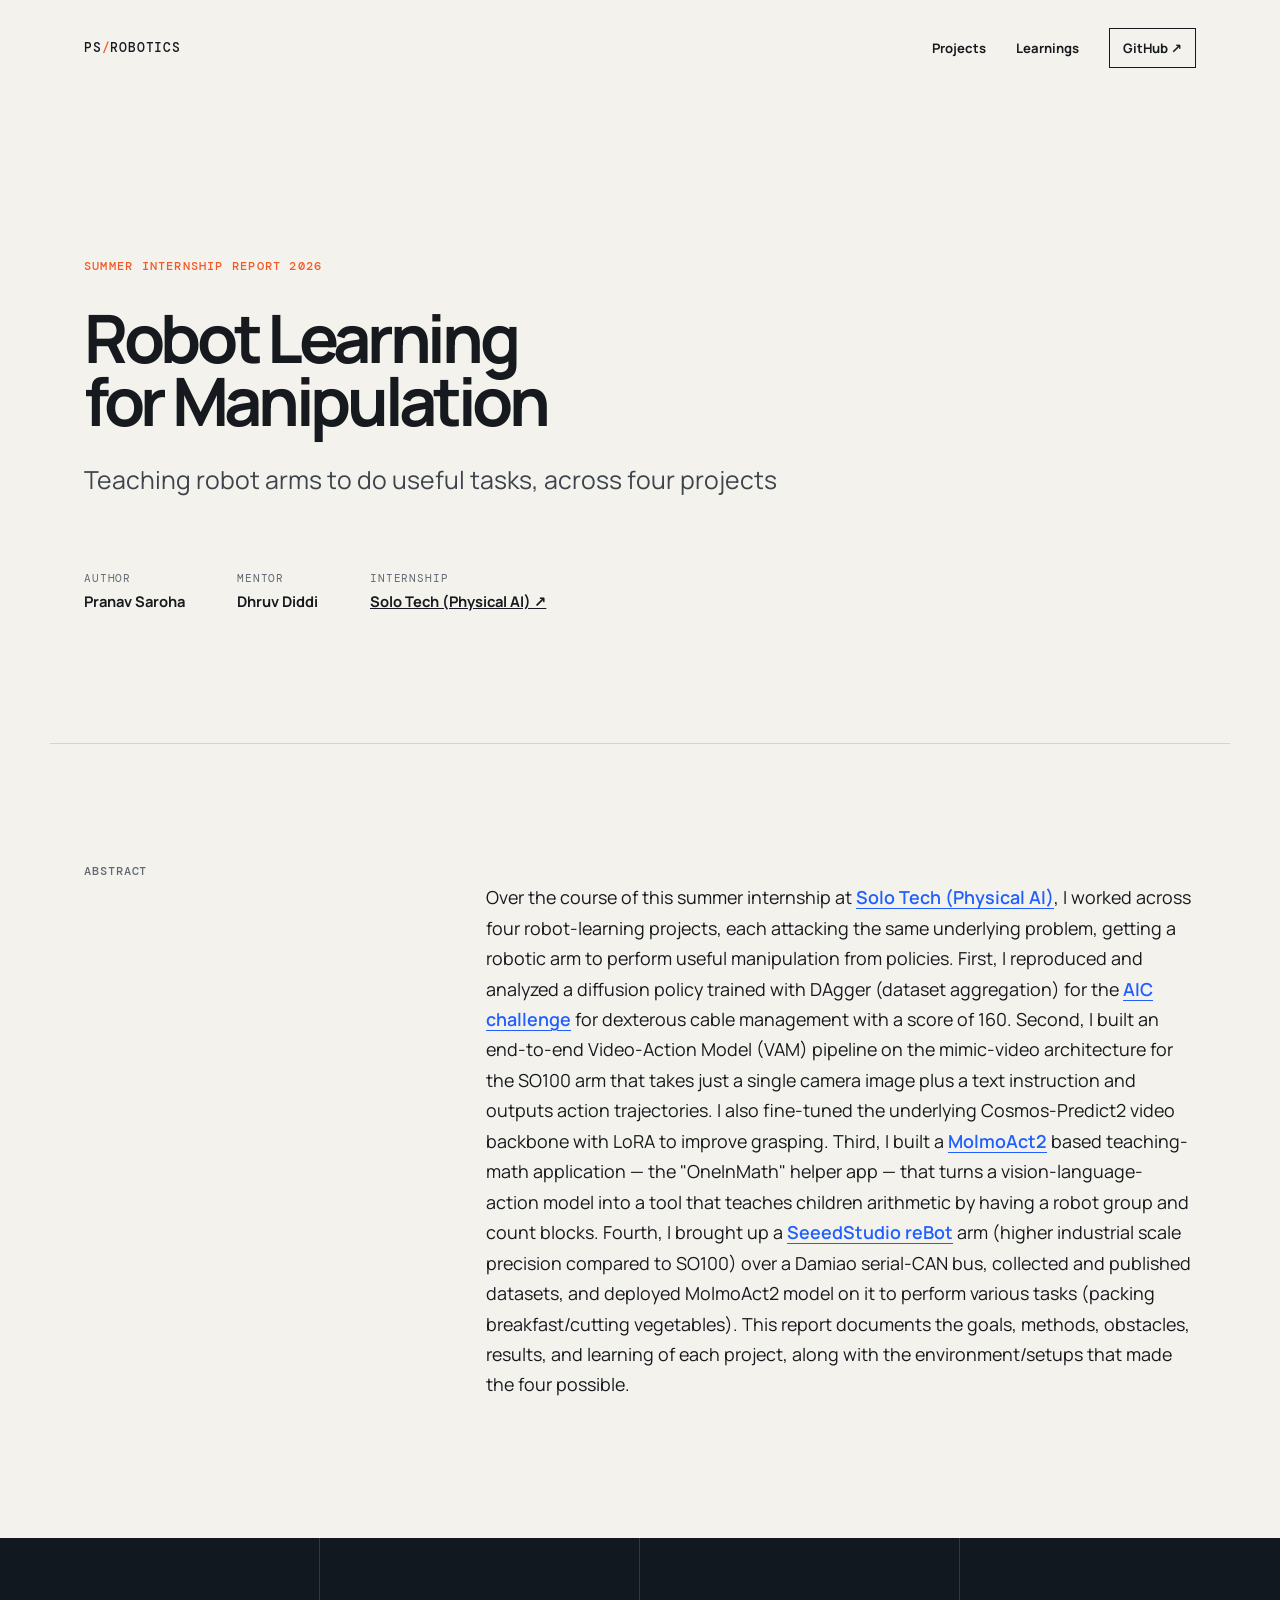
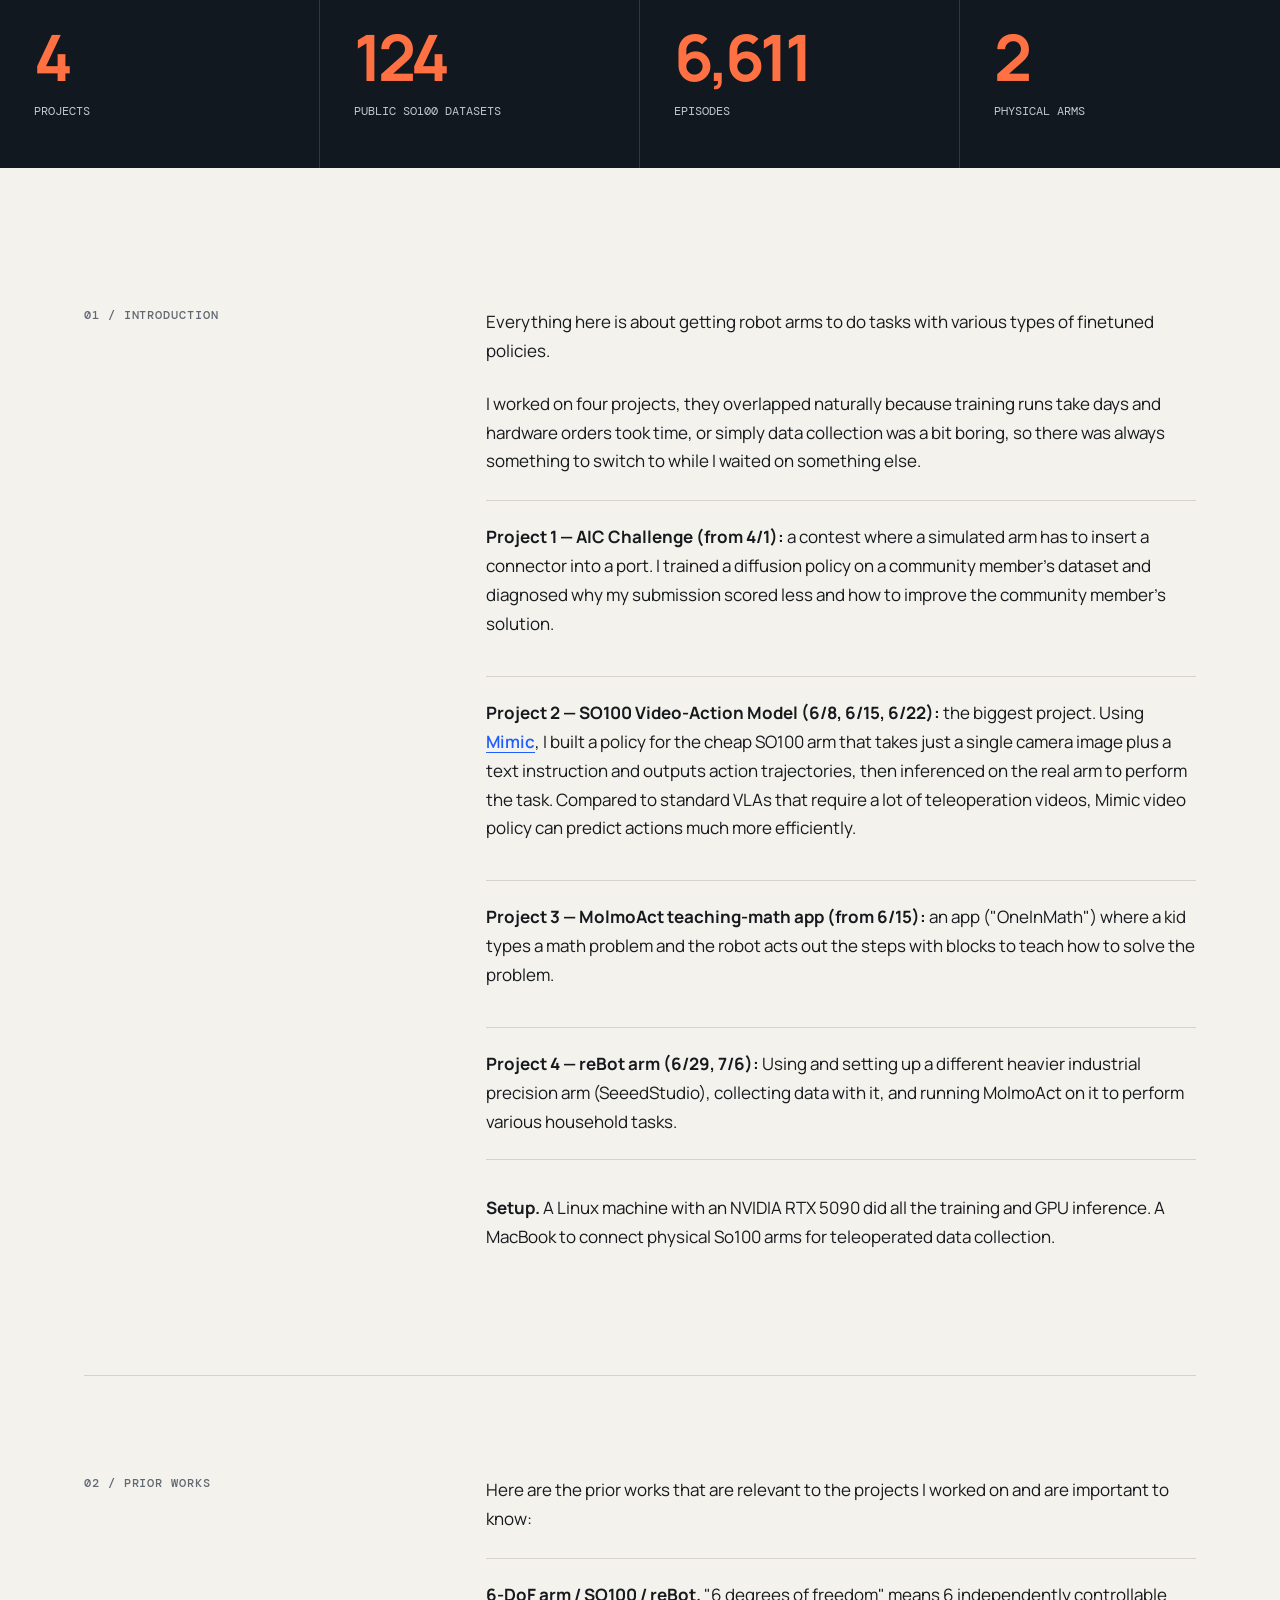
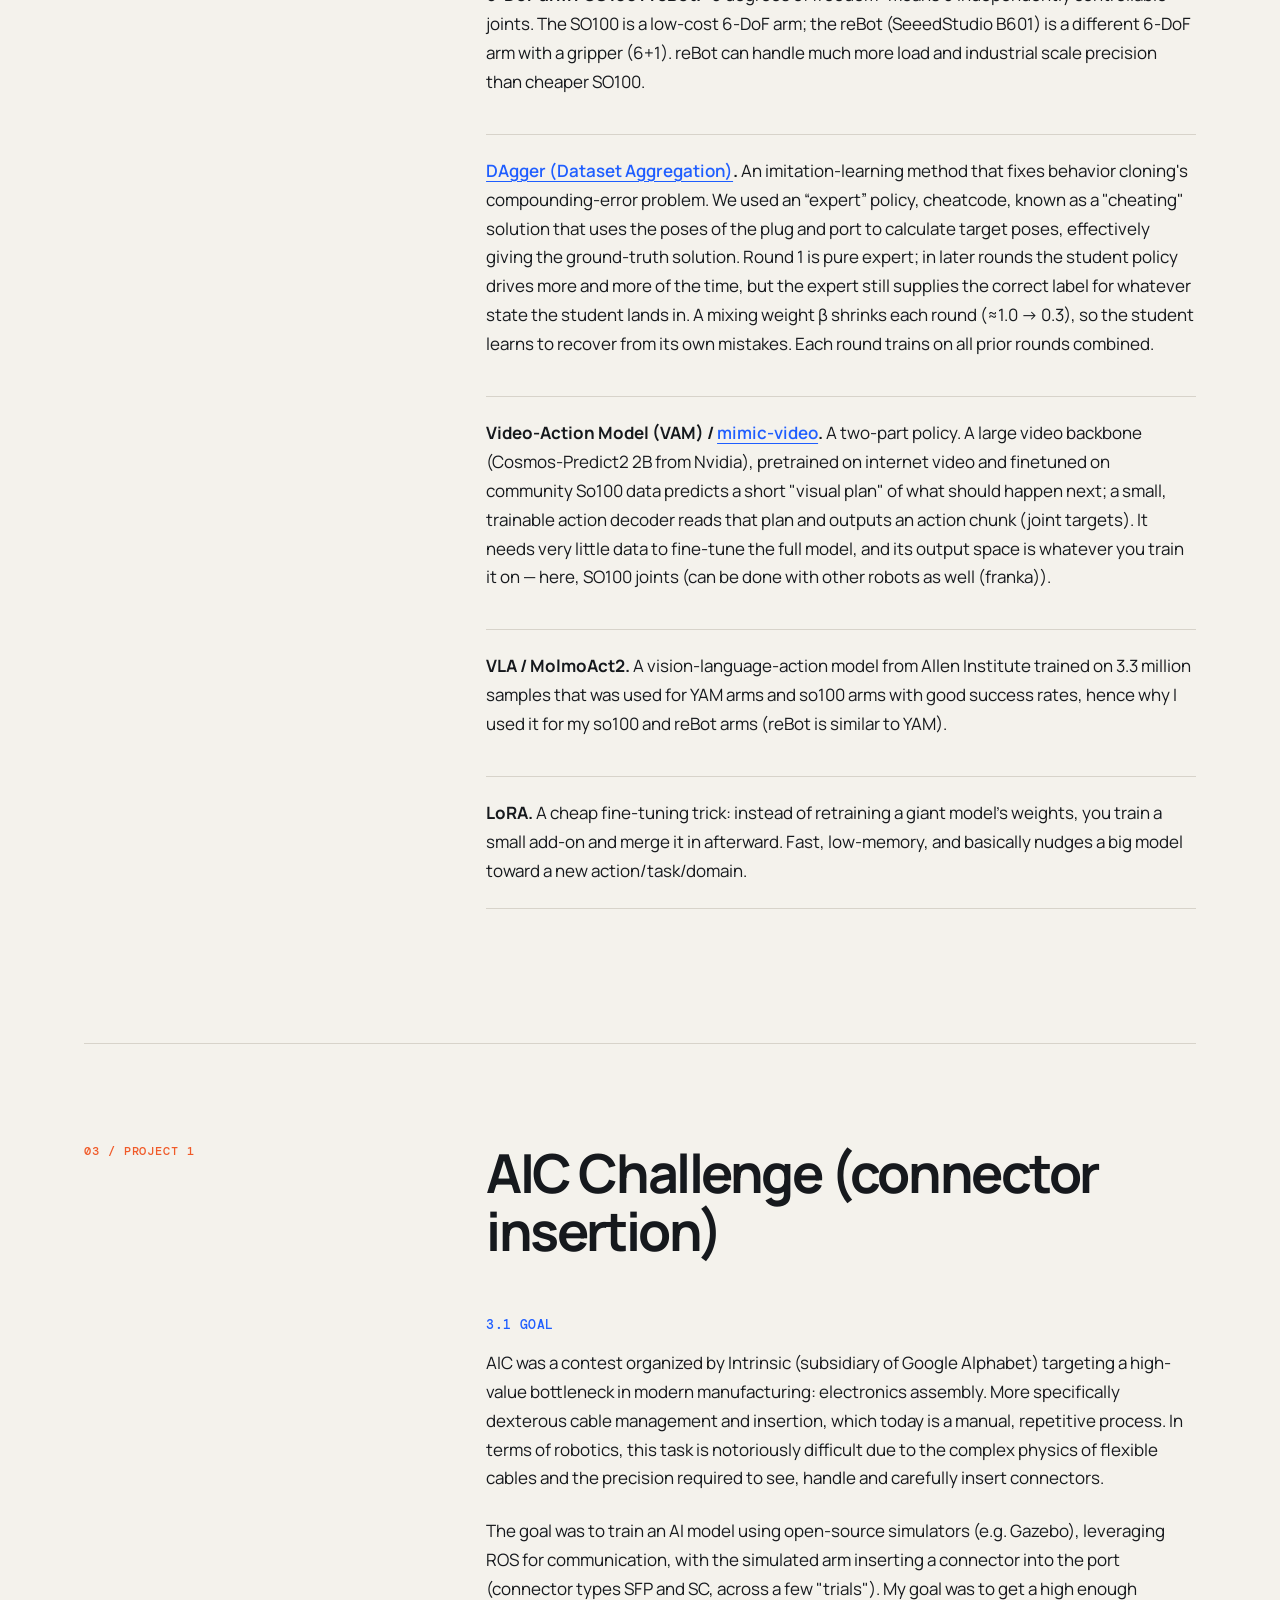
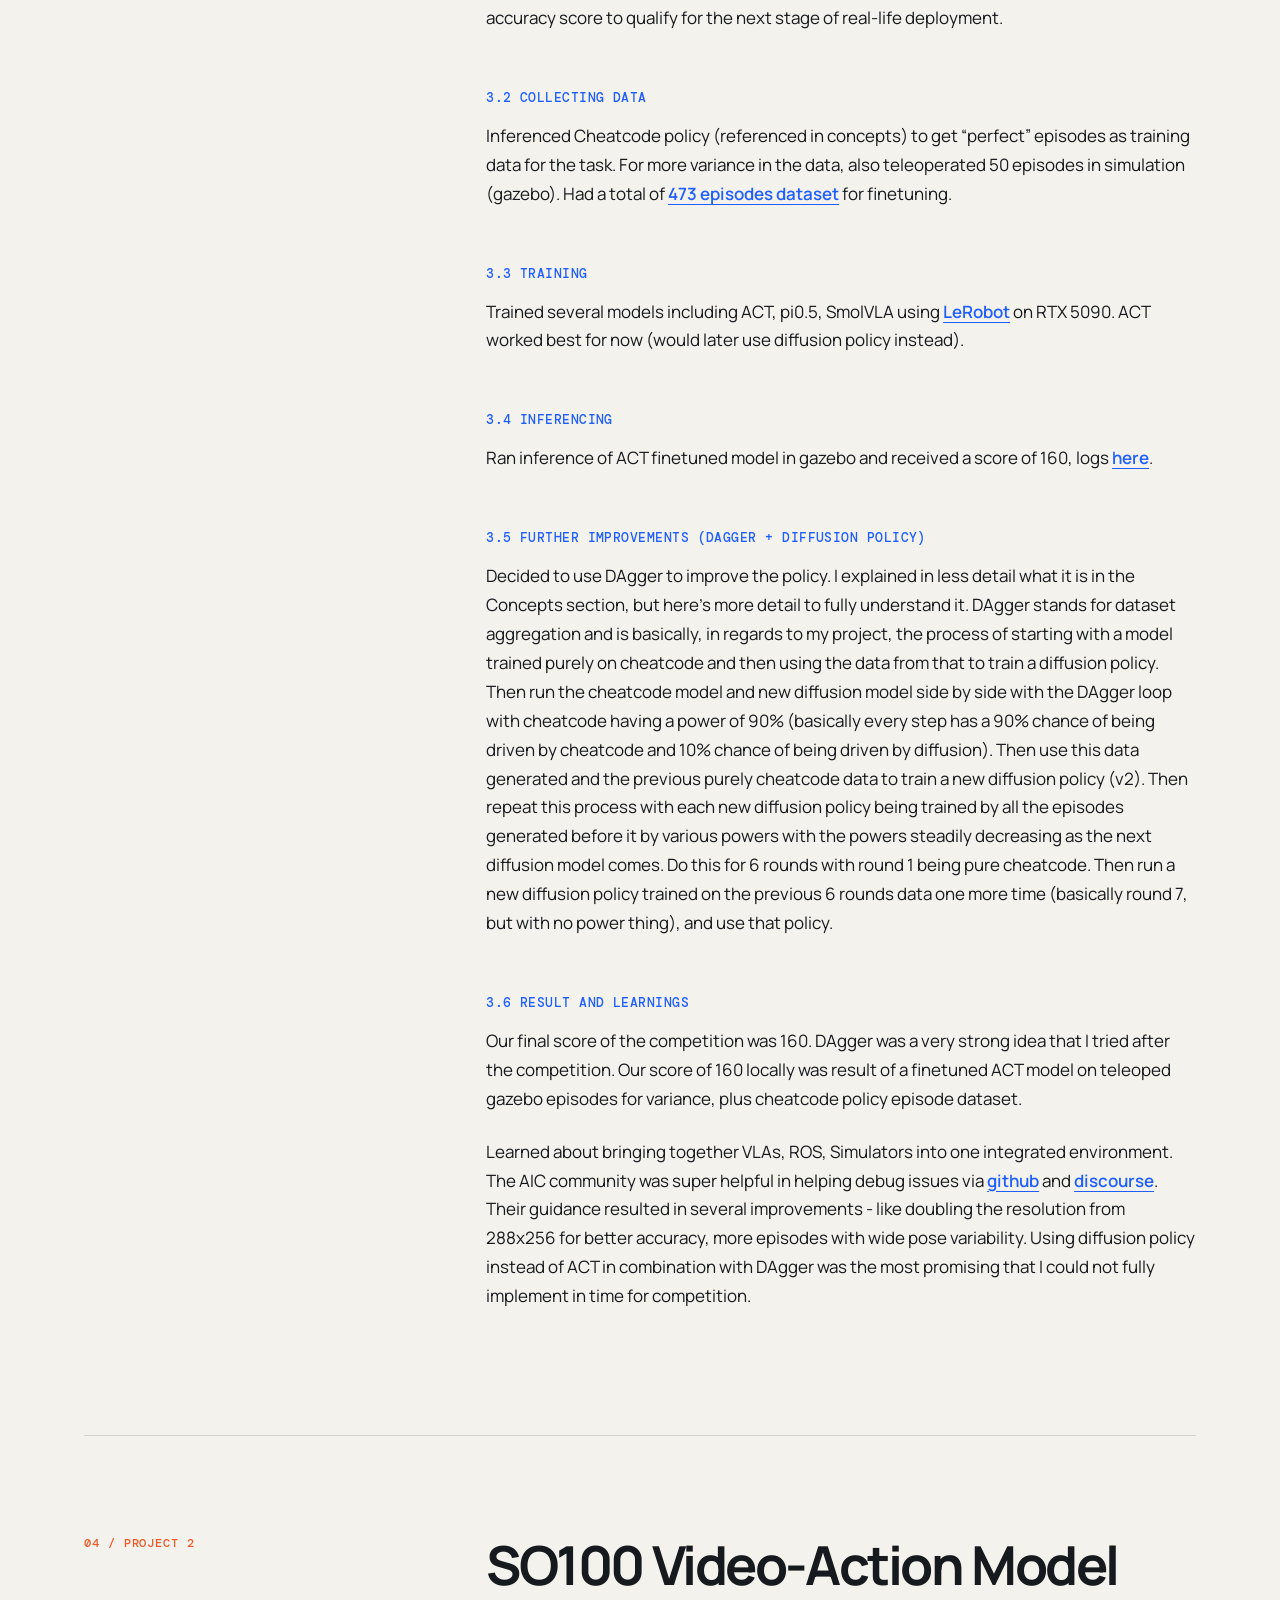
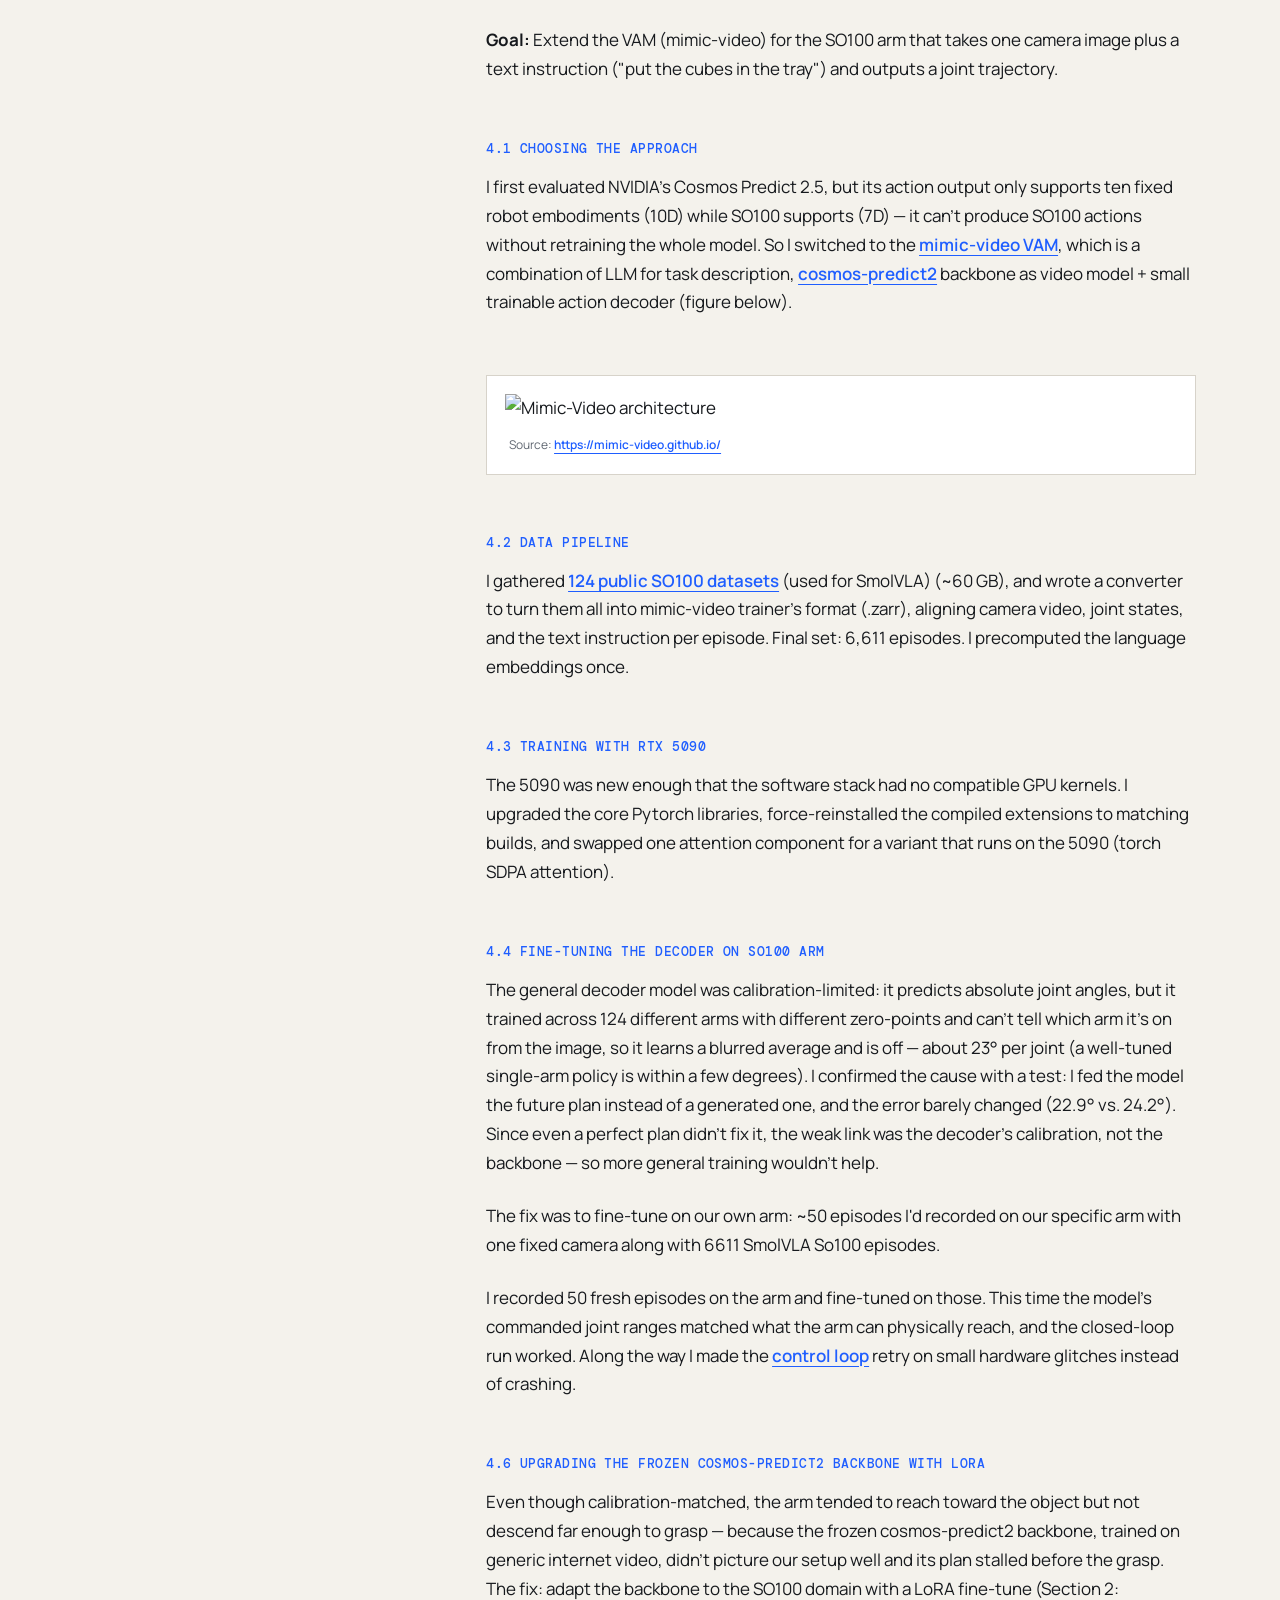
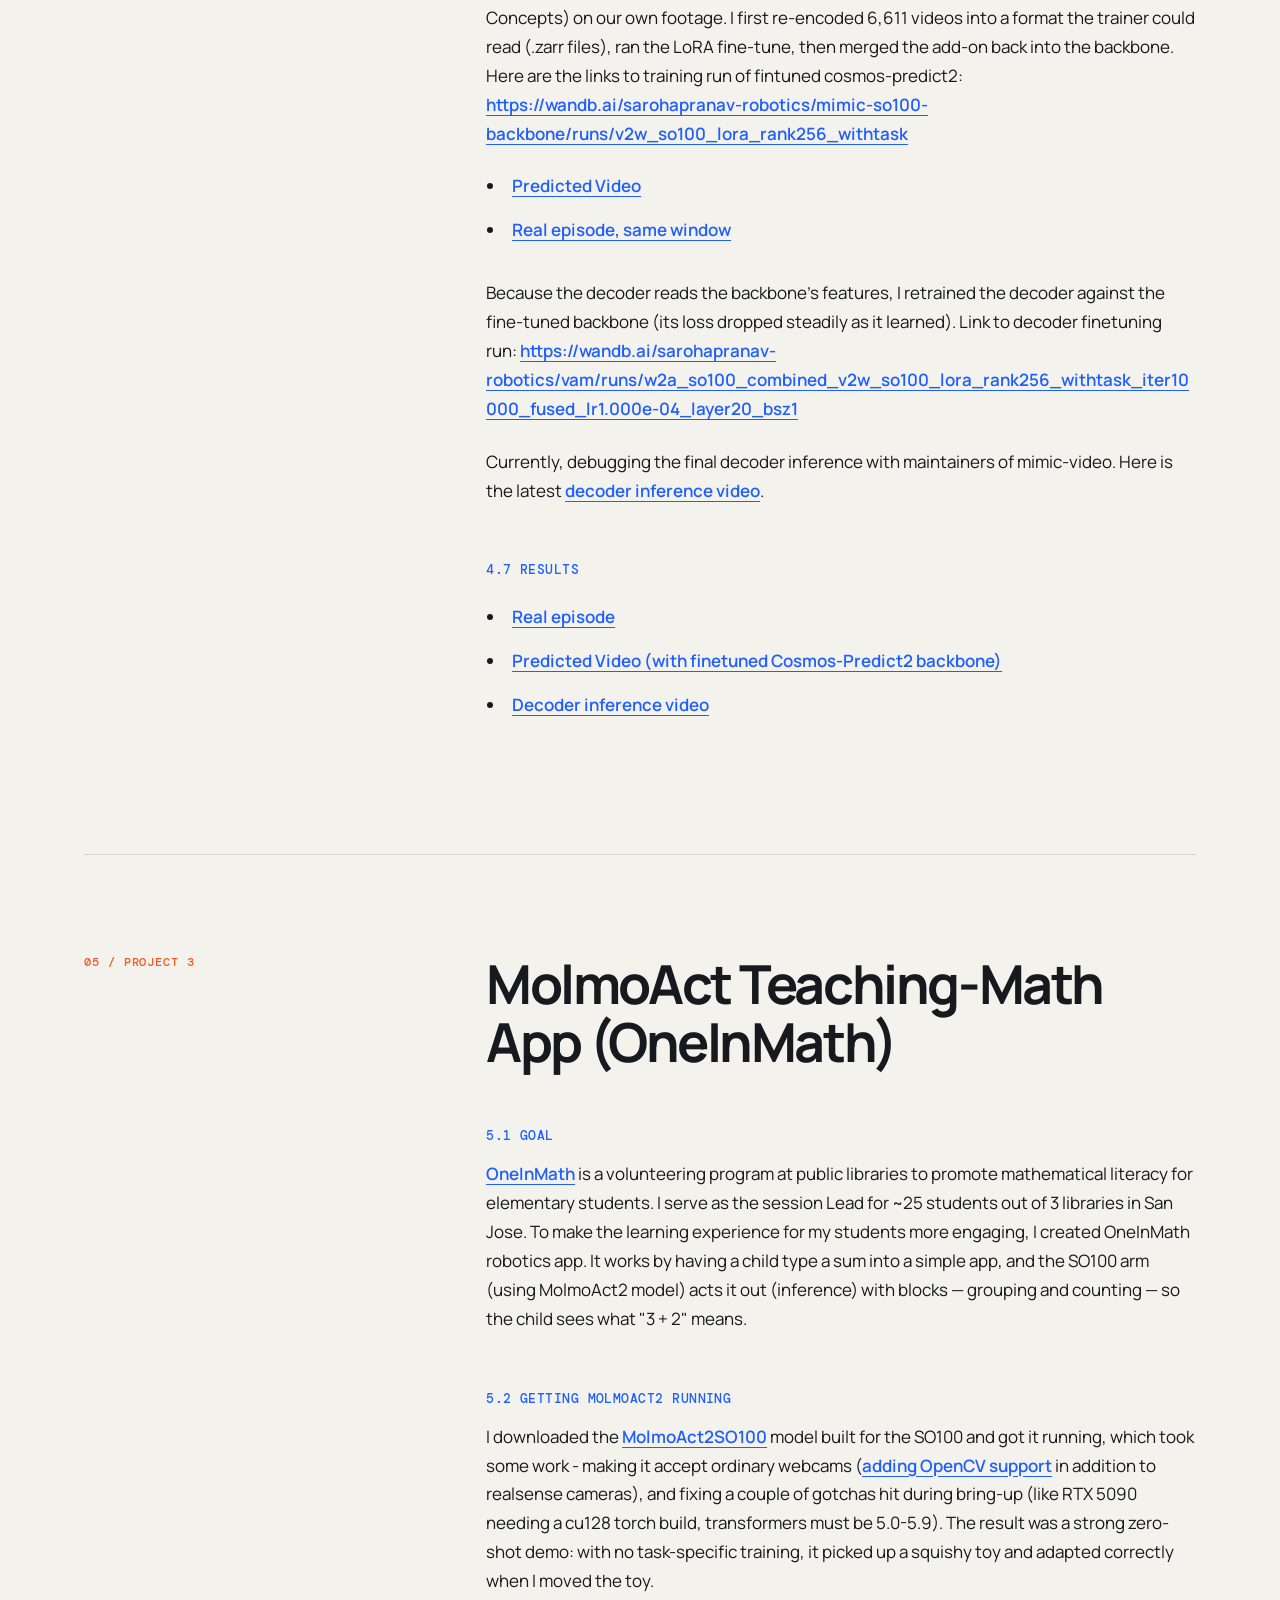
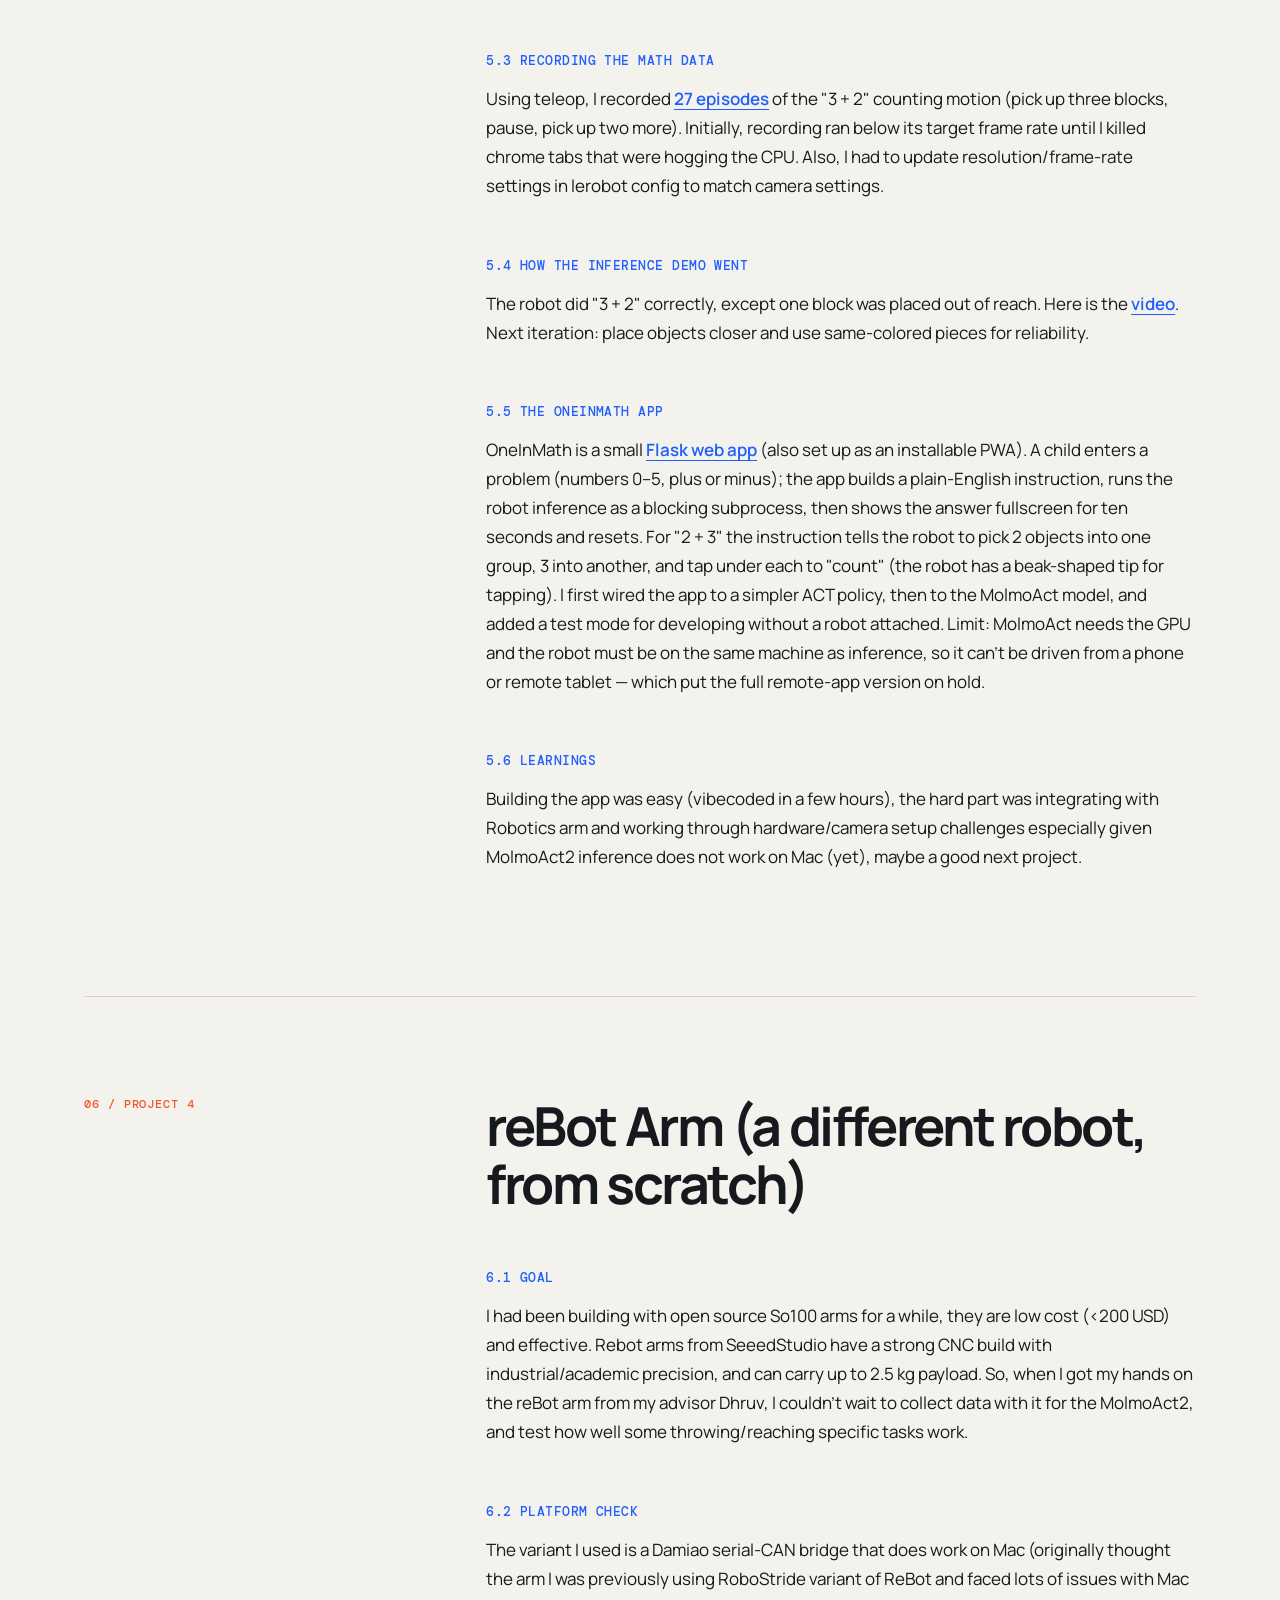
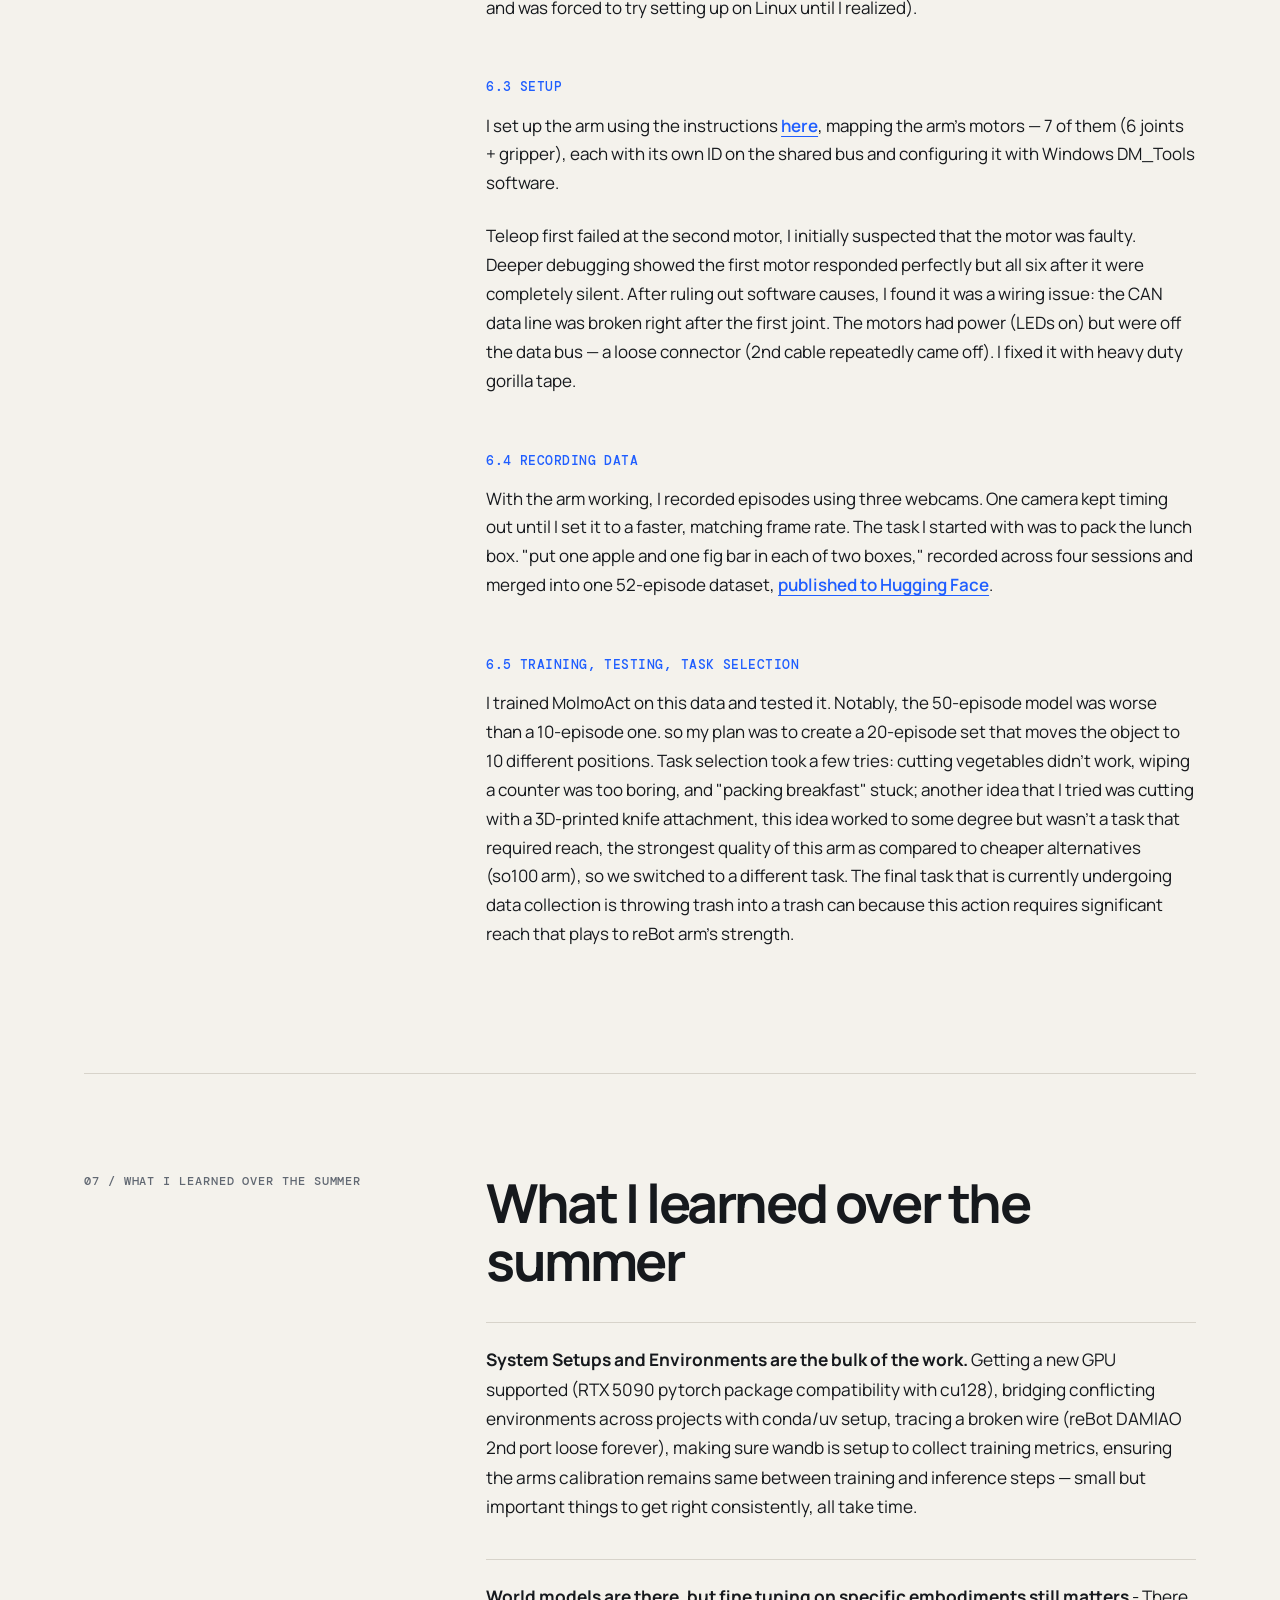
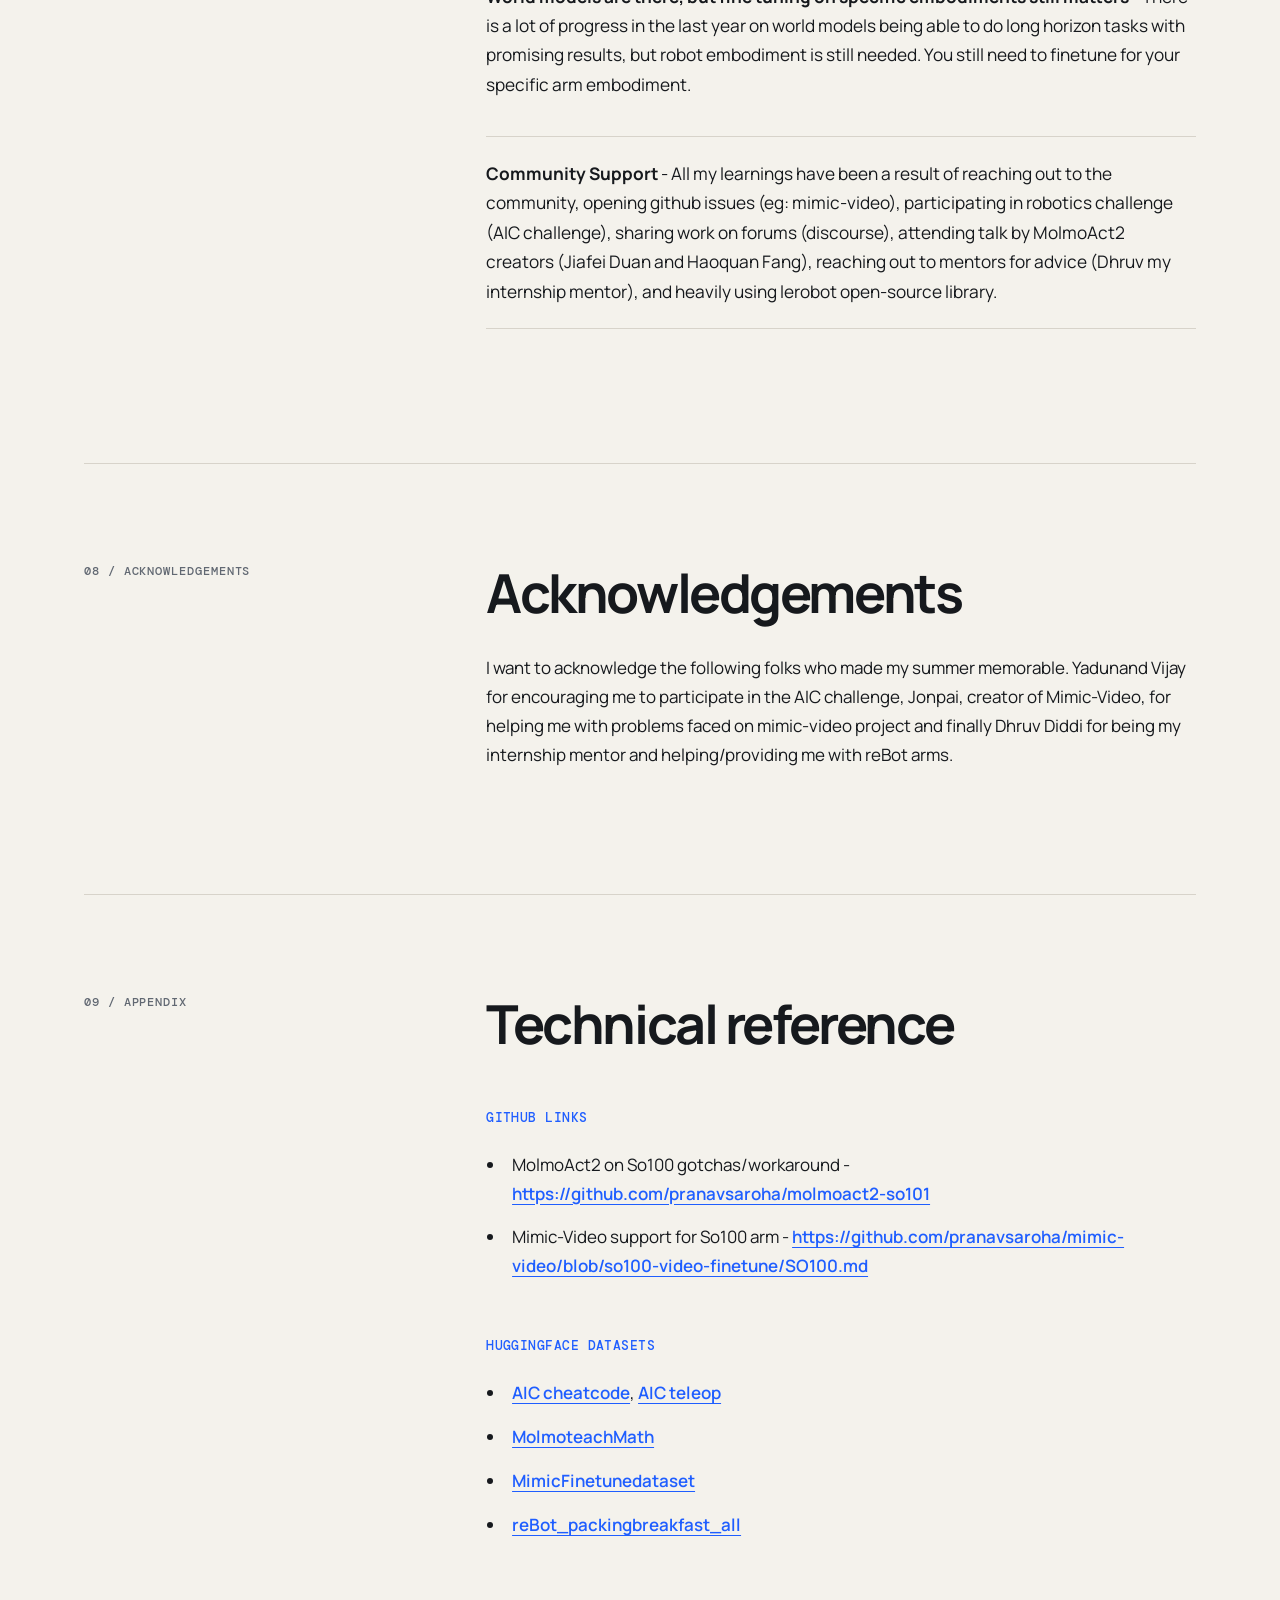
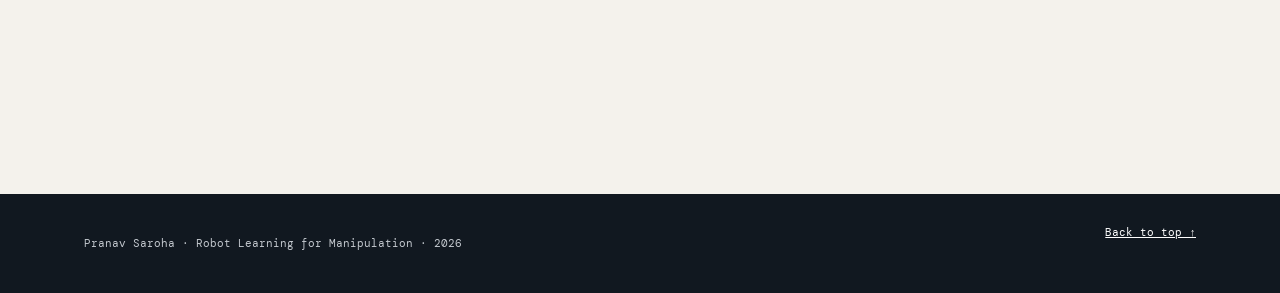
==== index.html @ c3027a27 "Add files via upload" ====
<!doctype html>
<html lang="en">
<head>
  <meta charset="utf-8">
  <meta name="viewport" content="width=device-width, initial-scale=1">
  <meta name="description" content="Pranav Saroha's 2026 summer internship report on robot learning for manipulation.">
  <title>Robot Learning for Manipulation — Pranav Saroha</title>
  <link rel="preconnect" href="https://fonts.googleapis.com">
  <link rel="preconnect" href="https://fonts.gstatic.com" crossorigin>
  <link href="https://fonts.googleapis.com/css2?family=DM+Mono:wght@400;500&family=Manrope:wght@400;500;600;700;800&display=swap" rel="stylesheet">
  <link rel="stylesheet" href="styles.css">
</head>
<body>
  <div class="progress" aria-hidden="true"><span id="progress-bar"></span></div>
  <header class="site-header">
    <a class="brand" href="#top" aria-label="Back to top">PS<span>/</span>ROBOTICS</a>
    <nav aria-label="Report navigation">
      <a href="#projects">Projects</a>
      <a href="#learnings">Learnings</a>
      <a class="nav-button" href="https://github.com/pranavsaroha" target="_blank" rel="noreferrer">GitHub ↗</a>
    </nav>
  </header>

  <main id="top">
    <article>
      <header class="hero">
        <p class="eyebrow">Summer Internship Report 2026</p>
        <h1>Robot Learning<br><em>for Manipulation</em></h1>
        <p class="dek">Teaching robot arms to do useful tasks, across four projects</p>
        <div class="byline">
          <div><span class="label">Author</span><strong>Pranav Saroha</strong></div>
          <div><span class="label">Mentor</span><strong>Dhruv Diddi</strong></div>
          <div><span class="label">Internship</span><strong><a href="https://getsolo.tech/" target="_blank" rel="noreferrer">Solo Tech (Physical AI) ↗</a></strong></div>
        </div>
      </header>

      <section class="overview" aria-label="Abstract">
        <div class="section-kicker">Abstract</div>
        <div class="overview-copy">
          <p>Over the course of this summer internship at <a href="https://getsolo.tech/" target="_blank" rel="noreferrer">Solo Tech (Physical AI)</a>, I worked across four robot-learning projects, each attacking the same underlying problem, getting a robotic arm to perform useful manipulation from policies. First, I reproduced and analyzed a diffusion policy trained with DAgger (dataset aggregation) for the <a href="https://www.intrinsic.ai/events/ai-for-industry-challenge" target="_blank" rel="noreferrer">AIC challenge</a> for dexterous cable management with a score of 160. Second, I built an end-to-end Video-Action Model (VAM) pipeline on the mimic-video architecture for the SO100 arm that takes just a single camera image plus a text instruction and outputs action trajectories. I also fine-tuned the underlying Cosmos-Predict2 video backbone with LoRA to improve grasping. Third, I built a <a href="https://huggingface.co/pranavsaroha/molmoact2-so101-molmoteach-ft" target="_blank" rel="noreferrer">MolmoAct2</a> based teaching-math application — the "OneInMath" helper app — that turns a vision-language-action model into a tool that teaches children arithmetic by having a robot group and count blocks. Fourth, I brought up a <a href="https://wiki.seeedstudio.com/rebot_arm_b601_dm_lerobot/" target="_blank" rel="noreferrer">SeeedStudio reBot</a> arm (higher industrial scale precision compared to SO100) over a Damiao serial-CAN bus, collected and published datasets, and deployed MolmoAct2 model on it to perform various tasks (packing breakfast/cutting vegetables). This report documents the goals, methods, obstacles, results, and learning of each project, along with the environment/setups that made the four possible.</p>
        </div>
      </section>

      <section class="numbers" aria-label="Project metrics">
        <div class="metric"><strong>4</strong><span>projects</span></div>
        <div class="metric"><strong>124</strong><span>public SO100 datasets</span></div>
        <div class="metric"><strong>6,611</strong><span>episodes</span></div>
        <div class="metric"><strong>2</strong><span>physical arms</span></div>
      </section>

      <div class="report">
        <section class="report-section" id="introduction">
          <div class="section-kicker">01 / Introduction</div>
          <div class="prose">
            <p>Everything here is about getting robot arms to do tasks with various types of finetuned policies.</p>
            <p>I worked on four projects, they overlapped naturally because training runs take days and hardware orders took time, or simply data collection was a bit boring, so there was always something to switch to while I waited on something else.</p>
            <ul class="project-list">
              <li><strong>Project 1 — AIC Challenge (from 4/1):</strong> a contest where a simulated arm has to insert a connector into a port. I trained a diffusion policy on a community member’s dataset and diagnosed why my submission scored less and how to improve the community member’s solution.</li>
              <li><strong>Project 2 — SO100 Video-Action Model (6/8, 6/15, 6/22):</strong> the biggest project. Using <a href="https://github.com/mimic-video/mimic-video" target="_blank" rel="noreferrer">Mimic</a>, I built a policy for the cheap SO100 arm that takes just a single camera image plus a text instruction and outputs action trajectories, then inferenced on the real arm to perform the task. Compared to standard VLAs that require a lot of teleoperation videos, Mimic video policy can predict actions much more efficiently.</li>
              <li><strong>Project 3 — MolmoAct teaching-math app (from 6/15):</strong> an app ("OneInMath") where a kid types a math problem and the robot acts out the steps with blocks to teach how to solve the problem.</li>
              <li><strong>Project 4 — reBot arm (6/29, 7/6):</strong> Using and setting up a different heavier industrial precision arm (SeeedStudio), collecting data with it, and running MolmoAct on it to perform various household tasks.</li>
            </ul>
            <p><strong>Setup.</strong> A Linux machine with an NVIDIA RTX 5090 did all the training and GPU inference. A MacBook to connect physical So100 arms for teleoperated data collection.</p>
          </div>
        </section>

        <section class="report-section" id="prior-work">
          <div class="section-kicker">02 / Prior Works</div>
          <div class="prose">
            <p>Here are the prior works that are relevant to the projects I worked on and are important to know:</p>
            <ul class="concept-list">
              <li><strong>6-DoF arm / SO100 / reBot.</strong> "6 degrees of freedom" means 6 independently controllable joints. The SO100 is a low-cost 6-DoF arm; the reBot (SeeedStudio B601) is a different 6-DoF arm with a gripper (6+1). reBot can handle much more load and industrial scale precision than cheaper SO100.</li>
              <li><strong><a href="https://arxiv.org/pdf/1011.0686" target="_blank" rel="noreferrer">DAgger (Dataset Aggregation)</a>.</strong> An imitation-learning method that fixes behavior cloning's compounding-error problem. We used an “expert” policy, cheatcode, known as a "cheating" solution that uses the poses of the plug and port to calculate target poses, effectively giving the ground-truth solution. Round 1 is pure expert; in later rounds the student policy drives more and more of the time, but the expert still supplies the correct label for whatever state the student lands in. A mixing weight β shrinks each round (≈1.0 → 0.3), so the student learns to recover from its own mistakes. Each round trains on all prior rounds combined.</li>
              <li><strong>Video-Action Model (VAM) / <a href="https://arxiv.org/pdf/2512.15692" target="_blank" rel="noreferrer">mimic-video</a>.</strong> A two-part policy. A large video backbone (Cosmos-Predict2 2B from Nvidia), pretrained on internet video and finetuned on community So100 data predicts a short "visual plan" of what should happen next; a small, trainable action decoder reads that plan and outputs an action chunk (joint targets). It needs very little data to fine-tune the full model, and its output space is whatever you train it on — here, SO100 joints (can be done with other robots as well (franka)).</li>
              <li><strong>VLA / MolmoAct2.</strong> A vision-language-action model from Allen Institute trained on 3.3 million samples that was used for YAM arms and so100 arms with good success rates, hence why I used it for my so100 and reBot arms (reBot is similar to YAM).</li>
              <li><strong>LoRA.</strong> A cheap fine-tuning trick: instead of retraining a giant model's weights, you train a small add-on and merge it in afterward. Fast, low-memory, and basically nudges a big model toward a new action/task/domain.</li>
            </ul>
          </div>
        </section>

        <div id="projects"></div>
        <section class="report-section project-report" id="aic">
          <div class="section-kicker">03 / Project 1</div>
          <div class="prose">
            <h2>AIC Challenge (connector insertion)</h2>
            <h3>3.1 Goal</h3>
            <p>AIC was a contest organized by Intrinsic (subsidiary of Google Alphabet) targeting a high-value bottleneck in modern manufacturing: electronics assembly. More specifically dexterous cable management and insertion, which today is a manual, repetitive process. In terms of robotics, this task is notoriously difficult due to the complex physics of flexible cables and the precision required to see, handle and carefully insert connectors.</p>
            <p>The goal was to train an AI model using open-source simulators (e.g. Gazebo), leveraging ROS for communication, with the simulated arm inserting a connector into the port (connector types SFP and SC, across a few "trials"). My goal was to get a high enough accuracy score to qualify for the next stage of real-life deployment.</p>
            <h3>3.2 Collecting Data</h3>
            <p>Inferenced Cheatcode policy (referenced in concepts) to get “perfect” episodes as training data for the task. For more variance in the data, also teleoperated 50 episodes in simulation (gazebo). Had a total of <a href="https://huggingface.co/datasets/pranavsaroha/aic-cheatcode-t1-473ep/tree/main/meta" target="_blank" rel="noreferrer">473 episodes dataset</a> for finetuning.</p>
            <h3>3.3 Training</h3>
            <p>Trained several models including ACT, pi0.5, SmolVLA using <a href="https://huggingface.co/docs/lerobot/en/act" target="_blank" rel="noreferrer">LeRobot</a> on RTX 5090. ACT worked best for now (would later use diffusion policy instead).</p>
            <h3>3.4 Inferencing</h3>
            <p>Ran inference of ACT finetuned model in gazebo and received a score of 160, logs <a href="https://docs.google.com/document/d/1zoISjphK7sL592Ip3vizAdQbeNcts834FnAnrH1yJ50/edit?usp=sharing" target="_blank" rel="noreferrer">here</a>.</p>
            <h3>3.5 Further Improvements (DAgger + diffusion policy)</h3>
            <p>Decided to use DAgger to improve the policy. I explained in less detail what it is in the Concepts section, but here’s more detail to fully understand it. DAgger stands for dataset aggregation and is basically, in regards to my project, the process of starting with a model trained purely on cheatcode and then using the data from that to train a diffusion policy. Then run the cheatcode model and new diffusion model side by side with the DAgger loop with cheatcode having a power of 90% (basically every step has a 90% chance of being driven by cheatcode and 10% chance of being driven by diffusion). Then use this data generated and the previous purely cheatcode data to train a new diffusion policy (v2). Then repeat this process with each new diffusion policy being trained by all the episodes generated before it by various powers with the powers steadily decreasing as the next diffusion model comes. Do this for 6 rounds with round 1 being pure cheatcode. Then run a new diffusion policy trained on the previous 6 rounds data one more time (basically round 7, but with no power thing), and use that policy.</p>
            <h3>3.6 Result and Learnings</h3>
            <p>Our final score of the competition was 160. DAgger was a very strong idea that I tried after the competition. Our score of 160 locally was result of a finetuned ACT model on teleoped gazebo episodes for variance, plus cheatcode policy episode dataset.</p>
            <p>Learned about bringing together VLAs, ROS, Simulators into one integrated environment. The AIC community was super helpful in helping debug issues via <a href="https://github.com/intrinsic-dev/aic/issues/493" target="_blank" rel="noreferrer">github</a> and <a href="https://discourse.openrobotics.org/t/my-first-results-pi0-5-vla-policy/53670/5?u=pranav_saroha" target="_blank" rel="noreferrer">discourse</a>. Their guidance resulted in several improvements - like doubling the resolution from 288x256 for better accuracy, more episodes with wide pose variability. Using diffusion policy instead of ACT in combination with DAgger was the most promising that I could not fully implement in time for competition.</p>
          </div>
        </section>

        <section class="report-section project-report" id="vam">
          <div class="section-kicker">04 / Project 2</div>
          <div class="prose">
            <h2>SO100 Video-Action Model</h2>
            <p><strong>Goal:</strong> Extend the VAM (mimic-video) for the SO100 arm that takes one camera image plus a text instruction ("put the cubes in the tray") and outputs a joint trajectory.</p>
            <h3>4.1 Choosing the approach</h3>
            <p>I first evaluated NVIDIA's Cosmos Predict 2.5, but its action output only supports ten fixed robot embodiments (10D) while SO100 supports (7D) — it can't produce SO100 actions without retraining the whole model. So I switched to the <a href="https://github.com/mimic-video/mimic-video" target="_blank" rel="noreferrer">mimic-video VAM</a>, which is a combination of LLM for task description, <a href="https://github.com/nvidia-cosmos/cosmos-predict2.5" target="_blank" rel="noreferrer">cosmos-predict2</a> backbone as video model + small trainable action decoder (figure below).</p>
            <figure class="architecture">
              <img src="https://raw.githubusercontent.com/pranavsaroha/mimic-video/so100-support/assets/figure_one.png" alt="Mimic-Video architecture" loading="lazy">
              <figcaption>Source: <a href="https://mimic-video.github.io/" target="_blank" rel="noreferrer">https://mimic-video.github.io/</a></figcaption>
            </figure>
            <h3>4.2 Data pipeline</h3>
            <p>I gathered <a href="https://arxiv.org/pdf/2506.01844#subsection.A.1" target="_blank" rel="noreferrer">124 public SO100 datasets</a> (used for SmolVLA) (~60 GB), and wrote a converter to turn them all into mimic-video trainer's format (.zarr), aligning camera video, joint states, and the text instruction per episode. Final set: 6,611 episodes. I precomputed the language embeddings once.</p>
            <h3>4.3 Training with RTX 5090</h3>
            <p>The 5090 was new enough that the software stack had no compatible GPU kernels. I upgraded the core Pytorch libraries, force-reinstalled the compiled extensions to matching builds, and swapped one attention component for a variant that runs on the 5090 (torch SDPA attention).</p>
            <h3>4.4 Fine-tuning the Decoder on So100 arm</h3>
            <p>The general decoder model was calibration-limited: it predicts absolute joint angles, but it trained across 124 different arms with different zero-points and can't tell which arm it's on from the image, so it learns a blurred average and is off — about 23° per joint (a well-tuned single-arm policy is within a few degrees). I confirmed the cause with a test: I fed the model the future plan instead of a generated one, and the error barely changed (22.9° vs. 24.2°). Since even a perfect plan didn't fix it, the weak link was the decoder's calibration, not the backbone — so more general training wouldn't help.</p>
            <p>The fix was to fine-tune on our own arm: ~50 episodes I'd recorded on our specific arm with one fixed camera along with 6611 SmolVLA So100 episodes.</p>
            <p>I recorded 50 fresh episodes on the arm and fine-tuned on those. This time the model's commanded joint ranges matched what the arm can physically reach, and the closed-loop run worked. Along the way I made the <a href="https://github.com/pranavsaroha/mimic-video/blob/so100-video-finetune/so100/so100_robot_client_v2.py#L96-L110" target="_blank" rel="noreferrer">control loop</a> retry on small hardware glitches instead of crashing.</p>
            <h3>4.6 Upgrading the frozen Cosmos-predict2 backbone with LoRA</h3>
            <p>Even though calibration-matched, the arm tended to reach toward the object but not descend far enough to grasp — because the frozen cosmos-predict2 backbone, trained on generic internet video, didn't picture our setup well and its plan stalled before the grasp. The fix: adapt the backbone to the SO100 domain with a LoRA fine-tune (Section 2: Concepts) on our own footage. I first re-encoded 6,611 videos into a format the trainer could read (.zarr files), ran the LoRA fine-tune, then merged the add-on back into the backbone. Here are the links to training run of fintuned cosmos-predict2: <a href="https://wandb.ai/sarohapranav-robotics/mimic-so100-backbone/runs/v2w_so100_lora_rank256_withtask" target="_blank" rel="noreferrer">https://wandb.ai/sarohapranav-robotics/mimic-so100-backbone/runs/v2w_so100_lora_rank256_withtask</a></p>
            <ul>
              <li><a href="https://github.com/user-attachments/assets/3adac5a7-fd50-4b0a-bffd-9cc7565fff15" target="_blank" rel="noreferrer">Predicted Video</a></li>
              <li><a href="https://github.com/user-attachments/assets/dd888028-4690-4565-afde-b332ab7a1690" target="_blank" rel="noreferrer">Real episode, same window</a></li>
            </ul>
            <p>Because the decoder reads the backbone's features, I retrained the decoder against the fine-tuned backbone (its loss dropped steadily as it learned). Link to decoder finetuning run: <a class="break-link" href="https://wandb.ai/sarohapranav-robotics/vam/runs/w2a_so100_combined_v2w_so100_lora_rank256_withtask_iter10000_fused_lr1.000e-04_layer20_bsz1?nw=nwusersarohapranav" target="_blank" rel="noreferrer">https://wandb.ai/sarohapranav-robotics/vam/runs/w2a_so100_combined_v2w_so100_lora_rank256_withtask_iter10000_fused_lr1.000e-04_layer20_bsz1</a></p>
            <p>Currently, debugging the final decoder inference with maintainers of mimic-video. Here is the latest <a href="https://drive.google.com/file/d/19XZk2eAJeTb7I-8IAfVTRflejuZbnd_m/view" target="_blank" rel="noreferrer">decoder inference video</a>.</p>
            <h3>4.7 Results</h3>
            <ul>
              <li><a href="https://drive.google.com/file/d/1jtOhh29o8MlRbOitPWE5rIBQf1MGWLWZ/view?usp=sharing" target="_blank" rel="noreferrer">Real episode</a></li>
              <li><a href="https://github.com/user-attachments/assets/3adac5a7-fd50-4b0a-bffd-9cc7565fff15" target="_blank" rel="noreferrer">Predicted Video (with finetuned Cosmos-Predict2 backbone)</a></li>
              <li><a href="https://drive.google.com/file/d/19XZk2eAJeTb7I-8IAfVTRflejuZbnd_m/view" target="_blank" rel="noreferrer">Decoder inference video</a></li>
            </ul>
          </div>
        </section>

        <section class="report-section project-report" id="oneinmath">
          <div class="section-kicker">05 / Project 3</div>
          <div class="prose">
            <h2>MolmoAct Teaching-Math App (OneInMath)</h2>
            <h3>5.1 Goal</h3>
            <p><a href="https://oneinmath.com/" target="_blank" rel="noreferrer">OneInMath</a> is a volunteering program at public libraries to promote mathematical literacy for elementary students. I serve as the session Lead for ~25 students out of 3 libraries in San Jose. To make the learning experience for my students more engaging, I created OneInMath robotics app. It works by having a child type a sum into a simple app, and the SO100 arm (using MolmoAct2 model) acts it out (inference) with blocks — grouping and counting — so the child sees what "3 + 2" means.</p>
            <h3>5.2 Getting MolmoAct2 running</h3>
            <p>I downloaded the <a href="https://huggingface.co/allenai/MolmoAct2-SO100_101" target="_blank" rel="noreferrer">MolmoAct2SO100</a> model built for the SO100 and got it running, which took some work - making it accept ordinary webcams (<a href="https://github.com/pranavsaroha/molmoact2-so101/commit/24d4e3ca0a01d7ec2be7e6c6e43d37c1b0b19bf9" target="_blank" rel="noreferrer">adding OpenCV support</a> in addition to realsense cameras), and fixing a couple of gotchas hit during bring-up (like RTX 5090 needing a cu128 torch build, transformers must be 5.0-5.9). The result was a strong zero-shot demo: with no task-specific training, it picked up a squishy toy and adapted correctly when I moved the toy.</p>
            <h3>5.3 Recording the math data</h3>
            <p>Using teleop, I recorded <a href="https://huggingface.co/spaces/lerobot/visualize_dataset?path=%2Fpranavsaroha%2FMolmoteachMath_20260626_113654%2Fepisode_0" target="_blank" rel="noreferrer">27 episodes</a> of the "3 + 2" counting motion (pick up three blocks, pause, pick up two more). Initially, recording ran below its target frame rate until I killed chrome tabs that were hogging the CPU. Also, I had to update resolution/frame-rate settings in lerobot config to match camera settings.</p>
            <h3>5.4 How the inference demo went</h3>
            <p>The robot did "3 + 2" correctly, except one block was placed out of reach. Here is the <a href="https://drive.google.com/file/d/1_t672Bsxy_-BV2jWZpo71N86HWycFJUy/view?usp=sharing" target="_blank" rel="noreferrer">video</a>. Next iteration: place objects closer and use same-colored pieces for reliability.</p>
            <h3>5.5 The OneInMath app</h3>
            <p>OneInMath is a small <a href="https://github.com/pranavsaroha/oneinmath-robot" target="_blank" rel="noreferrer">Flask web app</a> (also set up as an installable PWA). A child enters a problem (numbers 0–5, plus or minus); the app builds a plain-English instruction, runs the robot inference as a blocking subprocess, then shows the answer fullscreen for ten seconds and resets. For "2 + 3" the instruction tells the robot to pick 2 objects into one group, 3 into another, and tap under each to "count" (the robot has a beak-shaped tip for tapping). I first wired the app to a simpler ACT policy, then to the MolmoAct model, and added a test mode for developing without a robot attached. Limit: MolmoAct needs the GPU and the robot must be on the same machine as inference, so it can't be driven from a phone or remote tablet — which put the full remote-app version on hold.</p>
            <h3>5.6 Learnings</h3>
            <p>Building the app was easy (vibecoded in a few hours), the hard part was integrating with Robotics arm and working through hardware/camera setup challenges especially given MolmoAct2 inference does not work on Mac (yet), maybe a good next project.</p>
          </div>
        </section>

        <section class="report-section project-report" id="rebot">
          <div class="section-kicker">06 / Project 4</div>
          <div class="prose">
            <h2>reBot Arm (a different robot, from scratch)</h2>
            <h3>6.1 Goal</h3>
            <p>I had been building with open source So100 arms for a while, they are low cost (&lt;200 USD) and effective. Rebot arms from SeeedStudio have a strong CNC build with industrial/academic precision, and can carry up to 2.5 kg payload. So, when I got my hands on the reBot arm from my advisor Dhruv, I couldn’t wait to collect data with it for the MolmoAct2, and test how well some throwing/reaching specific tasks work.</p>
            <h3>6.2 Platform check</h3>
            <p>The variant I used is a Damiao serial-CAN bridge that does work on Mac (originally thought the arm I was previously using RoboStride variant of ReBot and faced lots of issues with Mac and was forced to try setting up on Linux until I realized).</p>
            <h3>6.3 Setup</h3>
            <p>I set up the arm using the instructions <a href="https://wiki.seeedstudio.com/rebot_b601_dm_getting_started/" target="_blank" rel="noreferrer">here</a>, mapping the arm's motors — 7 of them (6 joints + gripper), each with its own ID on the shared bus and configuring it with Windows DM_Tools software.</p>
            <p>Teleop first failed at the second motor, I initially suspected that the motor was faulty. Deeper debugging showed the first motor responded perfectly but all six after it were completely silent. After ruling out software causes, I found it was a wiring issue: the CAN data line was broken right after the first joint. The motors had power (LEDs on) but were off the data bus — a loose connector (2nd cable repeatedly came off). I fixed it with heavy duty gorilla tape.</p>
            <h3>6.4 Recording data</h3>
            <p>With the arm working, I recorded episodes using three webcams. One camera kept timing out until I set it to a faster, matching frame rate. The task I started with was to pack the lunch box. "put one apple and one fig bar in each of two boxes," recorded across four sessions and merged into one 52-episode dataset, <a href="https://huggingface.co/datasets/pranavsaroha/reBot_packingbreakfast_all" target="_blank" rel="noreferrer">published to Hugging Face</a>.</p>
            <h3>6.5 Training, testing, task selection</h3>
            <p>I trained MolmoAct on this data and tested it. Notably, the 50-episode model was worse than a 10-episode one. so my plan was to create a 20-episode set that moves the object to 10 different positions. Task selection took a few tries: cutting vegetables didn't work, wiping a counter was too boring, and "packing breakfast" stuck; another idea that I tried was cutting with a 3D-printed knife attachment, this idea worked to some degree but wasn’t a task that required reach, the strongest quality of this arm as compared to cheaper alternatives (so100 arm), so we switched to a different task. The final task that is currently undergoing data collection is throwing trash into a trash can because this action requires significant reach that plays to reBot arm’s strength.</p>
          </div>
        </section>

        <section class="report-section" id="learnings">
          <div class="section-kicker">07 / What I learned over the summer</div>
          <div class="prose">
            <h2>What I learned over the summer</h2>
            <ul class="concept-list lessons-list">
              <li><strong>System Setups and Environments are the bulk of the work.</strong> Getting a new GPU supported (RTX 5090 pytorch package compatibility with cu128), bridging conflicting environments across projects with conda/uv setup, tracing a broken wire (reBot DAMIAO 2nd port loose forever), making sure wandb is setup to collect training metrics, ensuring the arms calibration remains same between training and inference steps — small but important things to get right consistently, all take time.</li>
              <li><strong>World models are there, but fine tuning on specific embodiments still matters</strong> - There is a lot of progress in the last year on world models being able to do long horizon tasks with promising results, but robot embodiment is still needed. You still need to finetune for your specific arm embodiment.</li>
              <li><strong>Community Support</strong> - All my learnings have been a result of reaching out to the community, opening github issues (eg: mimic-video), participating in robotics challenge (AIC challenge), sharing work on forums (discourse), attending talk by MolmoAct2 creators (Jiafei Duan and Haoquan Fang), reaching out to mentors for advice (Dhruv my internship mentor), and heavily using lerobot open-source library.</li>
            </ul>
          </div>
        </section>

        <section class="report-section" id="acknowledgements">
          <div class="section-kicker">08 / Acknowledgements</div>
          <div class="prose">
            <h2>Acknowledgements</h2>
            <p>I want to acknowledge the following folks who made my summer memorable. Yadunand Vijay for encouraging me to participate in the AIC challenge, Jonpai, creator of Mimic-Video, for helping me with problems faced on mimic-video project and finally Dhruv Diddi for being my internship mentor and helping/providing me with reBot arms.</p>
          </div>
        </section>

        <section class="report-section" id="appendix">
          <div class="section-kicker">09 / Appendix</div>
          <div class="prose">
            <h2>Technical reference</h2>
            <h3>Github links</h3>
            <ul>
              <li>MolmoAct2 on So100 gotchas/workaround - <a class="break-link" href="https://github.com/pranavsaroha/molmoact2-so101" target="_blank" rel="noreferrer">https://github.com/pranavsaroha/molmoact2-so101</a></li>
              <li>Mimic-Video support for So100 arm - <a class="break-link" href="https://github.com/pranavsaroha/mimic-video/blob/so100-video-finetune/SO100.md" target="_blank" rel="noreferrer">https://github.com/pranavsaroha/mimic-video/blob/so100-video-finetune/SO100.md</a></li>
            </ul>
            <h3>HuggingFace Datasets</h3>
            <ul>
              <li><a href="https://huggingface.co/datasets/pranavsaroha/aic-cheatcode_and_teleop_v3" target="_blank" rel="noreferrer">AIC cheatcode</a>, <a href="https://huggingface.co/datasets/pranavsaroha/aic-cheatcode_and_teleop_clean" target="_blank" rel="noreferrer">AIC teleop</a></li>
              <li><a href="https://huggingface.co/datasets/pranavsaroha/MolmoteachMath_20260701_133745" target="_blank" rel="noreferrer">MolmoteachMath</a></li>
              <li><a href="https://huggingface.co/datasets/pranavsaroha/MimicFinetunedataset_20260617_112107" target="_blank" rel="noreferrer">MimicFinetunedataset</a></li>
              <li><a href="https://huggingface.co/datasets/pranavsaroha/reBot_packingbreakfast_all" target="_blank" rel="noreferrer">reBot_packingbreakfast_all</a></li>
            </ul>
          </div>
        </section>
      </div>
    </article>
  </main>

  <footer>
    <p>Pranav Saroha · Robot Learning for Manipulation · 2026</p>
    <a href="#top">Back to top ↑</a>
  </footer>
  <script src="script.js"></script>
</body>
</html>
---- styles.css ----
:root {
  --ink: #16191d;
  --muted: #616872;
  --paper: #f4f2ec;
  --card: #fffefa;
  --line: #d7d3ca;
  --orange: #f05a28;
  --blue: #1f5eff;
  --dark: #111820;
  --max: 1180px;
}

* { box-sizing: border-box; }
html { scroll-behavior: smooth; }
body {
  margin: 0;
  color: var(--ink);
  background: var(--paper);
  font-family: "Manrope", system-ui, sans-serif;
  font-size: 17px;
  line-height: 1.7;
}
a { color: inherit; }
.progress { position: fixed; z-index: 50; inset: 0 0 auto; height: 3px; background: transparent; }
.progress span { display: block; width: 0; height: 100%; background: var(--orange); }

.site-header {
  position: relative;
  z-index: 10;
  max-width: var(--max);
  margin: auto;
  padding: 28px 34px;
  display: flex;
  align-items: center;
  justify-content: space-between;
  gap: 24px;
}
.brand { font: 500 .84rem/1 "DM Mono", monospace; letter-spacing: .06em; text-decoration: none; }
.brand span { color: var(--orange); }
nav { display: flex; align-items: center; gap: 30px; }
nav a { font-size: .82rem; font-weight: 700; text-decoration: none; }
.nav-button { border: 1px solid var(--ink); padding: 8px 13px; }

main { overflow: hidden; }
.hero {
  max-width: var(--max);
  min-height: 72vh;
  margin: 0 auto;
  padding: 90px 34px 70px;
  display: flex;
  flex-direction: column;
  justify-content: center;
  border-bottom: 1px solid var(--line);
}
.eyebrow, .project-tag { color: var(--orange); font: 500 .76rem/1.4 "DM Mono", monospace; letter-spacing: .1em; text-transform: uppercase; }
h1 { max-width: 1020px; margin: 20px 0 28px; font-size: clamp(2.04rem, 5.22vw, 4.56rem); line-height: .94; letter-spacing: -.065em; }
h1 em { color: var(--ink); font-style: normal; }
.dek { max-width: 760px; margin: 0; color: #3e444c; font-size: clamp(1.15rem, 2vw, 1.55rem); line-height: 1.55; }
.byline { margin-top: 72px; display: flex; flex-wrap: wrap; gap: 52px; }
.byline div { display: grid; gap: 2px; }
.label { color: var(--muted); font: .68rem/1.4 "DM Mono", monospace; text-transform: uppercase; letter-spacing: .08em; }
.byline strong { font-size: .92rem; }

.section-kicker { color: var(--muted); font: 500 .72rem/1.4 "DM Mono", monospace; letter-spacing: .08em; text-transform: uppercase; }
.overview { max-width: var(--max); margin: auto; padding: 120px 34px; display: grid; grid-template-columns: 1fr 2.1fr; gap: 64px; }
.overview h2, .section-heading h2, .lessons > h2 { margin: 0 0 34px; font-size: clamp(2.1rem, 4.5vw, 4rem); line-height: 1.08; letter-spacing: -.045em; }
.overview-copy p { max-width: 770px; font-size: 1.12rem; }

.numbers { background: var(--dark); color: white; display: grid; grid-template-columns: repeat(4, 1fr); }
.metric { min-height: 230px; padding: 48px 34px; display: flex; flex-direction: column; justify-content: flex-end; border-right: 1px solid #303941; }
.metric:last-child { border: 0; }
.metric strong { color: #ff7042; font-size: clamp(2.8rem, 5vw, 5rem); line-height: 1; letter-spacing: -.06em; }
.metric span { margin-top: 14px; color: #c3c8ce; font: .73rem/1.45 "DM Mono", monospace; text-transform: uppercase; }

.projects { max-width: var(--max); margin: auto; padding: 130px 34px; }
.section-heading { display: grid; grid-template-columns: 1fr 2.1fr; gap: 64px; margin-bottom: 80px; }
.project { display: grid; grid-template-columns: 120px 1fr; gap: 30px; padding: 82px 0; border-top: 1px solid var(--line); }
.project-index { color: var(--blue); font: 500 3.4rem/1 "DM Mono", monospace; letter-spacing: -.08em; }
.project h3 { max-width: 820px; margin: 10px 0 26px; font-size: clamp(2rem, 4.5vw, 4rem); line-height: 1.05; letter-spacing: -.045em; }
.lead { max-width: 870px; color: #30363d; font-size: 1.18rem; line-height: 1.65; }
.project-grid { margin: 54px 0 0; display: grid; grid-template-columns: 1fr 1fr; gap: 54px; }
.project h4 { margin: 0 0 10px; font-size: .95rem; }
.project-grid p { margin: 0; color: var(--muted); }
.tech-line { margin-top: 45px; display: flex; flex-wrap: wrap; gap: 8px; }
.tech-line span { border: 1px solid #bfc3c7; border-radius: 999px; padding: 6px 11px; font: 500 .67rem/1.3 "DM Mono", monospace; text-transform: uppercase; }
.architecture { margin: 58px 0; padding: 18px; background: white; border: 1px solid var(--line); }
.architecture img { display: block; width: 100%; max-height: 580px; object-fit: contain; background: white; }
.architecture figcaption { padding: 12px 4px 0; color: var(--muted); font-size: .75rem; }
.timeline { margin: 60px 0; border-top: 1px solid var(--line); }
.timeline-item { display: grid; grid-template-columns: 60px 1fr; gap: 20px; padding: 28px 0; border-bottom: 1px solid var(--line); }
.timeline-item > span { color: var(--orange); font: 500 1.05rem/1.4 "DM Mono", monospace; }
.timeline-item h4, .timeline-item p { margin: 0; }
.timeline-item p { max-width: 780px; color: var(--muted); }
blockquote { margin: 58px 0; padding: 35px 0 35px 35px; border-left: 5px solid var(--blue); font-size: clamp(1.35rem, 2.7vw, 2.1rem); line-height: 1.4; font-weight: 600; letter-spacing: -.025em; }
.link-row { display: flex; flex-wrap: wrap; gap: 12px 30px; margin-top: 42px; }
.link-row a { color: var(--blue); font-weight: 700; text-underline-offset: 4px; }
.result-note { margin-top: 48px; padding: 26px 30px; background: #e8e5dc; border-left: 4px solid var(--orange); }

.lessons { background: var(--blue); color: white; padding: 120px max(34px, calc((100vw - var(--max)) / 2 + 34px)); }
.lessons .section-kicker { color: #cbd8ff; }
.lessons > h2 { max-width: 760px; margin-top: 18px; }
.lessons ol { list-style: none; margin: 70px 0 0; padding: 0; border-top: 1px solid rgba(255,255,255,.35); }
.lessons li { display: grid; grid-template-columns: 100px 1fr; gap: 24px; padding: 42px 0; border-bottom: 1px solid rgba(255,255,255,.35); }
.lessons li > span { font: 500 1rem/1.5 "DM Mono", monospace; color: #ffab8c; }
.lessons h3 { margin: 0 0 10px; font-size: 1.45rem; }
.lessons p { max-width: 750px; margin: 0; color: #dfe6ff; }

.acknowledgements { max-width: var(--max); margin: auto; padding: 100px 34px 120px; display: grid; grid-template-columns: 1fr 2.1fr; gap: 64px; }
.acknowledgements p { margin: 0; max-width: 800px; font-size: 1.2rem; }
.report { max-width: var(--max); margin: auto; padding: 40px 34px 120px; }
.report-section { display: grid; grid-template-columns: 1fr 2.1fr; gap: 64px; padding: 100px 0; border-bottom: 1px solid var(--line); }
.report-section:last-child { border-bottom: 0; }
.prose { min-width: 0; }
.prose h2 { margin: 0 0 32px; font-size: clamp(2rem, 4.2vw, 3.65rem); line-height: 1.08; letter-spacing: -.045em; }
.prose h3 { margin: 55px 0 15px; color: var(--blue); font: 500 .82rem/1.45 "DM Mono", monospace; letter-spacing: .035em; text-transform: uppercase; }
.prose p { max-width: 820px; margin: 0 0 24px; }
.prose a, .overview-copy a { color: var(--blue); font-weight: 600; text-underline-offset: 4px; }
.prose ul { max-width: 840px; margin: 24px 0 34px; padding-left: 1.25rem; }
.prose li { margin-bottom: 15px; padding-left: 6px; }
.project-list, .concept-list { list-style: none; padding-left: 0 !important; }
.project-list li, .concept-list li { padding: 22px 0; border-top: 1px solid var(--line); }
.project-list li:last-child, .concept-list li:last-child { border-bottom: 1px solid var(--line); }
.project-report .section-kicker { color: var(--orange); }
.break-link { overflow-wrap: anywhere; word-break: break-word; }
.lessons-list li { font-size: 1.08rem; }
footer { background: var(--dark); color: #c3c8ce; padding: 30px max(34px, calc((100vw - var(--max)) / 2 + 34px)); display: flex; justify-content: space-between; gap: 24px; font: .7rem/1.5 "DM Mono", monospace; }
footer a { color: white; }

@media (max-width: 760px) {
  body { font-size: 16px; }
  .site-header { padding: 22px 20px; }
  nav > a:not(.nav-button) { display: none; }
  .hero { min-height: auto; padding: 75px 20px 55px; }
  h1 { font-size: clamp(1.89rem, 9.6vw, 3rem); }
  .byline { margin-top: 48px; gap: 25px 36px; }
  .overview, .section-heading, .acknowledgements { grid-template-columns: 1fr; gap: 25px; }
  .overview { padding: 85px 20px; }
  .numbers { grid-template-columns: 1fr 1fr; }
  .metric { min-height: 165px; padding: 28px 20px; border-bottom: 1px solid #303941; }
  .projects { padding: 90px 20px; }
  .section-heading { margin-bottom: 50px; }
  .project { grid-template-columns: 1fr; padding: 62px 0; }
  .project-index { font-size: 2.2rem; }
  .project-grid { grid-template-columns: 1fr; gap: 34px; margin-top: 40px; }
  .architecture { margin: 42px -20px; border-inline: 0; padding: 8px; }
  blockquote { margin: 42px 0; padding: 25px 0 25px 22px; }
  .lessons { padding: 85px 20px; }
  .lessons li { grid-template-columns: 45px 1fr; gap: 12px; }
  .acknowledgements { padding: 80px 20px; }
  .report { padding: 20px 20px 80px; }
  .report-section { grid-template-columns: 1fr; gap: 24px; padding: 72px 0; }
  .prose h3 { margin-top: 42px; }
  footer { padding: 28px 20px; flex-direction: column; }
}

@media (prefers-reduced-motion: reduce) { html { scroll-behavior: auto; } }
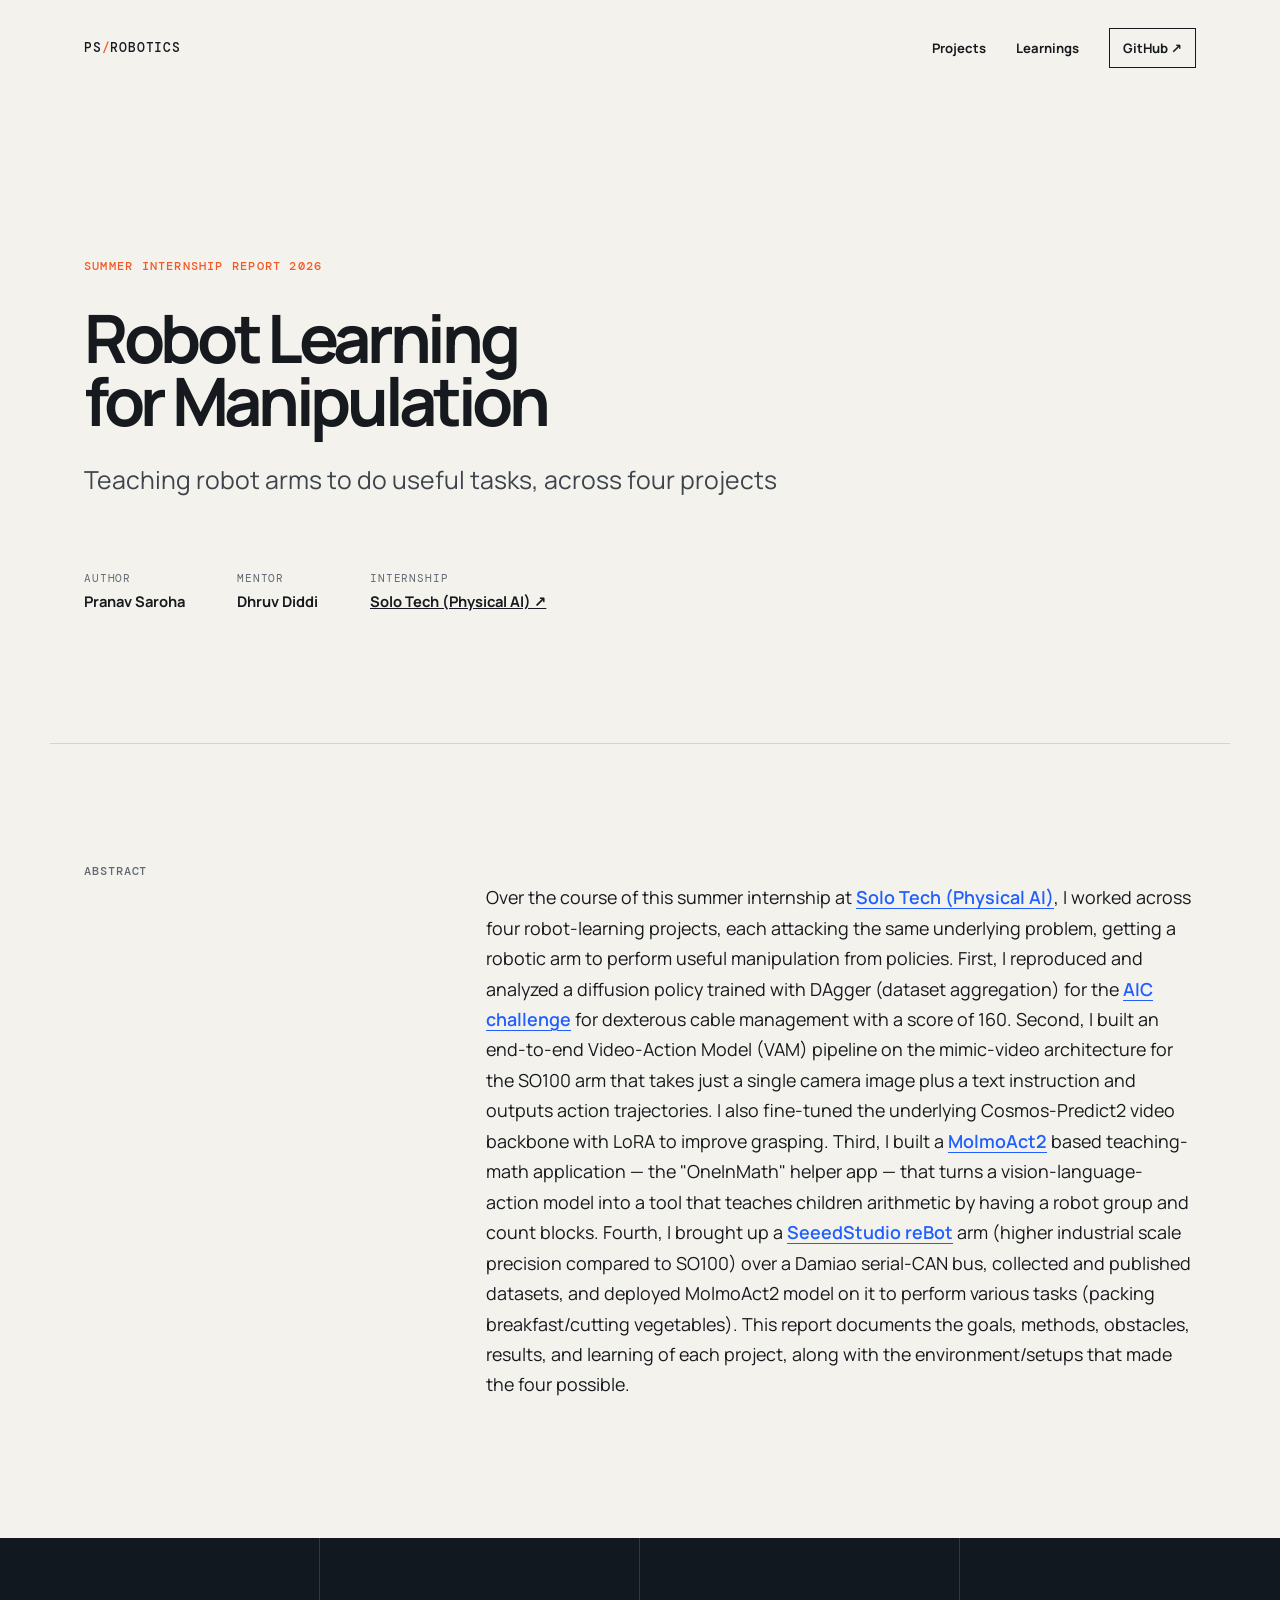
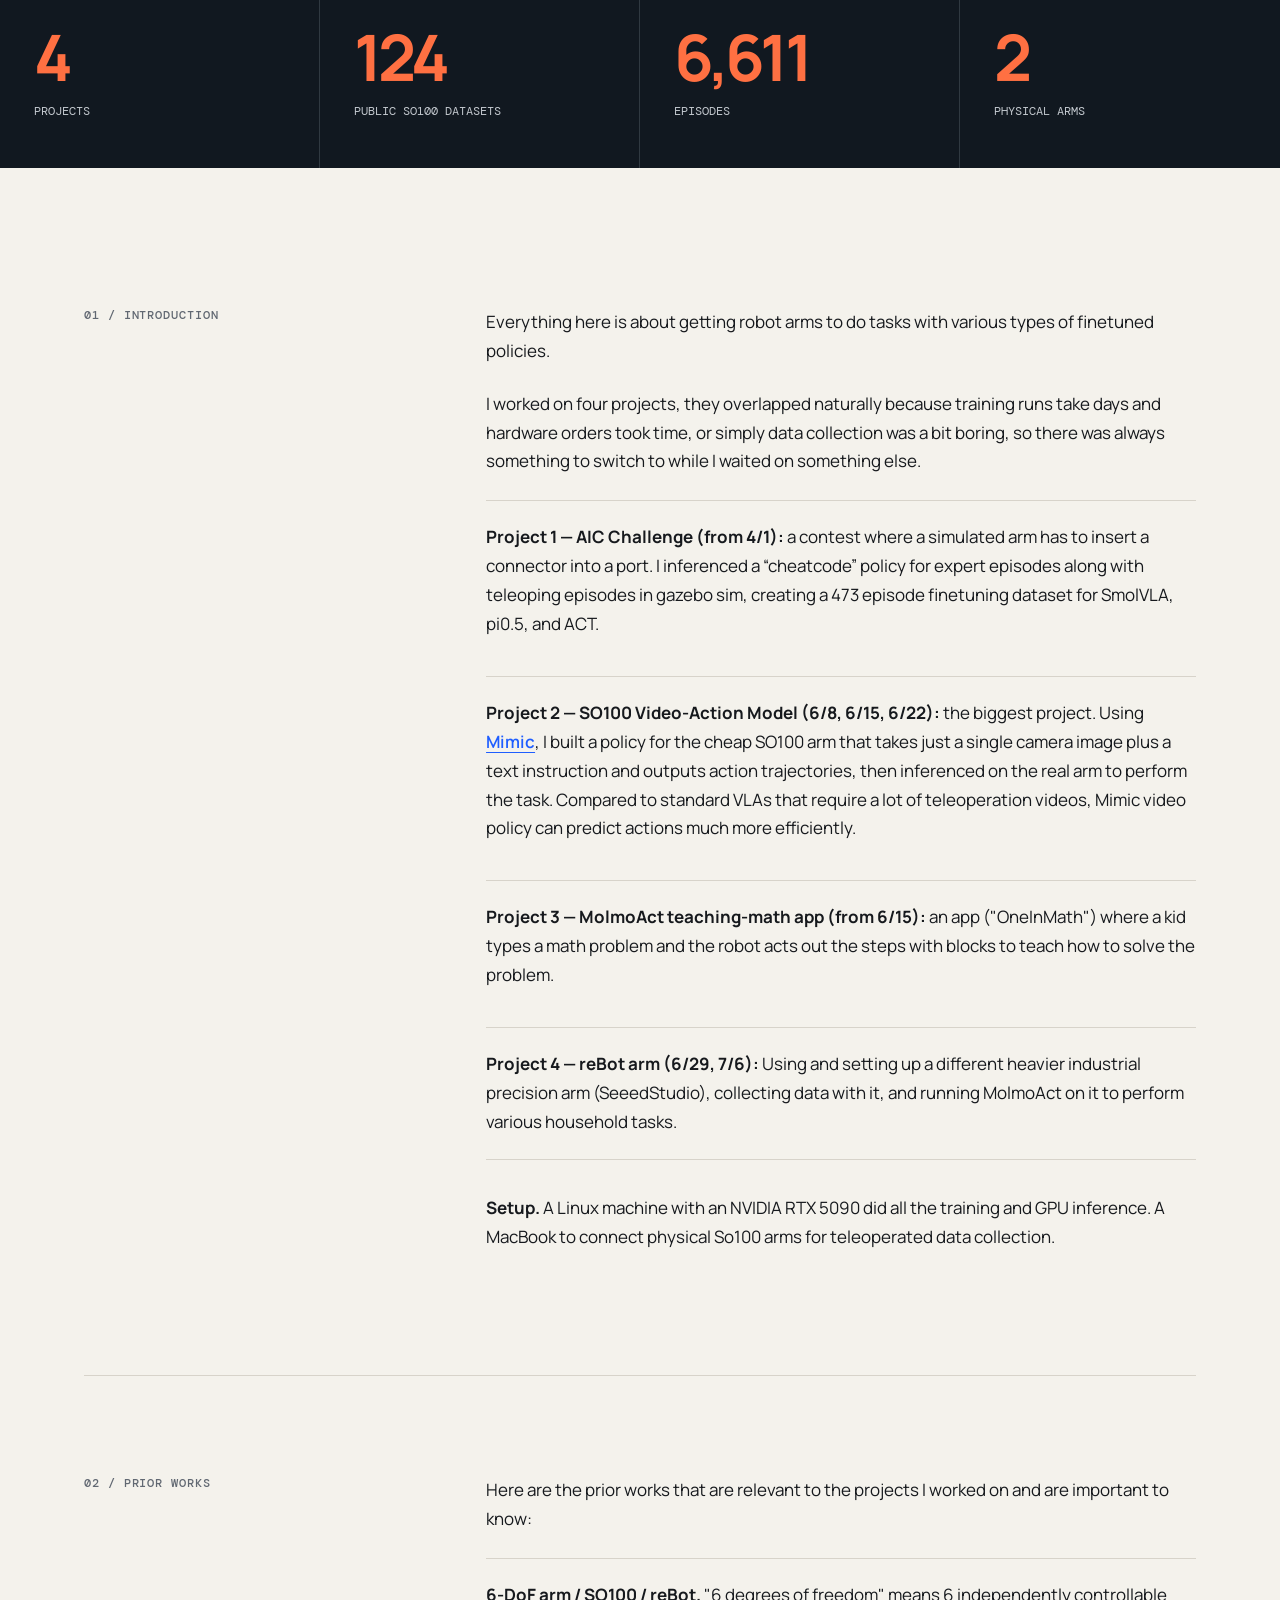
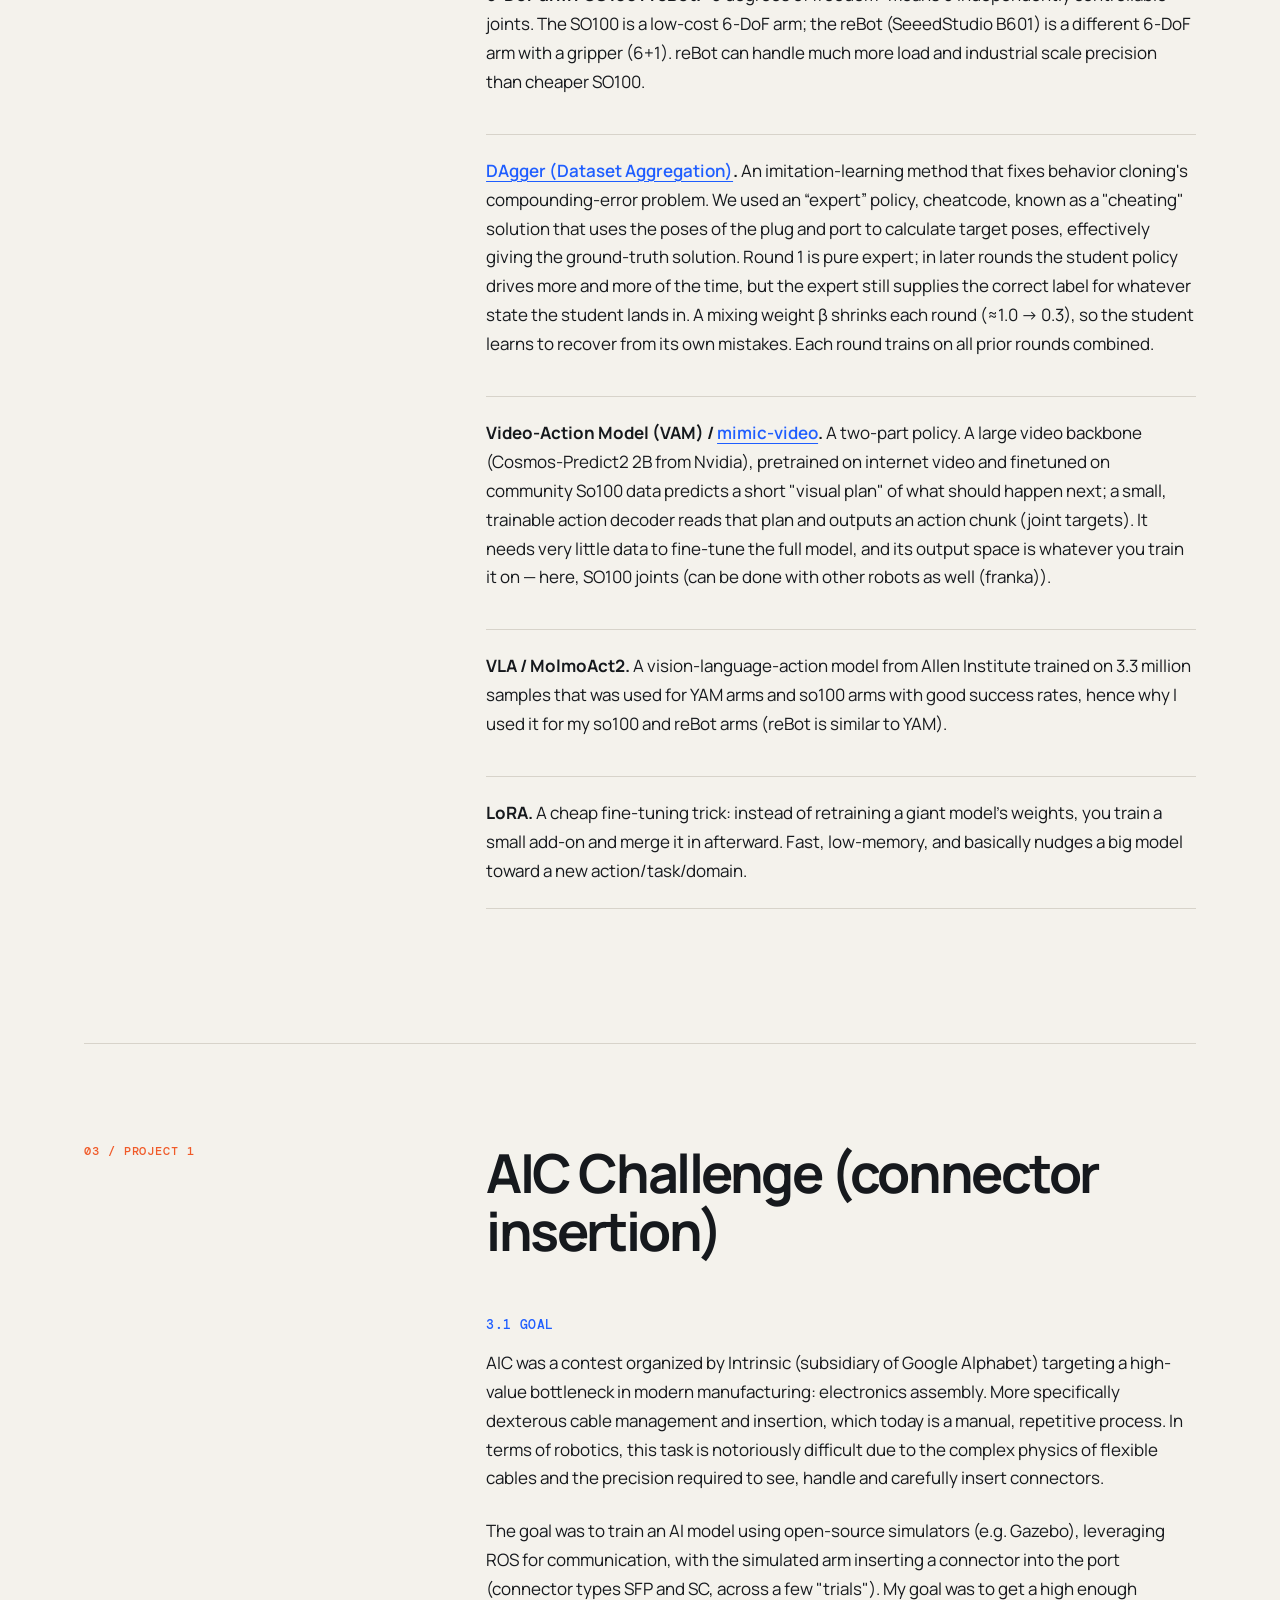
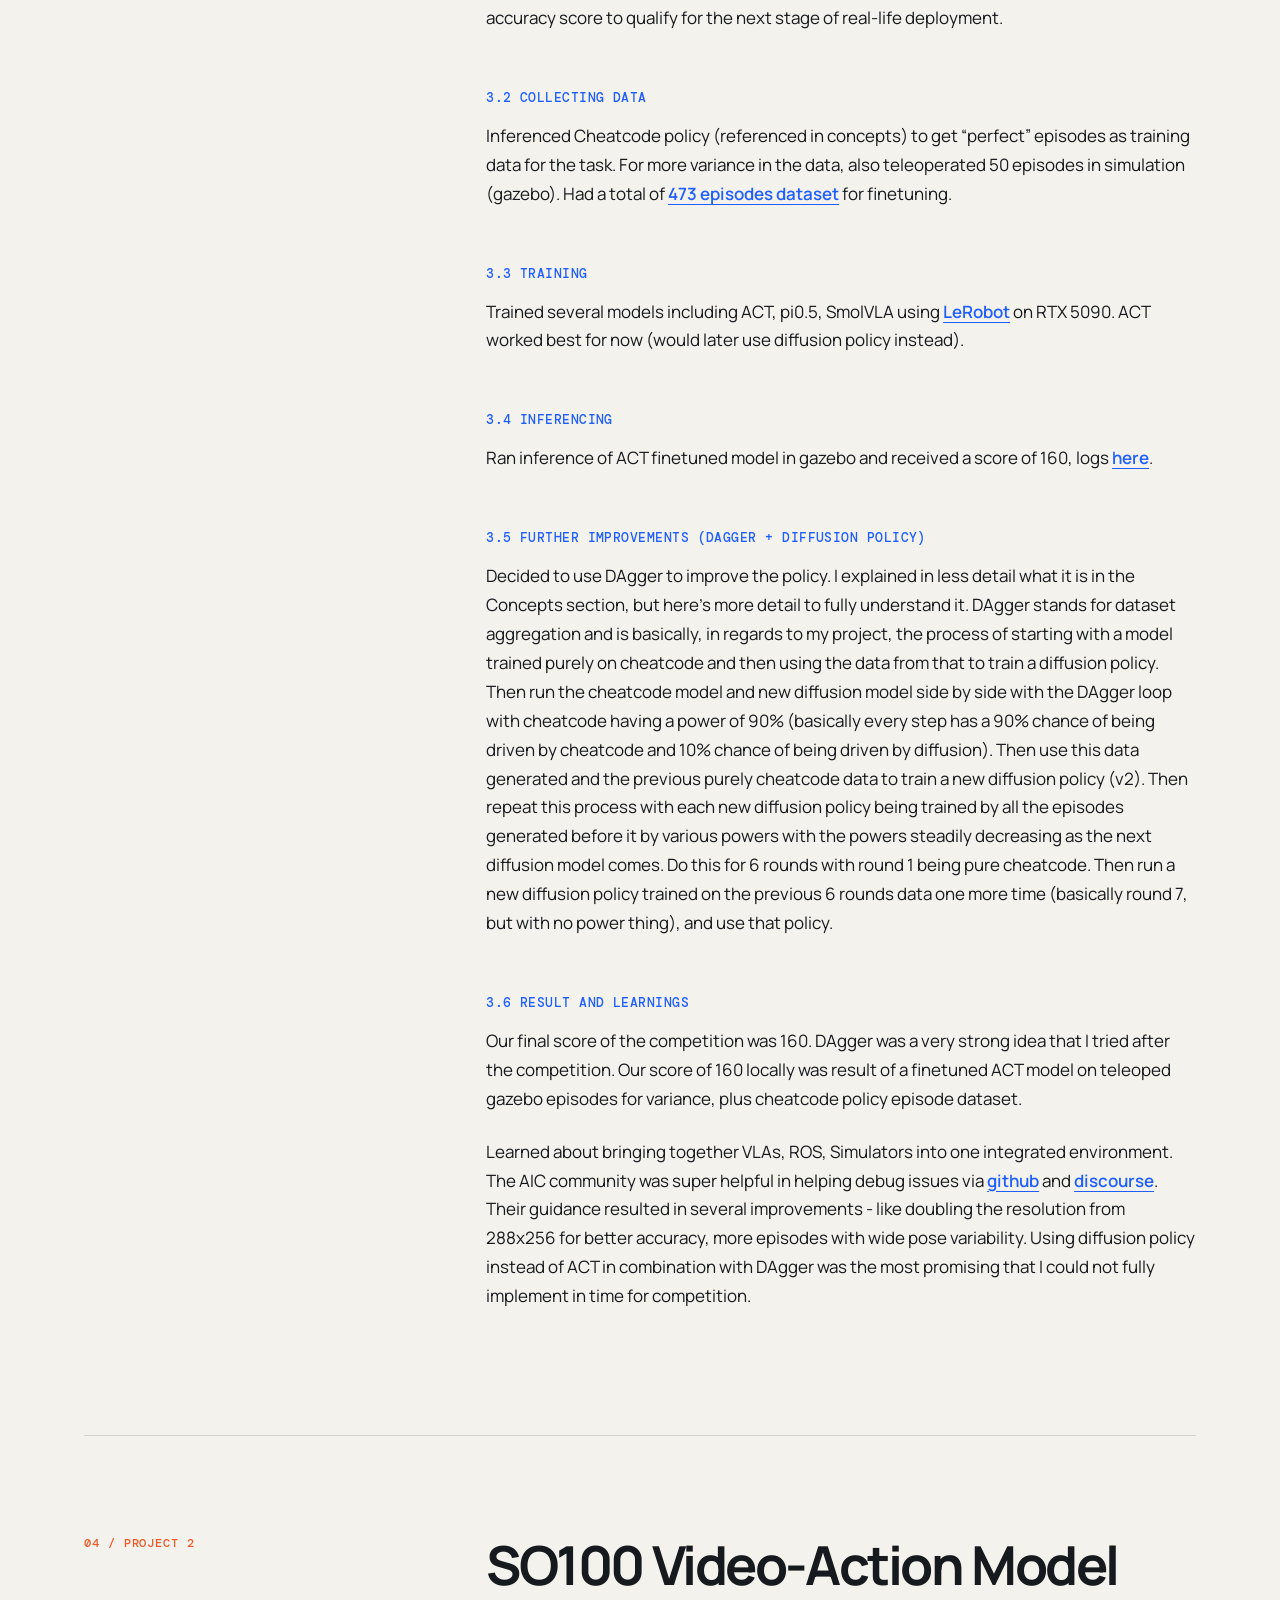
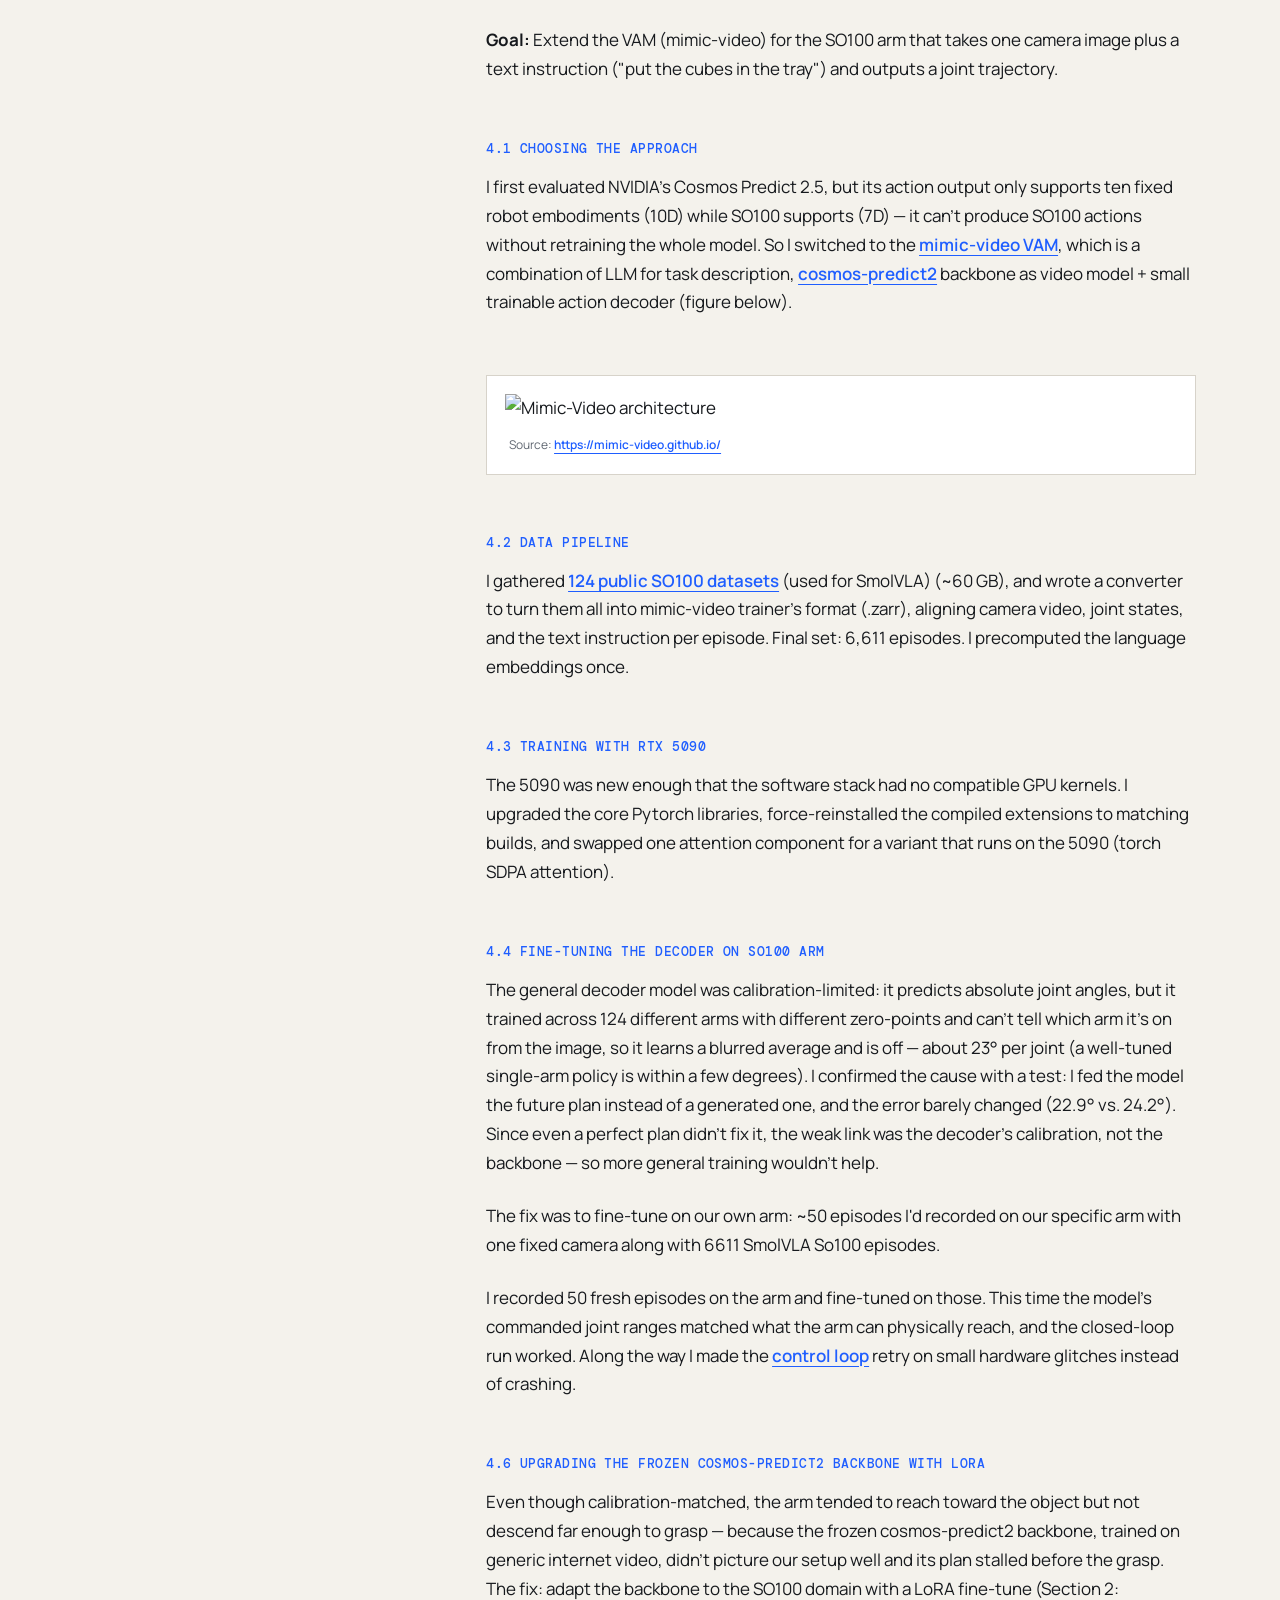
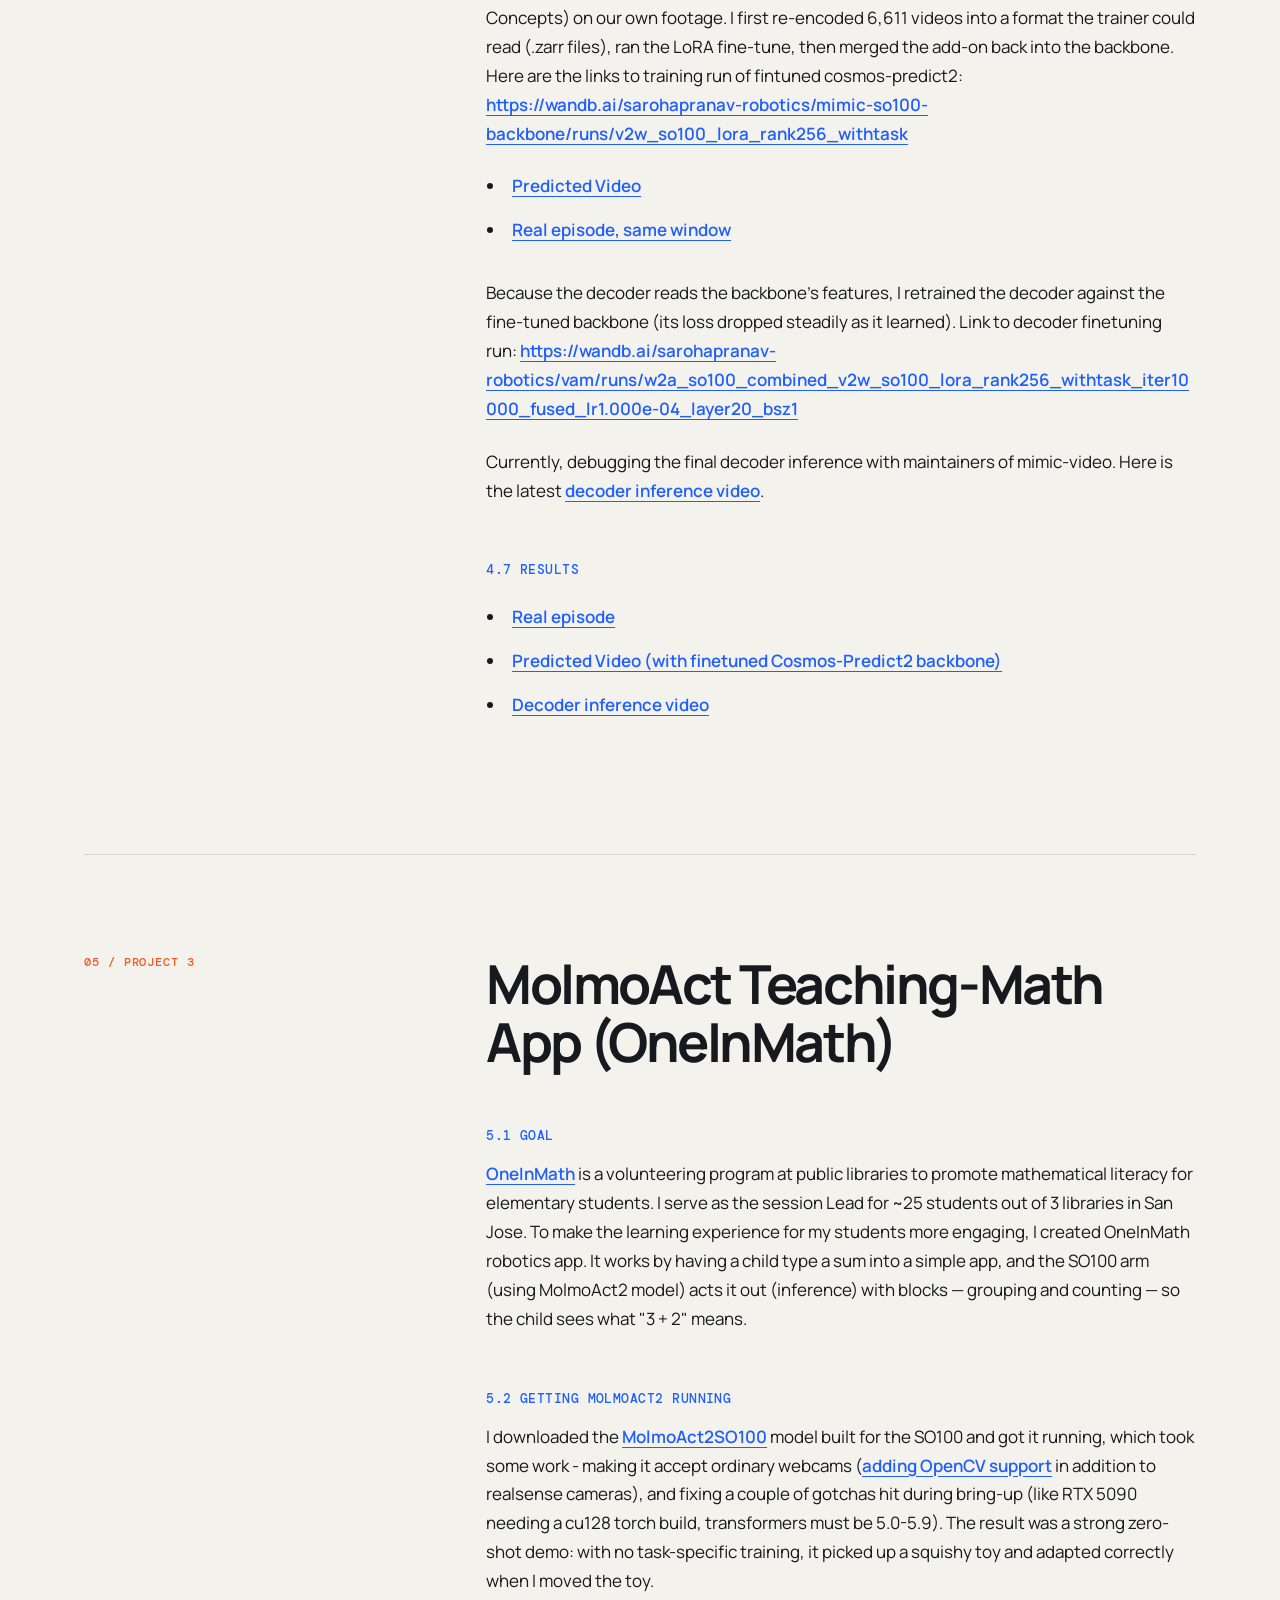
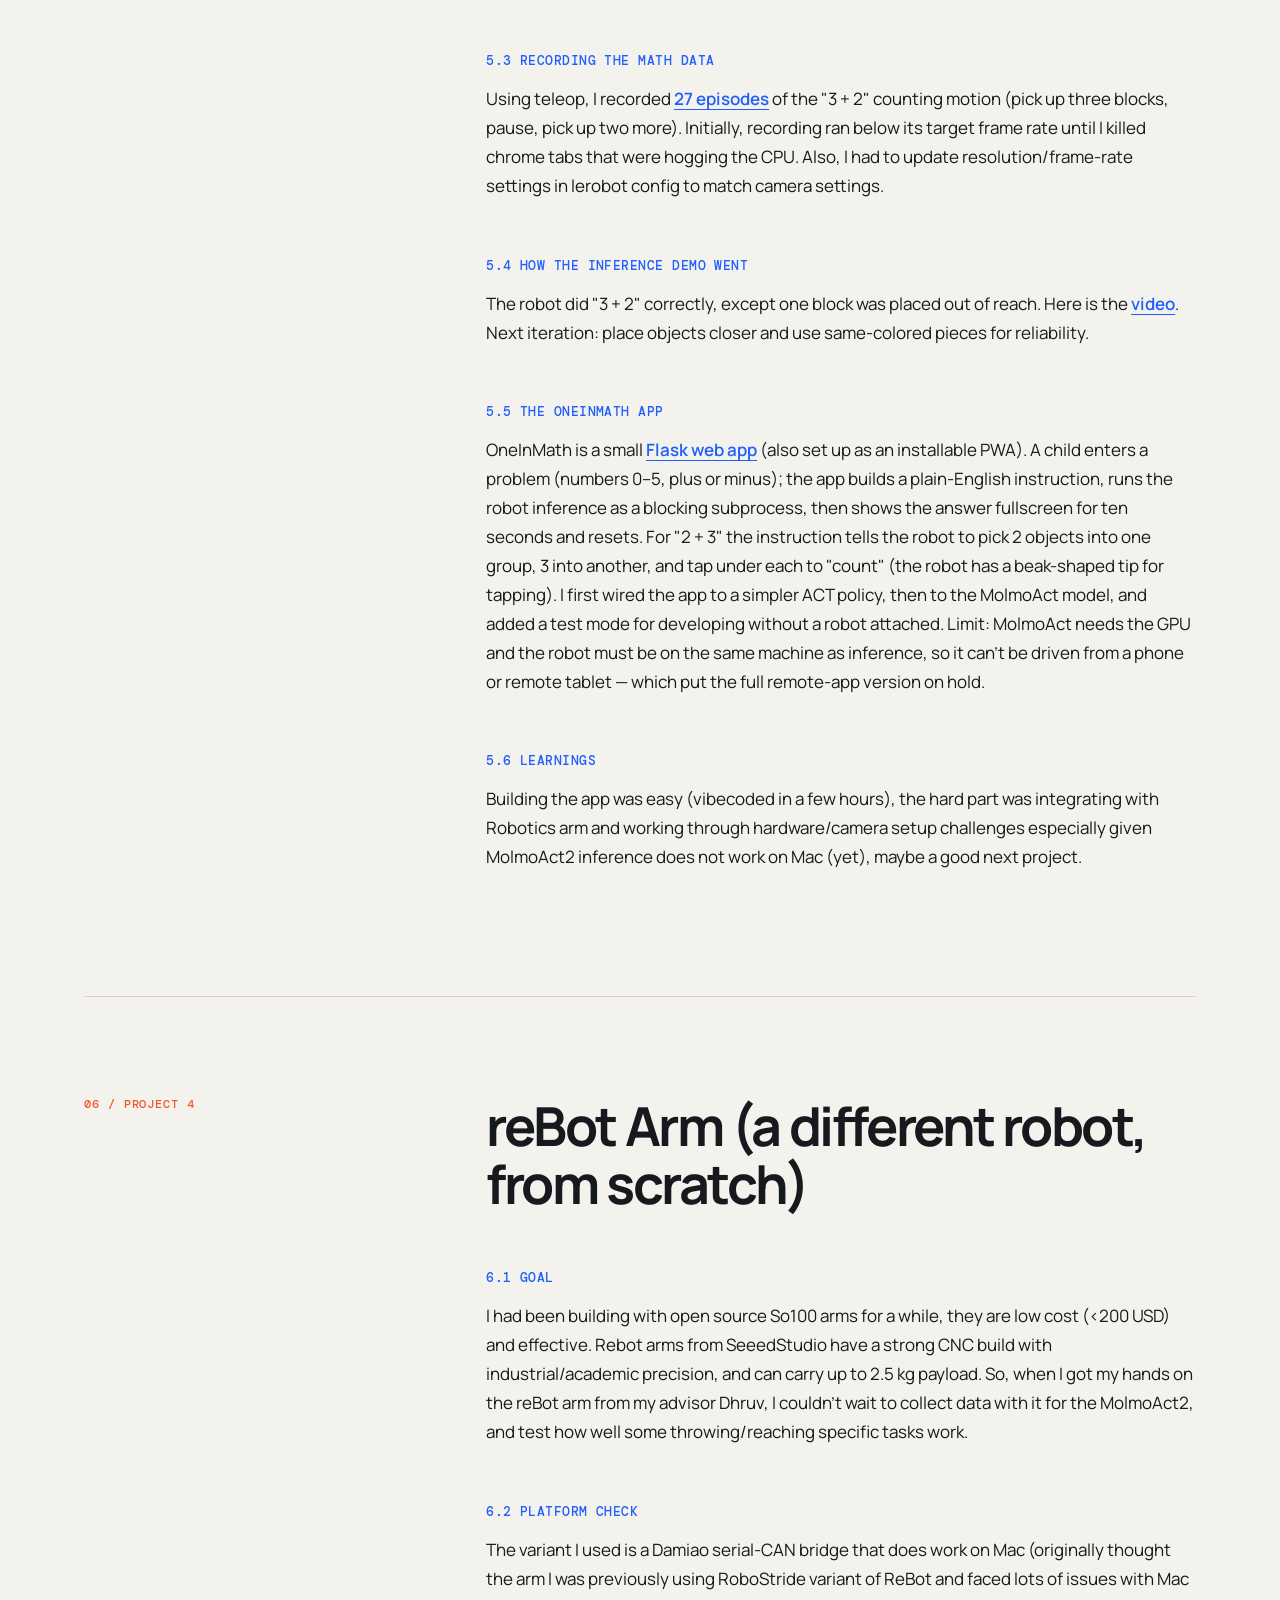
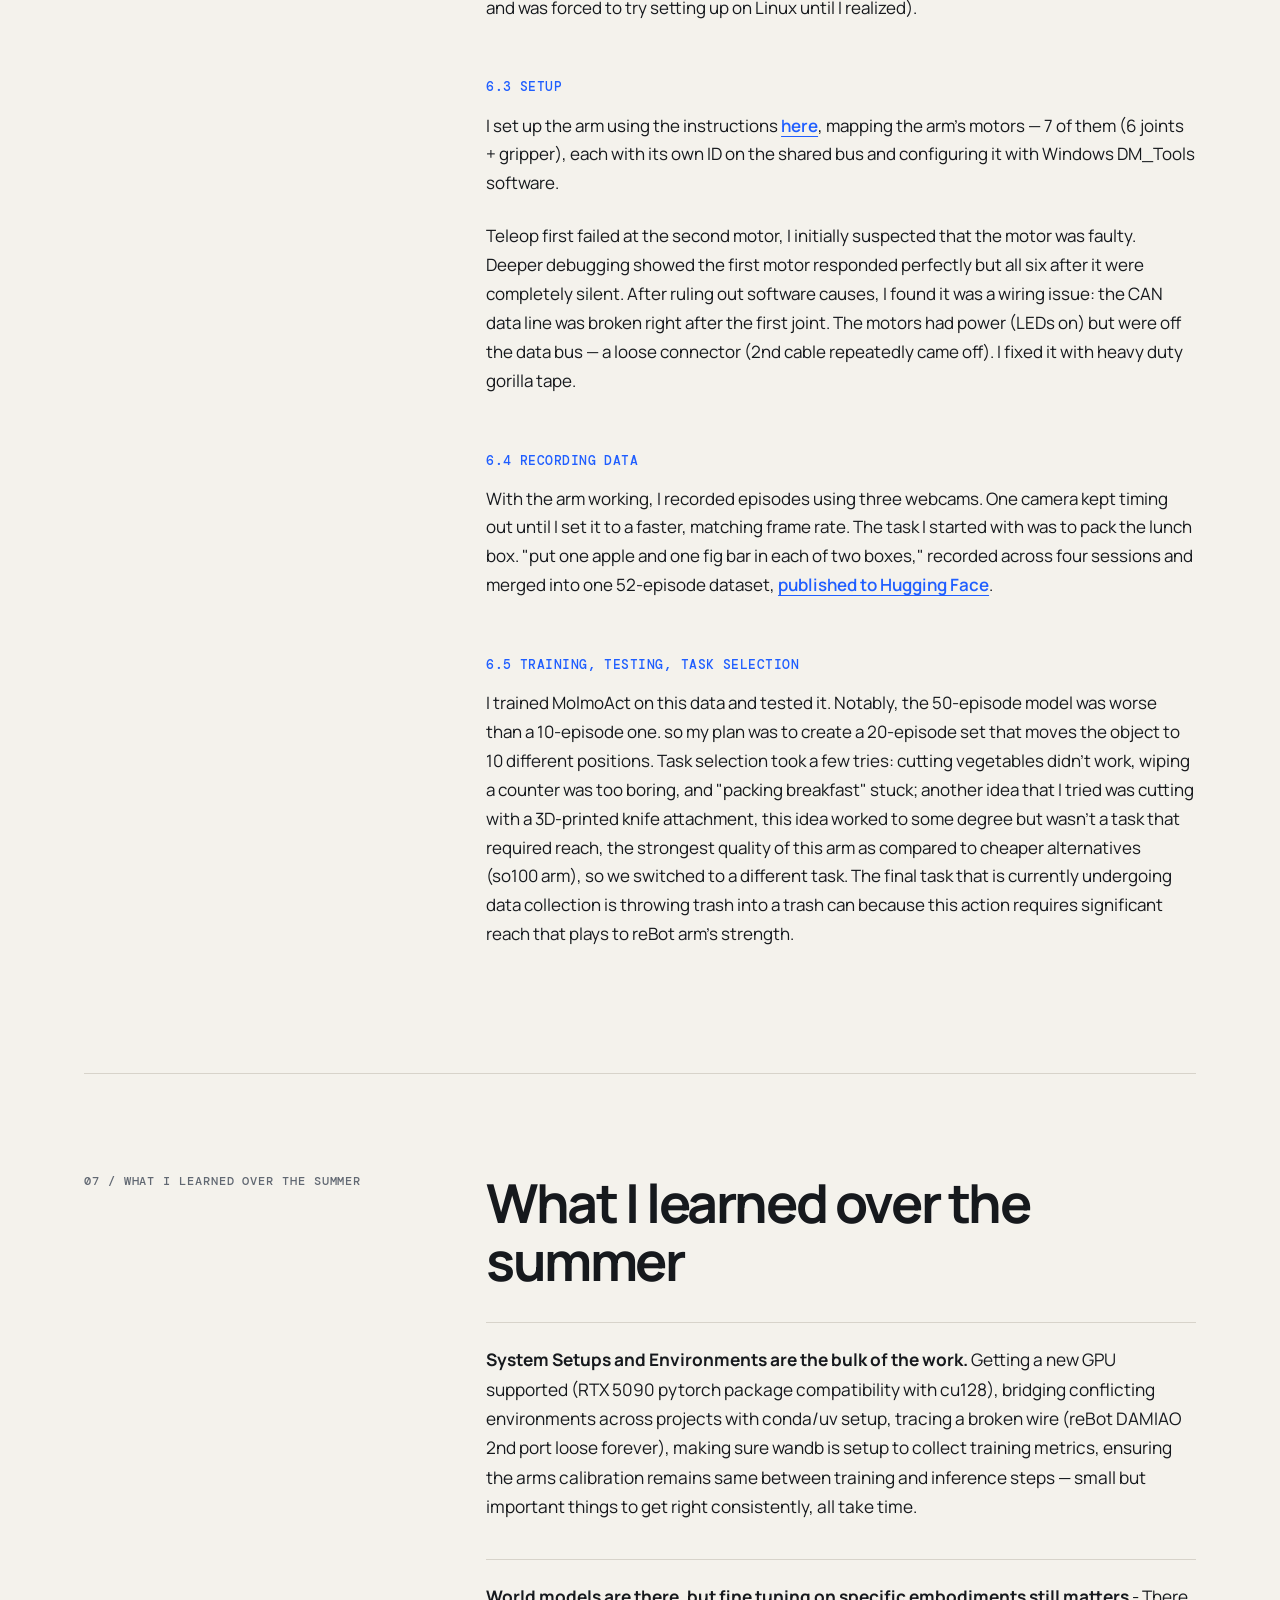
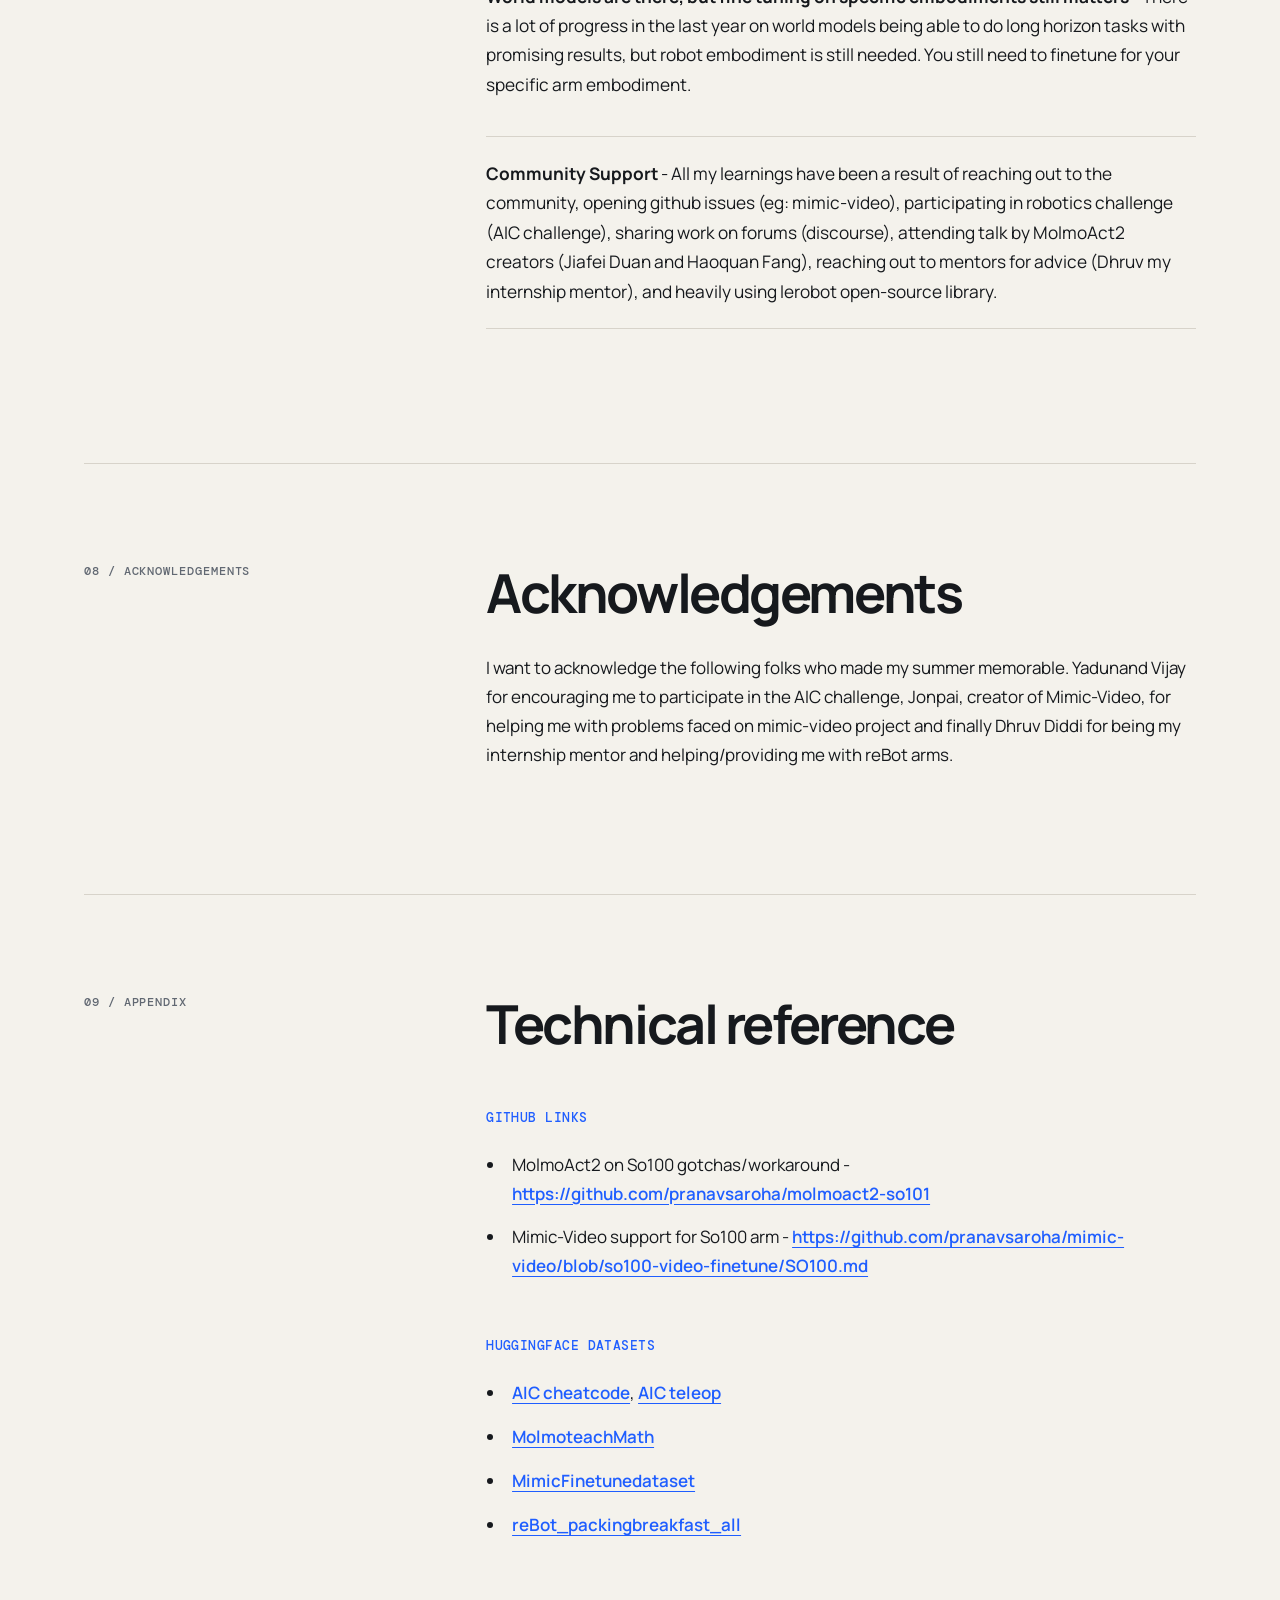
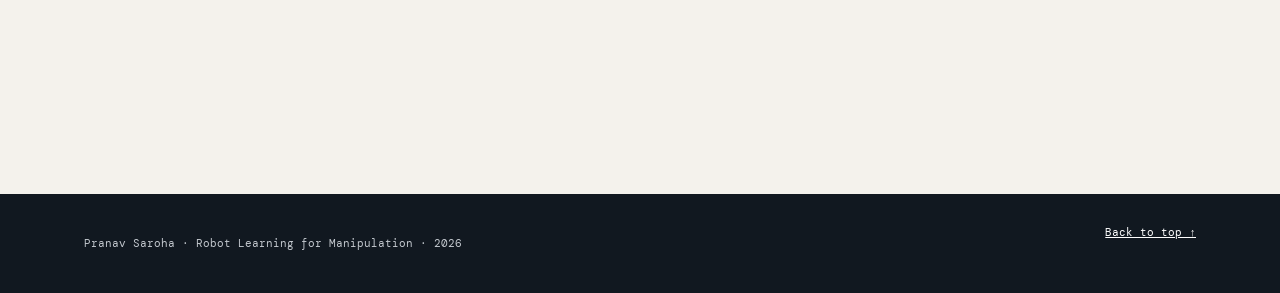
==== commit da321466: "Update index.html" ====
--- a/index.html
+++ b/index.html
@@ -55,7 +55,7 @@
             <p>Everything here is about getting robot arms to do tasks with various types of finetuned policies.</p>
             <p>I worked on four projects, they overlapped naturally because training runs take days and hardware orders took time, or simply data collection was a bit boring, so there was always something to switch to while I waited on something else.</p>
             <ul class="project-list">
-              <li><strong>Project 1 — AIC Challenge (from 4/1):</strong> a contest where a simulated arm has to insert a connector into a port. I trained a diffusion policy on a community member’s dataset and diagnosed why my submission scored less and how to improve the community member’s solution.</li>
+              <li><strong>Project 1 — AIC Challenge (from 4/1):</strong> a contest where a simulated arm has to insert a connector into a port. I inferenced a “cheatcode” policy for expert episodes along with teleoping episodes in gazebo sim, creating a 473 episode finetuning dataset for SmolVLA, pi0.5, and ACT. </li>
               <li><strong>Project 2 — SO100 Video-Action Model (6/8, 6/15, 6/22):</strong> the biggest project. Using <a href="https://github.com/mimic-video/mimic-video" target="_blank" rel="noreferrer">Mimic</a>, I built a policy for the cheap SO100 arm that takes just a single camera image plus a text instruction and outputs action trajectories, then inferenced on the real arm to perform the task. Compared to standard VLAs that require a lot of teleoperation videos, Mimic video policy can predict actions much more efficiently.</li>
               <li><strong>Project 3 — MolmoAct teaching-math app (from 6/15):</strong> an app ("OneInMath") where a kid types a math problem and the robot acts out the steps with blocks to teach how to solve the problem.</li>
               <li><strong>Project 4 — reBot arm (6/29, 7/6):</strong> Using and setting up a different heavier industrial precision arm (SeeedStudio), collecting data with it, and running MolmoAct on it to perform various household tasks.</li>
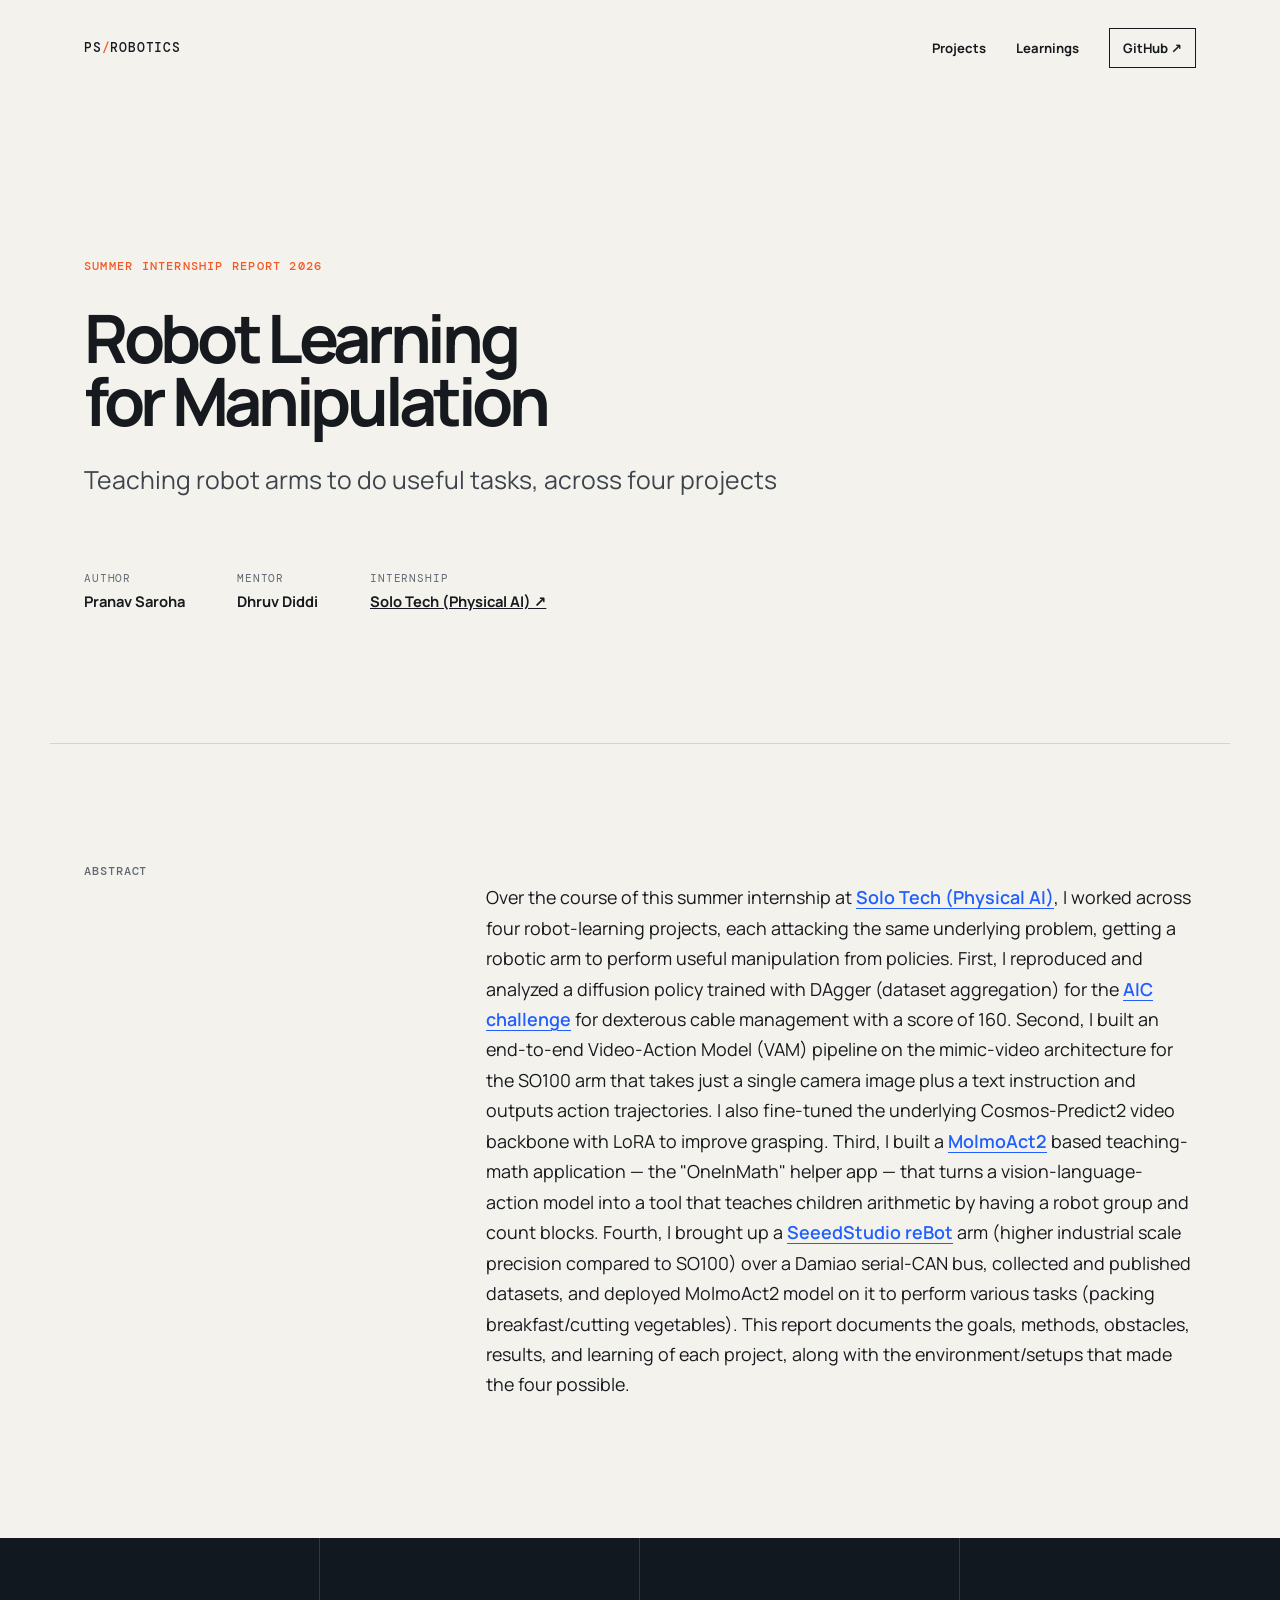
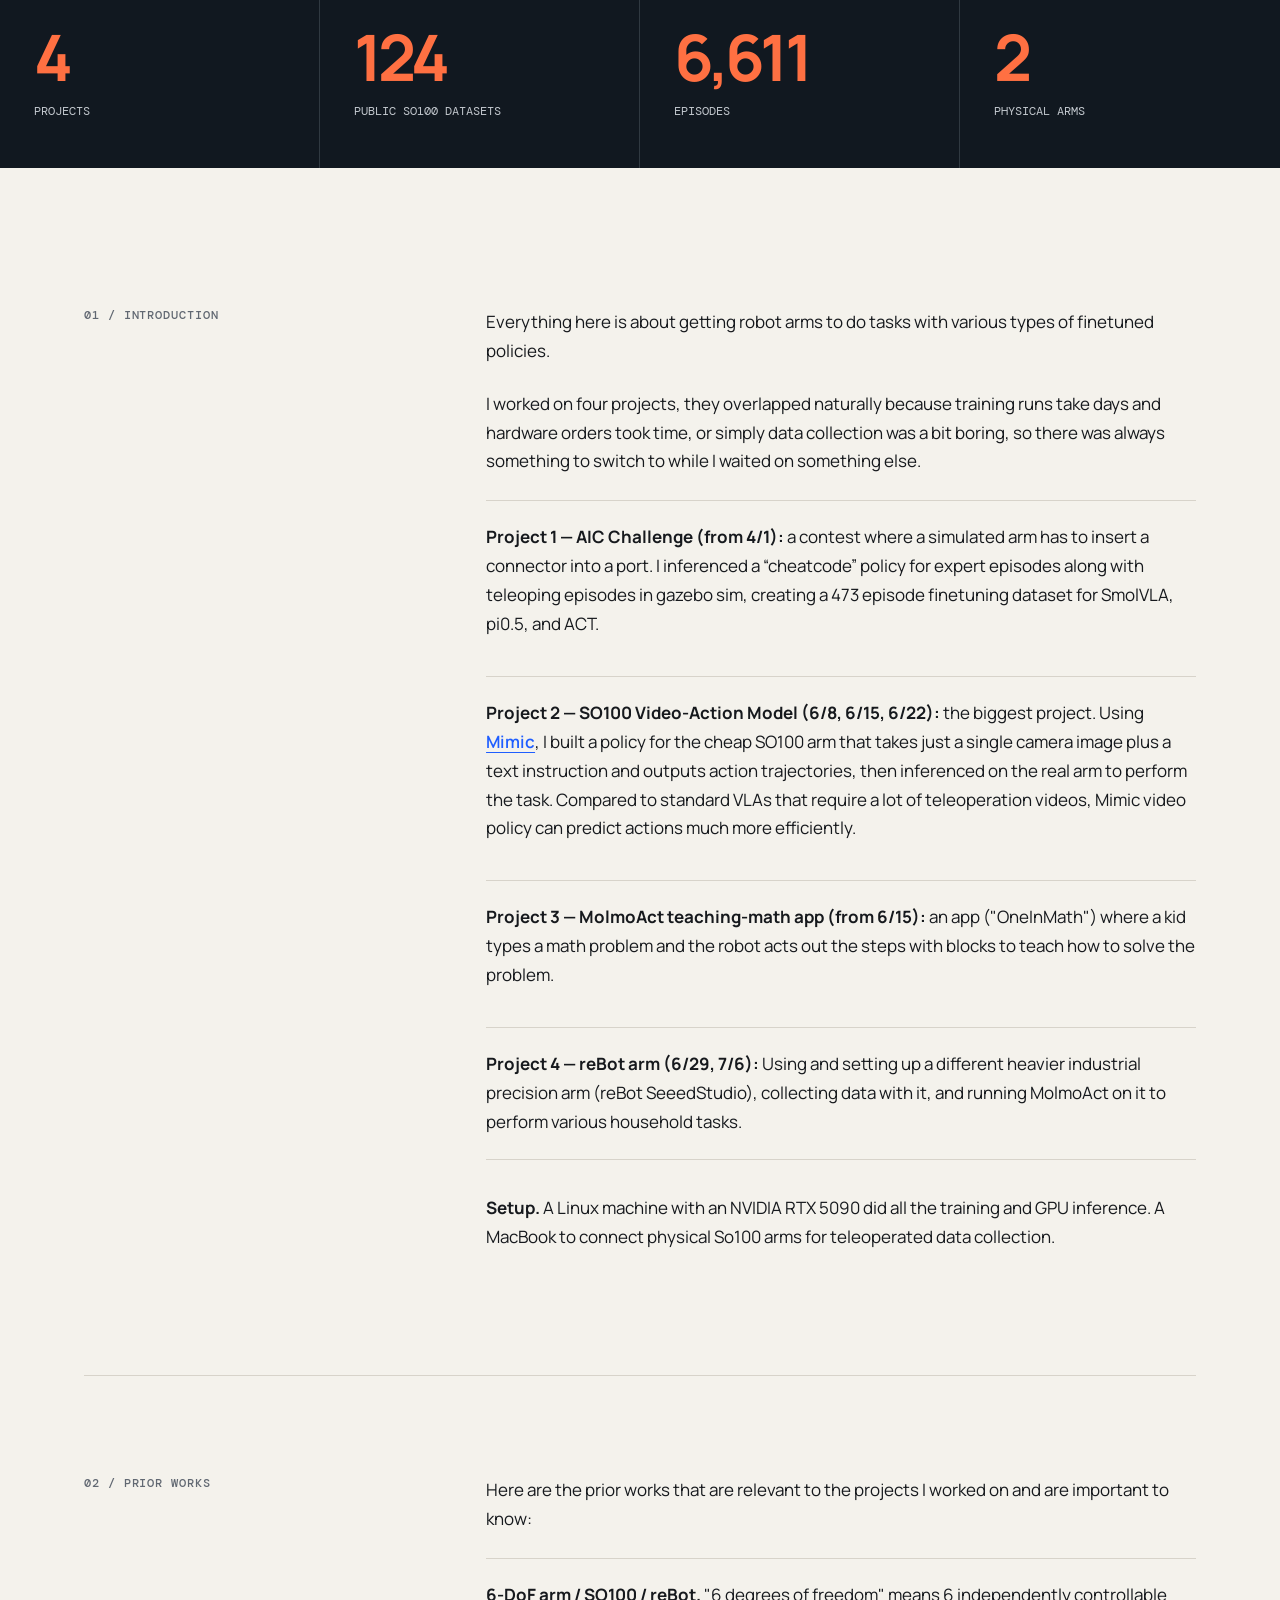
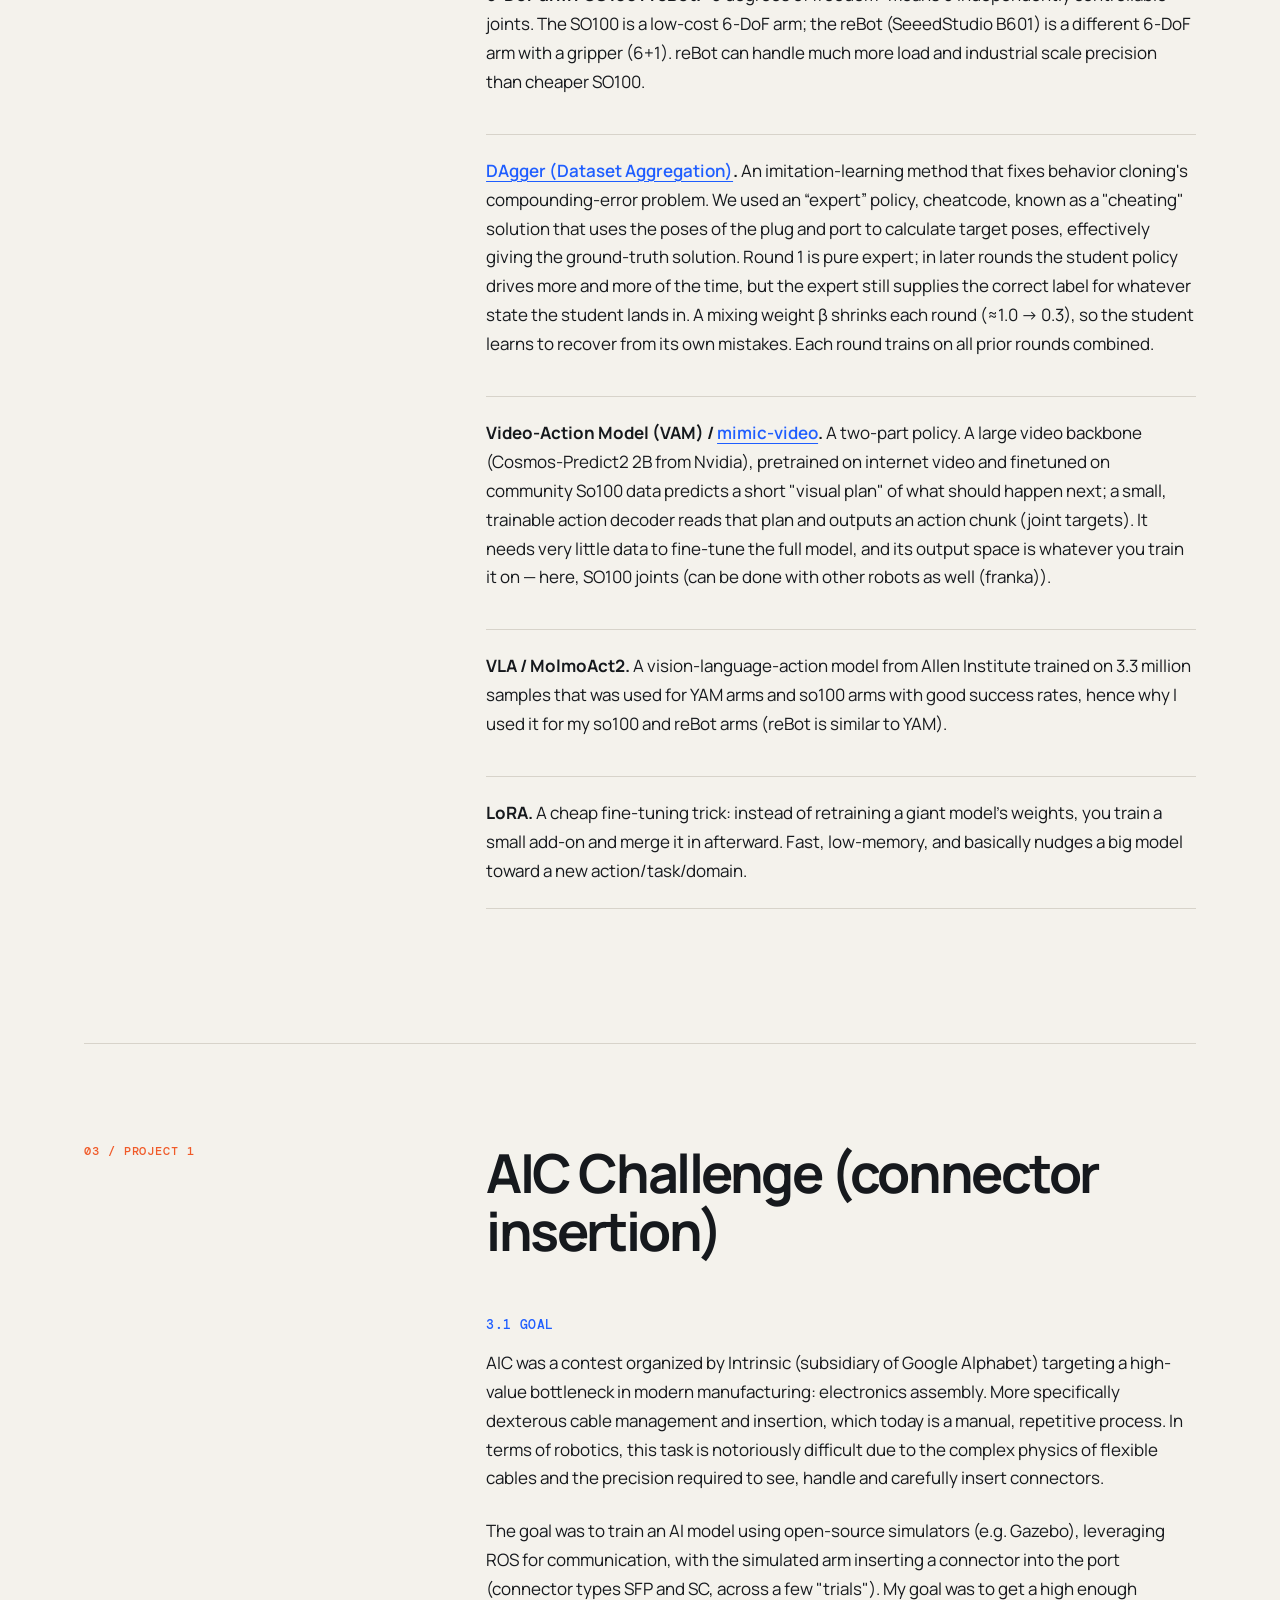
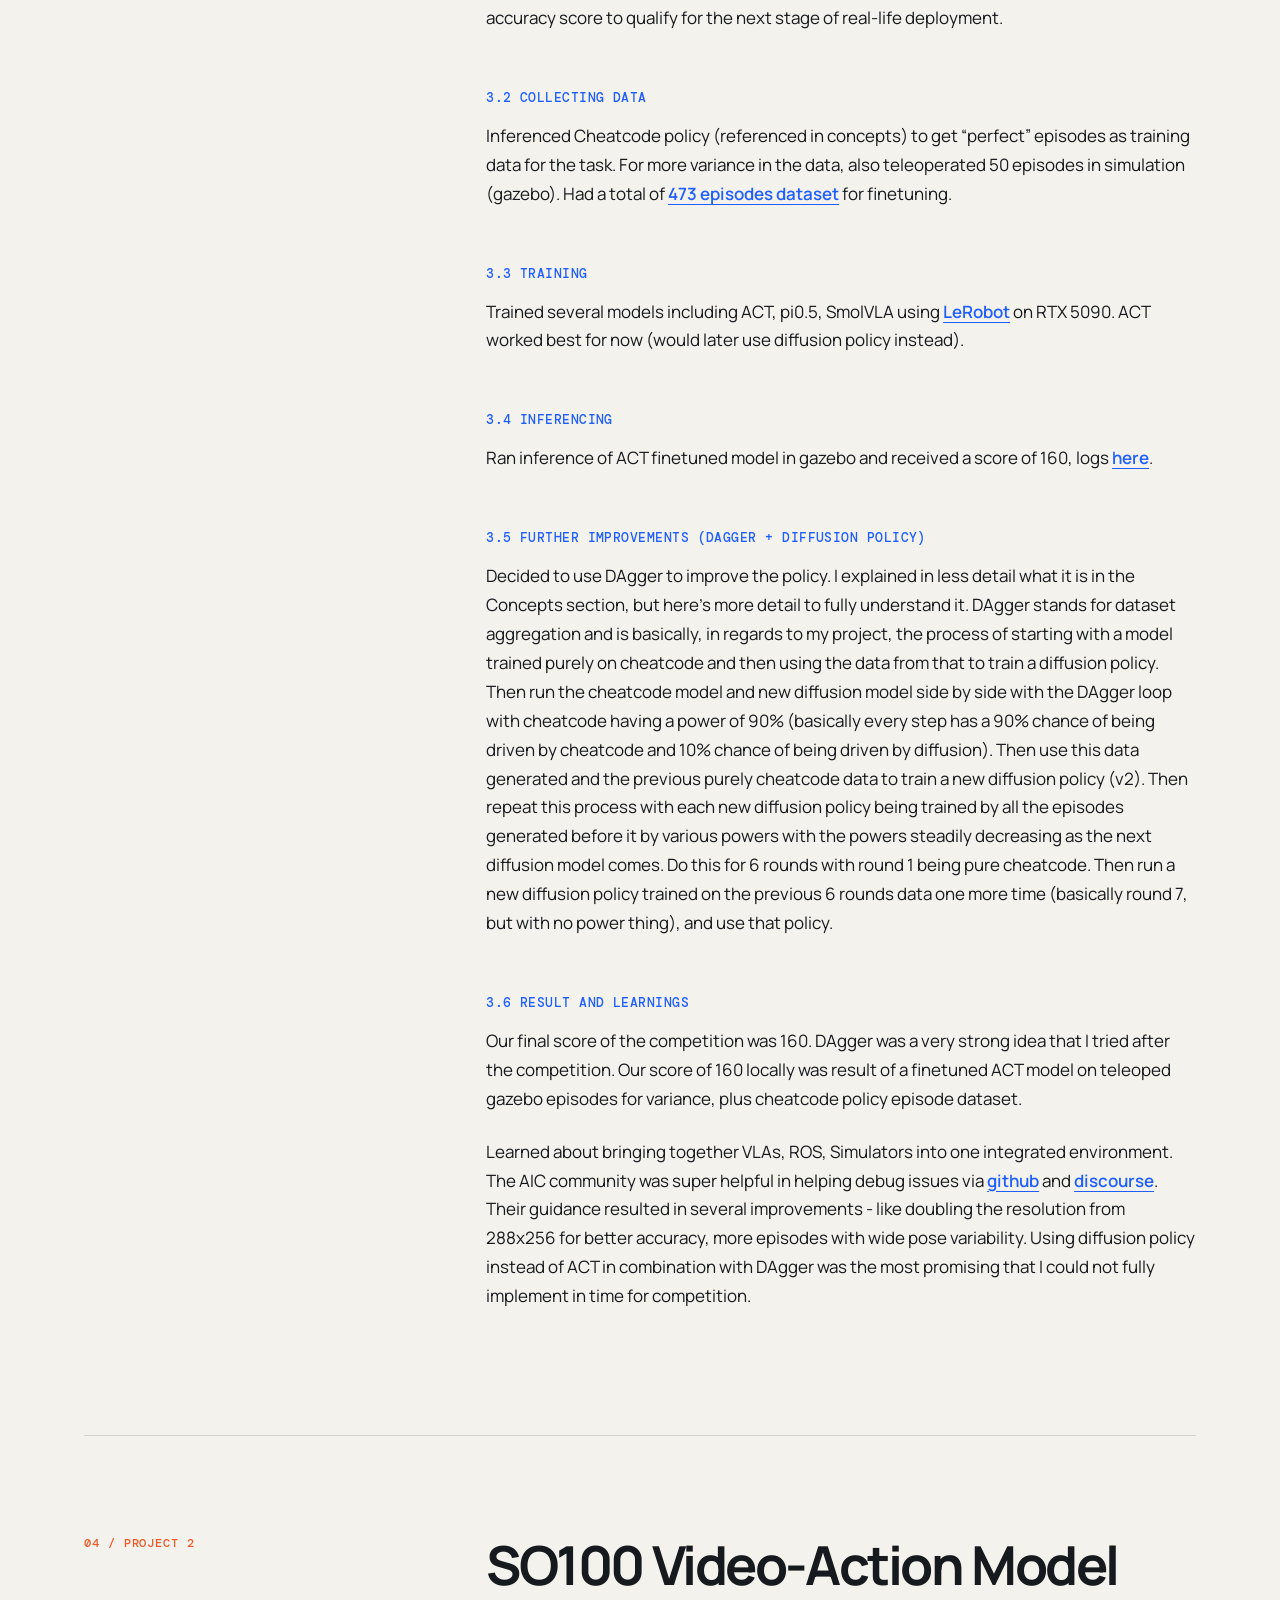
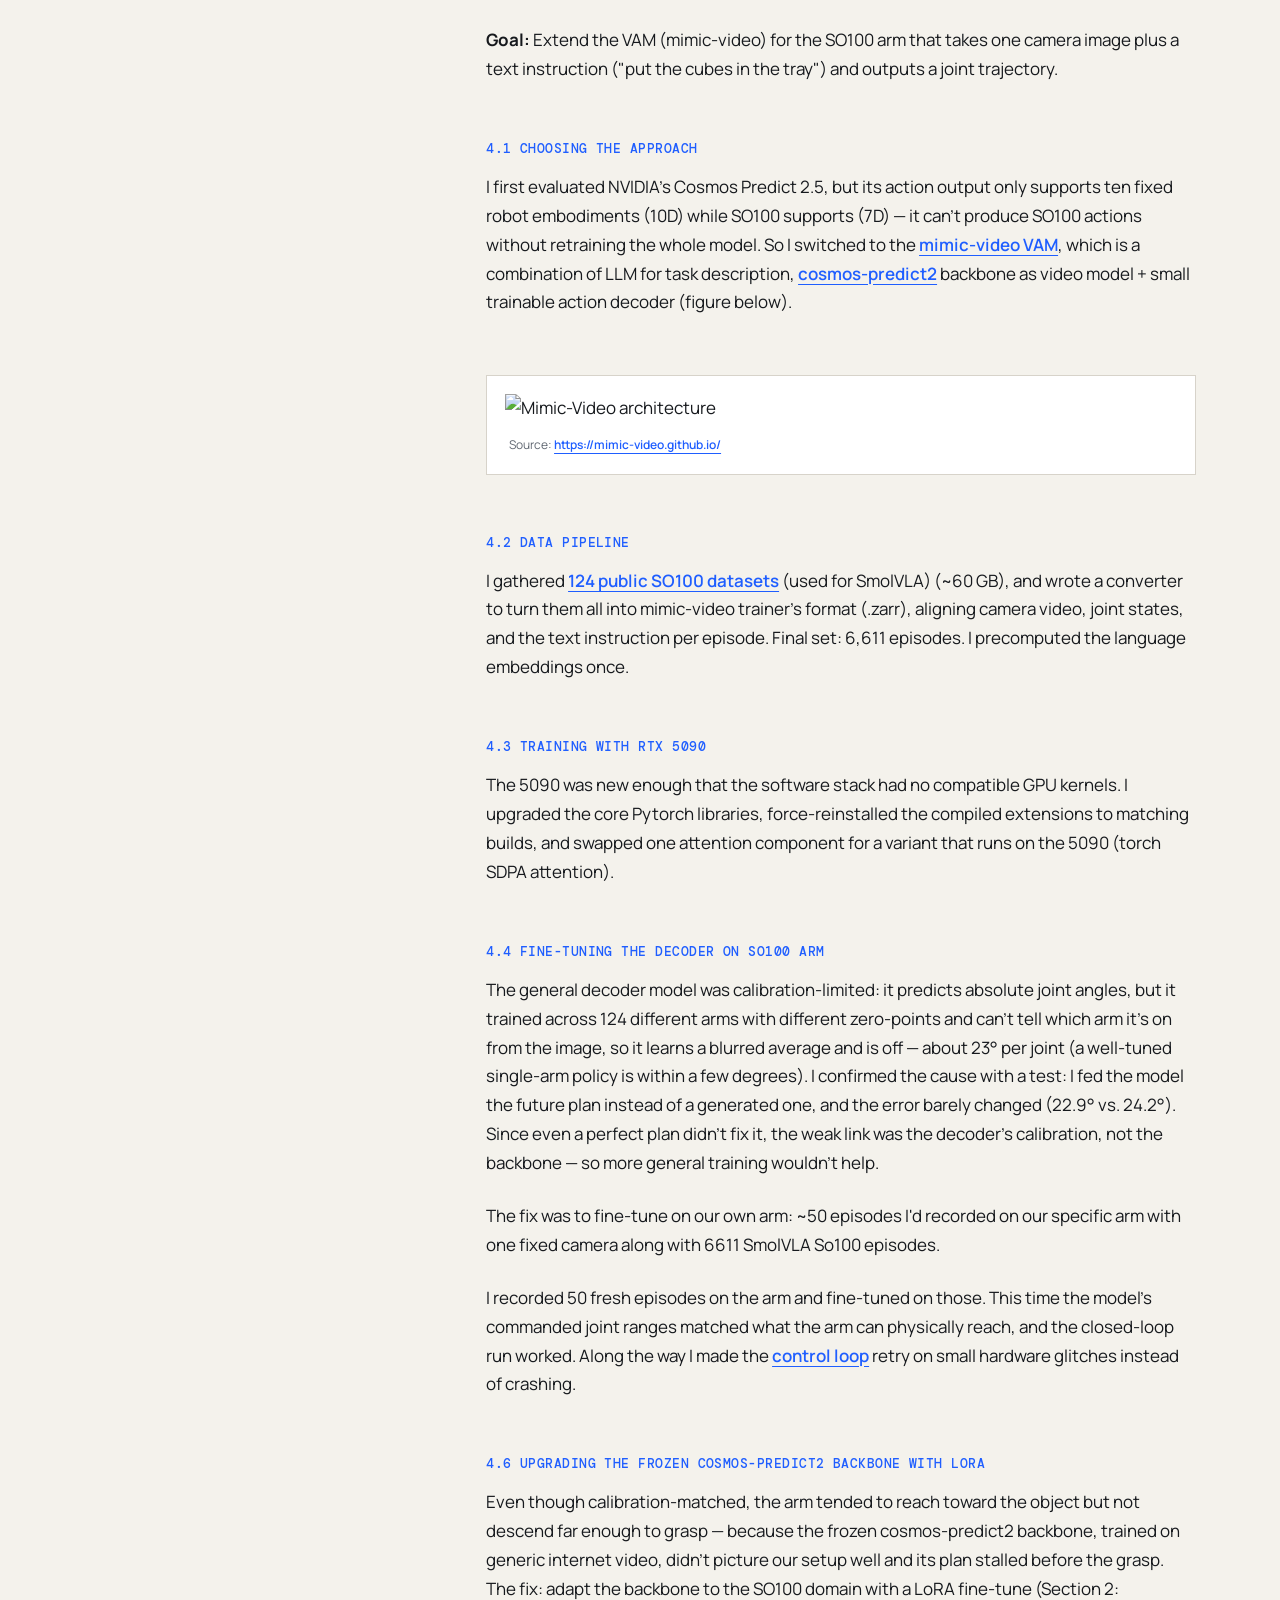
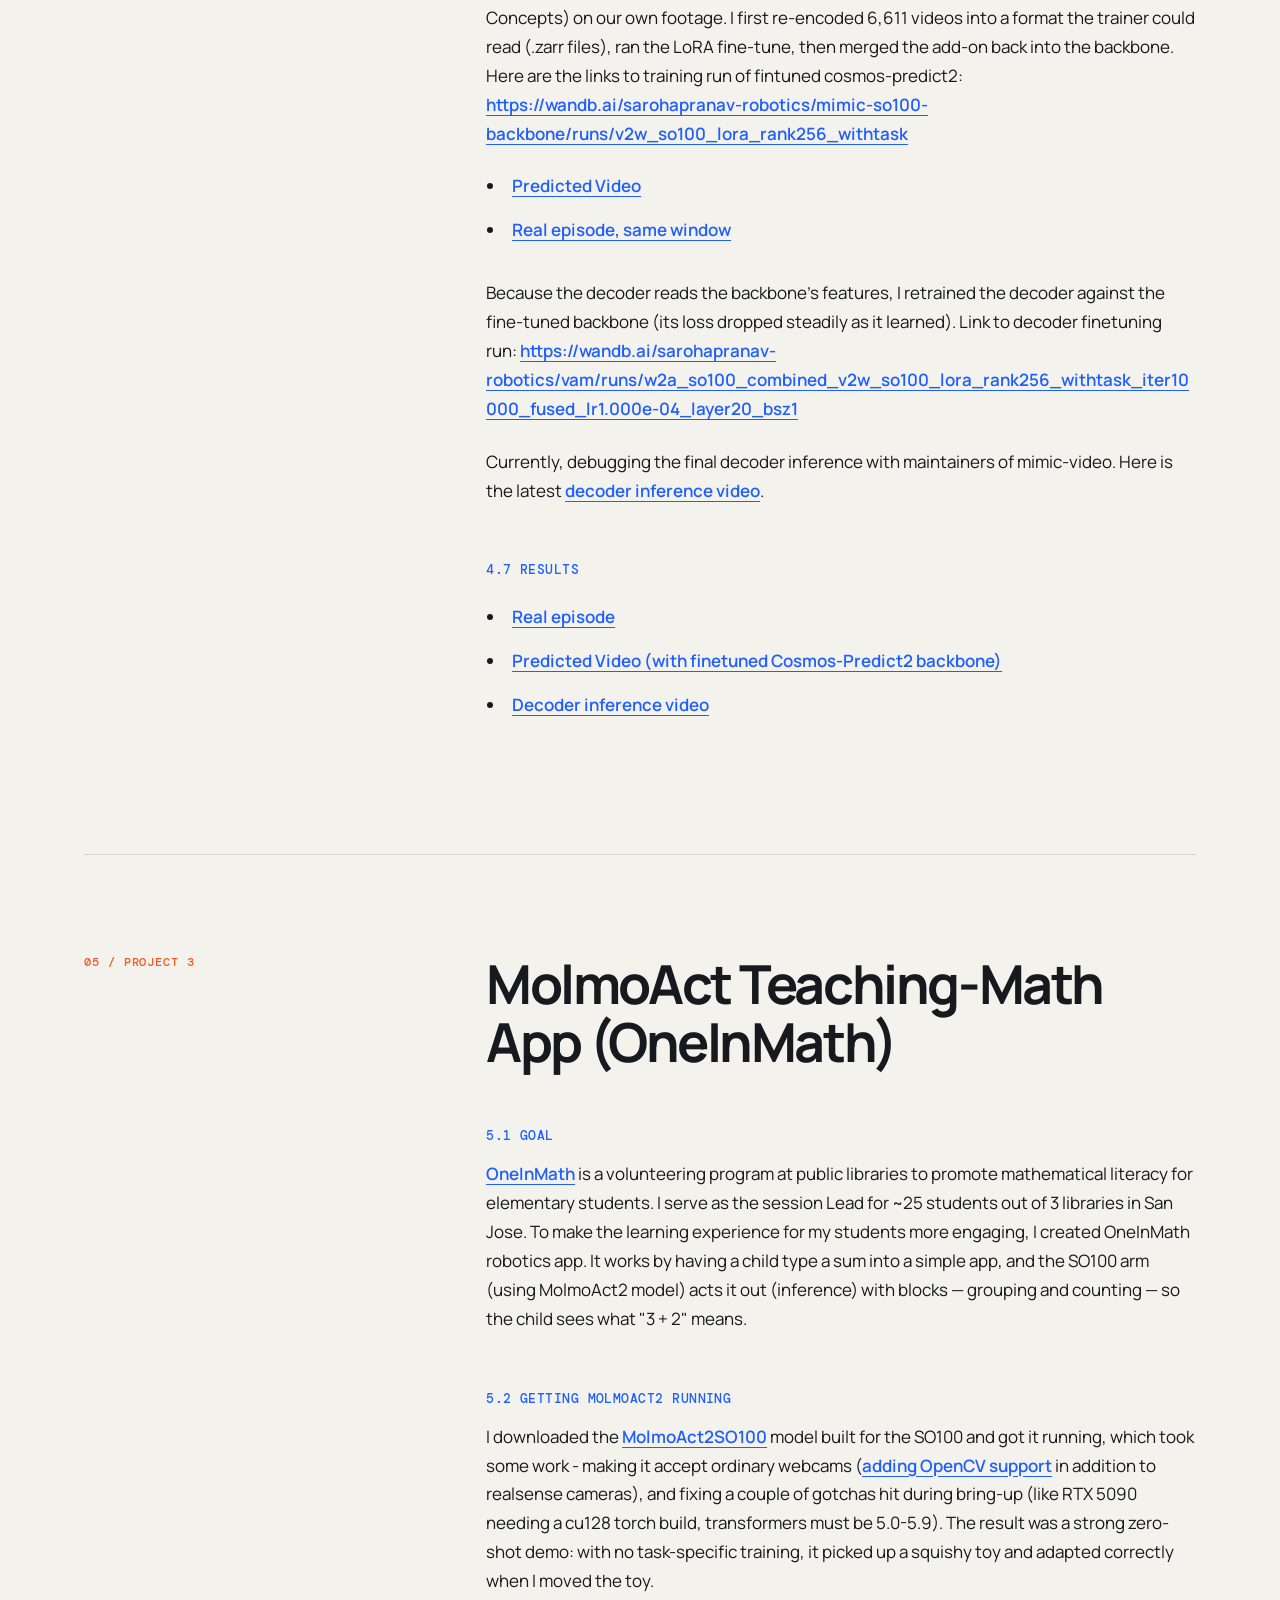
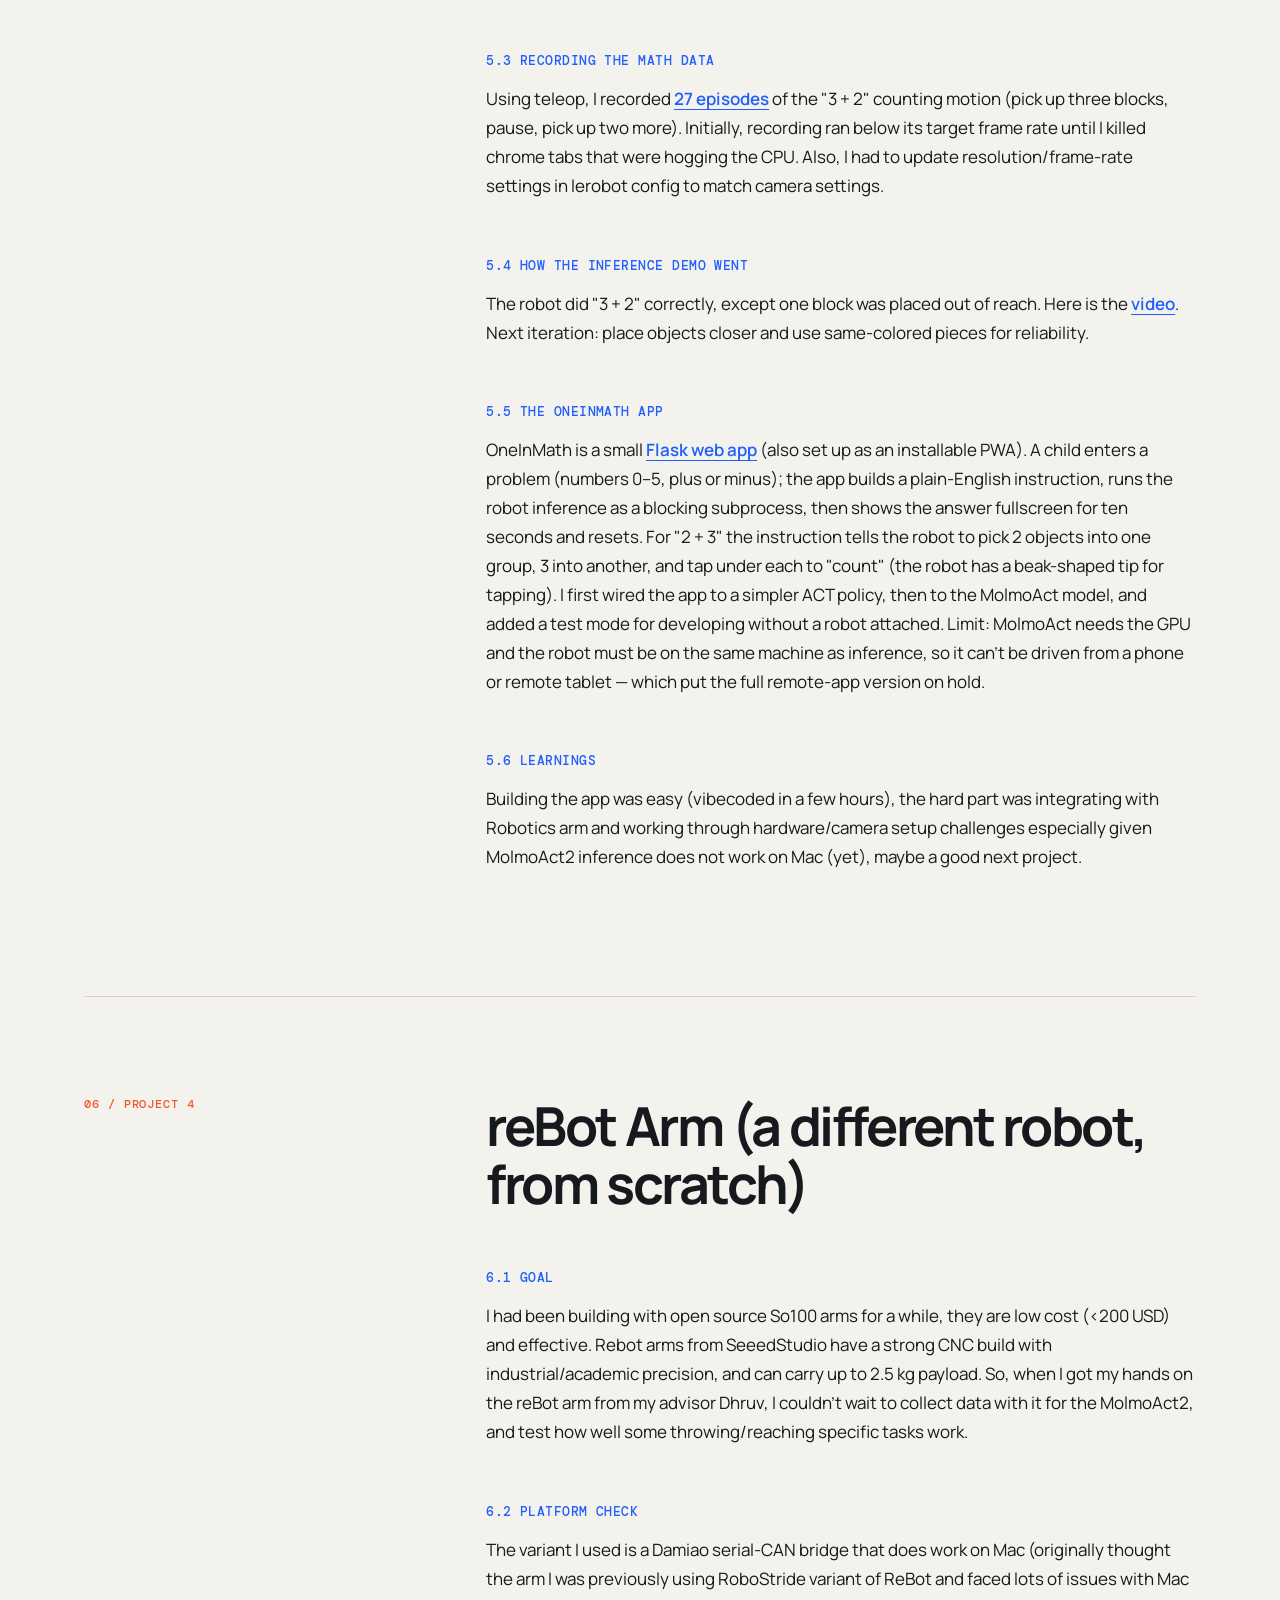
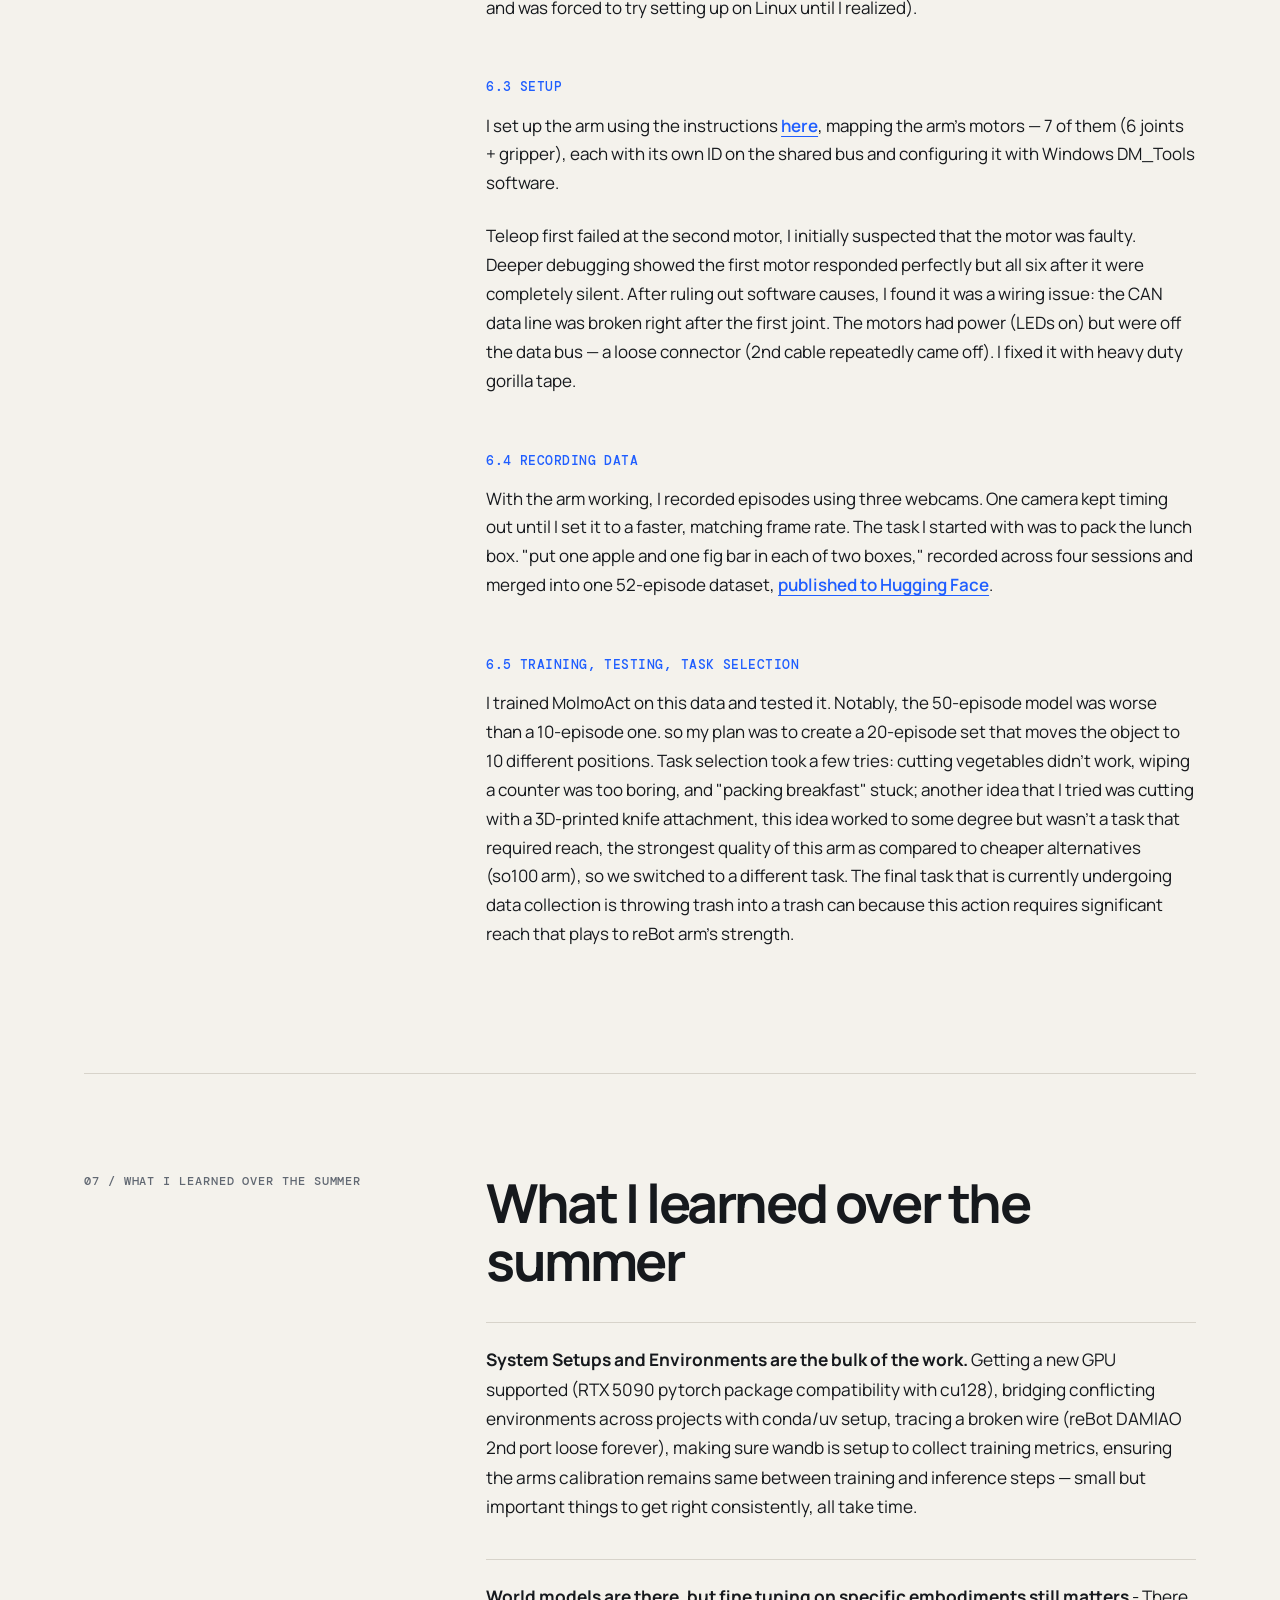
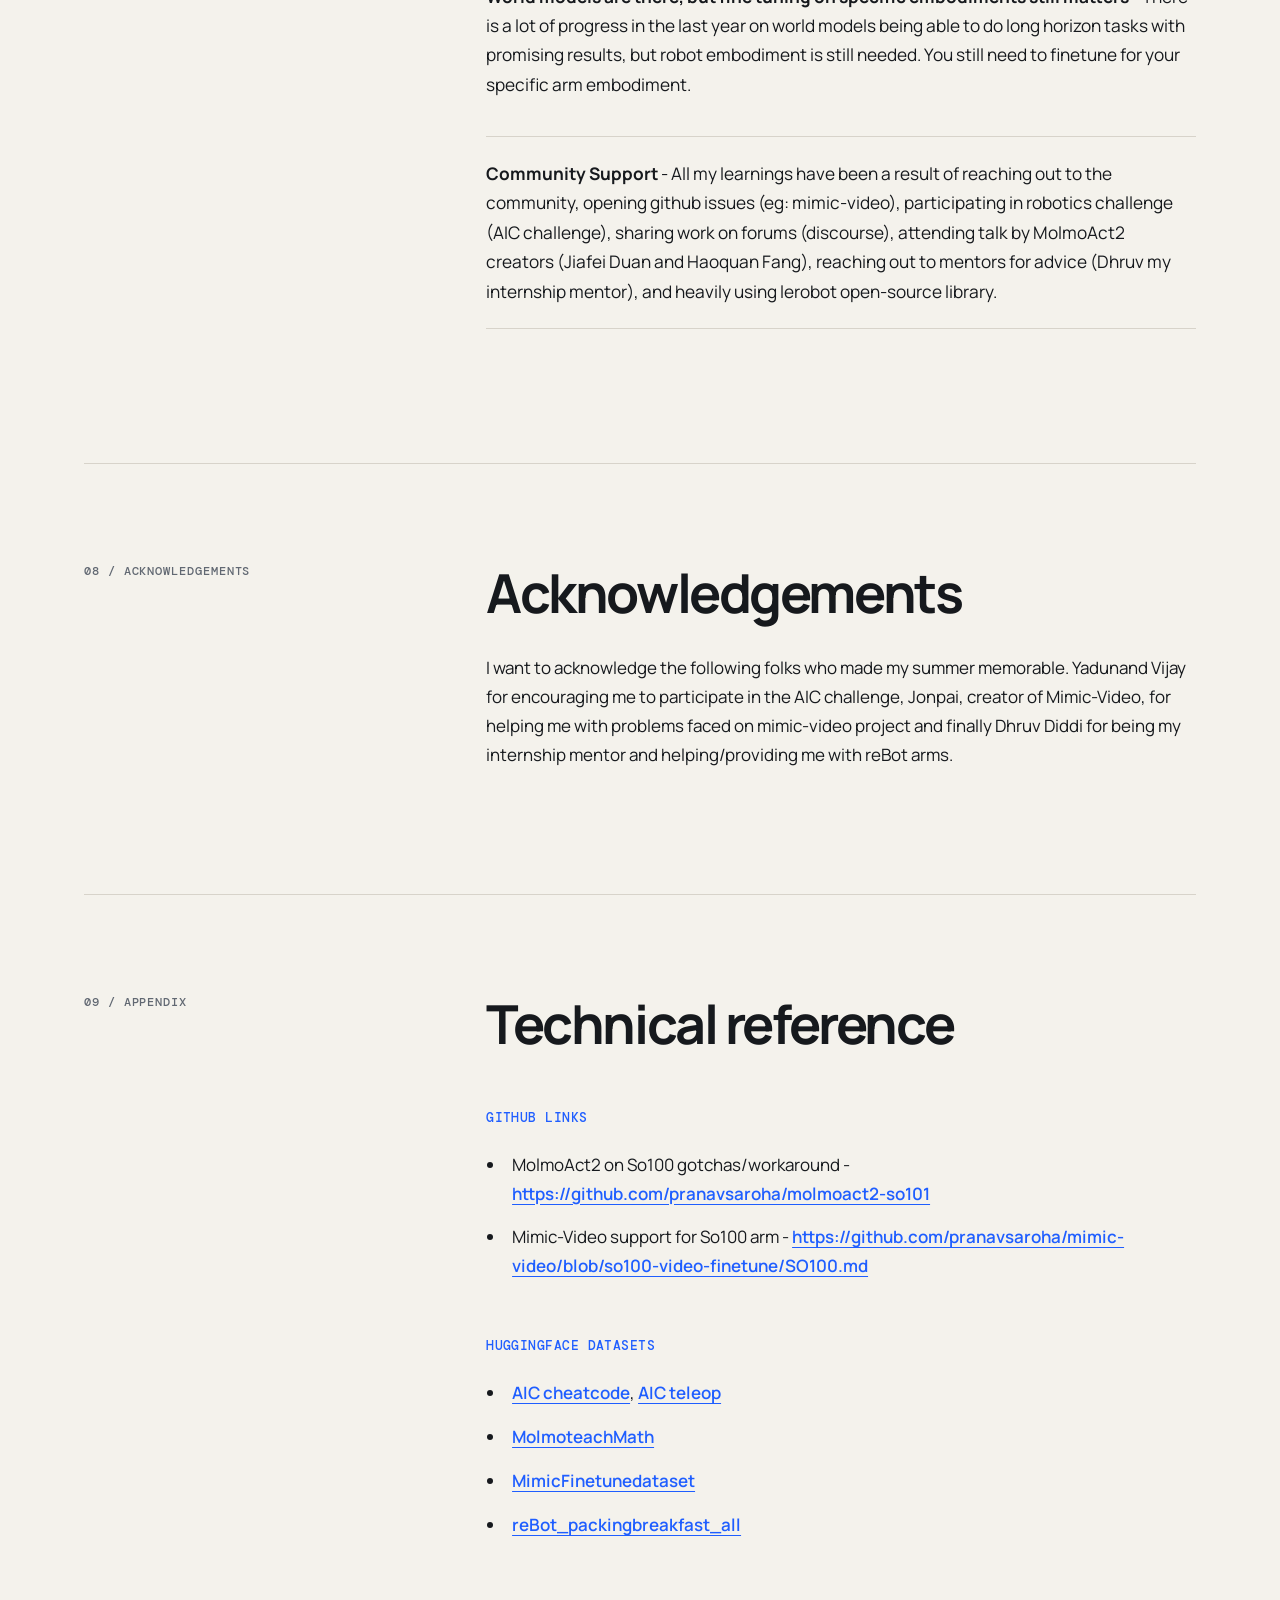
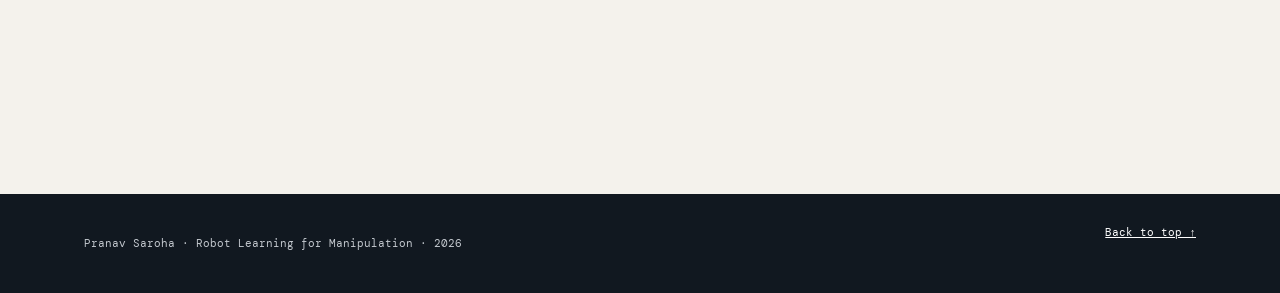
==== commit 7e3e8ffa: "Update index.html" ====
--- a/index.html
+++ b/index.html
@@ -58,7 +58,7 @@
               <li><strong>Project 1 — AIC Challenge (from 4/1):</strong> a contest where a simulated arm has to insert a connector into a port. I inferenced a “cheatcode” policy for expert episodes along with teleoping episodes in gazebo sim, creating a 473 episode finetuning dataset for SmolVLA, pi0.5, and ACT. </li>
               <li><strong>Project 2 — SO100 Video-Action Model (6/8, 6/15, 6/22):</strong> the biggest project. Using <a href="https://github.com/mimic-video/mimic-video" target="_blank" rel="noreferrer">Mimic</a>, I built a policy for the cheap SO100 arm that takes just a single camera image plus a text instruction and outputs action trajectories, then inferenced on the real arm to perform the task. Compared to standard VLAs that require a lot of teleoperation videos, Mimic video policy can predict actions much more efficiently.</li>
               <li><strong>Project 3 — MolmoAct teaching-math app (from 6/15):</strong> an app ("OneInMath") where a kid types a math problem and the robot acts out the steps with blocks to teach how to solve the problem.</li>
-              <li><strong>Project 4 — reBot arm (6/29, 7/6):</strong> Using and setting up a different heavier industrial precision arm (SeeedStudio), collecting data with it, and running MolmoAct on it to perform various household tasks.</li>
+              <li><strong>Project 4 — reBot arm (6/29, 7/6):</strong> Using and setting up a different heavier industrial precision arm (reBot SeeedStudio), collecting data with it, and running MolmoAct on it to perform various household tasks.</li>
             </ul>
             <p><strong>Setup.</strong> A Linux machine with an NVIDIA RTX 5090 did all the training and GPU inference. A MacBook to connect physical So100 arms for teleoperated data collection.</p>
           </div>
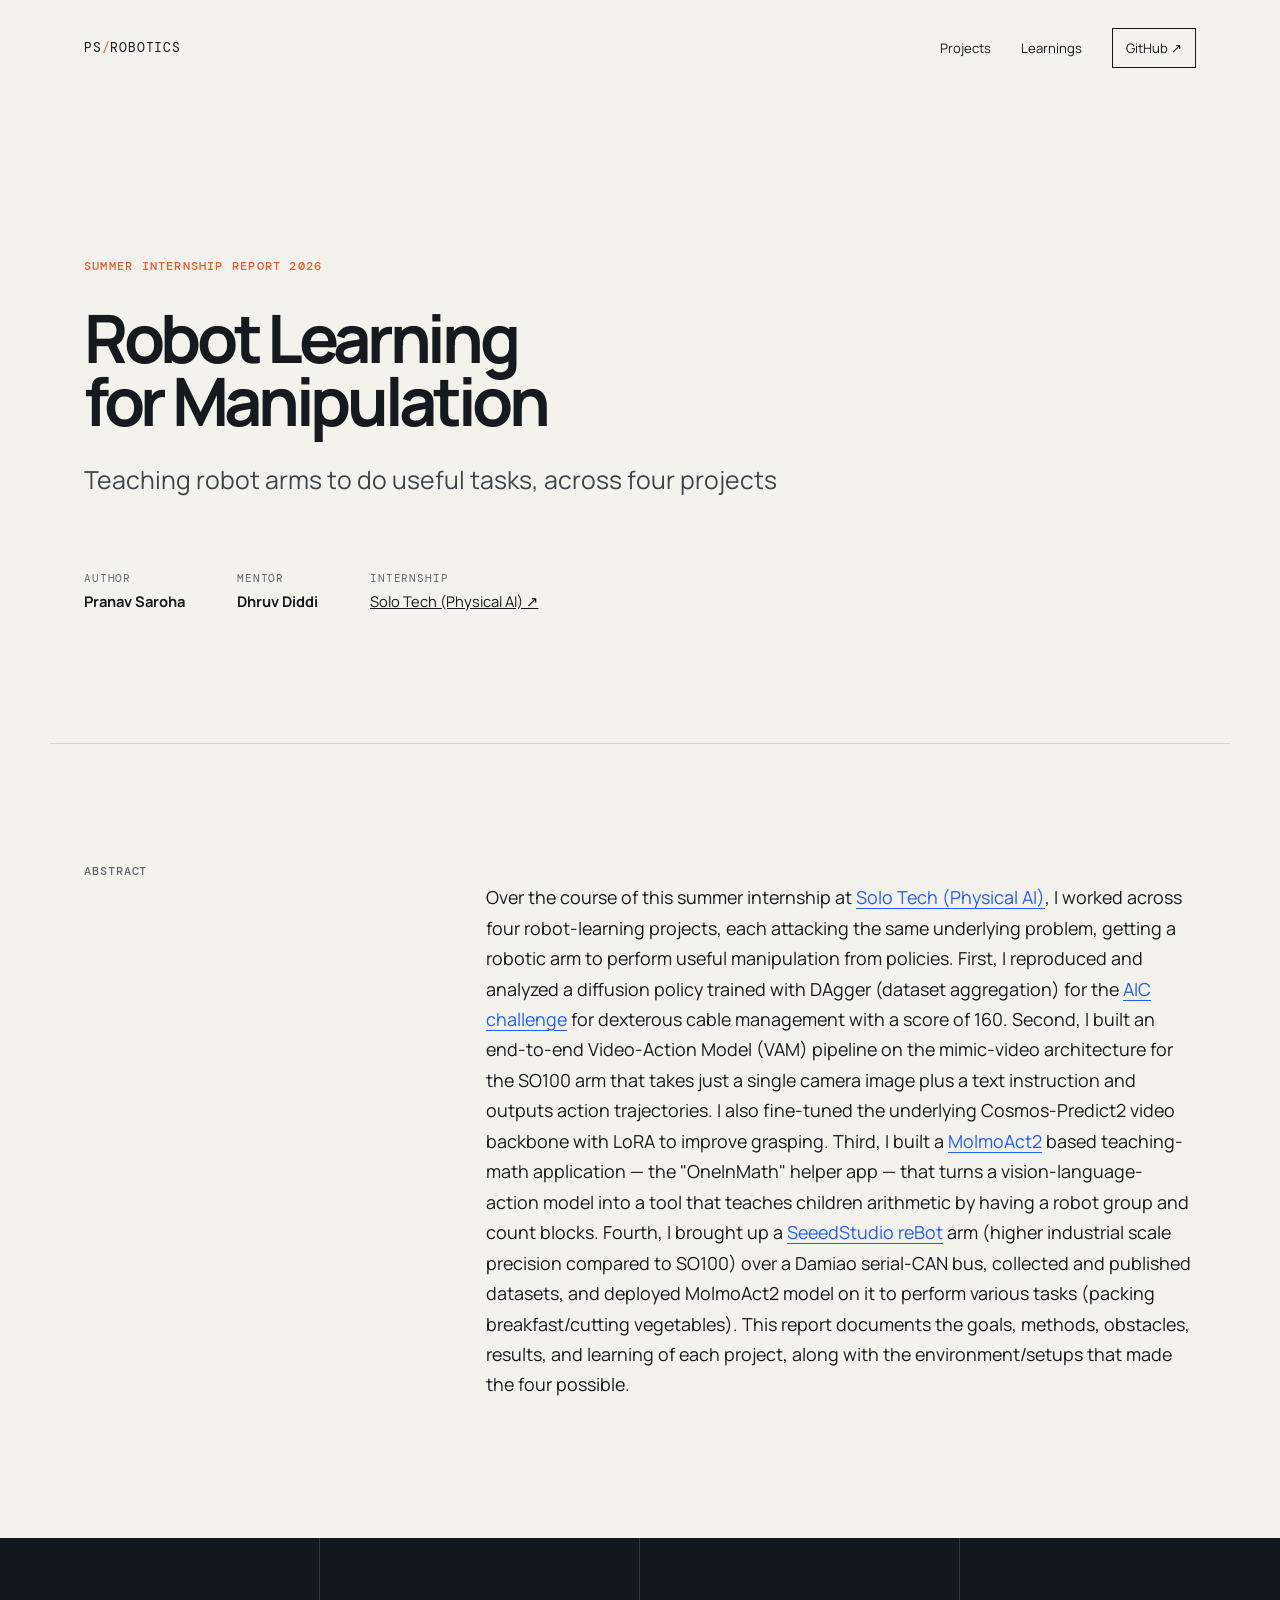
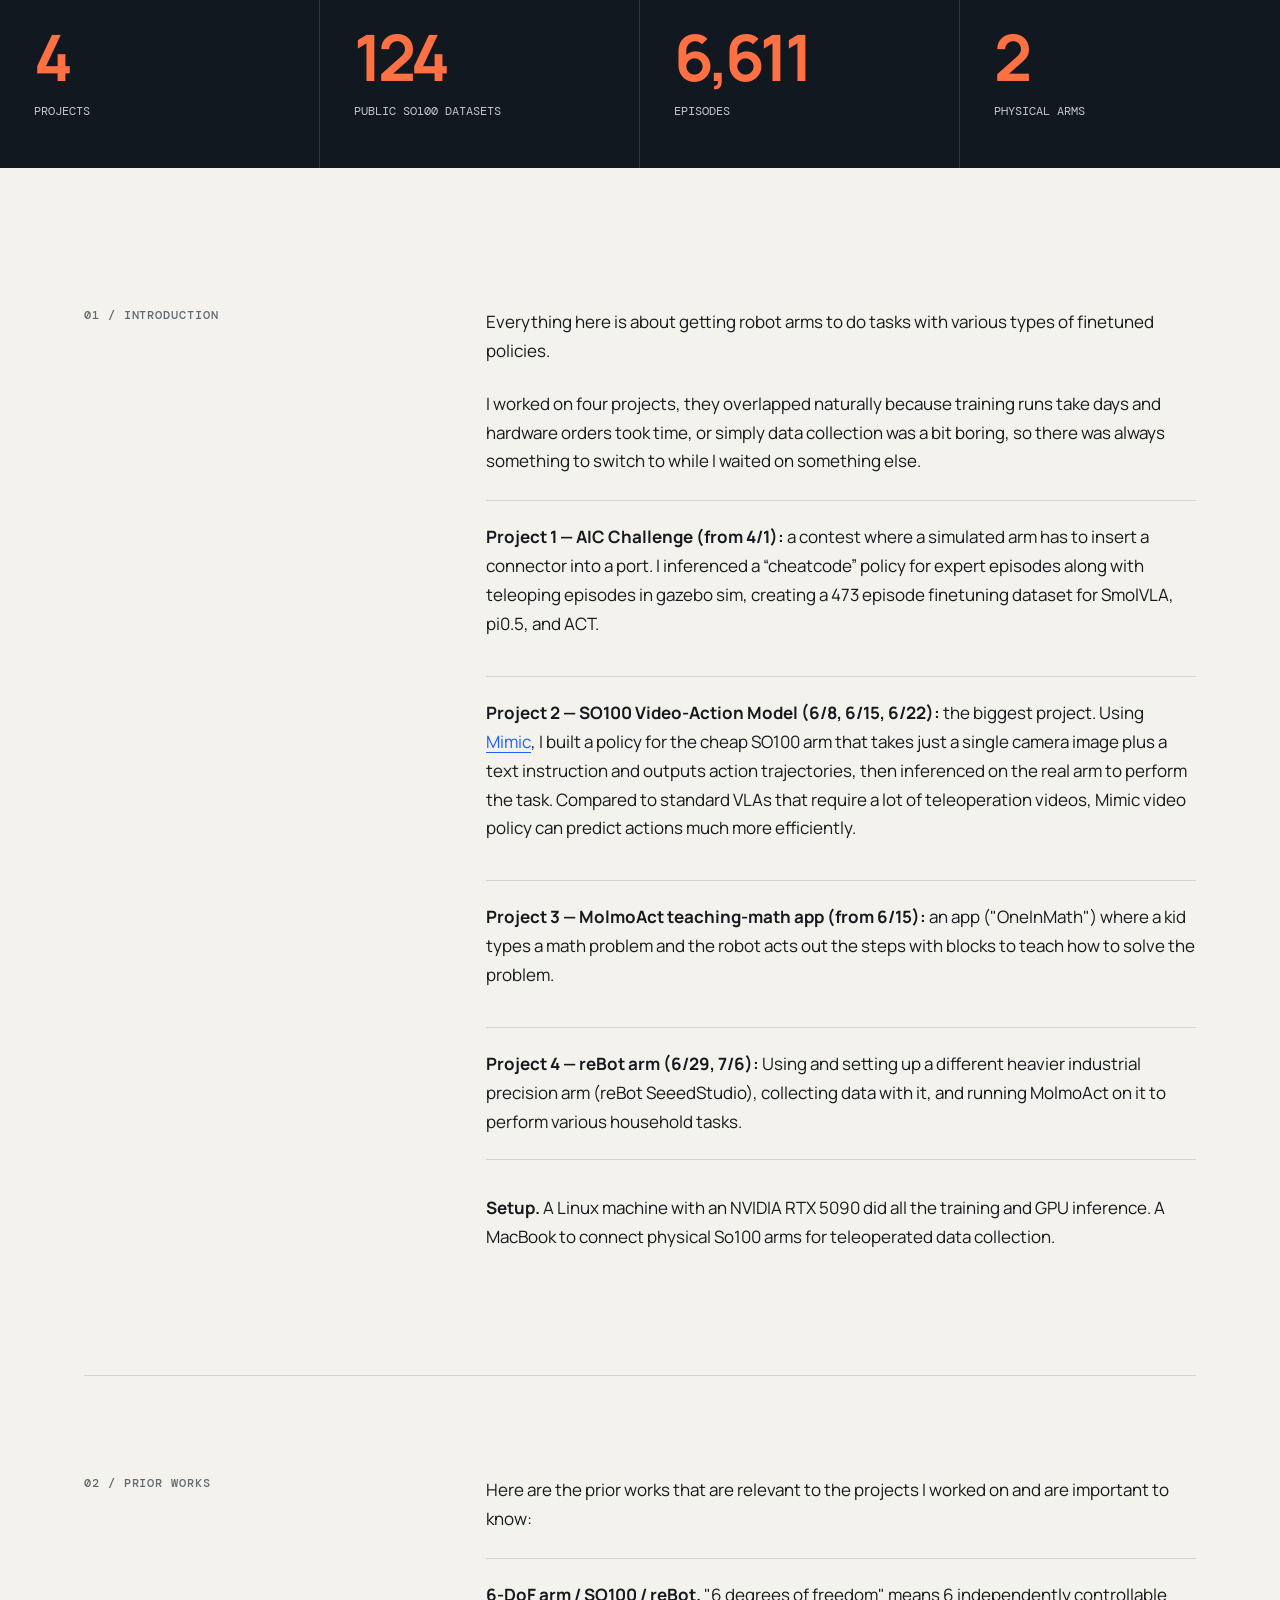
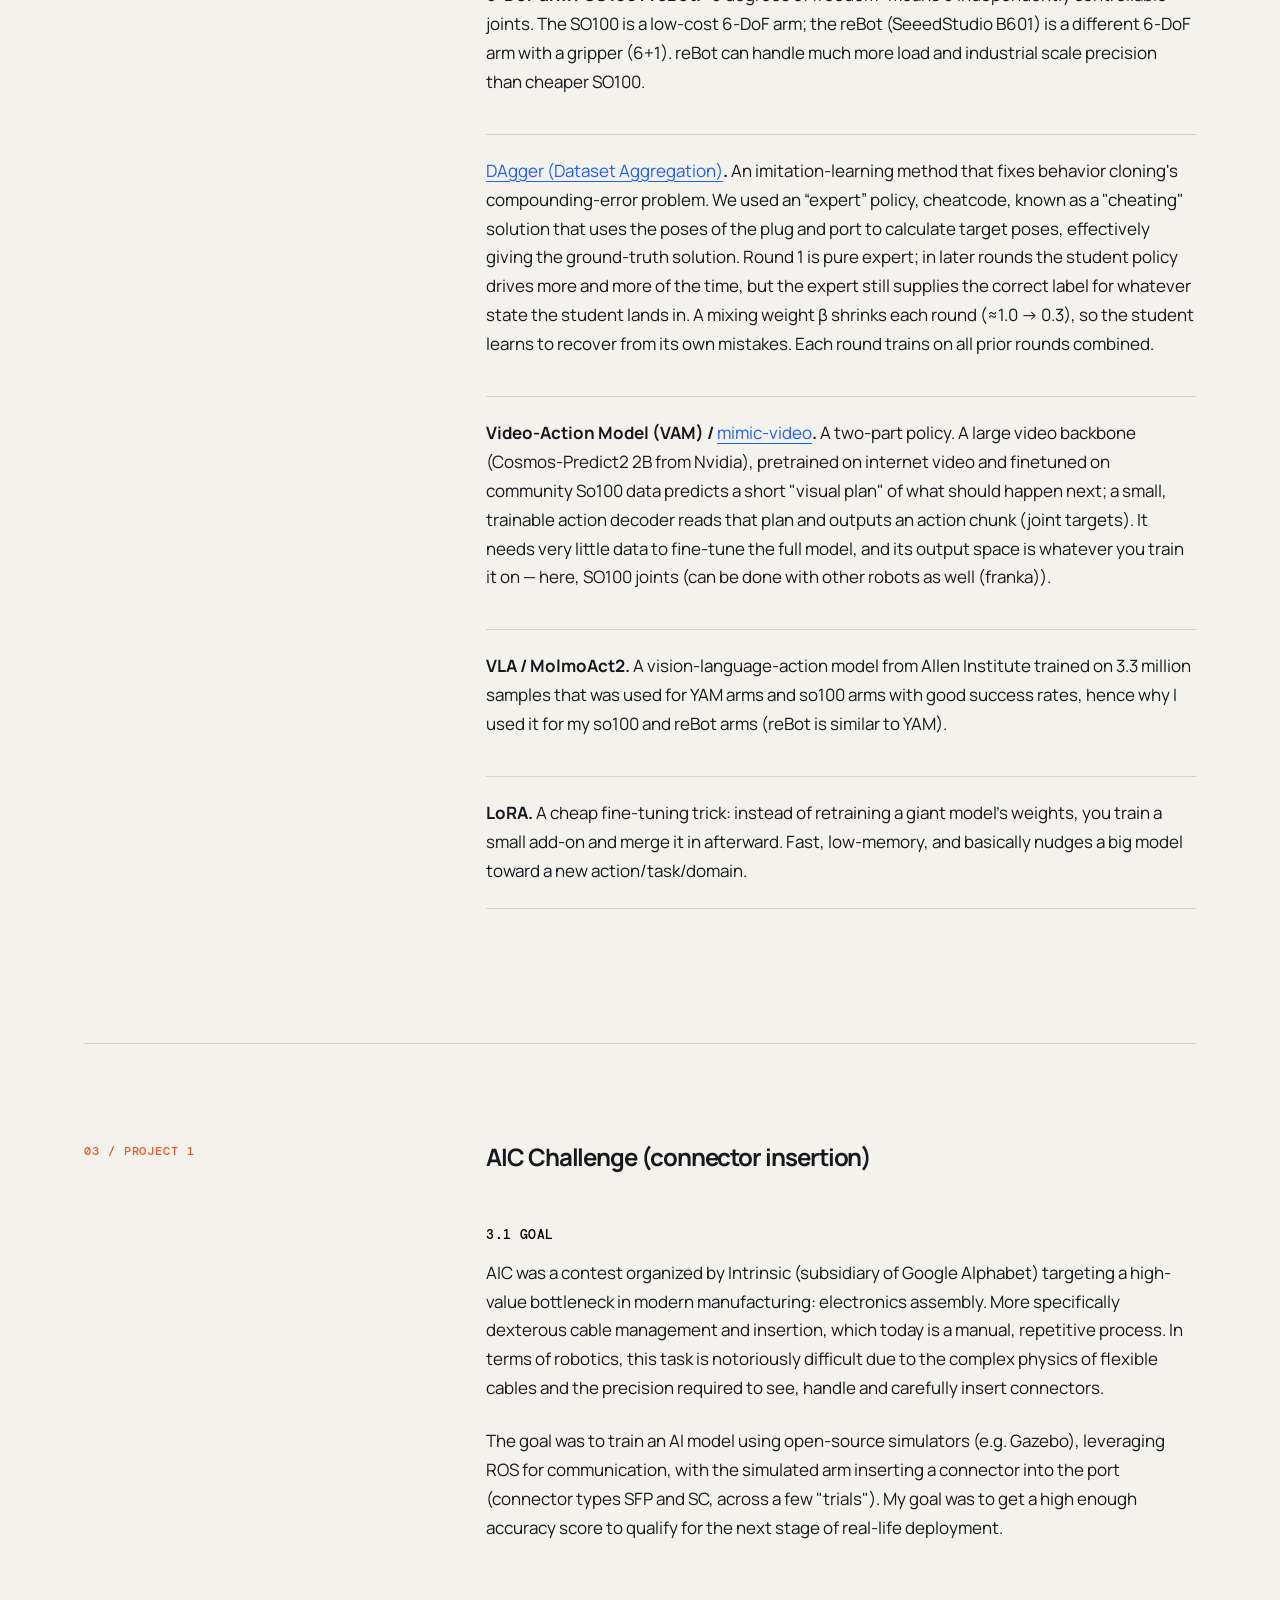
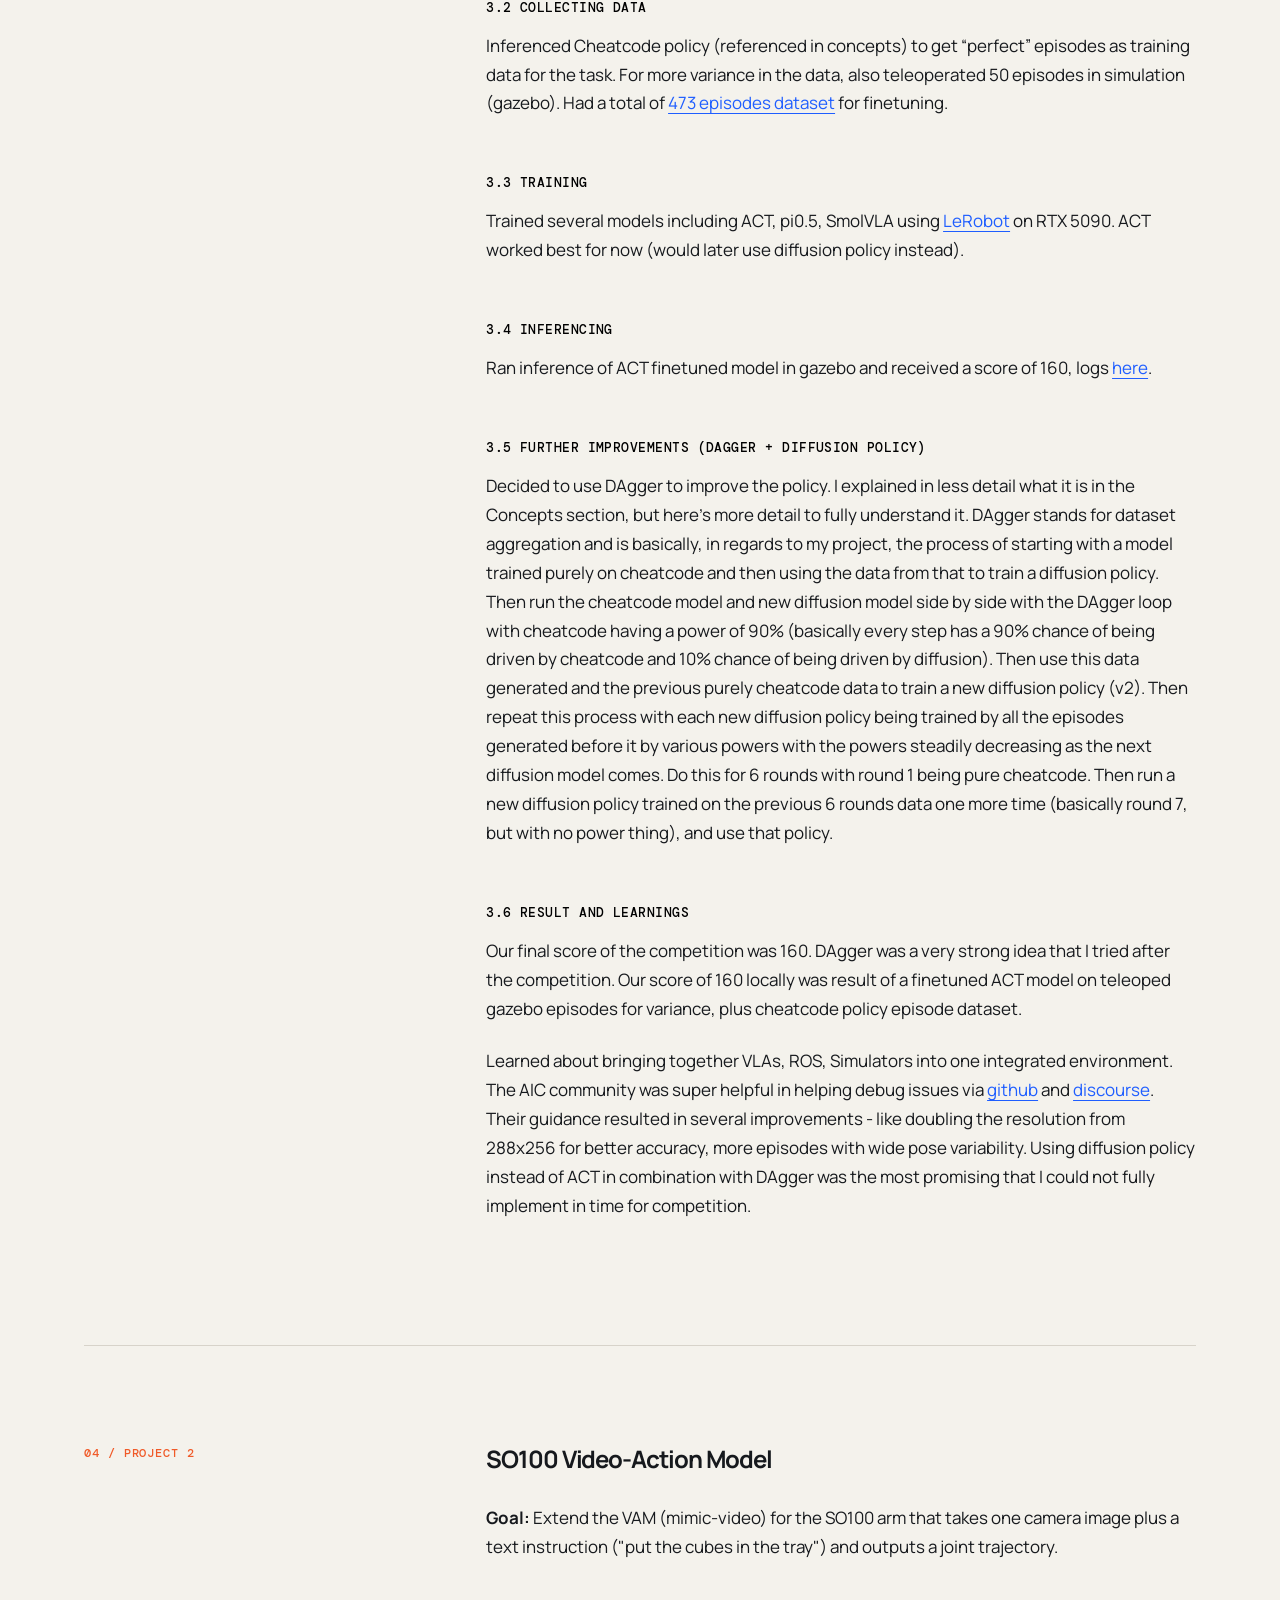
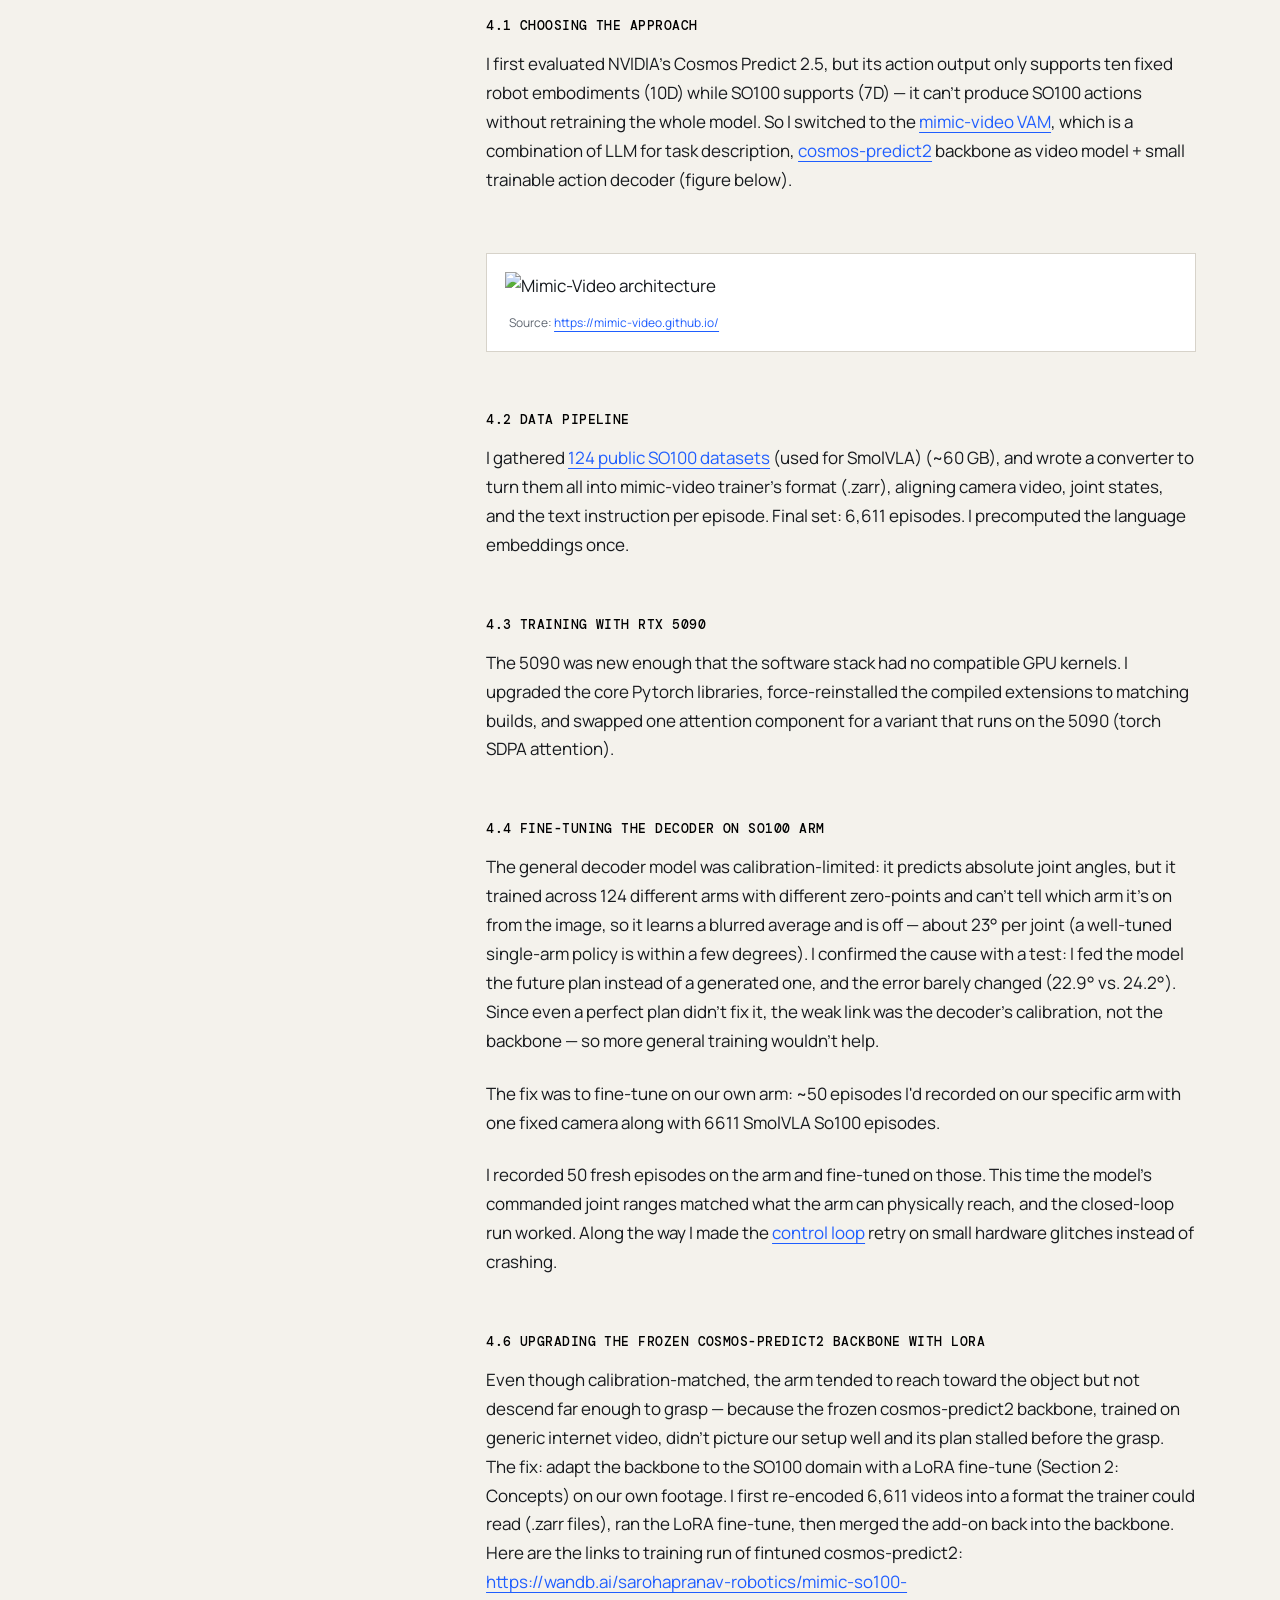
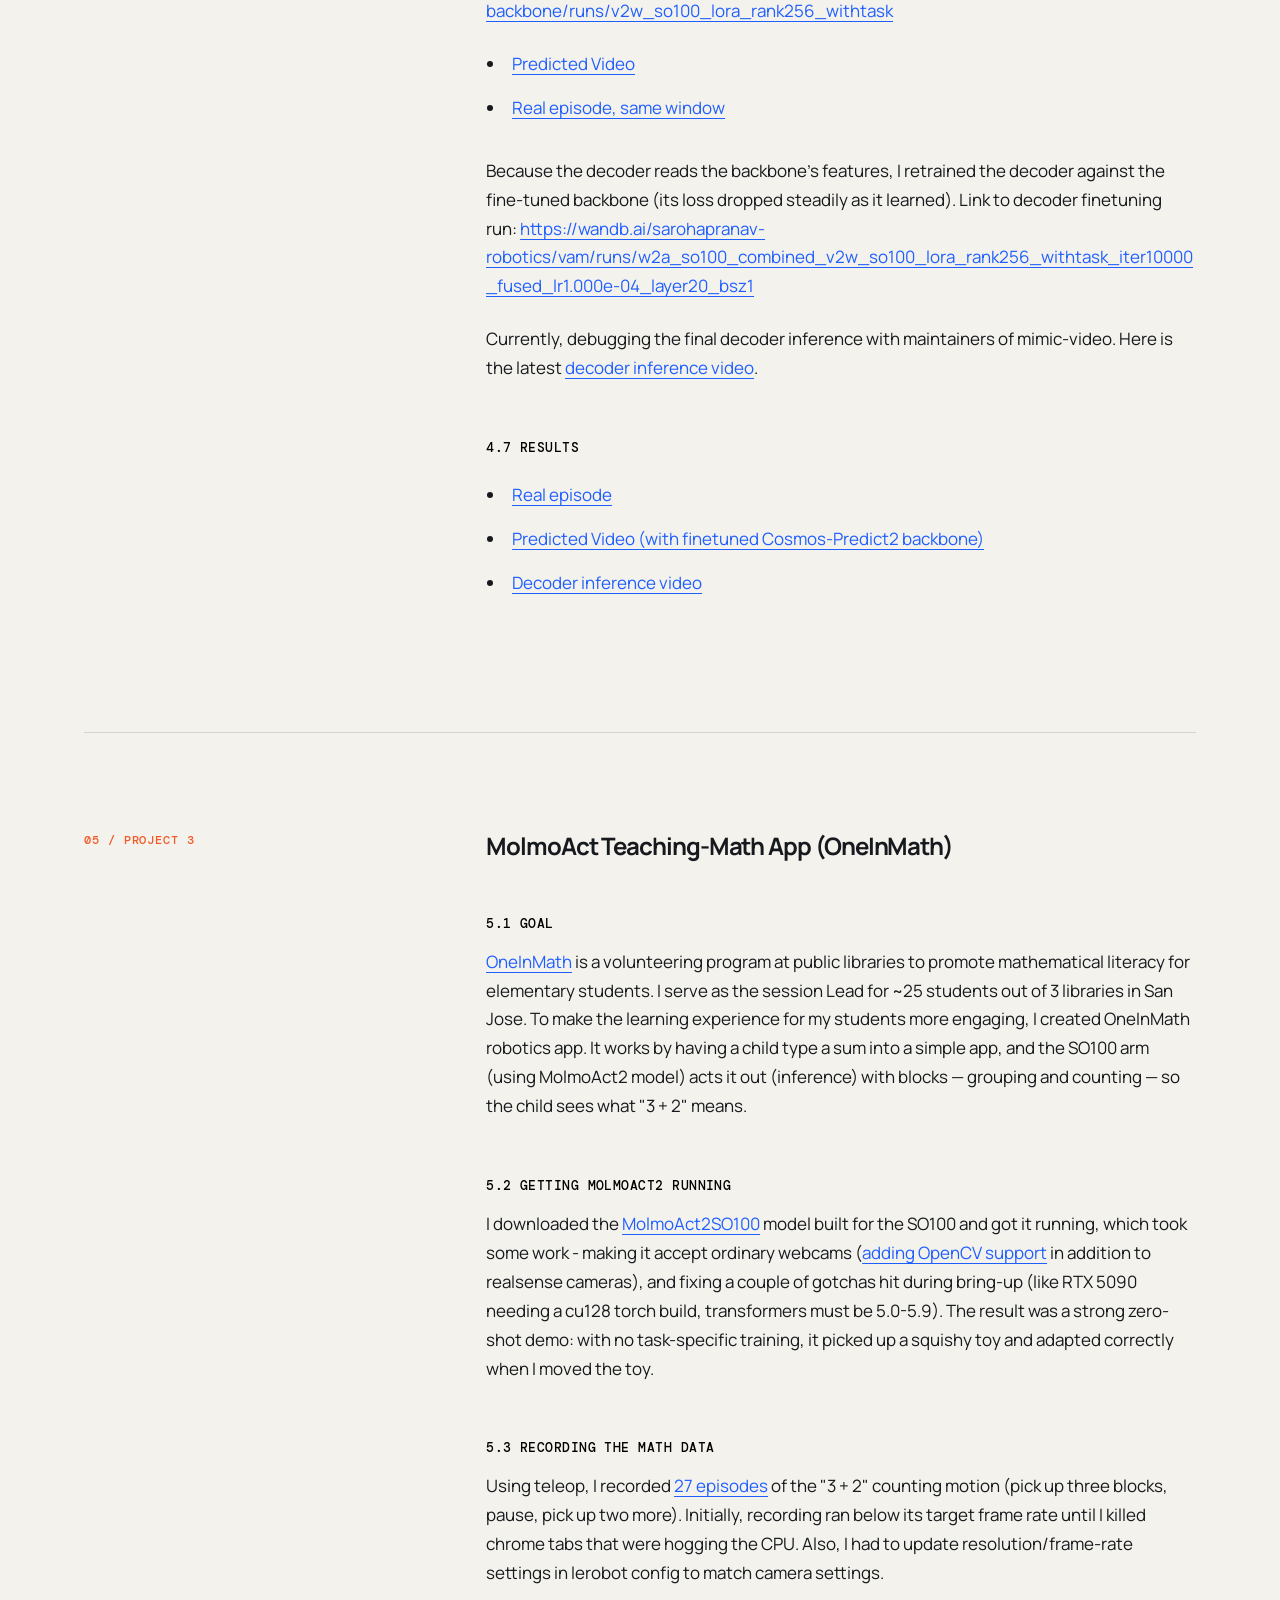
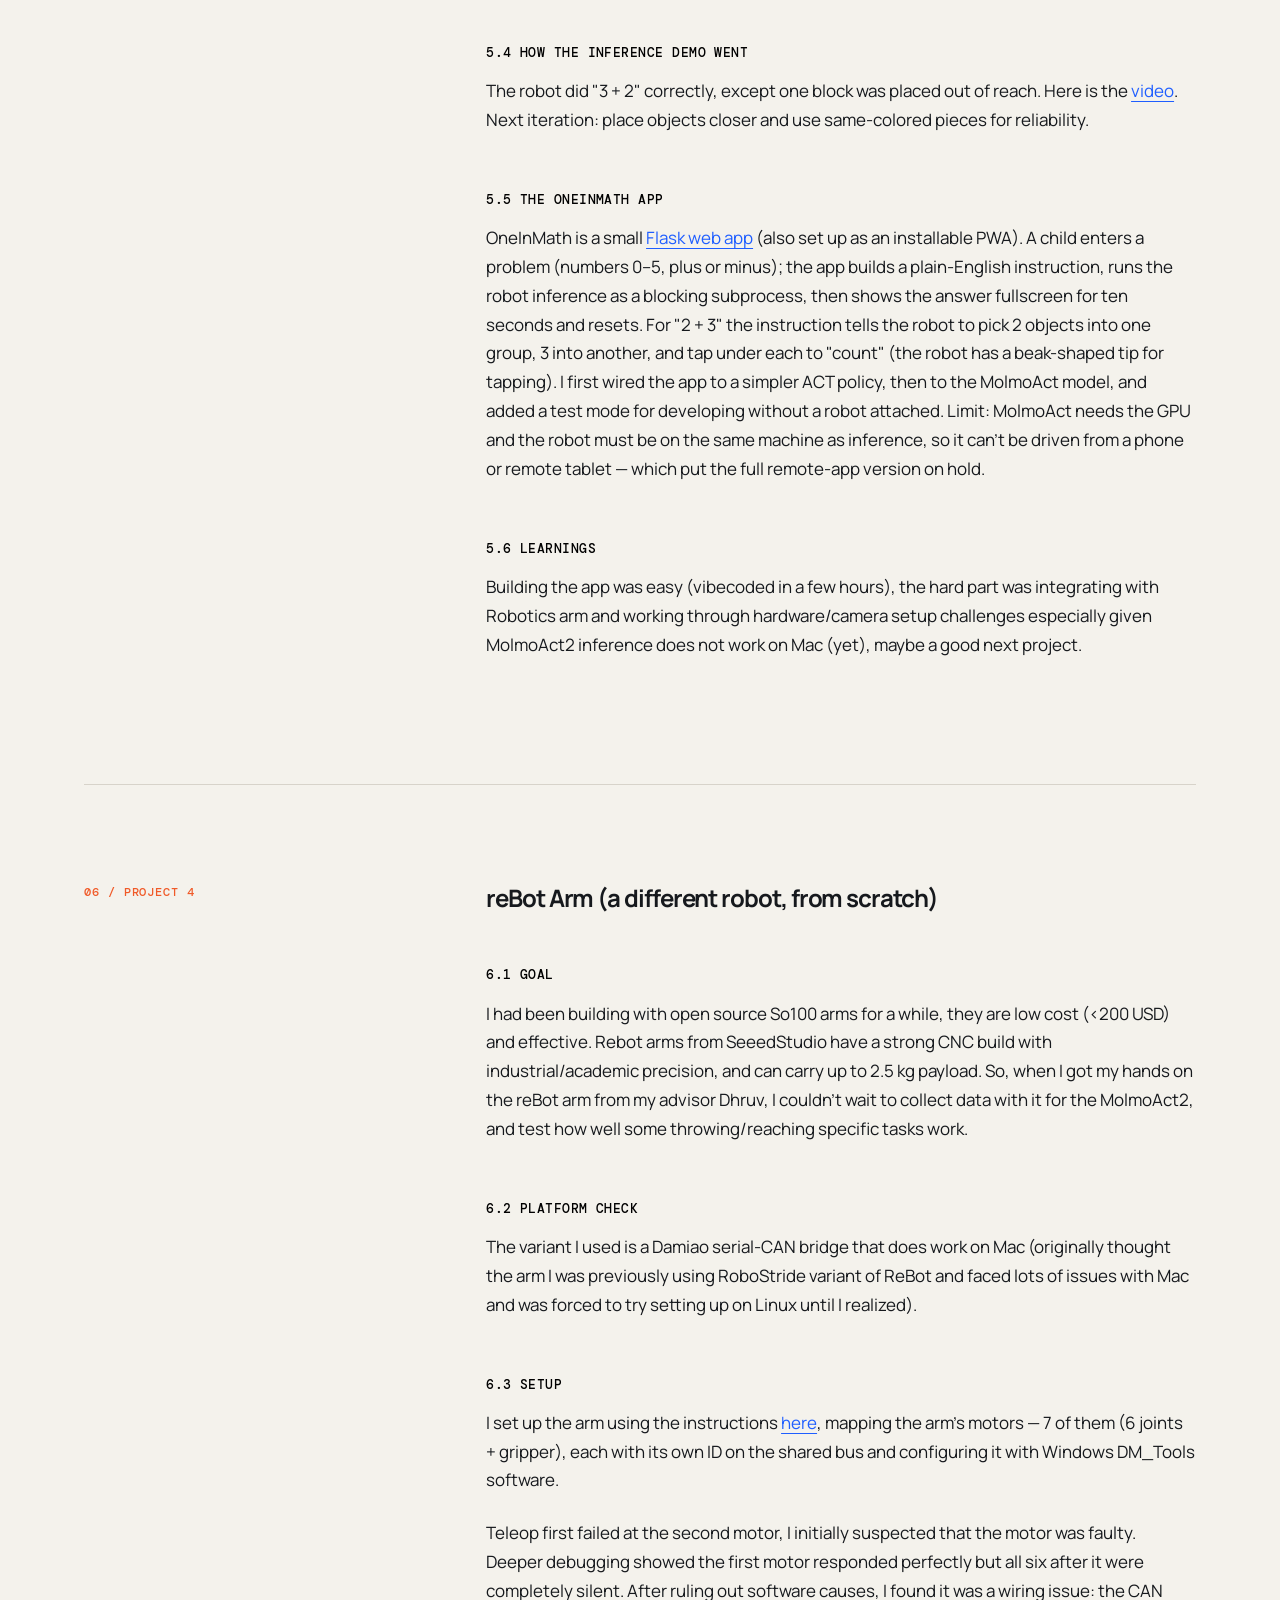
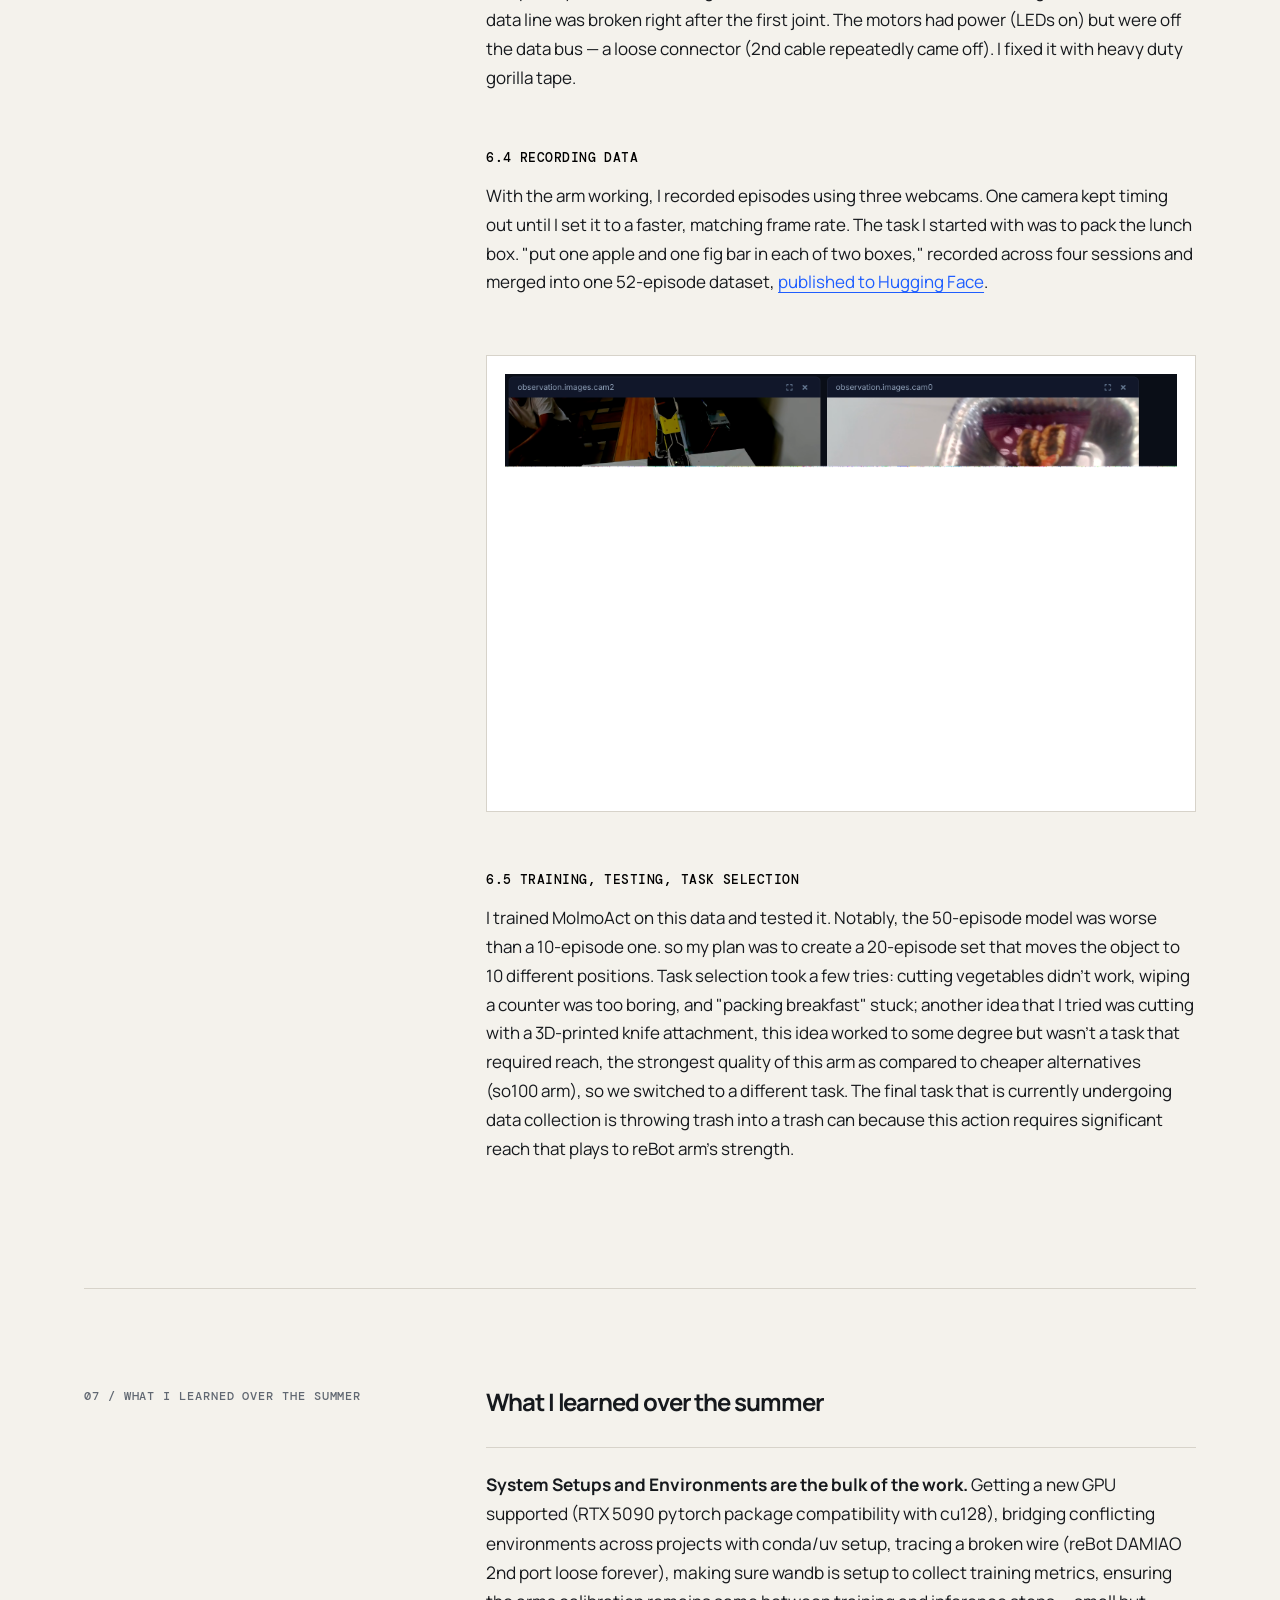
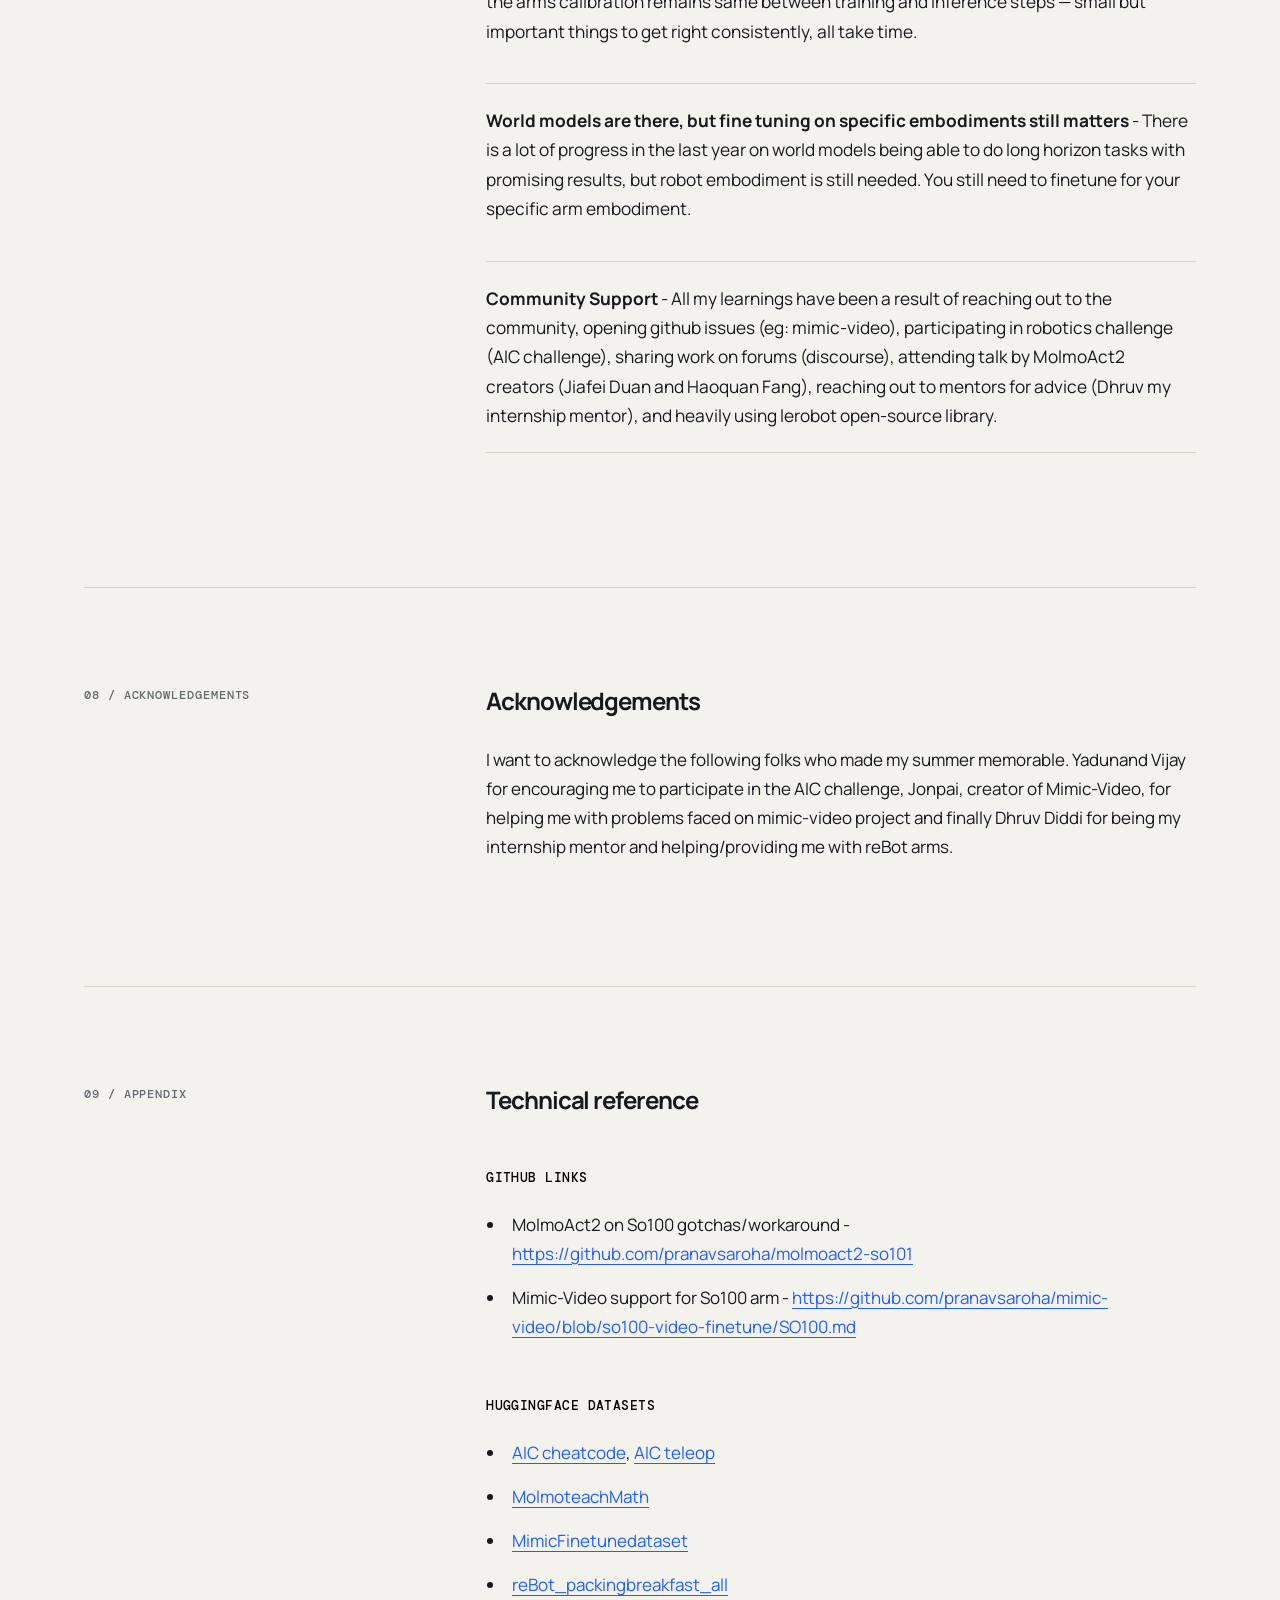
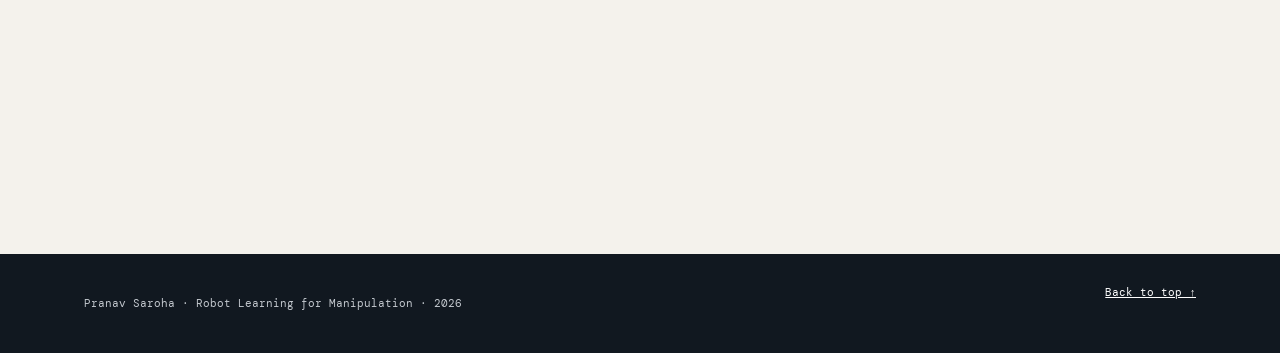
==== commit 15387613: "Add Google Doc recording image to section 6.4" ====
--- a/index.html
+++ b/index.html
@@ -168,6 +168,9 @@
             <p>Teleop first failed at the second motor, I initially suspected that the motor was faulty. Deeper debugging showed the first motor responded perfectly but all six after it were completely silent. After ruling out software causes, I found it was a wiring issue: the CAN data line was broken right after the first joint. The motors had power (LEDs on) but were off the data bus — a loose connector (2nd cable repeatedly came off). I fixed it with heavy duty gorilla tape.</p>
             <h3>6.4 Recording data</h3>
             <p>With the arm working, I recorded episodes using three webcams. One camera kept timing out until I set it to a faster, matching frame rate. The task I started with was to pack the lunch box. "put one apple and one fig bar in each of two boxes," recorded across four sessions and merged into one 52-episode dataset, <a href="https://huggingface.co/datasets/pranavsaroha/reBot_packingbreakfast_all" target="_blank" rel="noreferrer">published to Hugging Face</a>.</p>
+            <figure class="architecture">
+              <img src="assets/rebot-recording.png" alt="Three camera views of the reBot arm recording the breakfast-packing task with apples and fig bars." width="1862" height="1160" style="height: auto; max-height: none;" loading="lazy">
+            </figure>
             <h3>6.5 Training, testing, task selection</h3>
             <p>I trained MolmoAct on this data and tested it. Notably, the 50-episode model was worse than a 10-episode one. so my plan was to create a 20-episode set that moves the object to 10 different positions. Task selection took a few tries: cutting vegetables didn't work, wiping a counter was too boring, and "packing breakfast" stuck; another idea that I tried was cutting with a 3D-printed knife attachment, this idea worked to some degree but wasn’t a task that required reach, the strongest quality of this arm as compared to cheaper alternatives (so100 arm), so we switched to a different task. The final task that is currently undergoing data collection is throwing trash into a trash can because this action requires significant reach that plays to reBot arm’s strength.</p>
           </div>
--- a/styles.css
+++ b/styles.css
@@ -20,7 +20,7 @@
   font-size: 17px;
   line-height: 1.7;
 }
-a { color: inherit; }
+a { color: inherit; font-weight: 400; }
 .progress { position: fixed; z-index: 50; inset: 0 0 auto; height: 3px; background: transparent; }
 .progress span { display: block; width: 0; height: 100%; background: var(--orange); }
 
@@ -35,10 +35,10 @@
   justify-content: space-between;
   gap: 24px;
 }
-.brand { font: 500 .84rem/1 "DM Mono", monospace; letter-spacing: .06em; text-decoration: none; }
+.brand { font: 400 .84rem/1 "DM Mono", monospace; letter-spacing: .06em; text-decoration: none; }
 .brand span { color: var(--orange); }
 nav { display: flex; align-items: center; gap: 30px; }
-nav a { font-size: .82rem; font-weight: 700; text-decoration: none; }
+nav a { font-size: .82rem; font-weight: 400; text-decoration: none; }
 .nav-button { border: 1px solid var(--ink); padding: 8px 13px; }
 
 main { overflow: hidden; }
@@ -93,7 +93,7 @@
 .timeline-item p { max-width: 780px; color: var(--muted); }
 blockquote { margin: 58px 0; padding: 35px 0 35px 35px; border-left: 5px solid var(--blue); font-size: clamp(1.35rem, 2.7vw, 2.1rem); line-height: 1.4; font-weight: 600; letter-spacing: -.025em; }
 .link-row { display: flex; flex-wrap: wrap; gap: 12px 30px; margin-top: 42px; }
-.link-row a { color: var(--blue); font-weight: 700; text-underline-offset: 4px; }
+.link-row a { color: var(--blue); font-weight: 400; text-underline-offset: 4px; }
 .result-note { margin-top: 48px; padding: 26px 30px; background: #e8e5dc; border-left: 4px solid var(--orange); }
 
 .lessons { background: var(--blue); color: white; padding: 120px max(34px, calc((100vw - var(--max)) / 2 + 34px)); }
@@ -111,10 +111,10 @@
 .report-section { display: grid; grid-template-columns: 1fr 2.1fr; gap: 64px; padding: 100px 0; border-bottom: 1px solid var(--line); }
 .report-section:last-child { border-bottom: 0; }
 .prose { min-width: 0; }
-.prose h2 { margin: 0 0 32px; font-size: clamp(2rem, 4.2vw, 3.65rem); line-height: 1.08; letter-spacing: -.045em; }
-.prose h3 { margin: 55px 0 15px; color: var(--blue); font: 500 .82rem/1.45 "DM Mono", monospace; letter-spacing: .035em; text-transform: uppercase; }
+.prose h2 { margin: 0 0 32px; font-size: 24px; line-height: 1.08; letter-spacing: -.045em; }
+.prose h3 { margin: 55px 0 15px; color: #000; font: 500 .82rem/1.45 "DM Mono", monospace; letter-spacing: .035em; text-transform: uppercase; }
 .prose p { max-width: 820px; margin: 0 0 24px; }
-.prose a, .overview-copy a { color: var(--blue); font-weight: 600; text-underline-offset: 4px; }
+.prose a, .overview-copy a { color: var(--blue); font-weight: 400; text-underline-offset: 4px; }
 .prose ul { max-width: 840px; margin: 24px 0 34px; padding-left: 1.25rem; }
 .prose li { margin-bottom: 15px; padding-left: 6px; }
 .project-list, .concept-list { list-style: none; padding-left: 0 !important; }
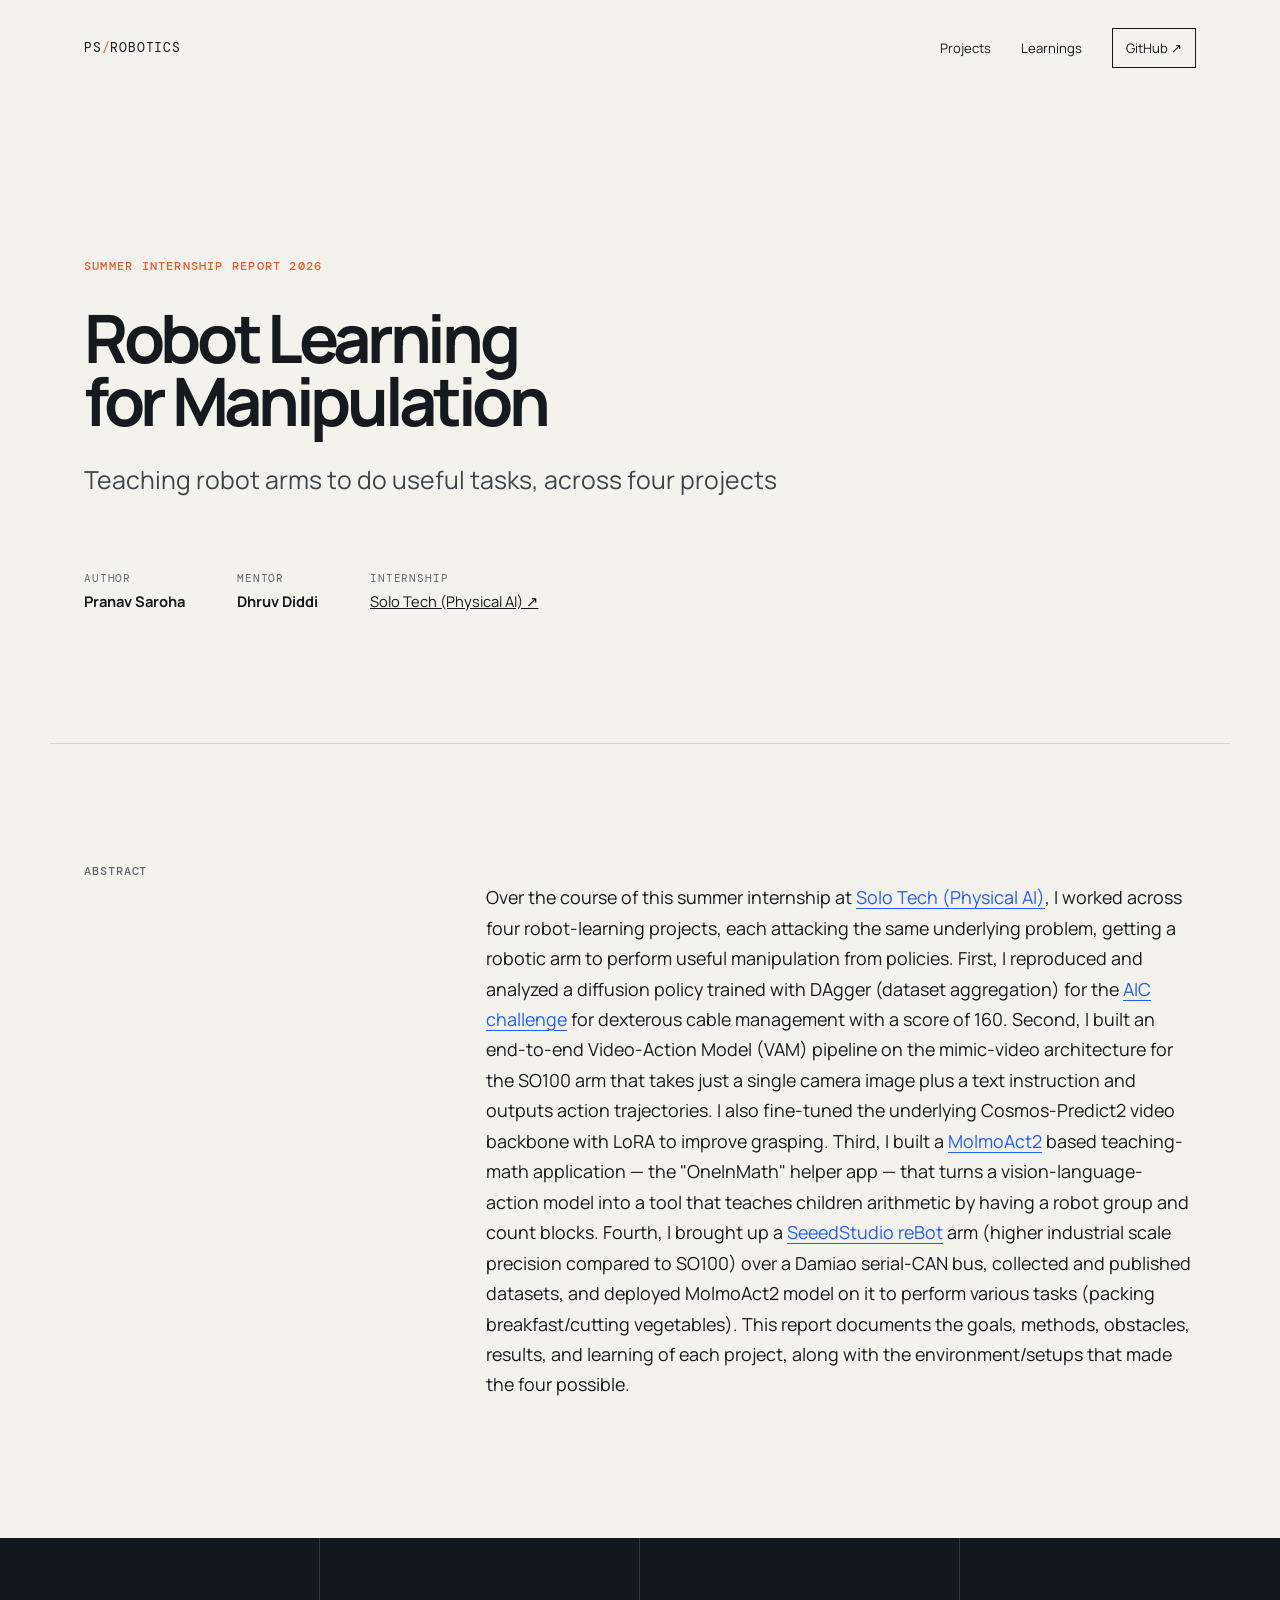
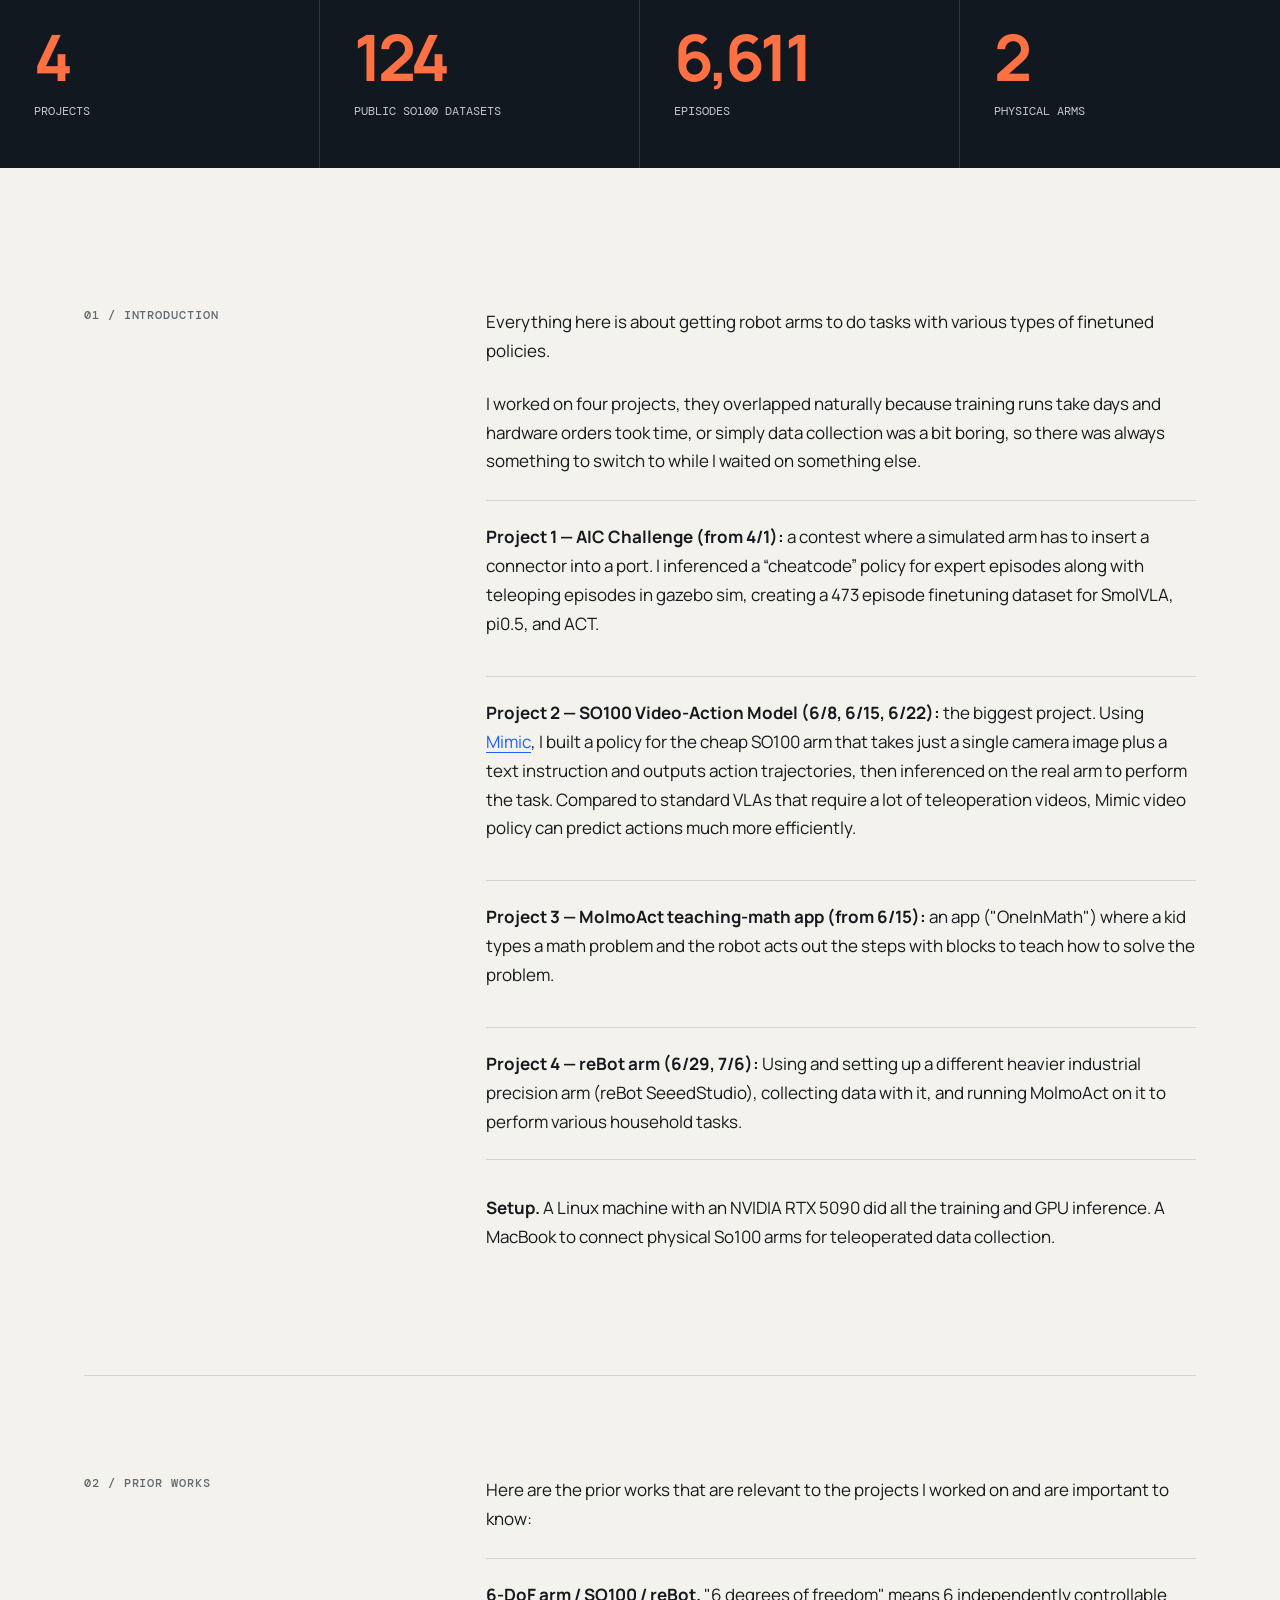
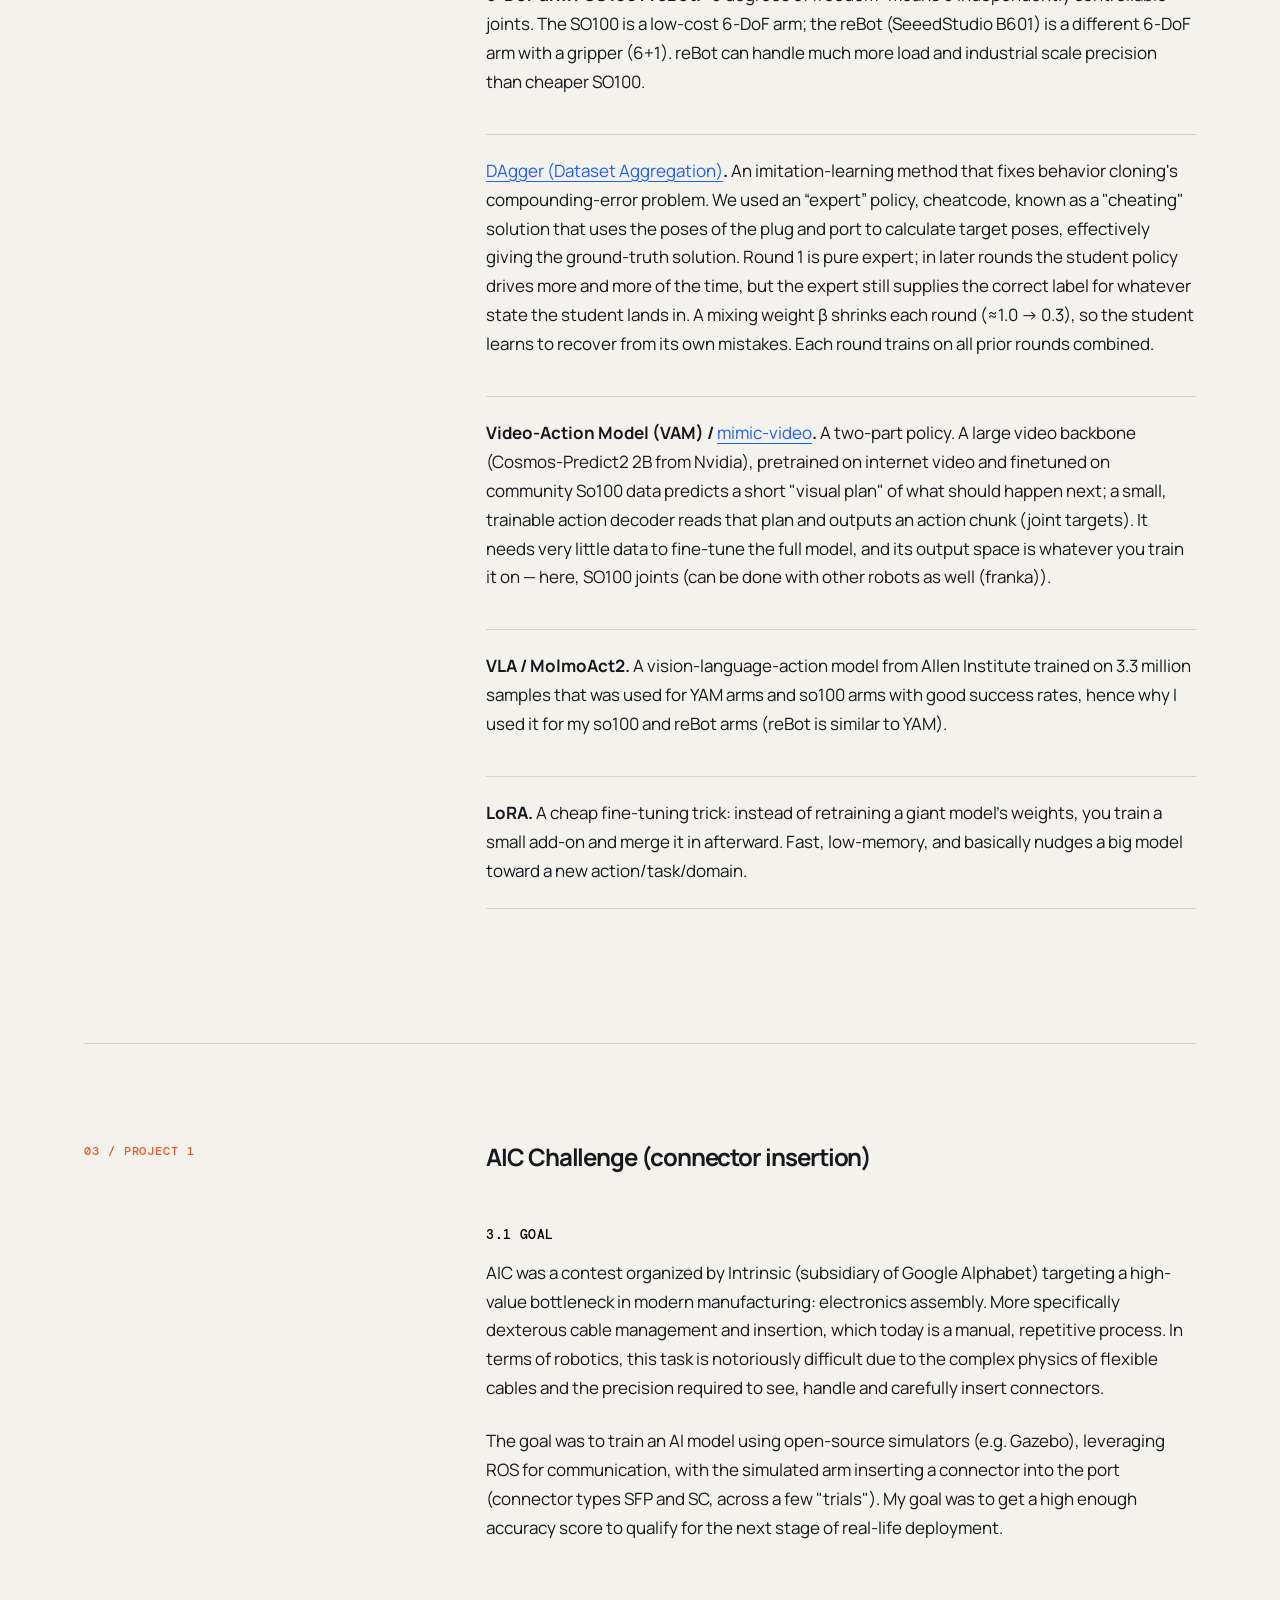
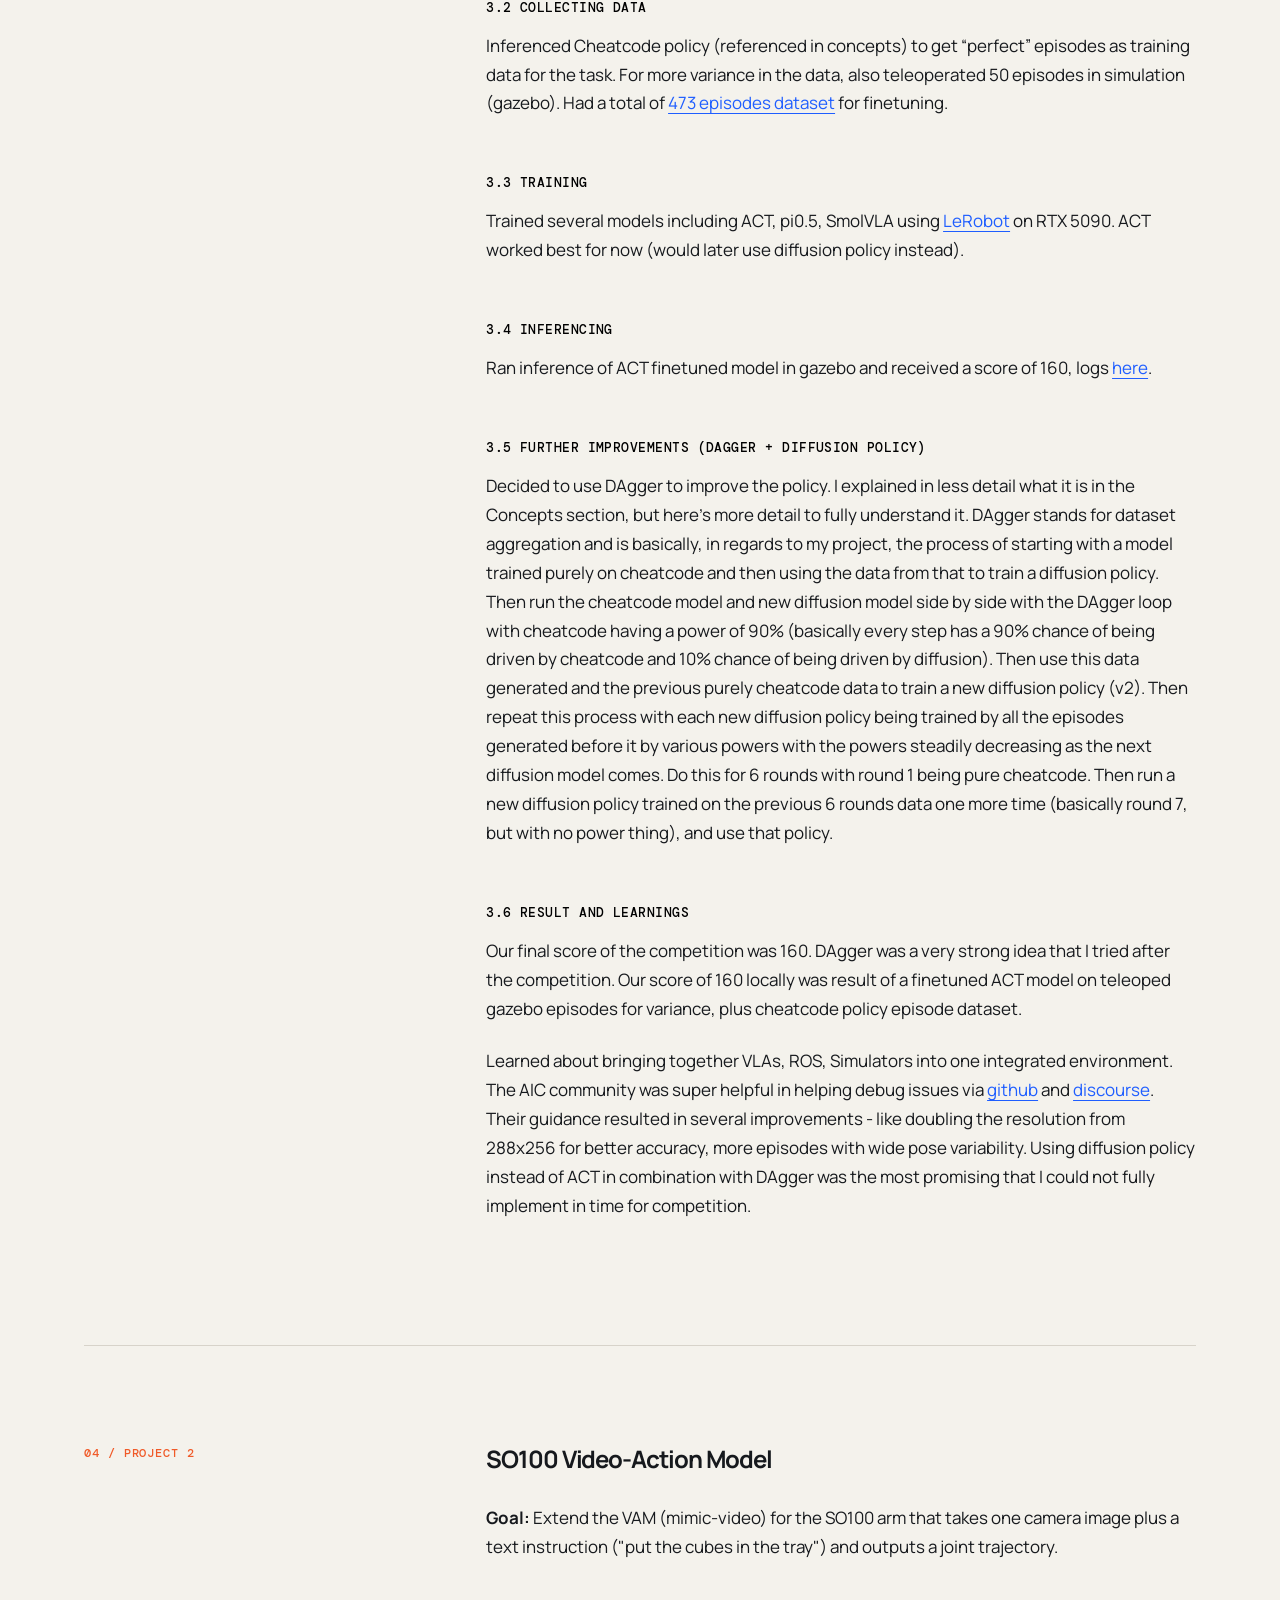
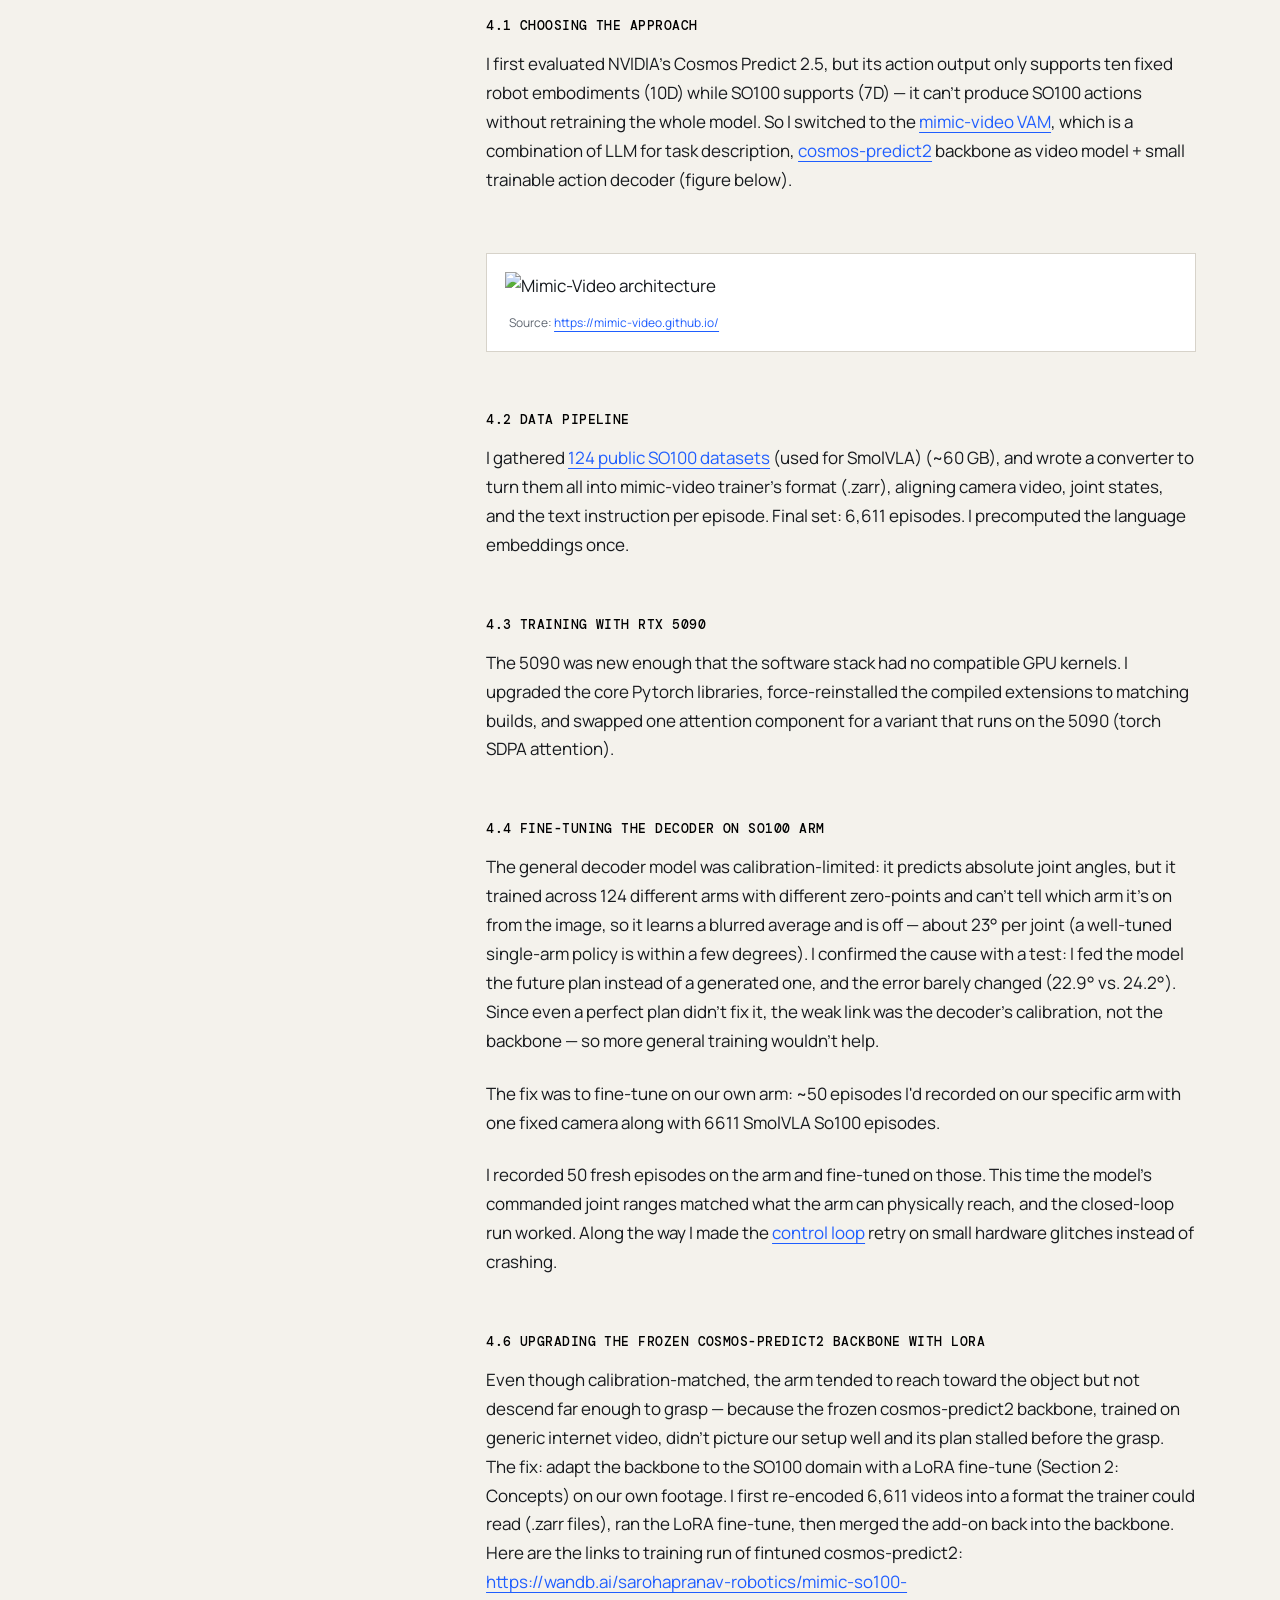
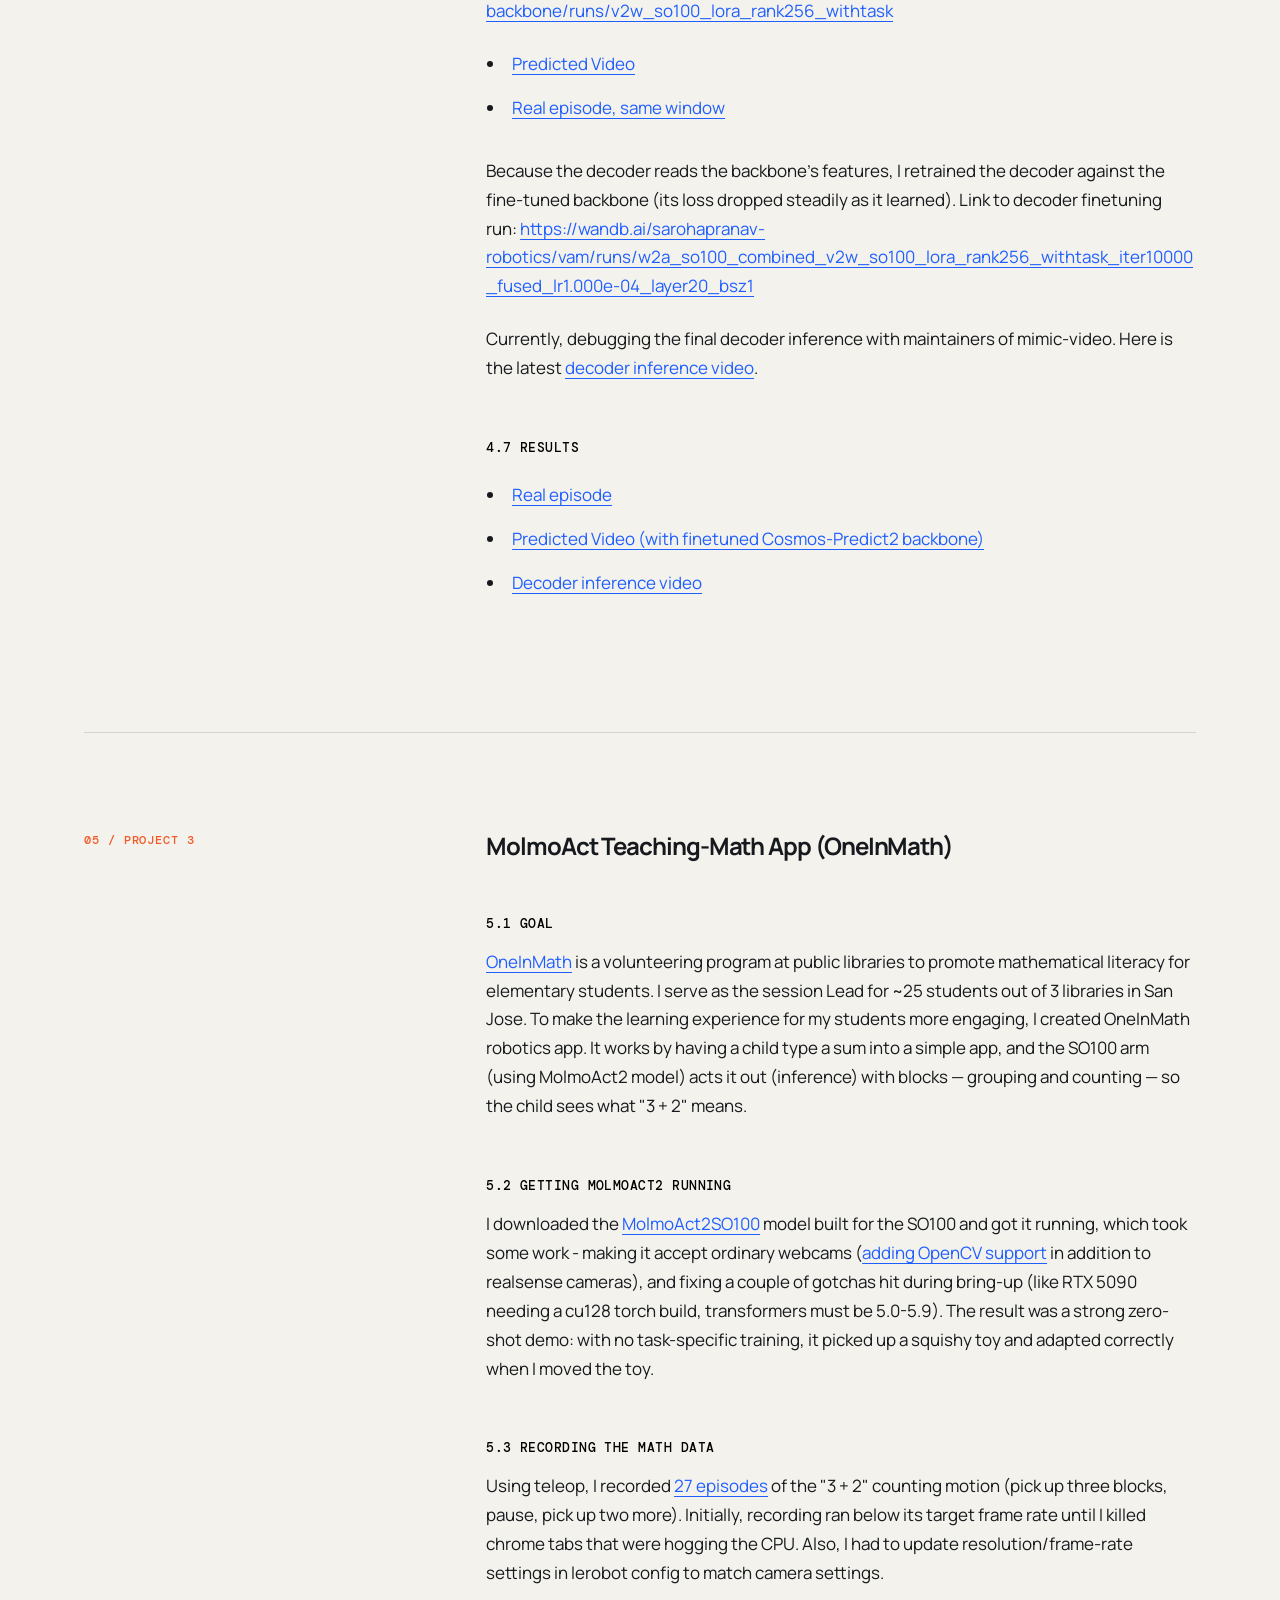
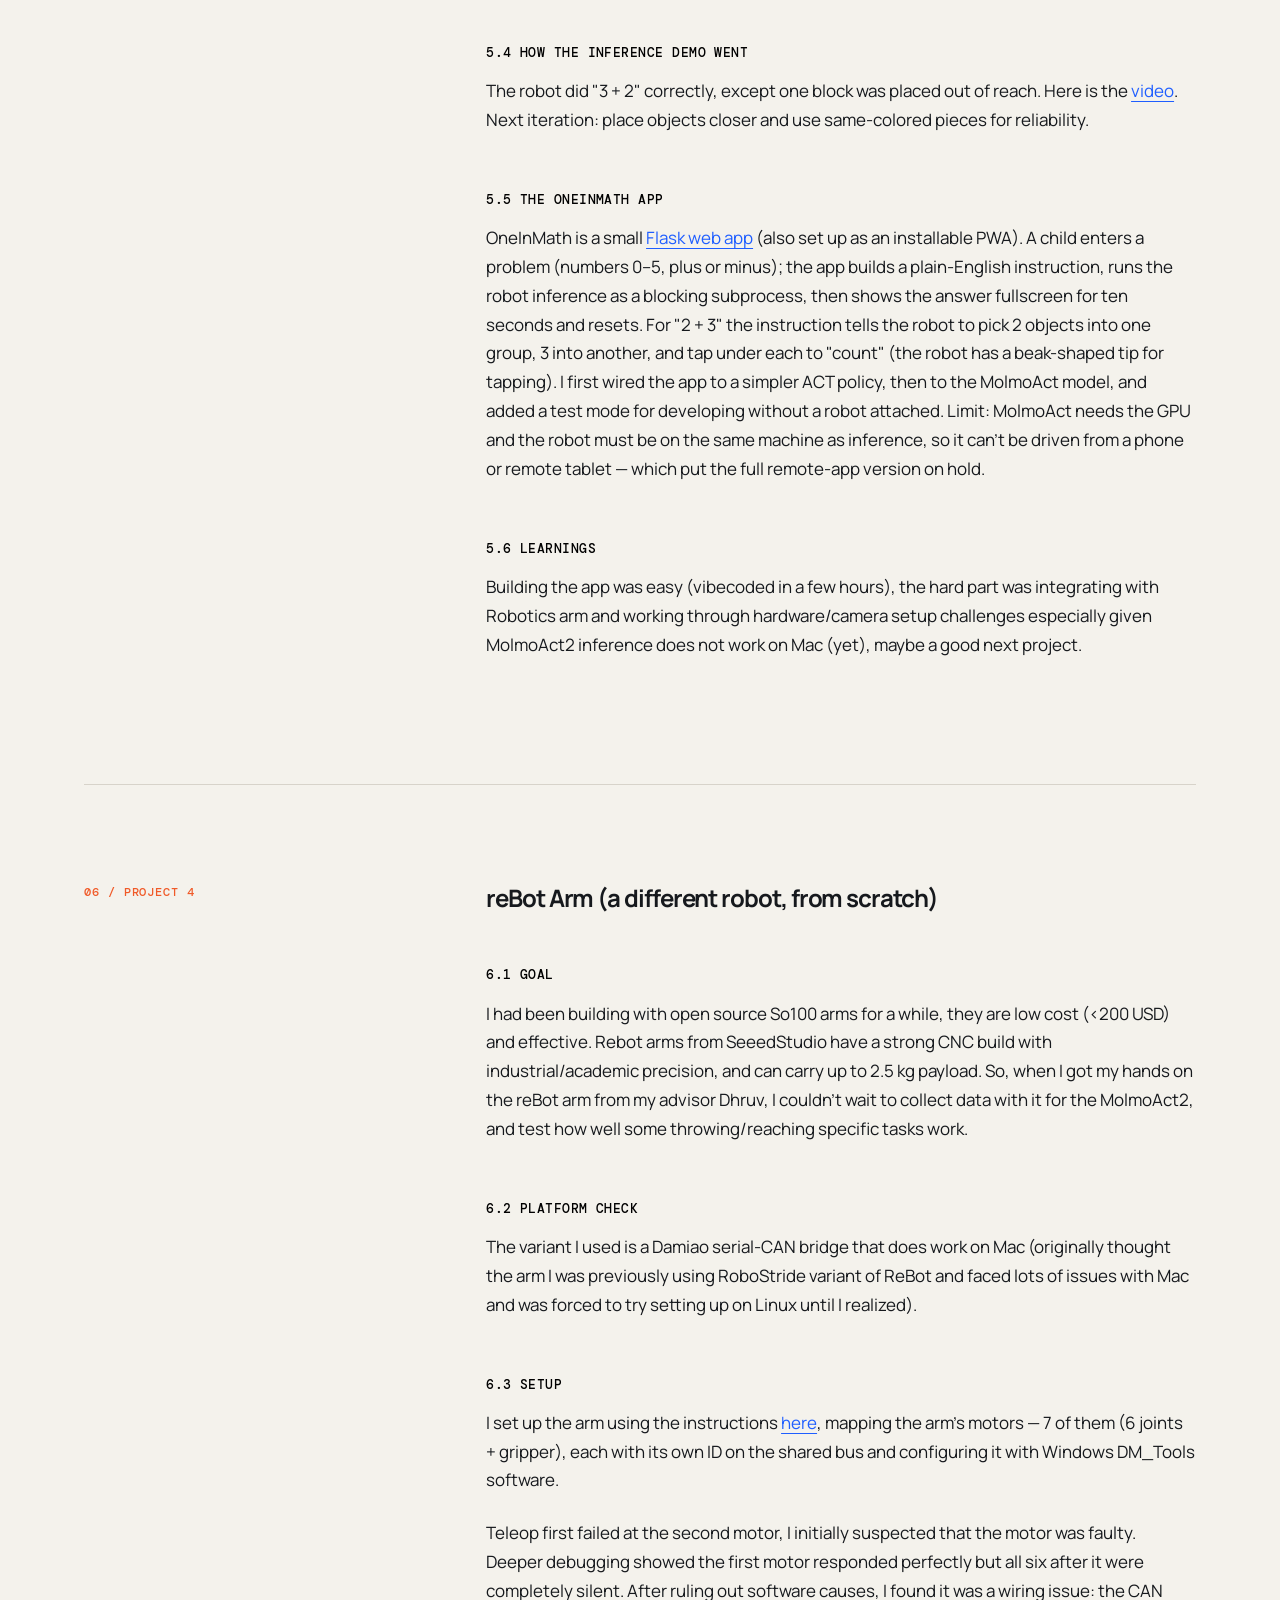
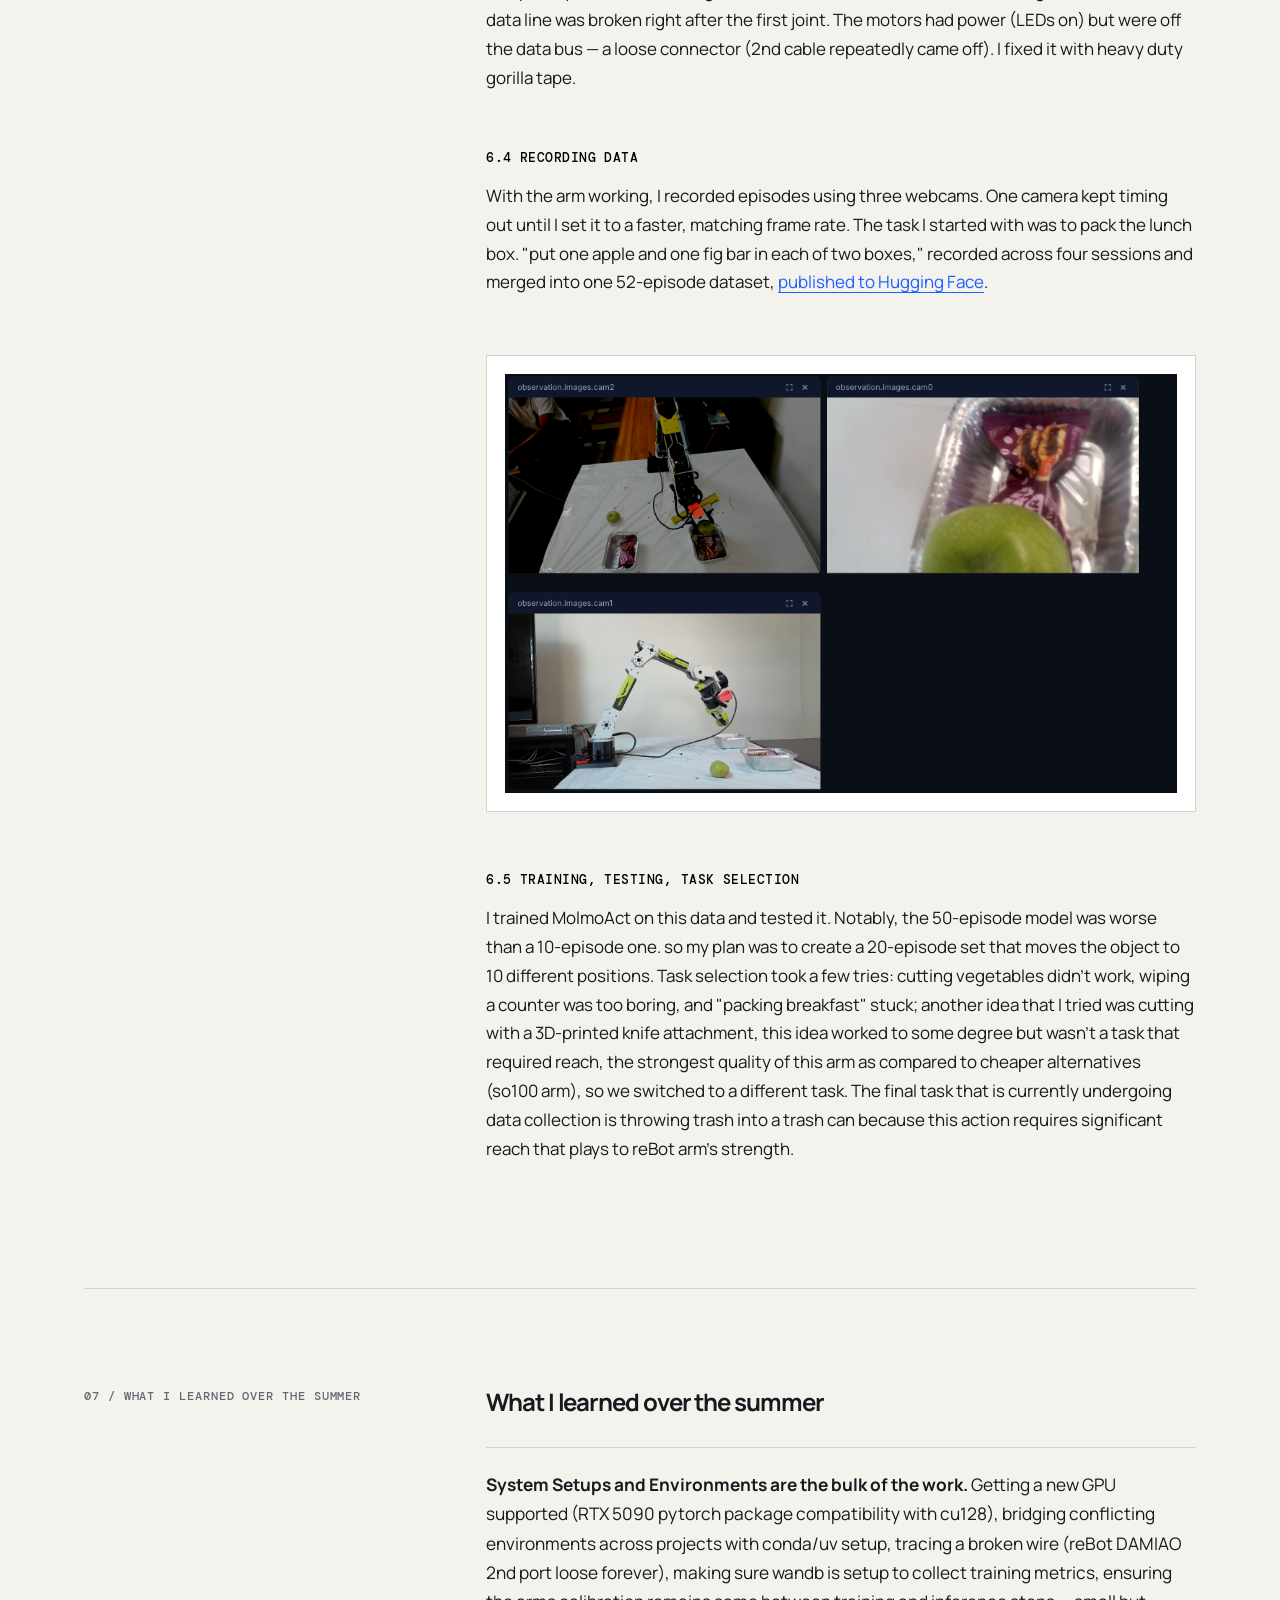
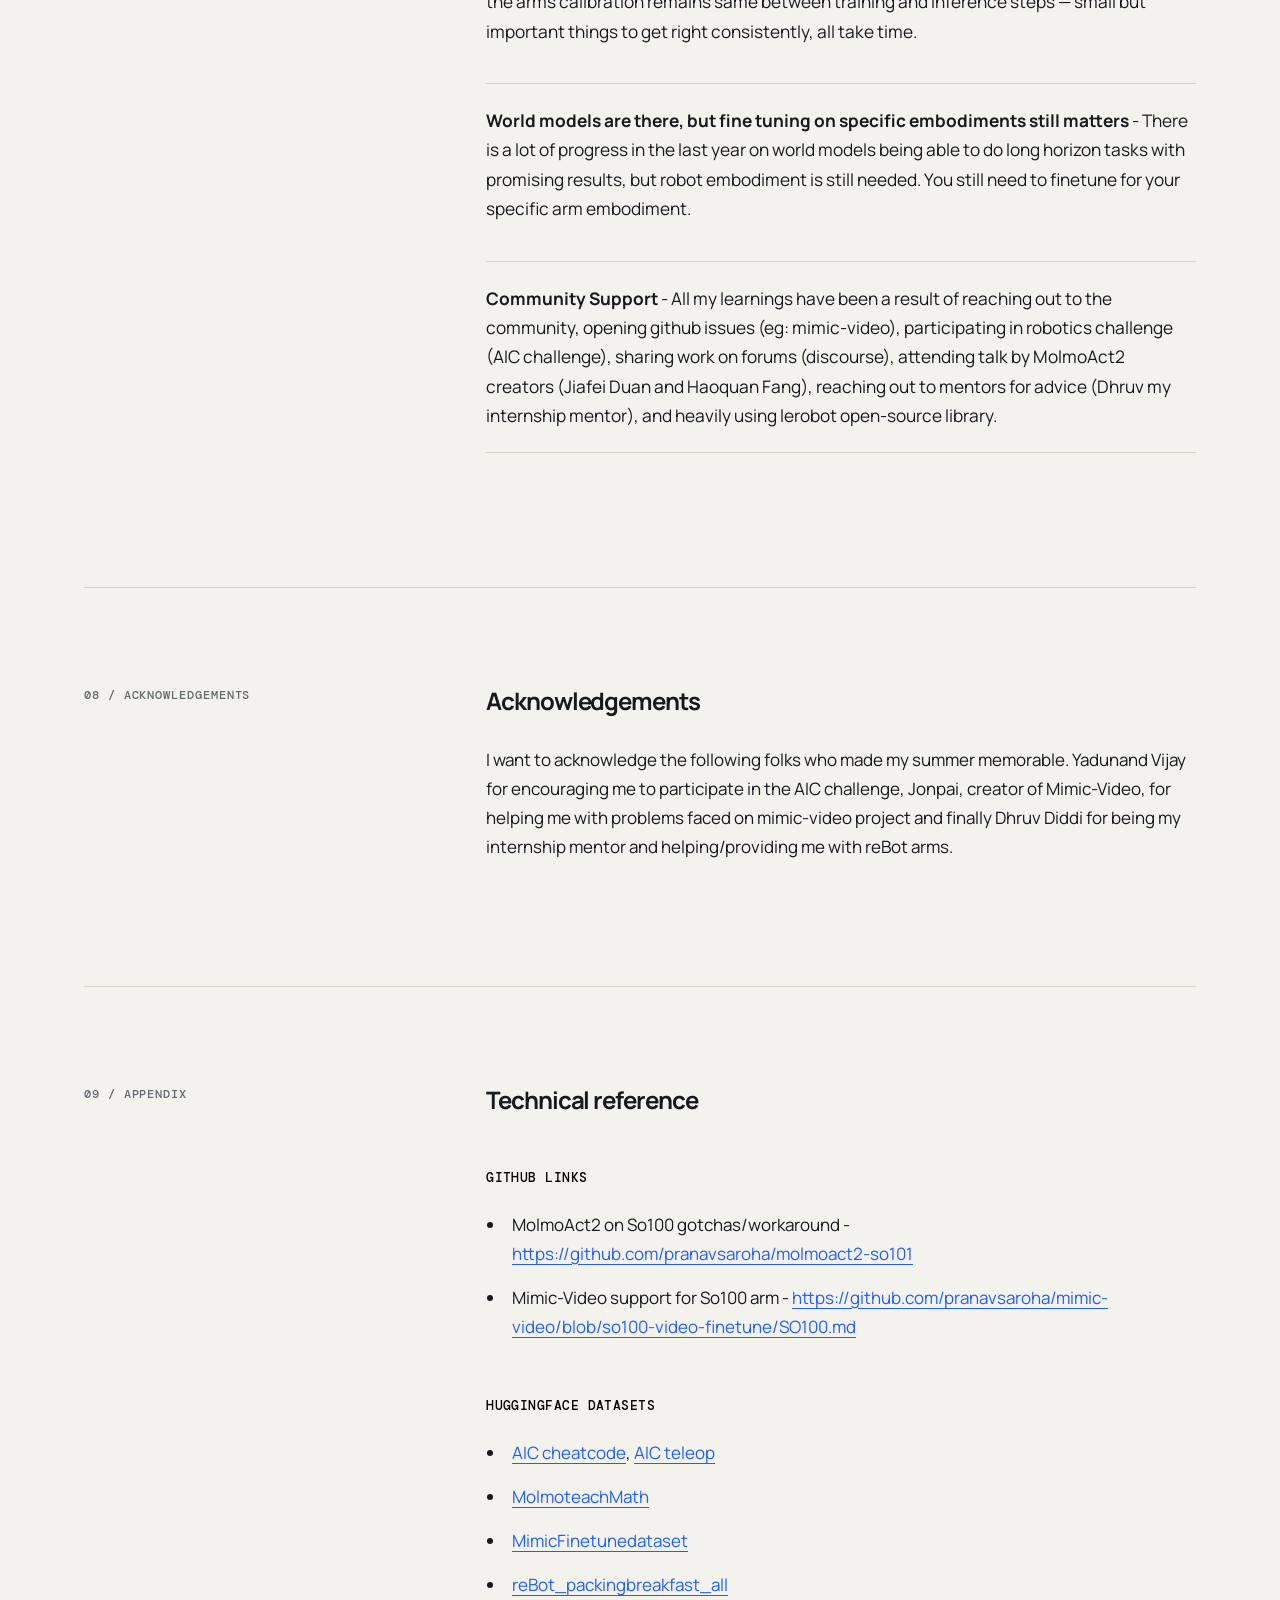
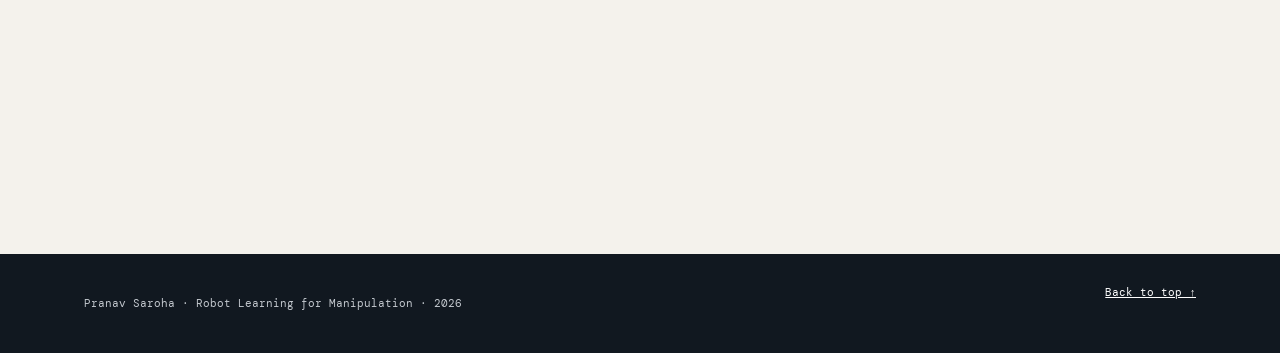
==== commit 7370794f: "Replace truncated recording image with complete original" ====
--- a/index.html
+++ b/index.html
@@ -169,7 +169,7 @@
             <h3>6.4 Recording data</h3>
             <p>With the arm working, I recorded episodes using three webcams. One camera kept timing out until I set it to a faster, matching frame rate. The task I started with was to pack the lunch box. "put one apple and one fig bar in each of two boxes," recorded across four sessions and merged into one 52-episode dataset, <a href="https://huggingface.co/datasets/pranavsaroha/reBot_packingbreakfast_all" target="_blank" rel="noreferrer">published to Hugging Face</a>.</p>
             <figure class="architecture">
-              <img src="assets/rebot-recording.png" alt="Three camera views of the reBot arm recording the breakfast-packing task with apples and fig bars." width="1862" height="1160" style="height: auto; max-height: none;" loading="lazy">
+              <img src="assets/rebot-recording-full.png" alt="Three camera views of the reBot arm recording the breakfast-packing task with apples and fig bars." width="1862" height="1160" style="height: auto; max-height: none;" loading="lazy">
             </figure>
             <h3>6.5 Training, testing, task selection</h3>
             <p>I trained MolmoAct on this data and tested it. Notably, the 50-episode model was worse than a 10-episode one. so my plan was to create a 20-episode set that moves the object to 10 different positions. Task selection took a few tries: cutting vegetables didn't work, wiping a counter was too boring, and "packing breakfast" stuck; another idea that I tried was cutting with a 3D-printed knife attachment, this idea worked to some degree but wasn’t a task that required reach, the strongest quality of this arm as compared to cheaper alternatives (so100 arm), so we switched to a different task. The final task that is currently undergoing data collection is throwing trash into a trash can because this action requires significant reach that plays to reBot arm’s strength.</p>
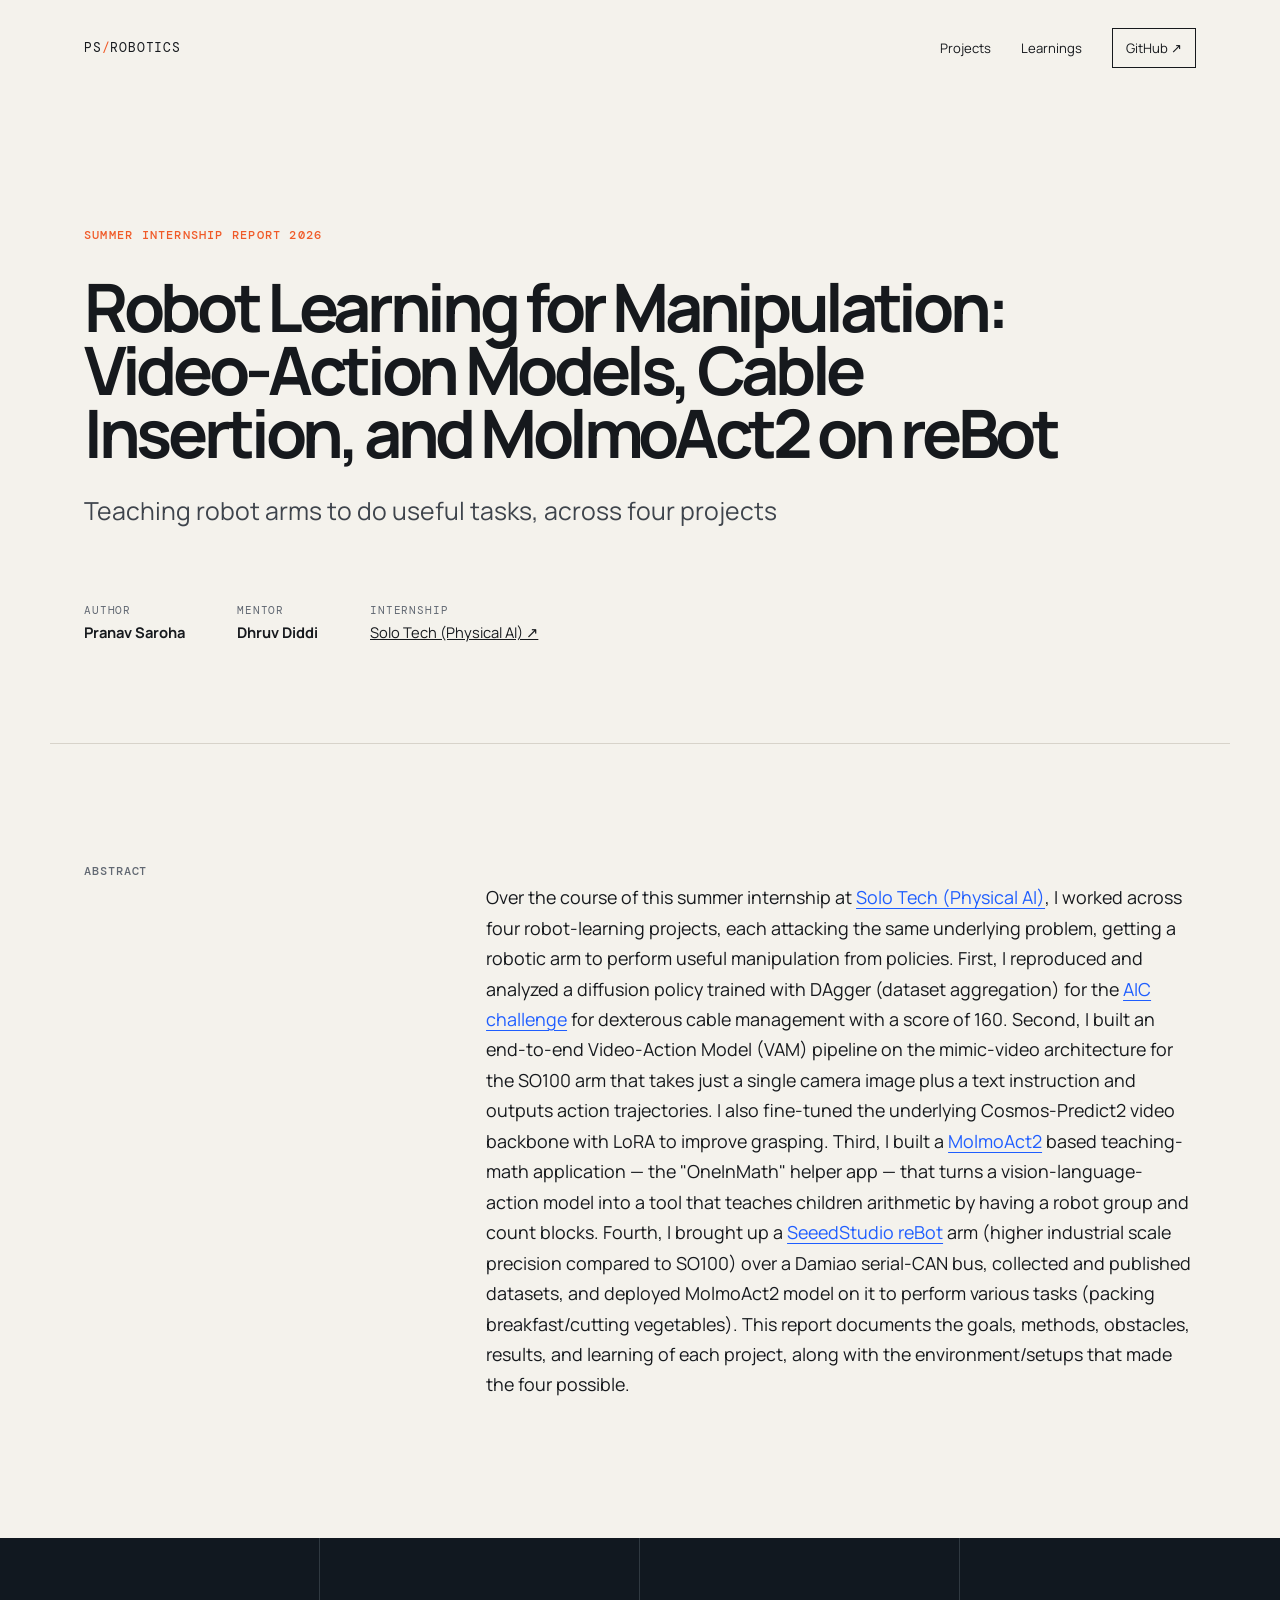
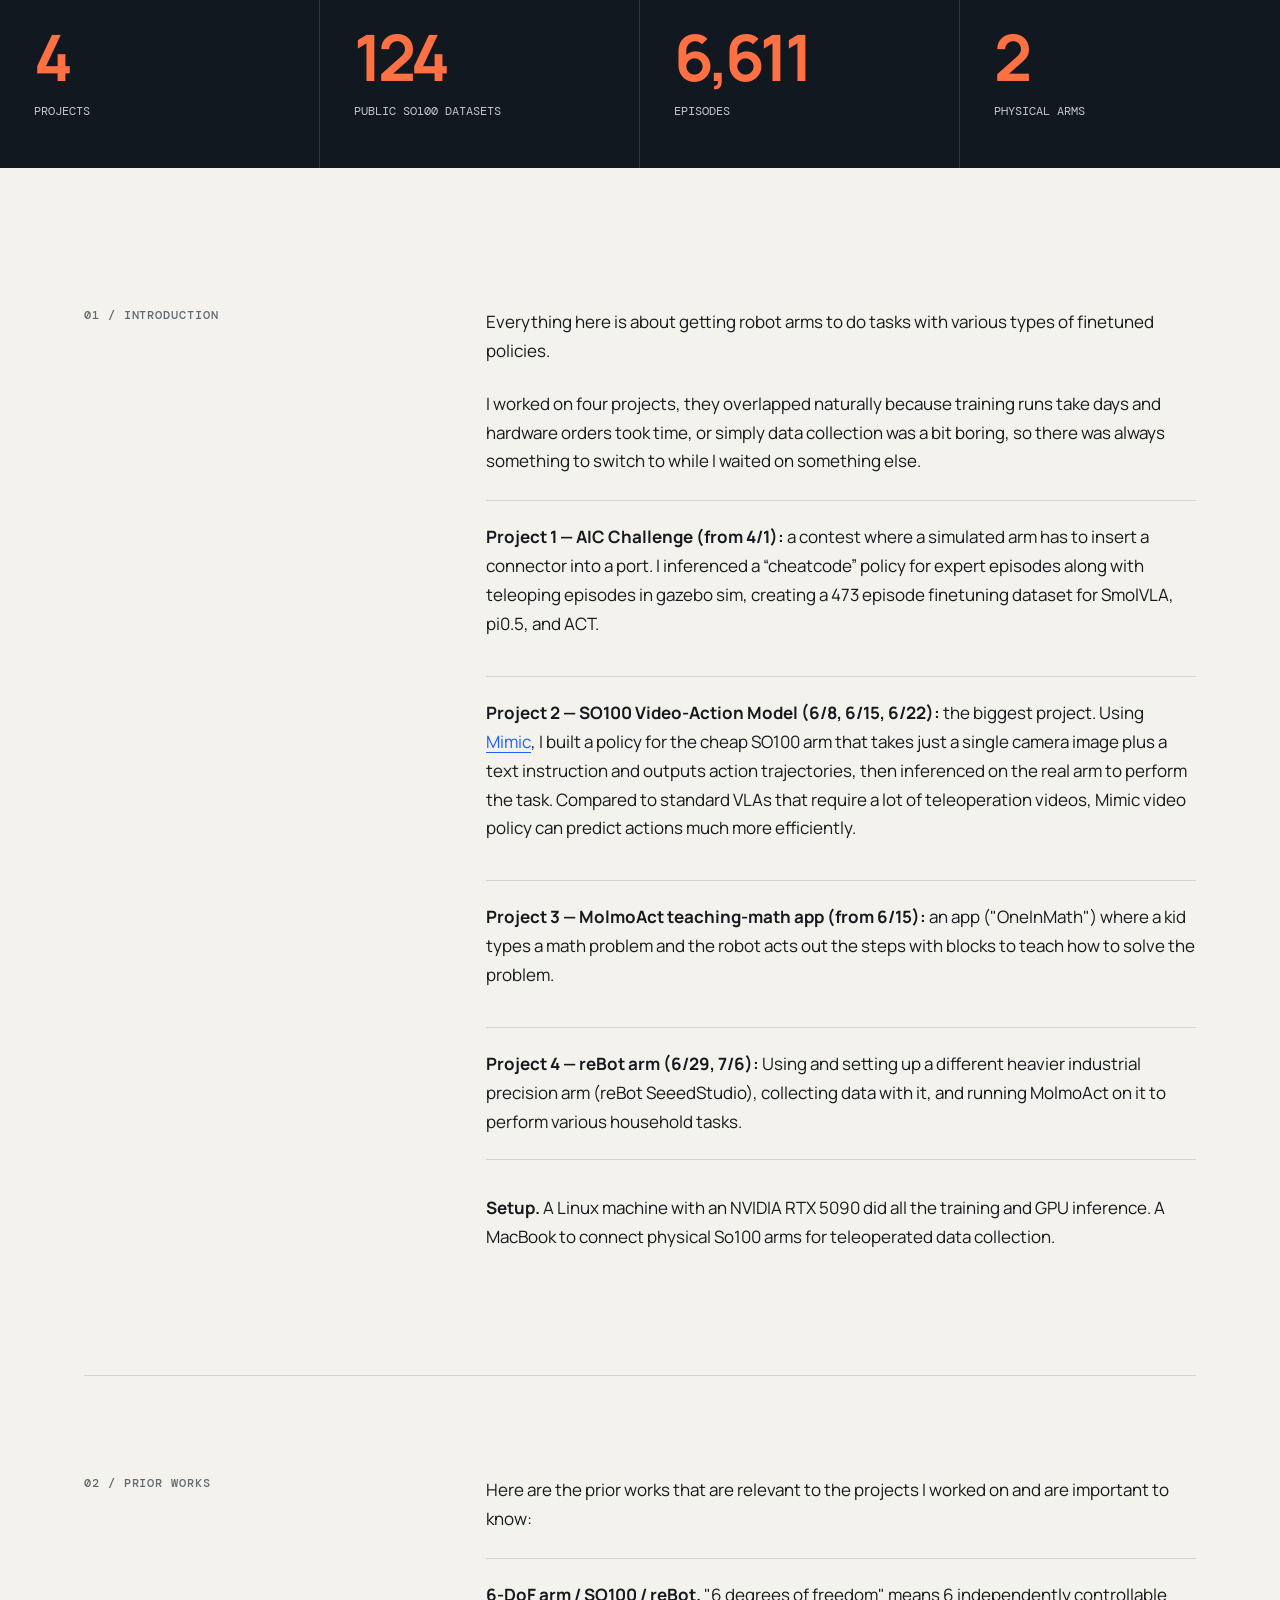
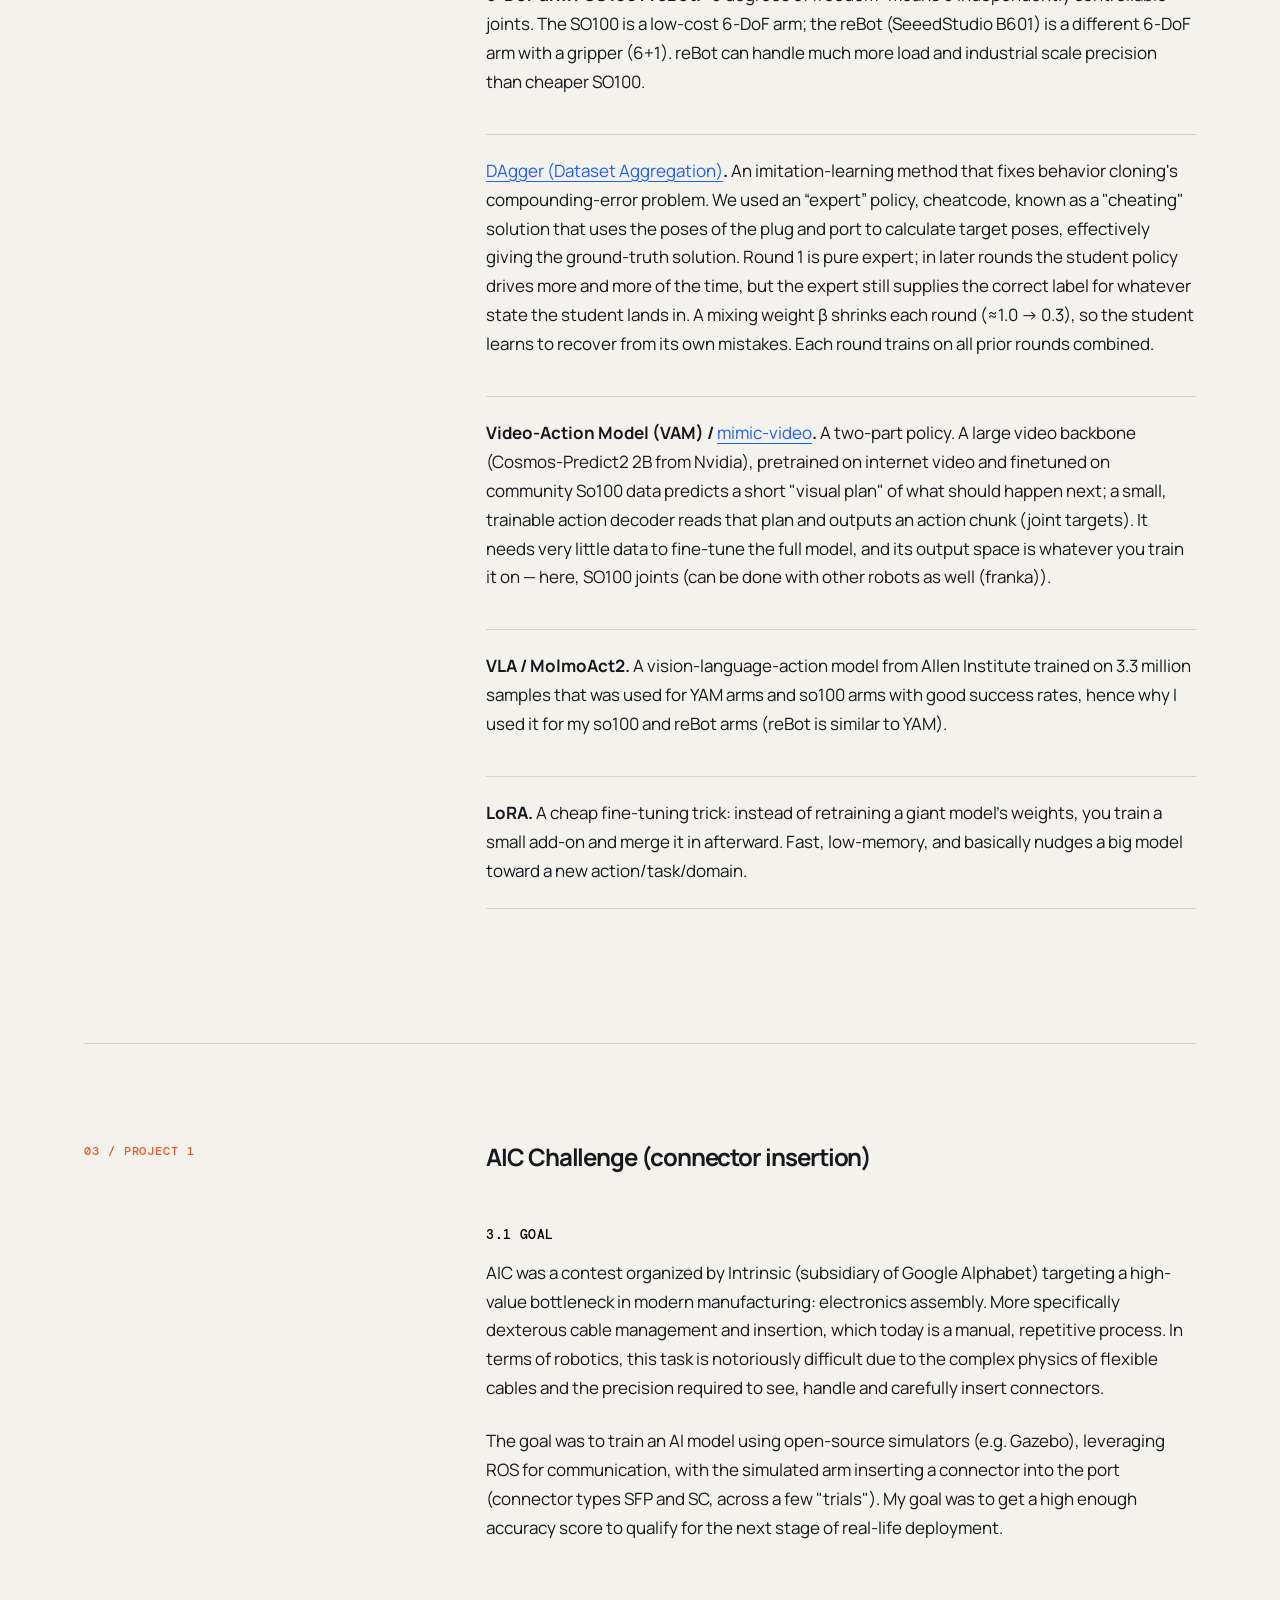
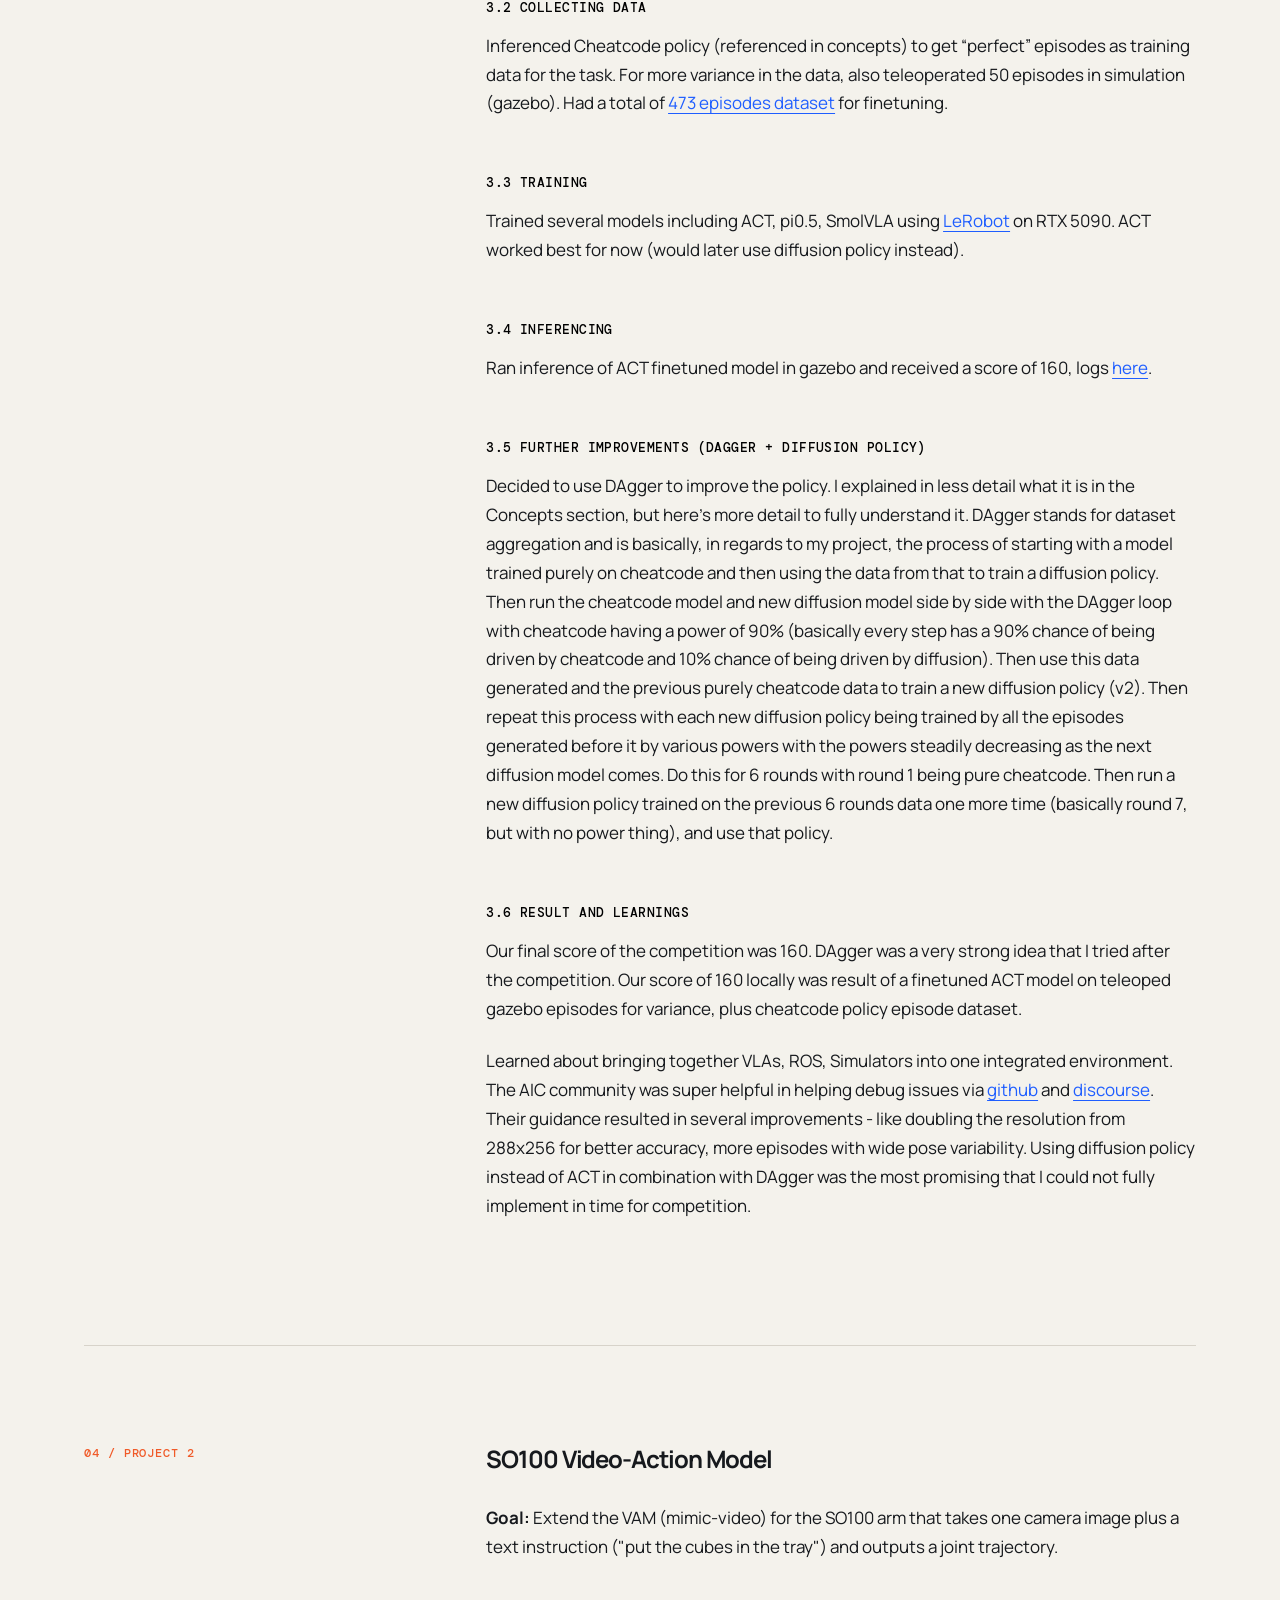
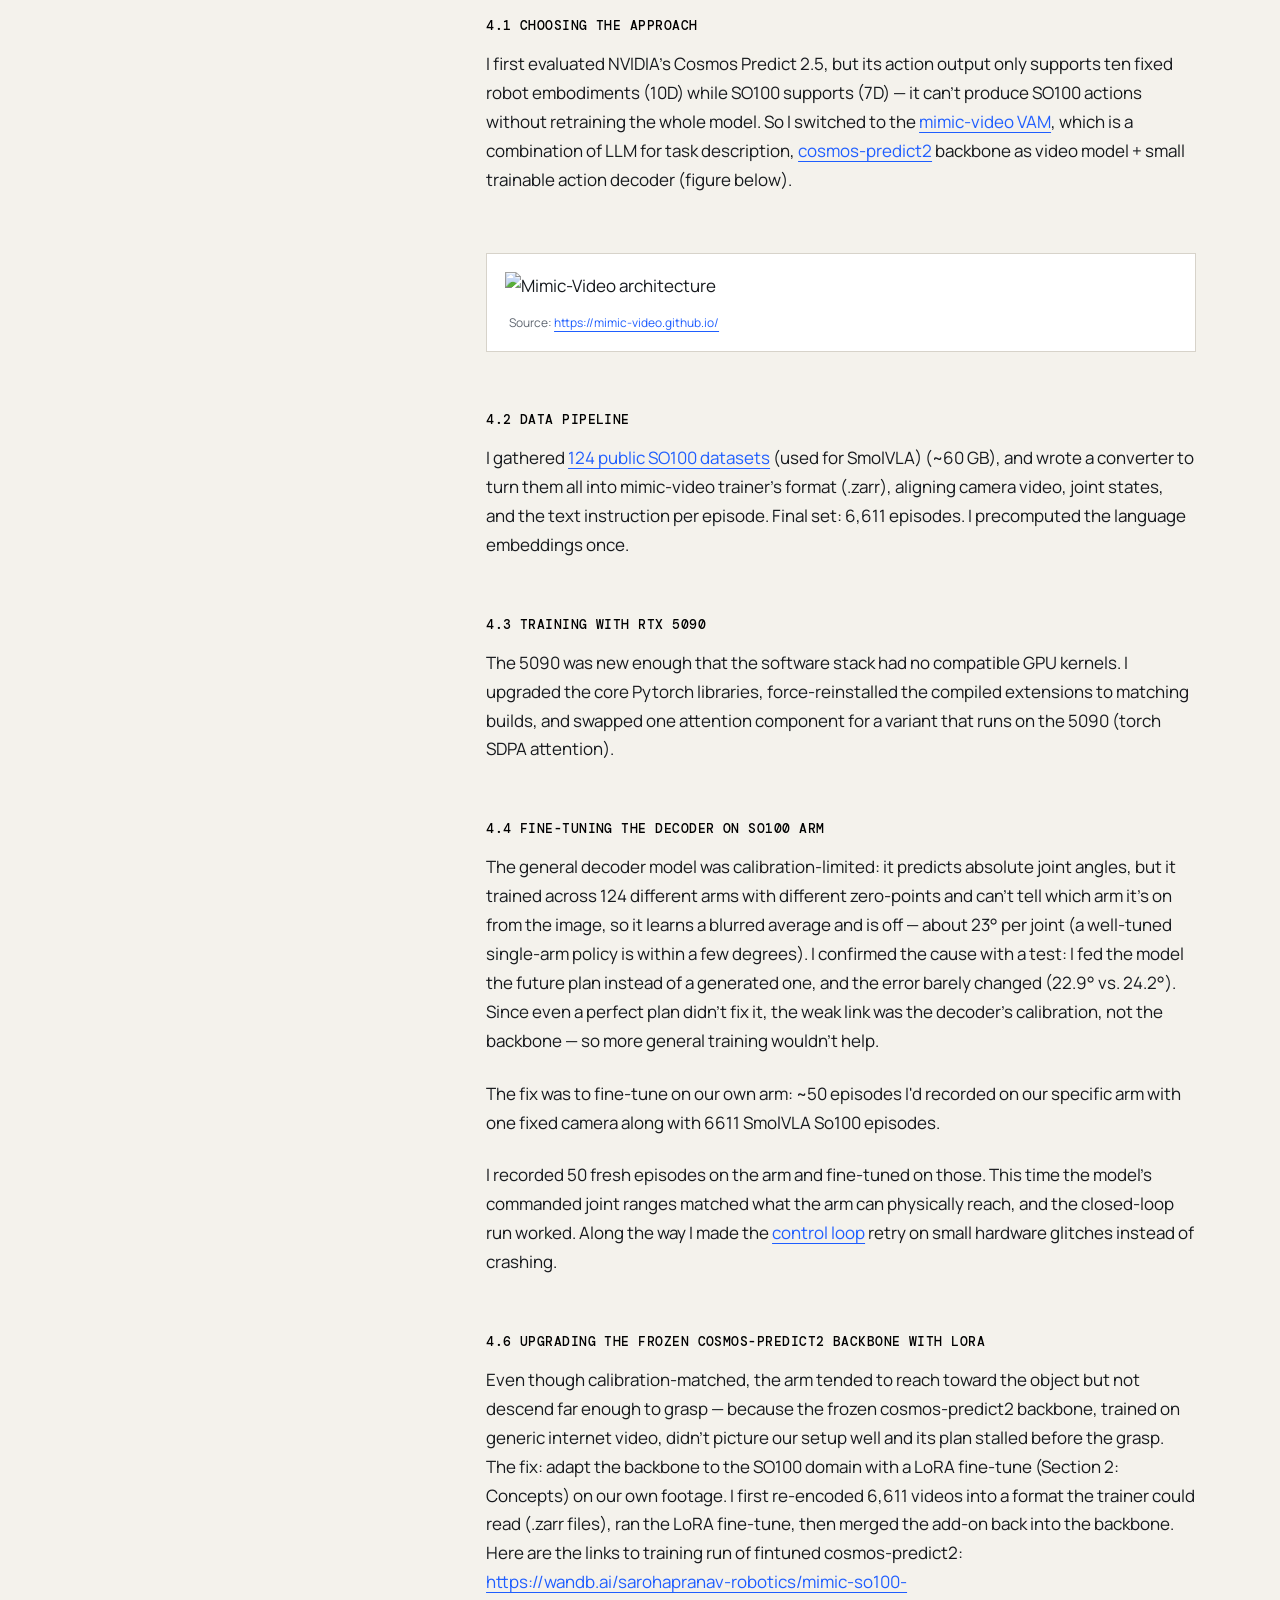
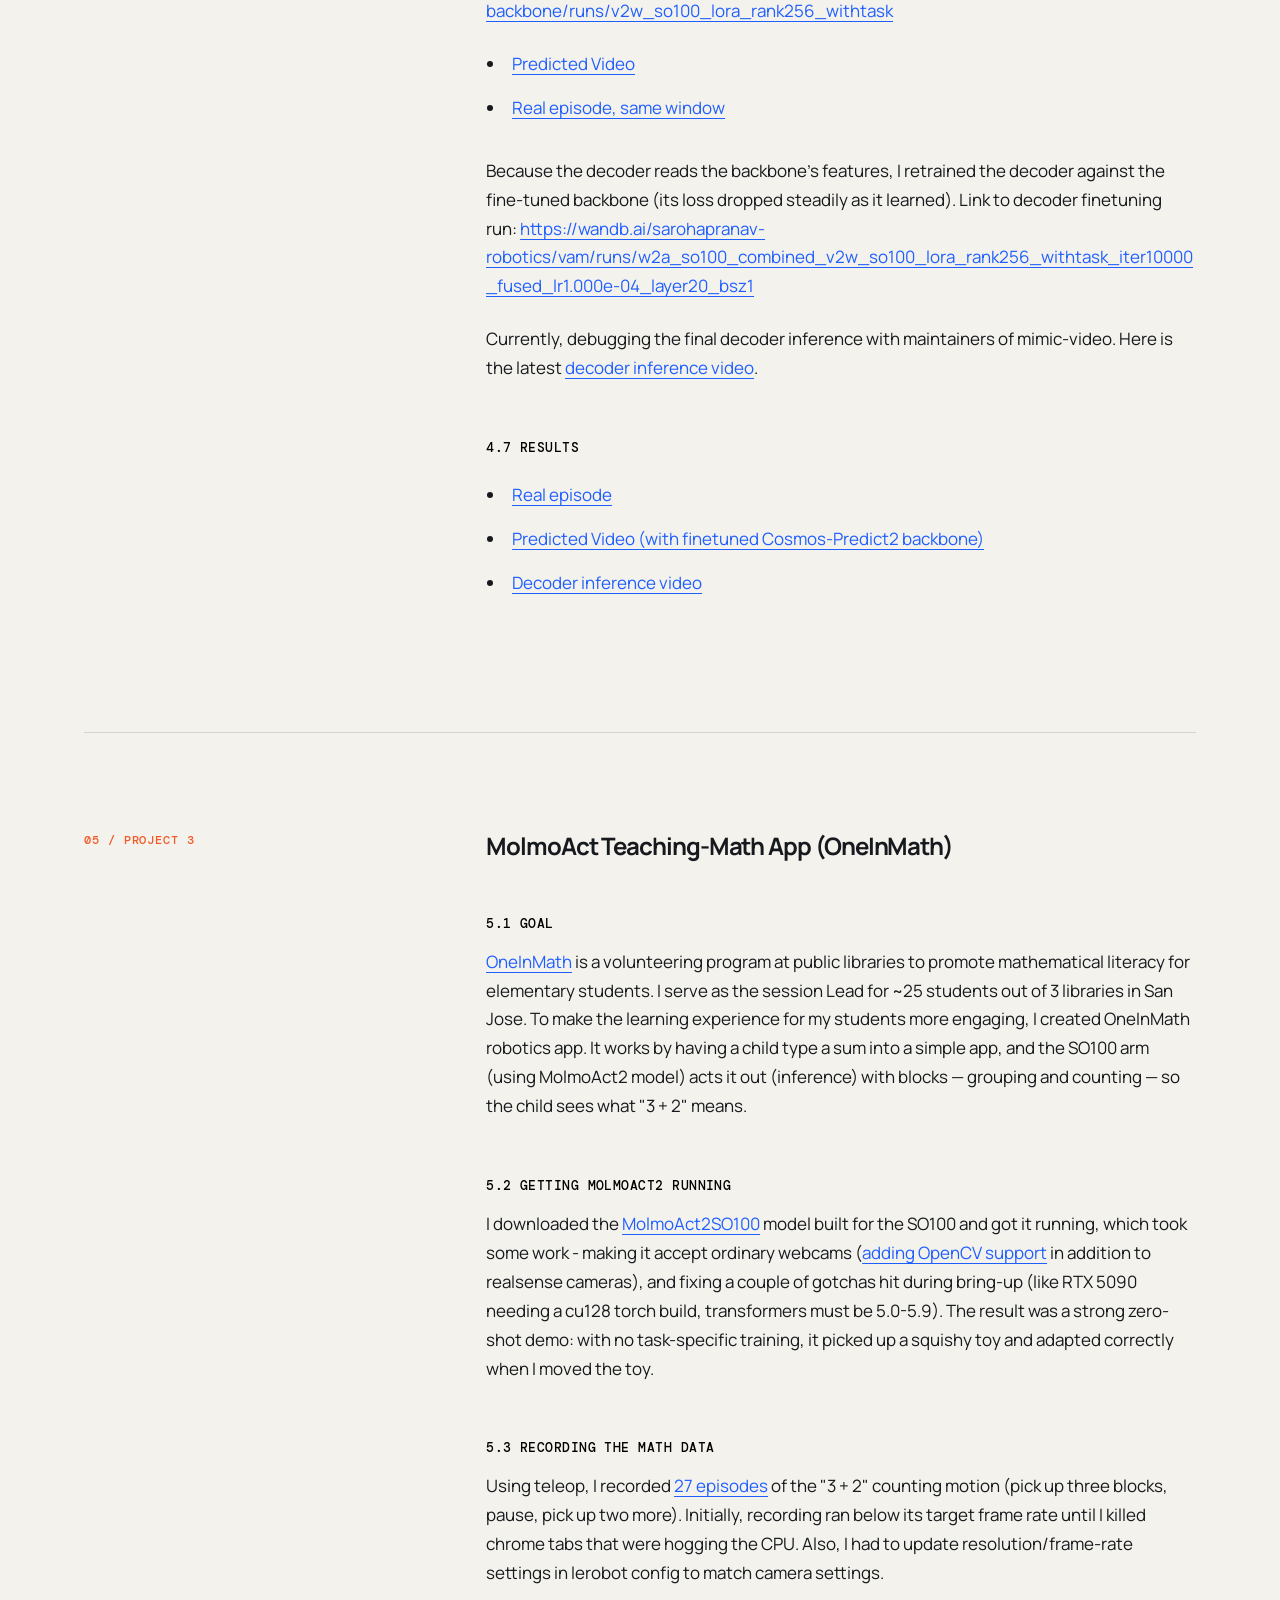
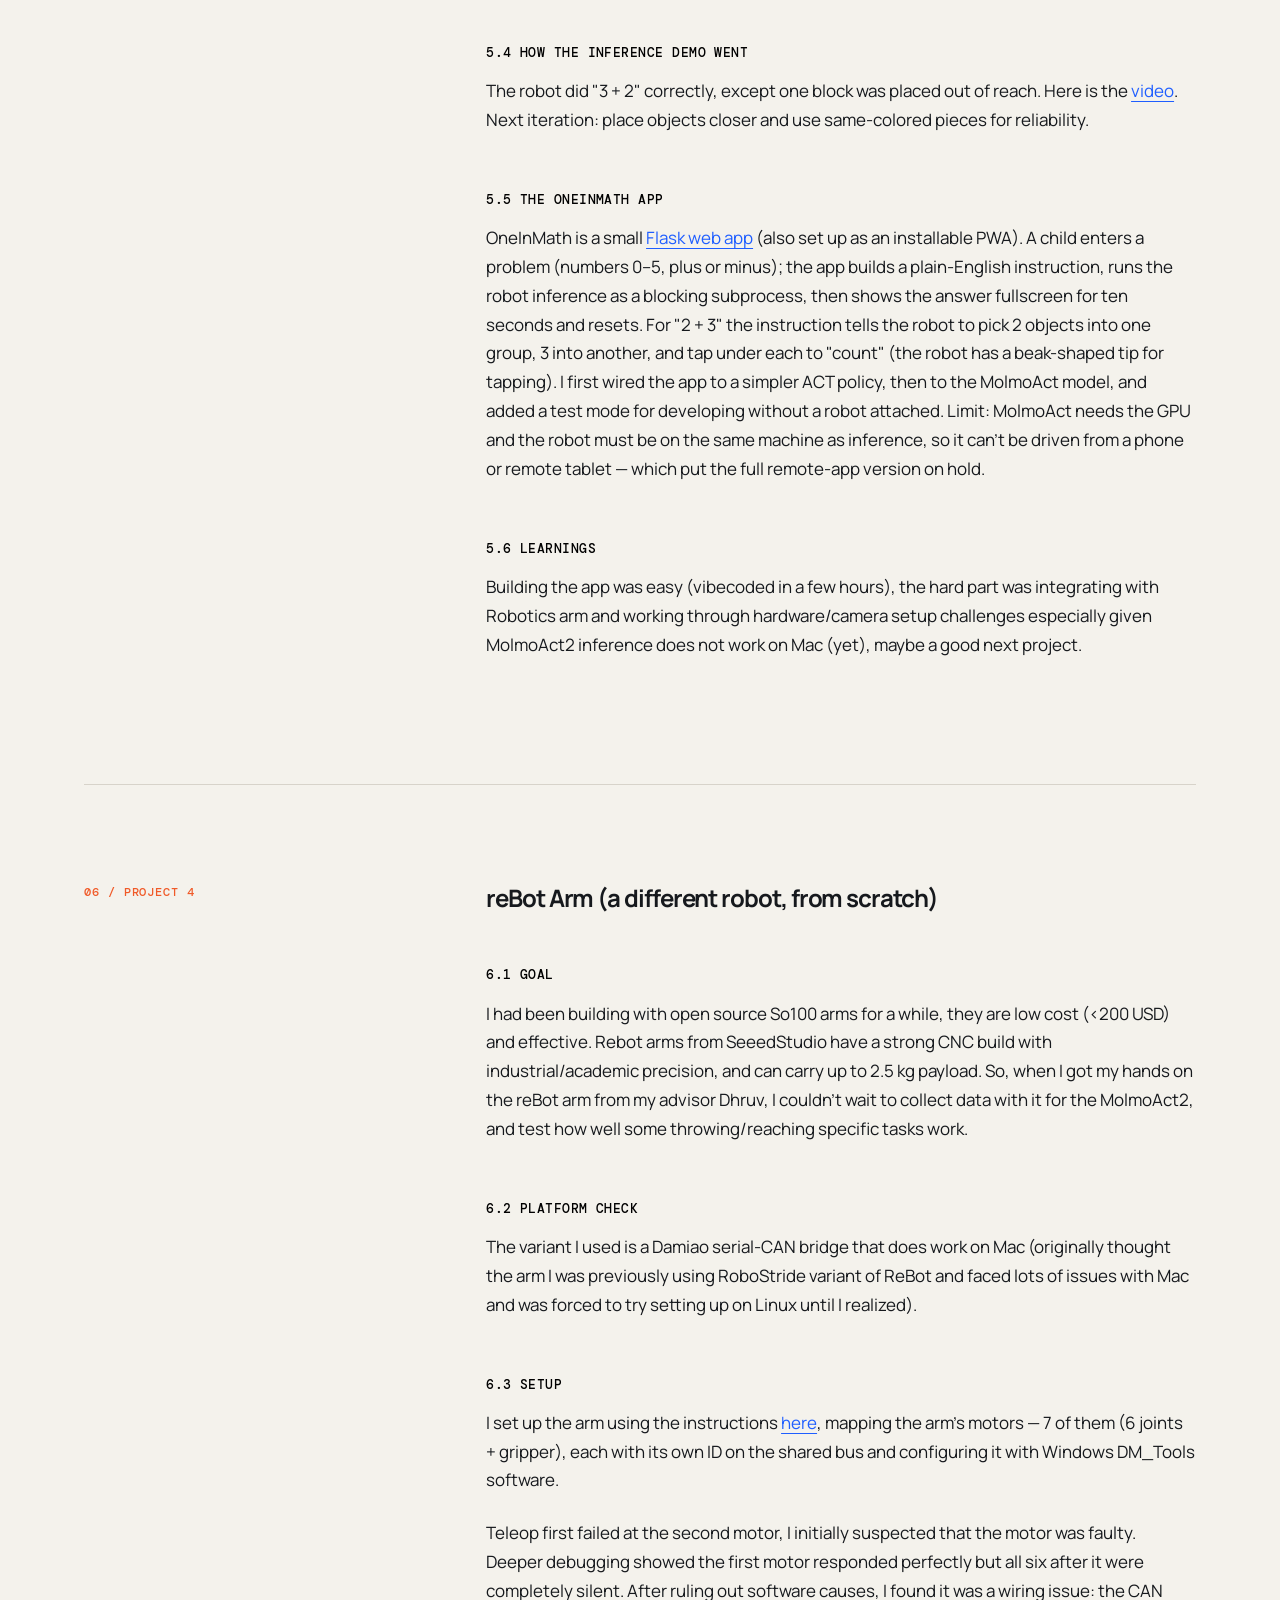
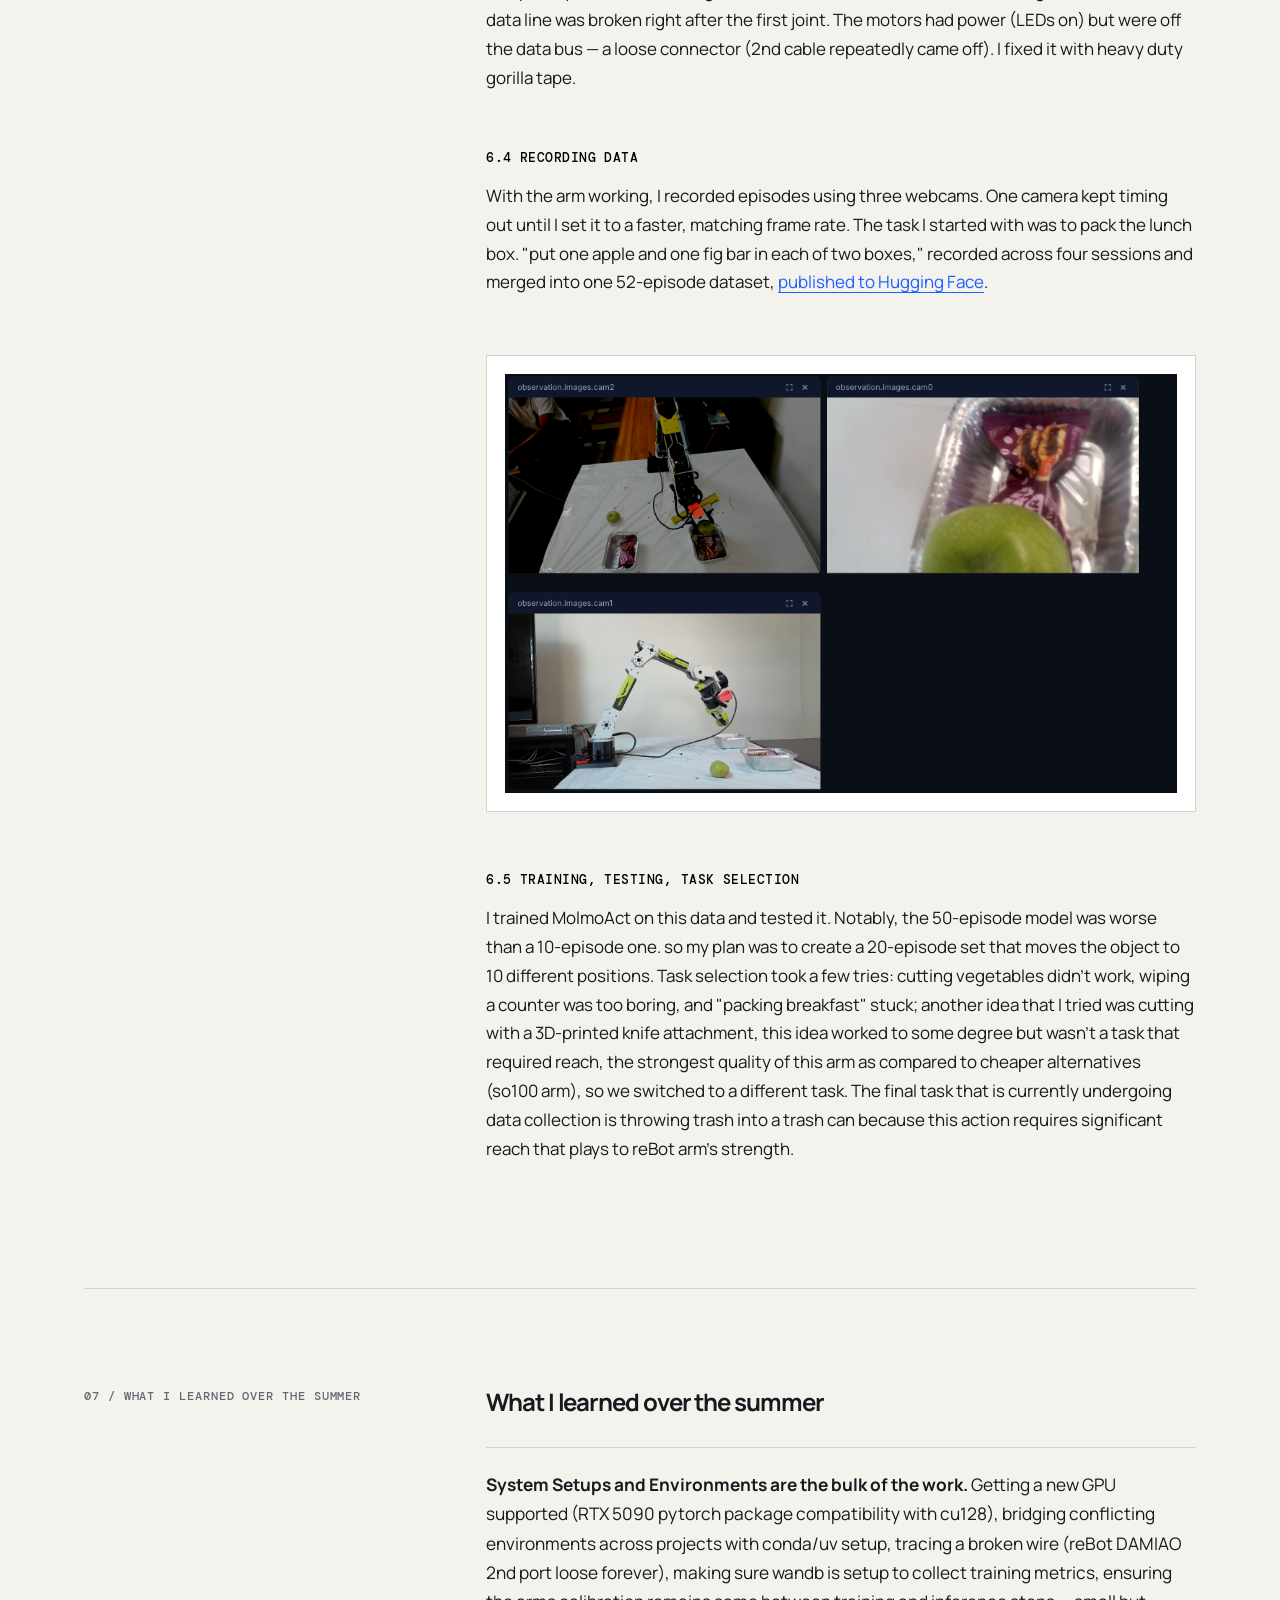
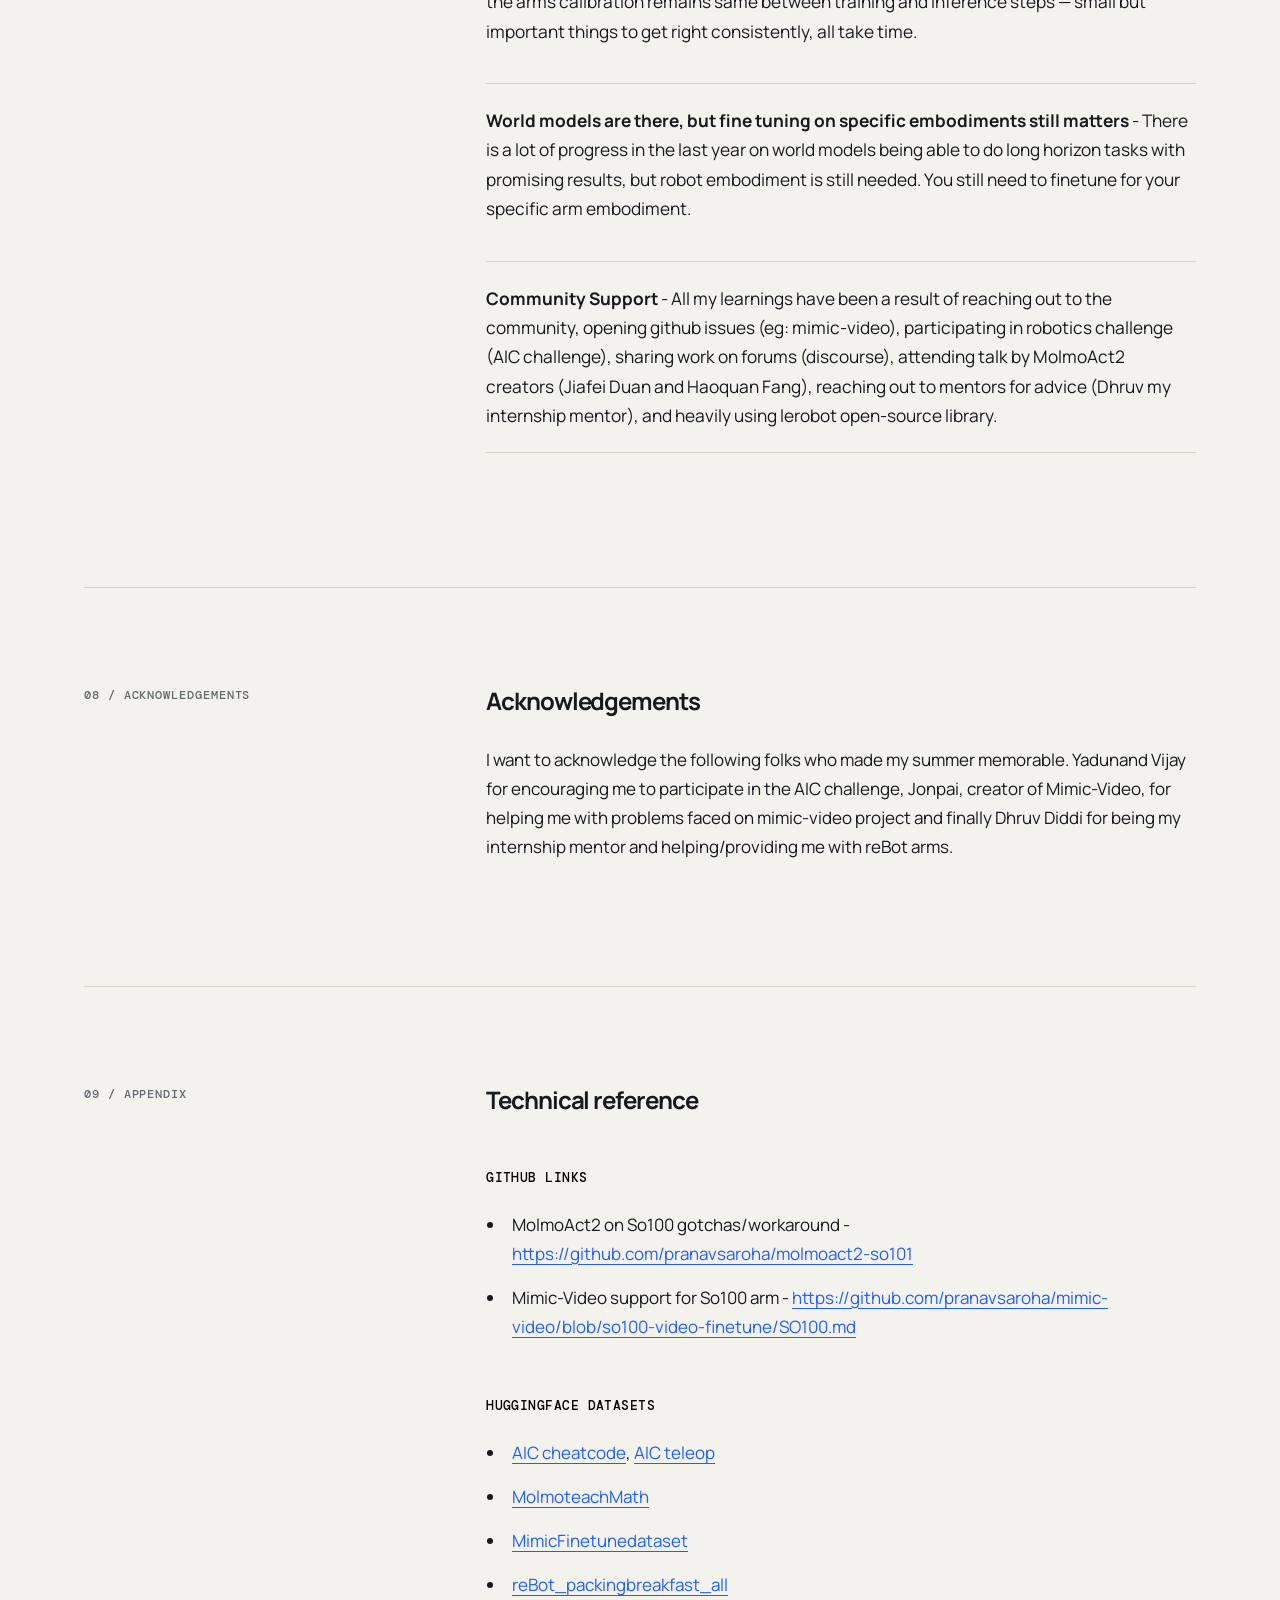
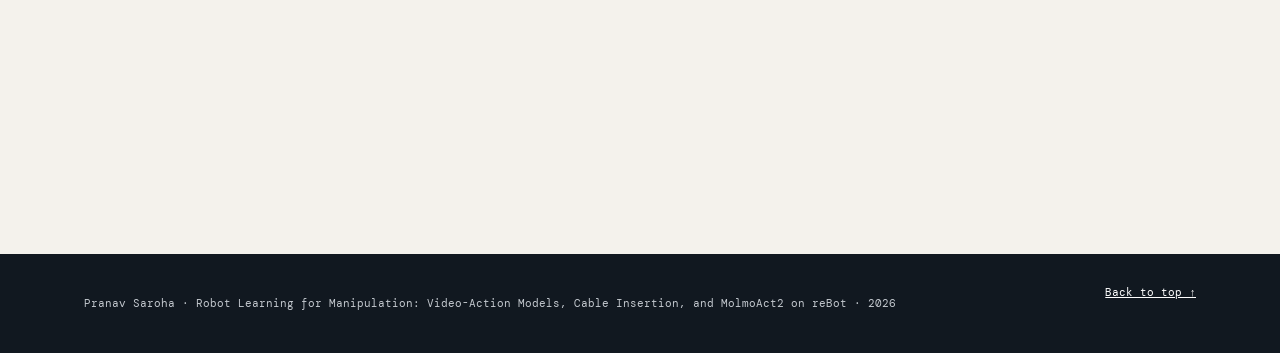
==== commit 2a51677c: "Update report title" ====
--- a/index.html
+++ b/index.html
@@ -4,7 +4,7 @@
   <meta charset="utf-8">
   <meta name="viewport" content="width=device-width, initial-scale=1">
   <meta name="description" content="Pranav Saroha's 2026 summer internship report on robot learning for manipulation.">
-  <title>Robot Learning for Manipulation — Pranav Saroha</title>
+  <title>Robot Learning for Manipulation: Video-Action Models, Cable Insertion, and MolmoAct2 on reBot — Pranav Saroha</title>
   <link rel="preconnect" href="https://fonts.googleapis.com">
   <link rel="preconnect" href="https://fonts.gstatic.com" crossorigin>
   <link href="https://fonts.googleapis.com/css2?family=DM+Mono:wght@400;500&family=Manrope:wght@400;500;600;700;800&display=swap" rel="stylesheet">
@@ -25,7 +25,7 @@
     <article>
       <header class="hero">
         <p class="eyebrow">Summer Internship Report 2026</p>
-        <h1>Robot Learning<br><em>for Manipulation</em></h1>
+        <h1>Robot Learning for Manipulation:<br><em>Video-Action Models, Cable Insertion, and MolmoAct2 on reBot</em></h1>
         <p class="dek">Teaching robot arms to do useful tasks, across four projects</p>
         <div class="byline">
           <div><span class="label">Author</span><strong>Pranav Saroha</strong></div>
@@ -219,7 +219,7 @@
   </main>
 
   <footer>
-    <p>Pranav Saroha · Robot Learning for Manipulation · 2026</p>
+    <p>Pranav Saroha · Robot Learning for Manipulation: Video-Action Models, Cable Insertion, and MolmoAct2 on reBot · 2026</p>
     <a href="#top">Back to top ↑</a>
   </footer>
   <script src="script.js"></script>
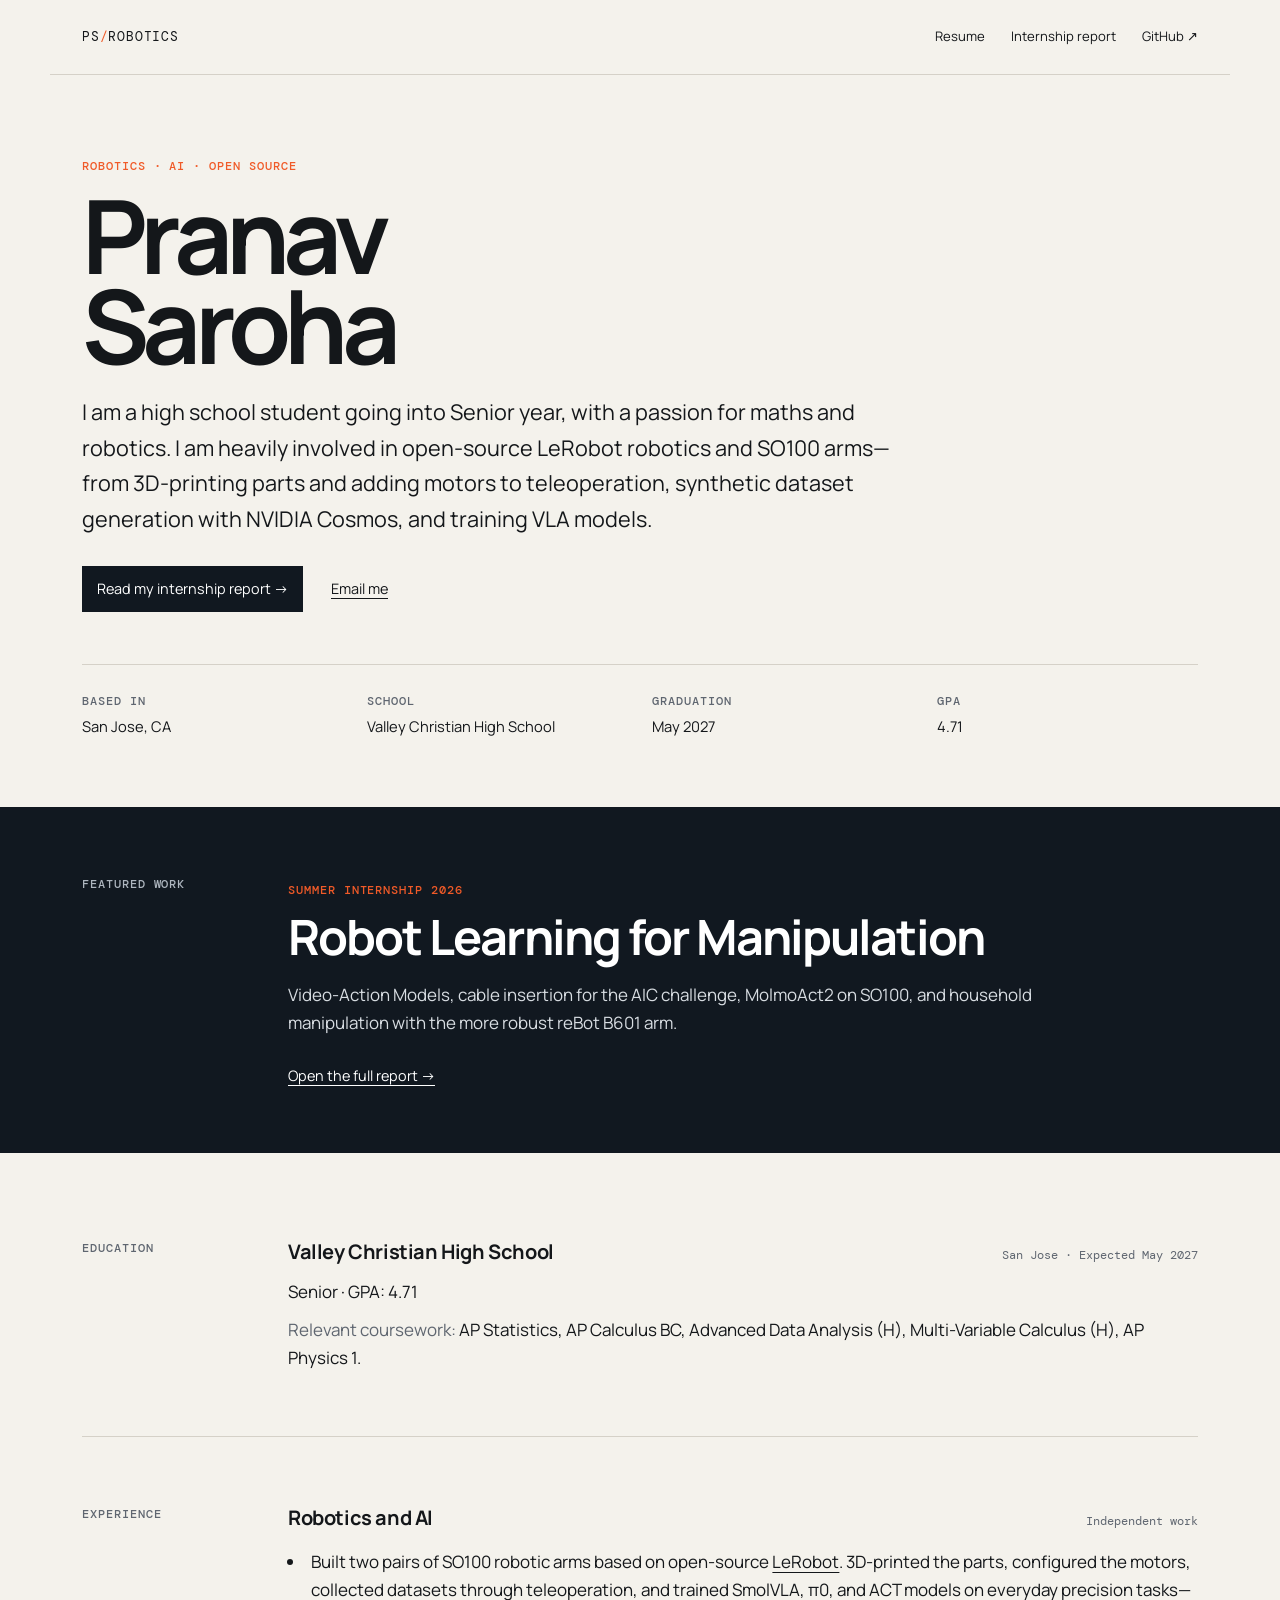
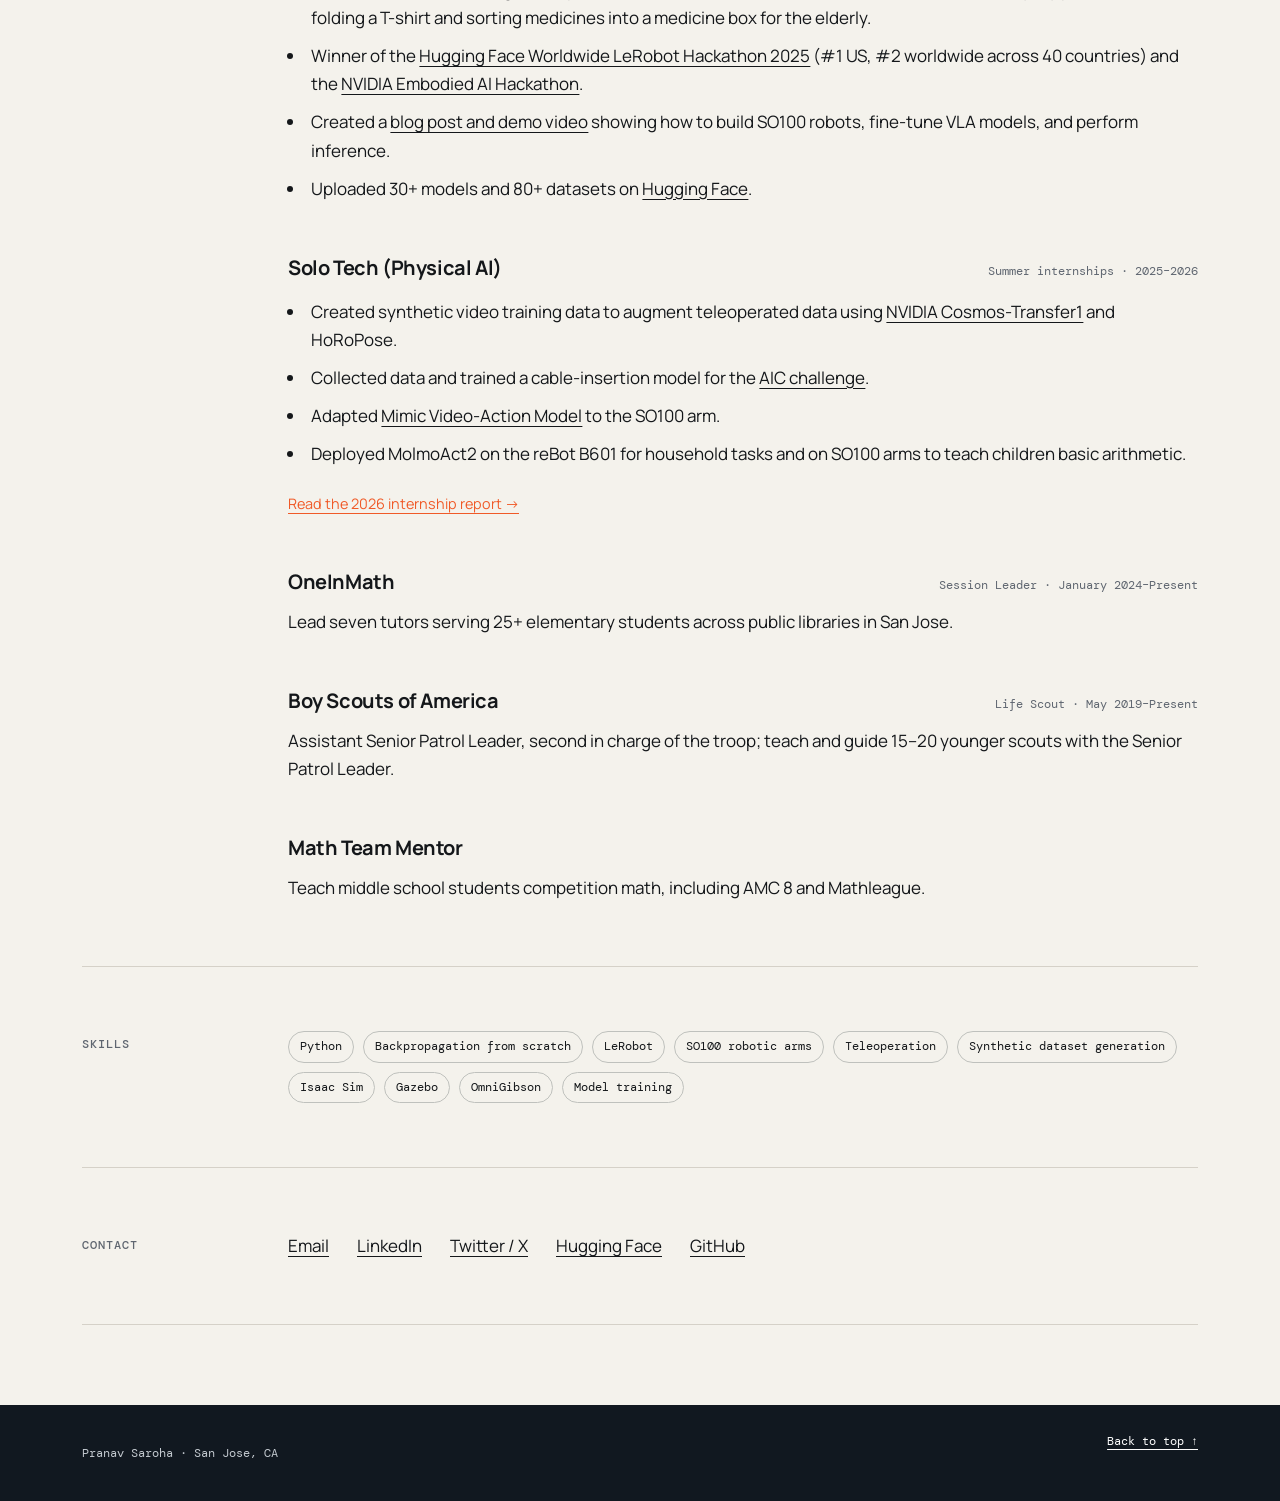
==== commit 47be6ef4: "Create resume homepage and move internship report to separate page" ====
--- a/index.html
+++ b/index.html
@@ -3,225 +3,143 @@
 <head>
   <meta charset="utf-8">
   <meta name="viewport" content="width=device-width, initial-scale=1">
-  <meta name="description" content="Pranav Saroha's 2026 summer internship report on robot learning for manipulation.">
-  <title>Robot Learning for Manipulation: Video-Action Models, Cable Insertion, and MolmoAct2 on reBot — Pranav Saroha</title>
+  <meta name="description" content="Pranav Saroha — high school student building robot-learning systems with LeRobot, SO100, reBot, Mimic-Video, and MolmoAct2.">
+  <title>Pranav Saroha — Robotics & AI</title>
   <link rel="preconnect" href="https://fonts.googleapis.com">
   <link rel="preconnect" href="https://fonts.gstatic.com" crossorigin>
   <link href="https://fonts.googleapis.com/css2?family=DM+Mono:wght@400;500&family=Manrope:wght@400;500;600;700;800&display=swap" rel="stylesheet">
-  <link rel="stylesheet" href="styles.css">
+  <link rel="stylesheet" href="resume.css">
 </head>
 <body>
-  <div class="progress" aria-hidden="true"><span id="progress-bar"></span></div>
   <header class="site-header">
     <a class="brand" href="#top" aria-label="Back to top">PS<span>/</span>ROBOTICS</a>
-    <nav aria-label="Report navigation">
-      <a href="#projects">Projects</a>
-      <a href="#learnings">Learnings</a>
-      <a class="nav-button" href="https://github.com/pranavsaroha" target="_blank" rel="noreferrer">GitHub ↗</a>
+    <nav aria-label="Main navigation">
+      <a href="#resume">Resume</a>
+      <a href="internship/">Internship report</a>
+      <a href="https://github.com/pranavsaroha" target="_blank" rel="noreferrer">GitHub ↗</a>
     </nav>
   </header>
 
   <main id="top">
-    <article>
-      <header class="hero">
-        <p class="eyebrow">Summer Internship Report 2026</p>
-        <h1>Robot Learning for Manipulation:<br><em>Video-Action Models, Cable Insertion, and MolmoAct2 on reBot</em></h1>
-        <p class="dek">Teaching robot arms to do useful tasks, across four projects</p>
-        <div class="byline">
-          <div><span class="label">Author</span><strong>Pranav Saroha</strong></div>
-          <div><span class="label">Mentor</span><strong>Dhruv Diddi</strong></div>
-          <div><span class="label">Internship</span><strong><a href="https://getsolo.tech/" target="_blank" rel="noreferrer">Solo Tech (Physical AI) ↗</a></strong></div>
-        </div>
-      </header>
+    <section class="hero">
+      <p class="eyebrow">Robotics · AI · Open source</p>
+      <h1>Pranav<br>Saroha</h1>
+      <p class="intro">I am a high school student going into Senior year, with a passion for maths and robotics. I am heavily involved in open-source LeRobot robotics and SO100 arms—from 3D-printing parts and adding motors to teleoperation, synthetic dataset generation with NVIDIA Cosmos, and training VLA models.</p>
+      <div class="actions">
+        <a class="primary" href="internship/">Read my internship report →</a>
+        <a href="mailto:sarohapranav@gmail.com">Email me</a>
+      </div>
+      <dl class="quick-facts">
+        <div><dt>Based in</dt><dd>San Jose, CA</dd></div>
+        <div><dt>School</dt><dd>Valley Christian High School</dd></div>
+        <div><dt>Graduation</dt><dd>May 2027</dd></div>
+        <div><dt>GPA</dt><dd>4.71</dd></div>
+      </dl>
+    </section>
 
-      <section class="overview" aria-label="Abstract">
-        <div class="section-kicker">Abstract</div>
-        <div class="overview-copy">
-          <p>Over the course of this summer internship at <a href="https://getsolo.tech/" target="_blank" rel="noreferrer">Solo Tech (Physical AI)</a>, I worked across four robot-learning projects, each attacking the same underlying problem, getting a robotic arm to perform useful manipulation from policies. First, I reproduced and analyzed a diffusion policy trained with DAgger (dataset aggregation) for the <a href="https://www.intrinsic.ai/events/ai-for-industry-challenge" target="_blank" rel="noreferrer">AIC challenge</a> for dexterous cable management with a score of 160. Second, I built an end-to-end Video-Action Model (VAM) pipeline on the mimic-video architecture for the SO100 arm that takes just a single camera image plus a text instruction and outputs action trajectories. I also fine-tuned the underlying Cosmos-Predict2 video backbone with LoRA to improve grasping. Third, I built a <a href="https://huggingface.co/pranavsaroha/molmoact2-so101-molmoteach-ft" target="_blank" rel="noreferrer">MolmoAct2</a> based teaching-math application — the "OneInMath" helper app — that turns a vision-language-action model into a tool that teaches children arithmetic by having a robot group and count blocks. Fourth, I brought up a <a href="https://wiki.seeedstudio.com/rebot_arm_b601_dm_lerobot/" target="_blank" rel="noreferrer">SeeedStudio reBot</a> arm (higher industrial scale precision compared to SO100) over a Damiao serial-CAN bus, collected and published datasets, and deployed MolmoAct2 model on it to perform various tasks (packing breakfast/cutting vegetables). This report documents the goals, methods, obstacles, results, and learning of each project, along with the environment/setups that made the four possible.</p>
+    <section class="featured" aria-labelledby="featured-title">
+      <div class="section-label">Featured work</div>
+      <div>
+        <p class="project-year">Summer Internship 2026</p>
+        <h2 id="featured-title">Robot Learning for Manipulation</h2>
+        <p>Video-Action Models, cable insertion for the AIC challenge, MolmoAct2 on SO100, and household manipulation with the more robust reBot B601 arm.</p>
+        <a class="text-link" href="internship/">Open the full report →</a>
+      </div>
+    </section>
+
+    <div class="resume" id="resume">
+      <section class="resume-section">
+        <div class="section-label">Education</div>
+        <div class="section-body">
+          <article class="entry">
+            <div class="entry-heading">
+              <h2>Valley Christian High School</h2>
+              <p>San Jose · Expected May 2027</p>
+            </div>
+            <p>Senior · GPA: 4.71</p>
+            <p><span class="label">Relevant coursework:</span> AP Statistics, AP Calculus BC, Advanced Data Analysis (H), Multi-Variable Calculus (H), AP Physics 1.</p>
+          </article>
         </div>
       </section>
 
-      <section class="numbers" aria-label="Project metrics">
-        <div class="metric"><strong>4</strong><span>projects</span></div>
-        <div class="metric"><strong>124</strong><span>public SO100 datasets</span></div>
-        <div class="metric"><strong>6,611</strong><span>episodes</span></div>
-        <div class="metric"><strong>2</strong><span>physical arms</span></div>
+      <section class="resume-section">
+        <div class="section-label">Experience</div>
+        <div class="section-body">
+          <article class="entry">
+            <div class="entry-heading">
+              <h2>Robotics and AI</h2>
+              <p>Independent work</p>
+            </div>
+            <ul>
+              <li>Built two pairs of SO100 robotic arms based on open-source <a href="https://github.com/huggingface/lerobot" target="_blank" rel="noreferrer">LeRobot</a>. 3D-printed the parts, configured the motors, collected datasets through teleoperation, and trained SmolVLA, π0, and ACT models on everyday precision tasks—folding a T-shirt and sorting medicines into a medicine box for the elderly.</li>
+              <li>Winner of the <a href="https://x.com/pranavsaroha_09/status/1934475743641452990" target="_blank" rel="noreferrer">Hugging Face Worldwide LeRobot Hackathon 2025</a> (#1 US, #2 worldwide across 40 countries) and the <a href="https://www.linkedin.com/posts/seeedstudio_xlerobot-fashionstar-embodiedaihackathon-activity-7391708348062212097-aOqv" target="_blank" rel="noreferrer">NVIDIA Embodied AI Hackathon</a>.</li>
+              <li>Created a <a href="https://x.com/pranavsaroha_09/status/1877591433441599997" target="_blank" rel="noreferrer">blog post and demo video</a> showing how to build SO100 robots, fine-tune VLA models, and perform inference.</li>
+              <li>Uploaded 30+ models and 80+ datasets on <a href="https://huggingface.co/pranavsaroha" target="_blank" rel="noreferrer">Hugging Face</a>.</li>
+            </ul>
+          </article>
+
+          <article class="entry">
+            <div class="entry-heading">
+              <h2>Solo Tech (Physical AI)</h2>
+              <p>Summer internships · 2025–2026</p>
+            </div>
+            <ul>
+              <li>Created synthetic video training data to augment teleoperated data using <a href="https://github.com/nvidia-cosmos/cosmos-transfer1" target="_blank" rel="noreferrer">NVIDIA Cosmos-Transfer1</a> and HoRoPose.</li>
+              <li>Collected data and trained a cable-insertion model for the <a href="https://www.intrinsic.ai/events/ai-for-industry-challenge" target="_blank" rel="noreferrer">AIC challenge</a>.</li>
+              <li>Adapted <a href="https://github.com/mimic-video/mimic-video" target="_blank" rel="noreferrer">Mimic Video-Action Model</a> to the SO100 arm.</li>
+              <li>Deployed MolmoAct2 on the reBot B601 for household tasks and on SO100 arms to teach children basic arithmetic.</li>
+            </ul>
+            <a class="text-link" href="internship/">Read the 2026 internship report →</a>
+          </article>
+
+          <article class="entry">
+            <div class="entry-heading">
+              <h2>OneInMath</h2>
+              <p>Session Leader · January 2024–Present</p>
+            </div>
+            <p>Lead seven tutors serving 25+ elementary students across public libraries in San Jose.</p>
+          </article>
+
+          <article class="entry">
+            <div class="entry-heading">
+              <h2>Boy Scouts of America</h2>
+              <p>Life Scout · May 2019–Present</p>
+            </div>
+            <p>Assistant Senior Patrol Leader, second in charge of the troop; teach and guide 15–20 younger scouts with the Senior Patrol Leader.</p>
+          </article>
+
+          <article class="entry">
+            <div class="entry-heading">
+              <h2>Math Team Mentor</h2>
+            </div>
+            <p>Teach middle school students competition math, including AMC 8 and Mathleague.</p>
+          </article>
+        </div>
       </section>
 
-      <div class="report">
-        <section class="report-section" id="introduction">
-          <div class="section-kicker">01 / Introduction</div>
-          <div class="prose">
-            <p>Everything here is about getting robot arms to do tasks with various types of finetuned policies.</p>
-            <p>I worked on four projects, they overlapped naturally because training runs take days and hardware orders took time, or simply data collection was a bit boring, so there was always something to switch to while I waited on something else.</p>
-            <ul class="project-list">
-              <li><strong>Project 1 — AIC Challenge (from 4/1):</strong> a contest where a simulated arm has to insert a connector into a port. I inferenced a “cheatcode” policy for expert episodes along with teleoping episodes in gazebo sim, creating a 473 episode finetuning dataset for SmolVLA, pi0.5, and ACT. </li>
-              <li><strong>Project 2 — SO100 Video-Action Model (6/8, 6/15, 6/22):</strong> the biggest project. Using <a href="https://github.com/mimic-video/mimic-video" target="_blank" rel="noreferrer">Mimic</a>, I built a policy for the cheap SO100 arm that takes just a single camera image plus a text instruction and outputs action trajectories, then inferenced on the real arm to perform the task. Compared to standard VLAs that require a lot of teleoperation videos, Mimic video policy can predict actions much more efficiently.</li>
-              <li><strong>Project 3 — MolmoAct teaching-math app (from 6/15):</strong> an app ("OneInMath") where a kid types a math problem and the robot acts out the steps with blocks to teach how to solve the problem.</li>
-              <li><strong>Project 4 — reBot arm (6/29, 7/6):</strong> Using and setting up a different heavier industrial precision arm (reBot SeeedStudio), collecting data with it, and running MolmoAct on it to perform various household tasks.</li>
-            </ul>
-            <p><strong>Setup.</strong> A Linux machine with an NVIDIA RTX 5090 did all the training and GPU inference. A MacBook to connect physical So100 arms for teleoperated data collection.</p>
-          </div>
-        </section>
+      <section class="resume-section">
+        <div class="section-label">Skills</div>
+        <div class="section-body skills">
+          <span>Python</span><span>Backpropagation from scratch</span><span>LeRobot</span><span>SO100 robotic arms</span><span>Teleoperation</span><span>Synthetic dataset generation</span><span>Isaac Sim</span><span>Gazebo</span><span>OmniGibson</span><span>Model training</span>
+        </div>
+      </section>
 
-        <section class="report-section" id="prior-work">
-          <div class="section-kicker">02 / Prior Works</div>
-          <div class="prose">
-            <p>Here are the prior works that are relevant to the projects I worked on and are important to know:</p>
-            <ul class="concept-list">
-              <li><strong>6-DoF arm / SO100 / reBot.</strong> "6 degrees of freedom" means 6 independently controllable joints. The SO100 is a low-cost 6-DoF arm; the reBot (SeeedStudio B601) is a different 6-DoF arm with a gripper (6+1). reBot can handle much more load and industrial scale precision than cheaper SO100.</li>
-              <li><strong><a href="https://arxiv.org/pdf/1011.0686" target="_blank" rel="noreferrer">DAgger (Dataset Aggregation)</a>.</strong> An imitation-learning method that fixes behavior cloning's compounding-error problem. We used an “expert” policy, cheatcode, known as a "cheating" solution that uses the poses of the plug and port to calculate target poses, effectively giving the ground-truth solution. Round 1 is pure expert; in later rounds the student policy drives more and more of the time, but the expert still supplies the correct label for whatever state the student lands in. A mixing weight β shrinks each round (≈1.0 → 0.3), so the student learns to recover from its own mistakes. Each round trains on all prior rounds combined.</li>
-              <li><strong>Video-Action Model (VAM) / <a href="https://arxiv.org/pdf/2512.15692" target="_blank" rel="noreferrer">mimic-video</a>.</strong> A two-part policy. A large video backbone (Cosmos-Predict2 2B from Nvidia), pretrained on internet video and finetuned on community So100 data predicts a short "visual plan" of what should happen next; a small, trainable action decoder reads that plan and outputs an action chunk (joint targets). It needs very little data to fine-tune the full model, and its output space is whatever you train it on — here, SO100 joints (can be done with other robots as well (franka)).</li>
-              <li><strong>VLA / MolmoAct2.</strong> A vision-language-action model from Allen Institute trained on 3.3 million samples that was used for YAM arms and so100 arms with good success rates, hence why I used it for my so100 and reBot arms (reBot is similar to YAM).</li>
-              <li><strong>LoRA.</strong> A cheap fine-tuning trick: instead of retraining a giant model's weights, you train a small add-on and merge it in afterward. Fast, low-memory, and basically nudges a big model toward a new action/task/domain.</li>
-            </ul>
-          </div>
-        </section>
-
-        <div id="projects"></div>
-        <section class="report-section project-report" id="aic">
-          <div class="section-kicker">03 / Project 1</div>
-          <div class="prose">
-            <h2>AIC Challenge (connector insertion)</h2>
-            <h3>3.1 Goal</h3>
-            <p>AIC was a contest organized by Intrinsic (subsidiary of Google Alphabet) targeting a high-value bottleneck in modern manufacturing: electronics assembly. More specifically dexterous cable management and insertion, which today is a manual, repetitive process. In terms of robotics, this task is notoriously difficult due to the complex physics of flexible cables and the precision required to see, handle and carefully insert connectors.</p>
-            <p>The goal was to train an AI model using open-source simulators (e.g. Gazebo), leveraging ROS for communication, with the simulated arm inserting a connector into the port (connector types SFP and SC, across a few "trials"). My goal was to get a high enough accuracy score to qualify for the next stage of real-life deployment.</p>
-            <h3>3.2 Collecting Data</h3>
-            <p>Inferenced Cheatcode policy (referenced in concepts) to get “perfect” episodes as training data for the task. For more variance in the data, also teleoperated 50 episodes in simulation (gazebo). Had a total of <a href="https://huggingface.co/datasets/pranavsaroha/aic-cheatcode-t1-473ep/tree/main/meta" target="_blank" rel="noreferrer">473 episodes dataset</a> for finetuning.</p>
-            <h3>3.3 Training</h3>
-            <p>Trained several models including ACT, pi0.5, SmolVLA using <a href="https://huggingface.co/docs/lerobot/en/act" target="_blank" rel="noreferrer">LeRobot</a> on RTX 5090. ACT worked best for now (would later use diffusion policy instead).</p>
-            <h3>3.4 Inferencing</h3>
-            <p>Ran inference of ACT finetuned model in gazebo and received a score of 160, logs <a href="https://docs.google.com/document/d/1zoISjphK7sL592Ip3vizAdQbeNcts834FnAnrH1yJ50/edit?usp=sharing" target="_blank" rel="noreferrer">here</a>.</p>
-            <h3>3.5 Further Improvements (DAgger + diffusion policy)</h3>
-            <p>Decided to use DAgger to improve the policy. I explained in less detail what it is in the Concepts section, but here’s more detail to fully understand it. DAgger stands for dataset aggregation and is basically, in regards to my project, the process of starting with a model trained purely on cheatcode and then using the data from that to train a diffusion policy. Then run the cheatcode model and new diffusion model side by side with the DAgger loop with cheatcode having a power of 90% (basically every step has a 90% chance of being driven by cheatcode and 10% chance of being driven by diffusion). Then use this data generated and the previous purely cheatcode data to train a new diffusion policy (v2). Then repeat this process with each new diffusion policy being trained by all the episodes generated before it by various powers with the powers steadily decreasing as the next diffusion model comes. Do this for 6 rounds with round 1 being pure cheatcode. Then run a new diffusion policy trained on the previous 6 rounds data one more time (basically round 7, but with no power thing), and use that policy.</p>
-            <h3>3.6 Result and Learnings</h3>
-            <p>Our final score of the competition was 160. DAgger was a very strong idea that I tried after the competition. Our score of 160 locally was result of a finetuned ACT model on teleoped gazebo episodes for variance, plus cheatcode policy episode dataset.</p>
-            <p>Learned about bringing together VLAs, ROS, Simulators into one integrated environment. The AIC community was super helpful in helping debug issues via <a href="https://github.com/intrinsic-dev/aic/issues/493" target="_blank" rel="noreferrer">github</a> and <a href="https://discourse.openrobotics.org/t/my-first-results-pi0-5-vla-policy/53670/5?u=pranav_saroha" target="_blank" rel="noreferrer">discourse</a>. Their guidance resulted in several improvements - like doubling the resolution from 288x256 for better accuracy, more episodes with wide pose variability. Using diffusion policy instead of ACT in combination with DAgger was the most promising that I could not fully implement in time for competition.</p>
-          </div>
-        </section>
-
-        <section class="report-section project-report" id="vam">
-          <div class="section-kicker">04 / Project 2</div>
-          <div class="prose">
-            <h2>SO100 Video-Action Model</h2>
-            <p><strong>Goal:</strong> Extend the VAM (mimic-video) for the SO100 arm that takes one camera image plus a text instruction ("put the cubes in the tray") and outputs a joint trajectory.</p>
-            <h3>4.1 Choosing the approach</h3>
-            <p>I first evaluated NVIDIA's Cosmos Predict 2.5, but its action output only supports ten fixed robot embodiments (10D) while SO100 supports (7D) — it can't produce SO100 actions without retraining the whole model. So I switched to the <a href="https://github.com/mimic-video/mimic-video" target="_blank" rel="noreferrer">mimic-video VAM</a>, which is a combination of LLM for task description, <a href="https://github.com/nvidia-cosmos/cosmos-predict2.5" target="_blank" rel="noreferrer">cosmos-predict2</a> backbone as video model + small trainable action decoder (figure below).</p>
-            <figure class="architecture">
-              <img src="https://raw.githubusercontent.com/pranavsaroha/mimic-video/so100-support/assets/figure_one.png" alt="Mimic-Video architecture" loading="lazy">
-              <figcaption>Source: <a href="https://mimic-video.github.io/" target="_blank" rel="noreferrer">https://mimic-video.github.io/</a></figcaption>
-            </figure>
-            <h3>4.2 Data pipeline</h3>
-            <p>I gathered <a href="https://arxiv.org/pdf/2506.01844#subsection.A.1" target="_blank" rel="noreferrer">124 public SO100 datasets</a> (used for SmolVLA) (~60 GB), and wrote a converter to turn them all into mimic-video trainer's format (.zarr), aligning camera video, joint states, and the text instruction per episode. Final set: 6,611 episodes. I precomputed the language embeddings once.</p>
-            <h3>4.3 Training with RTX 5090</h3>
-            <p>The 5090 was new enough that the software stack had no compatible GPU kernels. I upgraded the core Pytorch libraries, force-reinstalled the compiled extensions to matching builds, and swapped one attention component for a variant that runs on the 5090 (torch SDPA attention).</p>
-            <h3>4.4 Fine-tuning the Decoder on So100 arm</h3>
-            <p>The general decoder model was calibration-limited: it predicts absolute joint angles, but it trained across 124 different arms with different zero-points and can't tell which arm it's on from the image, so it learns a blurred average and is off — about 23° per joint (a well-tuned single-arm policy is within a few degrees). I confirmed the cause with a test: I fed the model the future plan instead of a generated one, and the error barely changed (22.9° vs. 24.2°). Since even a perfect plan didn't fix it, the weak link was the decoder's calibration, not the backbone — so more general training wouldn't help.</p>
-            <p>The fix was to fine-tune on our own arm: ~50 episodes I'd recorded on our specific arm with one fixed camera along with 6611 SmolVLA So100 episodes.</p>
-            <p>I recorded 50 fresh episodes on the arm and fine-tuned on those. This time the model's commanded joint ranges matched what the arm can physically reach, and the closed-loop run worked. Along the way I made the <a href="https://github.com/pranavsaroha/mimic-video/blob/so100-video-finetune/so100/so100_robot_client_v2.py#L96-L110" target="_blank" rel="noreferrer">control loop</a> retry on small hardware glitches instead of crashing.</p>
-            <h3>4.6 Upgrading the frozen Cosmos-predict2 backbone with LoRA</h3>
-            <p>Even though calibration-matched, the arm tended to reach toward the object but not descend far enough to grasp — because the frozen cosmos-predict2 backbone, trained on generic internet video, didn't picture our setup well and its plan stalled before the grasp. The fix: adapt the backbone to the SO100 domain with a LoRA fine-tune (Section 2: Concepts) on our own footage. I first re-encoded 6,611 videos into a format the trainer could read (.zarr files), ran the LoRA fine-tune, then merged the add-on back into the backbone. Here are the links to training run of fintuned cosmos-predict2: <a href="https://wandb.ai/sarohapranav-robotics/mimic-so100-backbone/runs/v2w_so100_lora_rank256_withtask" target="_blank" rel="noreferrer">https://wandb.ai/sarohapranav-robotics/mimic-so100-backbone/runs/v2w_so100_lora_rank256_withtask</a></p>
-            <ul>
-              <li><a href="https://github.com/user-attachments/assets/3adac5a7-fd50-4b0a-bffd-9cc7565fff15" target="_blank" rel="noreferrer">Predicted Video</a></li>
-              <li><a href="https://github.com/user-attachments/assets/dd888028-4690-4565-afde-b332ab7a1690" target="_blank" rel="noreferrer">Real episode, same window</a></li>
-            </ul>
-            <p>Because the decoder reads the backbone's features, I retrained the decoder against the fine-tuned backbone (its loss dropped steadily as it learned). Link to decoder finetuning run: <a class="break-link" href="https://wandb.ai/sarohapranav-robotics/vam/runs/w2a_so100_combined_v2w_so100_lora_rank256_withtask_iter10000_fused_lr1.000e-04_layer20_bsz1?nw=nwusersarohapranav" target="_blank" rel="noreferrer">https://wandb.ai/sarohapranav-robotics/vam/runs/w2a_so100_combined_v2w_so100_lora_rank256_withtask_iter10000_fused_lr1.000e-04_layer20_bsz1</a></p>
-            <p>Currently, debugging the final decoder inference with maintainers of mimic-video. Here is the latest <a href="https://drive.google.com/file/d/19XZk2eAJeTb7I-8IAfVTRflejuZbnd_m/view" target="_blank" rel="noreferrer">decoder inference video</a>.</p>
-            <h3>4.7 Results</h3>
-            <ul>
-              <li><a href="https://drive.google.com/file/d/1jtOhh29o8MlRbOitPWE5rIBQf1MGWLWZ/view?usp=sharing" target="_blank" rel="noreferrer">Real episode</a></li>
-              <li><a href="https://github.com/user-attachments/assets/3adac5a7-fd50-4b0a-bffd-9cc7565fff15" target="_blank" rel="noreferrer">Predicted Video (with finetuned Cosmos-Predict2 backbone)</a></li>
-              <li><a href="https://drive.google.com/file/d/19XZk2eAJeTb7I-8IAfVTRflejuZbnd_m/view" target="_blank" rel="noreferrer">Decoder inference video</a></li>
-            </ul>
-          </div>
-        </section>
-
-        <section class="report-section project-report" id="oneinmath">
-          <div class="section-kicker">05 / Project 3</div>
-          <div class="prose">
-            <h2>MolmoAct Teaching-Math App (OneInMath)</h2>
-            <h3>5.1 Goal</h3>
-            <p><a href="https://oneinmath.com/" target="_blank" rel="noreferrer">OneInMath</a> is a volunteering program at public libraries to promote mathematical literacy for elementary students. I serve as the session Lead for ~25 students out of 3 libraries in San Jose. To make the learning experience for my students more engaging, I created OneInMath robotics app. It works by having a child type a sum into a simple app, and the SO100 arm (using MolmoAct2 model) acts it out (inference) with blocks — grouping and counting — so the child sees what "3 + 2" means.</p>
-            <h3>5.2 Getting MolmoAct2 running</h3>
-            <p>I downloaded the <a href="https://huggingface.co/allenai/MolmoAct2-SO100_101" target="_blank" rel="noreferrer">MolmoAct2SO100</a> model built for the SO100 and got it running, which took some work - making it accept ordinary webcams (<a href="https://github.com/pranavsaroha/molmoact2-so101/commit/24d4e3ca0a01d7ec2be7e6c6e43d37c1b0b19bf9" target="_blank" rel="noreferrer">adding OpenCV support</a> in addition to realsense cameras), and fixing a couple of gotchas hit during bring-up (like RTX 5090 needing a cu128 torch build, transformers must be 5.0-5.9). The result was a strong zero-shot demo: with no task-specific training, it picked up a squishy toy and adapted correctly when I moved the toy.</p>
-            <h3>5.3 Recording the math data</h3>
-            <p>Using teleop, I recorded <a href="https://huggingface.co/spaces/lerobot/visualize_dataset?path=%2Fpranavsaroha%2FMolmoteachMath_20260626_113654%2Fepisode_0" target="_blank" rel="noreferrer">27 episodes</a> of the "3 + 2" counting motion (pick up three blocks, pause, pick up two more). Initially, recording ran below its target frame rate until I killed chrome tabs that were hogging the CPU. Also, I had to update resolution/frame-rate settings in lerobot config to match camera settings.</p>
-            <h3>5.4 How the inference demo went</h3>
-            <p>The robot did "3 + 2" correctly, except one block was placed out of reach. Here is the <a href="https://drive.google.com/file/d/1_t672Bsxy_-BV2jWZpo71N86HWycFJUy/view?usp=sharing" target="_blank" rel="noreferrer">video</a>. Next iteration: place objects closer and use same-colored pieces for reliability.</p>
-            <h3>5.5 The OneInMath app</h3>
-            <p>OneInMath is a small <a href="https://github.com/pranavsaroha/oneinmath-robot" target="_blank" rel="noreferrer">Flask web app</a> (also set up as an installable PWA). A child enters a problem (numbers 0–5, plus or minus); the app builds a plain-English instruction, runs the robot inference as a blocking subprocess, then shows the answer fullscreen for ten seconds and resets. For "2 + 3" the instruction tells the robot to pick 2 objects into one group, 3 into another, and tap under each to "count" (the robot has a beak-shaped tip for tapping). I first wired the app to a simpler ACT policy, then to the MolmoAct model, and added a test mode for developing without a robot attached. Limit: MolmoAct needs the GPU and the robot must be on the same machine as inference, so it can't be driven from a phone or remote tablet — which put the full remote-app version on hold.</p>
-            <h3>5.6 Learnings</h3>
-            <p>Building the app was easy (vibecoded in a few hours), the hard part was integrating with Robotics arm and working through hardware/camera setup challenges especially given MolmoAct2 inference does not work on Mac (yet), maybe a good next project.</p>
-          </div>
-        </section>
-
-        <section class="report-section project-report" id="rebot">
-          <div class="section-kicker">06 / Project 4</div>
-          <div class="prose">
-            <h2>reBot Arm (a different robot, from scratch)</h2>
-            <h3>6.1 Goal</h3>
-            <p>I had been building with open source So100 arms for a while, they are low cost (&lt;200 USD) and effective. Rebot arms from SeeedStudio have a strong CNC build with industrial/academic precision, and can carry up to 2.5 kg payload. So, when I got my hands on the reBot arm from my advisor Dhruv, I couldn’t wait to collect data with it for the MolmoAct2, and test how well some throwing/reaching specific tasks work.</p>
-            <h3>6.2 Platform check</h3>
-            <p>The variant I used is a Damiao serial-CAN bridge that does work on Mac (originally thought the arm I was previously using RoboStride variant of ReBot and faced lots of issues with Mac and was forced to try setting up on Linux until I realized).</p>
-            <h3>6.3 Setup</h3>
-            <p>I set up the arm using the instructions <a href="https://wiki.seeedstudio.com/rebot_b601_dm_getting_started/" target="_blank" rel="noreferrer">here</a>, mapping the arm's motors — 7 of them (6 joints + gripper), each with its own ID on the shared bus and configuring it with Windows DM_Tools software.</p>
-            <p>Teleop first failed at the second motor, I initially suspected that the motor was faulty. Deeper debugging showed the first motor responded perfectly but all six after it were completely silent. After ruling out software causes, I found it was a wiring issue: the CAN data line was broken right after the first joint. The motors had power (LEDs on) but were off the data bus — a loose connector (2nd cable repeatedly came off). I fixed it with heavy duty gorilla tape.</p>
-            <h3>6.4 Recording data</h3>
-            <p>With the arm working, I recorded episodes using three webcams. One camera kept timing out until I set it to a faster, matching frame rate. The task I started with was to pack the lunch box. "put one apple and one fig bar in each of two boxes," recorded across four sessions and merged into one 52-episode dataset, <a href="https://huggingface.co/datasets/pranavsaroha/reBot_packingbreakfast_all" target="_blank" rel="noreferrer">published to Hugging Face</a>.</p>
-            <figure class="architecture">
-              <img src="assets/rebot-recording-full.png" alt="Three camera views of the reBot arm recording the breakfast-packing task with apples and fig bars." width="1862" height="1160" style="height: auto; max-height: none;" loading="lazy">
-            </figure>
-            <h3>6.5 Training, testing, task selection</h3>
-            <p>I trained MolmoAct on this data and tested it. Notably, the 50-episode model was worse than a 10-episode one. so my plan was to create a 20-episode set that moves the object to 10 different positions. Task selection took a few tries: cutting vegetables didn't work, wiping a counter was too boring, and "packing breakfast" stuck; another idea that I tried was cutting with a 3D-printed knife attachment, this idea worked to some degree but wasn’t a task that required reach, the strongest quality of this arm as compared to cheaper alternatives (so100 arm), so we switched to a different task. The final task that is currently undergoing data collection is throwing trash into a trash can because this action requires significant reach that plays to reBot arm’s strength.</p>
-          </div>
-        </section>
-
-        <section class="report-section" id="learnings">
-          <div class="section-kicker">07 / What I learned over the summer</div>
-          <div class="prose">
-            <h2>What I learned over the summer</h2>
-            <ul class="concept-list lessons-list">
-              <li><strong>System Setups and Environments are the bulk of the work.</strong> Getting a new GPU supported (RTX 5090 pytorch package compatibility with cu128), bridging conflicting environments across projects with conda/uv setup, tracing a broken wire (reBot DAMIAO 2nd port loose forever), making sure wandb is setup to collect training metrics, ensuring the arms calibration remains same between training and inference steps — small but important things to get right consistently, all take time.</li>
-              <li><strong>World models are there, but fine tuning on specific embodiments still matters</strong> - There is a lot of progress in the last year on world models being able to do long horizon tasks with promising results, but robot embodiment is still needed. You still need to finetune for your specific arm embodiment.</li>
-              <li><strong>Community Support</strong> - All my learnings have been a result of reaching out to the community, opening github issues (eg: mimic-video), participating in robotics challenge (AIC challenge), sharing work on forums (discourse), attending talk by MolmoAct2 creators (Jiafei Duan and Haoquan Fang), reaching out to mentors for advice (Dhruv my internship mentor), and heavily using lerobot open-source library.</li>
-            </ul>
-          </div>
-        </section>
-
-        <section class="report-section" id="acknowledgements">
-          <div class="section-kicker">08 / Acknowledgements</div>
-          <div class="prose">
-            <h2>Acknowledgements</h2>
-            <p>I want to acknowledge the following folks who made my summer memorable. Yadunand Vijay for encouraging me to participate in the AIC challenge, Jonpai, creator of Mimic-Video, for helping me with problems faced on mimic-video project and finally Dhruv Diddi for being my internship mentor and helping/providing me with reBot arms.</p>
-          </div>
-        </section>
-
-        <section class="report-section" id="appendix">
-          <div class="section-kicker">09 / Appendix</div>
-          <div class="prose">
-            <h2>Technical reference</h2>
-            <h3>Github links</h3>
-            <ul>
-              <li>MolmoAct2 on So100 gotchas/workaround - <a class="break-link" href="https://github.com/pranavsaroha/molmoact2-so101" target="_blank" rel="noreferrer">https://github.com/pranavsaroha/molmoact2-so101</a></li>
-              <li>Mimic-Video support for So100 arm - <a class="break-link" href="https://github.com/pranavsaroha/mimic-video/blob/so100-video-finetune/SO100.md" target="_blank" rel="noreferrer">https://github.com/pranavsaroha/mimic-video/blob/so100-video-finetune/SO100.md</a></li>
-            </ul>
-            <h3>HuggingFace Datasets</h3>
-            <ul>
-              <li><a href="https://huggingface.co/datasets/pranavsaroha/aic-cheatcode_and_teleop_v3" target="_blank" rel="noreferrer">AIC cheatcode</a>, <a href="https://huggingface.co/datasets/pranavsaroha/aic-cheatcode_and_teleop_clean" target="_blank" rel="noreferrer">AIC teleop</a></li>
-              <li><a href="https://huggingface.co/datasets/pranavsaroha/MolmoteachMath_20260701_133745" target="_blank" rel="noreferrer">MolmoteachMath</a></li>
-              <li><a href="https://huggingface.co/datasets/pranavsaroha/MimicFinetunedataset_20260617_112107" target="_blank" rel="noreferrer">MimicFinetunedataset</a></li>
-              <li><a href="https://huggingface.co/datasets/pranavsaroha/reBot_packingbreakfast_all" target="_blank" rel="noreferrer">reBot_packingbreakfast_all</a></li>
-            </ul>
-          </div>
-        </section>
-      </div>
-    </article>
+      <section class="resume-section contact">
+        <div class="section-label">Contact</div>
+        <div class="contact-links">
+          <a href="mailto:sarohapranav@gmail.com">Email</a>
+          <a href="https://www.linkedin.com/in/pranav-saroha-17297836b/" target="_blank" rel="noreferrer">LinkedIn</a>
+          <a href="https://x.com/pranavsaroha_09" target="_blank" rel="noreferrer">Twitter / X</a>
+          <a href="https://huggingface.co/pranavsaroha" target="_blank" rel="noreferrer">Hugging Face</a>
+          <a href="https://github.com/pranavsaroha" target="_blank" rel="noreferrer">GitHub</a>
+        </div>
+      </section>
+    </div>
   </main>
 
   <footer>
-    <p>Pranav Saroha · Robot Learning for Manipulation: Video-Action Models, Cable Insertion, and MolmoAct2 on reBot · 2026</p>
+    <p>Pranav Saroha · San Jose, CA</p>
     <a href="#top">Back to top ↑</a>
   </footer>
-  <script src="script.js"></script>
 </body>
 </html>
--- a/resume.css
+++ b/resume.css
@@ -0,0 +1,131 @@
+:root {
+  --ink: #14171a;
+  --muted: #5f6670;
+  --paper: #f4f2ec;
+  --line: #d5d1c8;
+  --orange: #f05a28;
+  --dark: #111820;
+  --max: 1180px;
+}
+* { box-sizing: border-box; }
+html { scroll-behavior: smooth; }
+body {
+  margin: 0;
+  color: var(--ink);
+  background: var(--paper);
+  font-family: "Manrope", system-ui, sans-serif;
+  font-size: 17px;
+  line-height: 1.65;
+}
+a { color: inherit; font-weight: 400; text-underline-offset: 4px; }
+.site-header {
+  max-width: var(--max);
+  margin: auto;
+  padding: 26px 32px;
+  display: flex;
+  align-items: center;
+  justify-content: space-between;
+  gap: 24px;
+  border-bottom: 1px solid var(--line);
+}
+.brand { font: 400 .84rem/1 "DM Mono", monospace; letter-spacing: .06em; text-decoration: none; }
+.brand span, .eyebrow, .project-year { color: var(--orange); }
+nav { display: flex; gap: 26px; }
+nav a { font-size: .82rem; text-decoration: none; }
+.hero {
+  max-width: var(--max);
+  margin: auto;
+  padding: 72px 32px 68px;
+}
+.eyebrow, .section-label, .project-year, dt {
+  font: 500 .74rem/1.45 "DM Mono", monospace;
+  letter-spacing: .08em;
+  text-transform: uppercase;
+}
+h1 {
+  margin: 14px 0 24px;
+  font-size: clamp(3.2rem, 8vw, 7rem);
+  line-height: .88;
+  letter-spacing: -.065em;
+}
+.intro { max-width: 810px; margin: 0; font-size: clamp(1.08rem, 2vw, 1.35rem); }
+.actions { display: flex; flex-wrap: wrap; gap: 12px 28px; margin-top: 30px; align-items: center; }
+.actions a, .text-link { font-size: .9rem; }
+.actions .primary {
+  padding: 11px 15px;
+  color: white;
+  background: var(--dark);
+  text-decoration: none;
+}
+.quick-facts {
+  margin: 52px 0 0;
+  padding: 28px 0 0;
+  border-top: 1px solid var(--line);
+  display: grid;
+  grid-template-columns: repeat(4, 1fr);
+  gap: 24px;
+}
+.quick-facts div { display: grid; gap: 4px; }
+dt { color: var(--muted); }
+dd { margin: 0; font-size: .92rem; }
+.featured {
+  padding: 64px max(32px, calc((100vw - var(--max)) / 2 + 32px));
+  background: var(--dark);
+  color: white;
+  display: grid;
+  grid-template-columns: 170px minmax(0, 1fr);
+  gap: 36px;
+}
+.featured .section-label { color: #aeb6bf; }
+.featured h2 { margin: 8px 0 14px; font-size: clamp(1.8rem, 3.8vw, 3.4rem); line-height: 1.08; letter-spacing: -.04em; }
+.featured p:not(.project-year) { max-width: 820px; color: #d8dde2; }
+.featured .text-link { display: inline-block; margin-top: 10px; color: white; }
+.resume { max-width: var(--max); margin: auto; padding: 18px 32px 80px; }
+.resume-section {
+  display: grid;
+  grid-template-columns: 170px minmax(0, 1fr);
+  gap: 36px;
+  padding: 64px 0;
+  border-bottom: 1px solid var(--line);
+}
+.section-label { color: var(--muted); padding-top: 5px; }
+.section-body { min-width: 0; }
+.entry + .entry { margin-top: 48px; }
+.entry-heading { display: flex; justify-content: space-between; align-items: baseline; gap: 20px; }
+.entry h2 { margin: 0; font-size: 1.25rem; letter-spacing: -.02em; }
+.entry-heading p { margin: 0; color: var(--muted); font: .76rem/1.5 "DM Mono", monospace; text-align: right; }
+.entry > p { max-width: 900px; margin: 10px 0 0; }
+.entry ul { max-width: 940px; margin: 14px 0 0; padding-left: 1.15rem; }
+.entry li { margin-bottom: 10px; padding-left: 5px; }
+.entry .text-link { display: inline-block; margin-top: 14px; color: var(--orange); }
+.label { color: var(--muted); }
+.skills { display: flex; flex-wrap: wrap; gap: 9px; }
+.skills span { padding: 7px 11px; border: 1px solid #bfc1bd; border-radius: 999px; font: .72rem/1.35 "DM Mono", monospace; }
+.contact-links { display: flex; flex-wrap: wrap; gap: 14px 28px; }
+.contact-links a { color: var(--ink); }
+footer {
+  padding: 28px max(32px, calc((100vw - var(--max)) / 2 + 32px));
+  background: var(--dark);
+  color: #c4cad0;
+  display: flex;
+  justify-content: space-between;
+  gap: 24px;
+  font: .72rem/1.5 "DM Mono", monospace;
+}
+footer a { color: white; }
+@media (max-width: 760px) {
+  body { font-size: 16px; }
+  .site-header { padding: 20px; }
+  nav a:not(:last-child) { display: none; }
+  .hero { padding: 52px 20px 48px; }
+  h1 { font-size: clamp(3rem, 18vw, 5rem); }
+  .quick-facts { grid-template-columns: 1fr 1fr; margin-top: 38px; }
+  .featured, .resume-section { grid-template-columns: 1fr; gap: 18px; }
+  .featured { padding: 48px 20px; }
+  .resume { padding: 10px 20px 60px; }
+  .resume-section { padding: 46px 0; }
+  .entry + .entry { margin-top: 40px; }
+  .entry-heading { display: block; }
+  .entry-heading p { margin-top: 5px; text-align: left; }
+  footer { padding: 26px 20px; flex-direction: column; }
+}
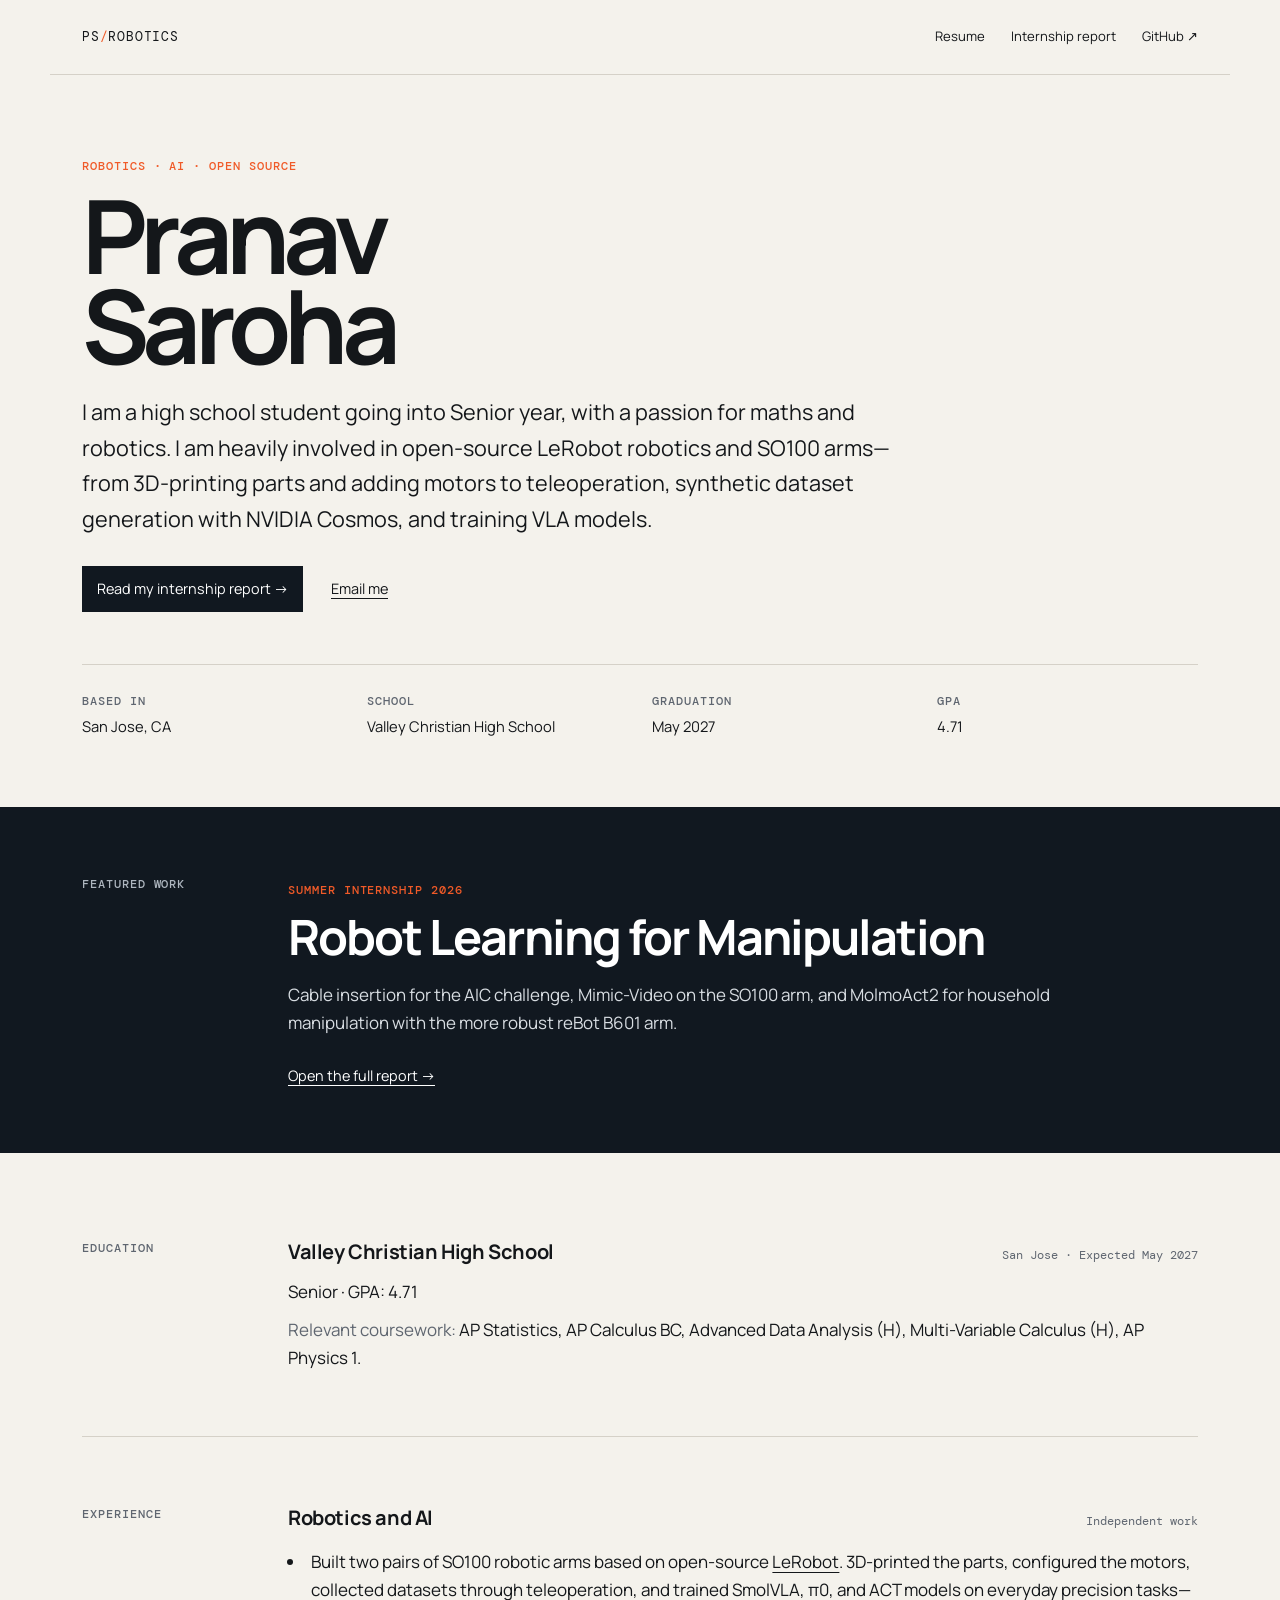
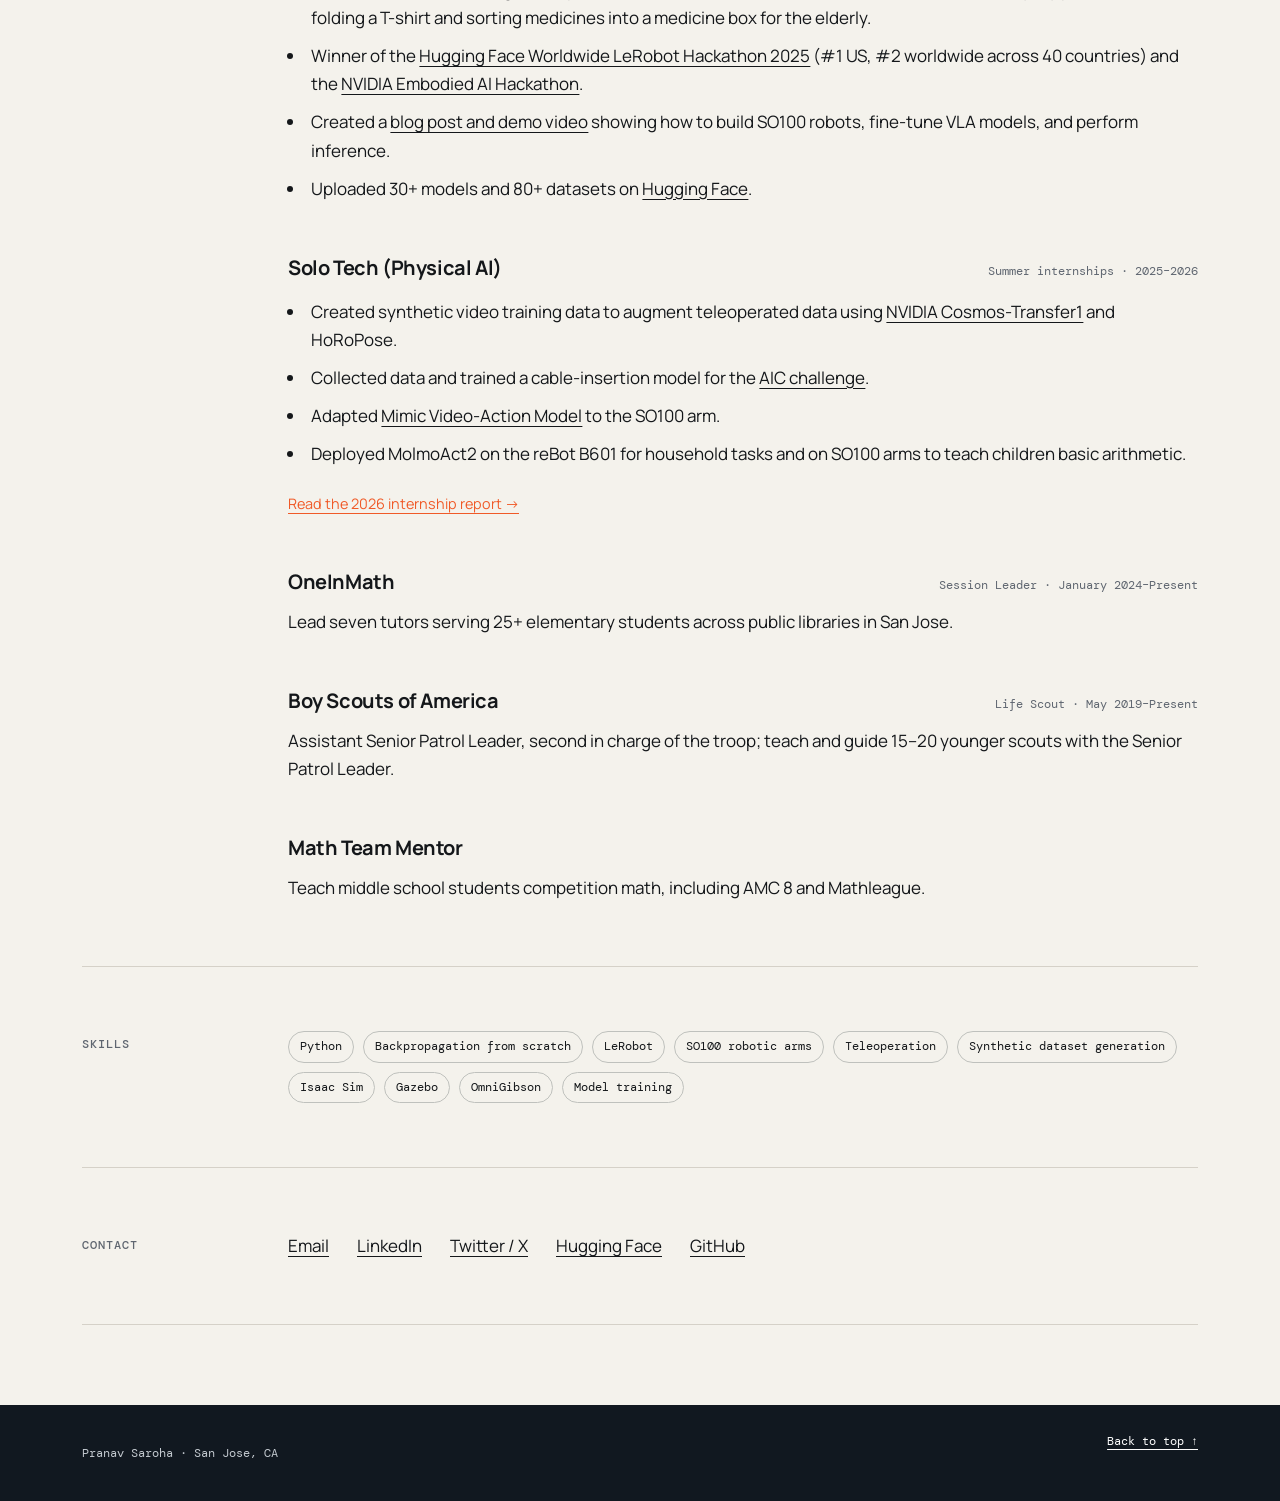
==== commit 6b4bb377: "Rebuild internship report from latest Google Doc" ====
--- a/index.html
+++ b/index.html
@@ -42,7 +42,7 @@
       <div>
         <p class="project-year">Summer Internship 2026</p>
         <h2 id="featured-title">Robot Learning for Manipulation</h2>
-        <p>Video-Action Models, cable insertion for the AIC challenge, MolmoAct2 on SO100, and household manipulation with the more robust reBot B601 arm.</p>
+        <p>Cable insertion for the AIC challenge, Mimic-Video on the SO100 arm, and MolmoAct2 for household manipulation with the more robust reBot B601 arm.</p>
         <a class="text-link" href="internship/">Open the full report →</a>
       </div>
     </section>
